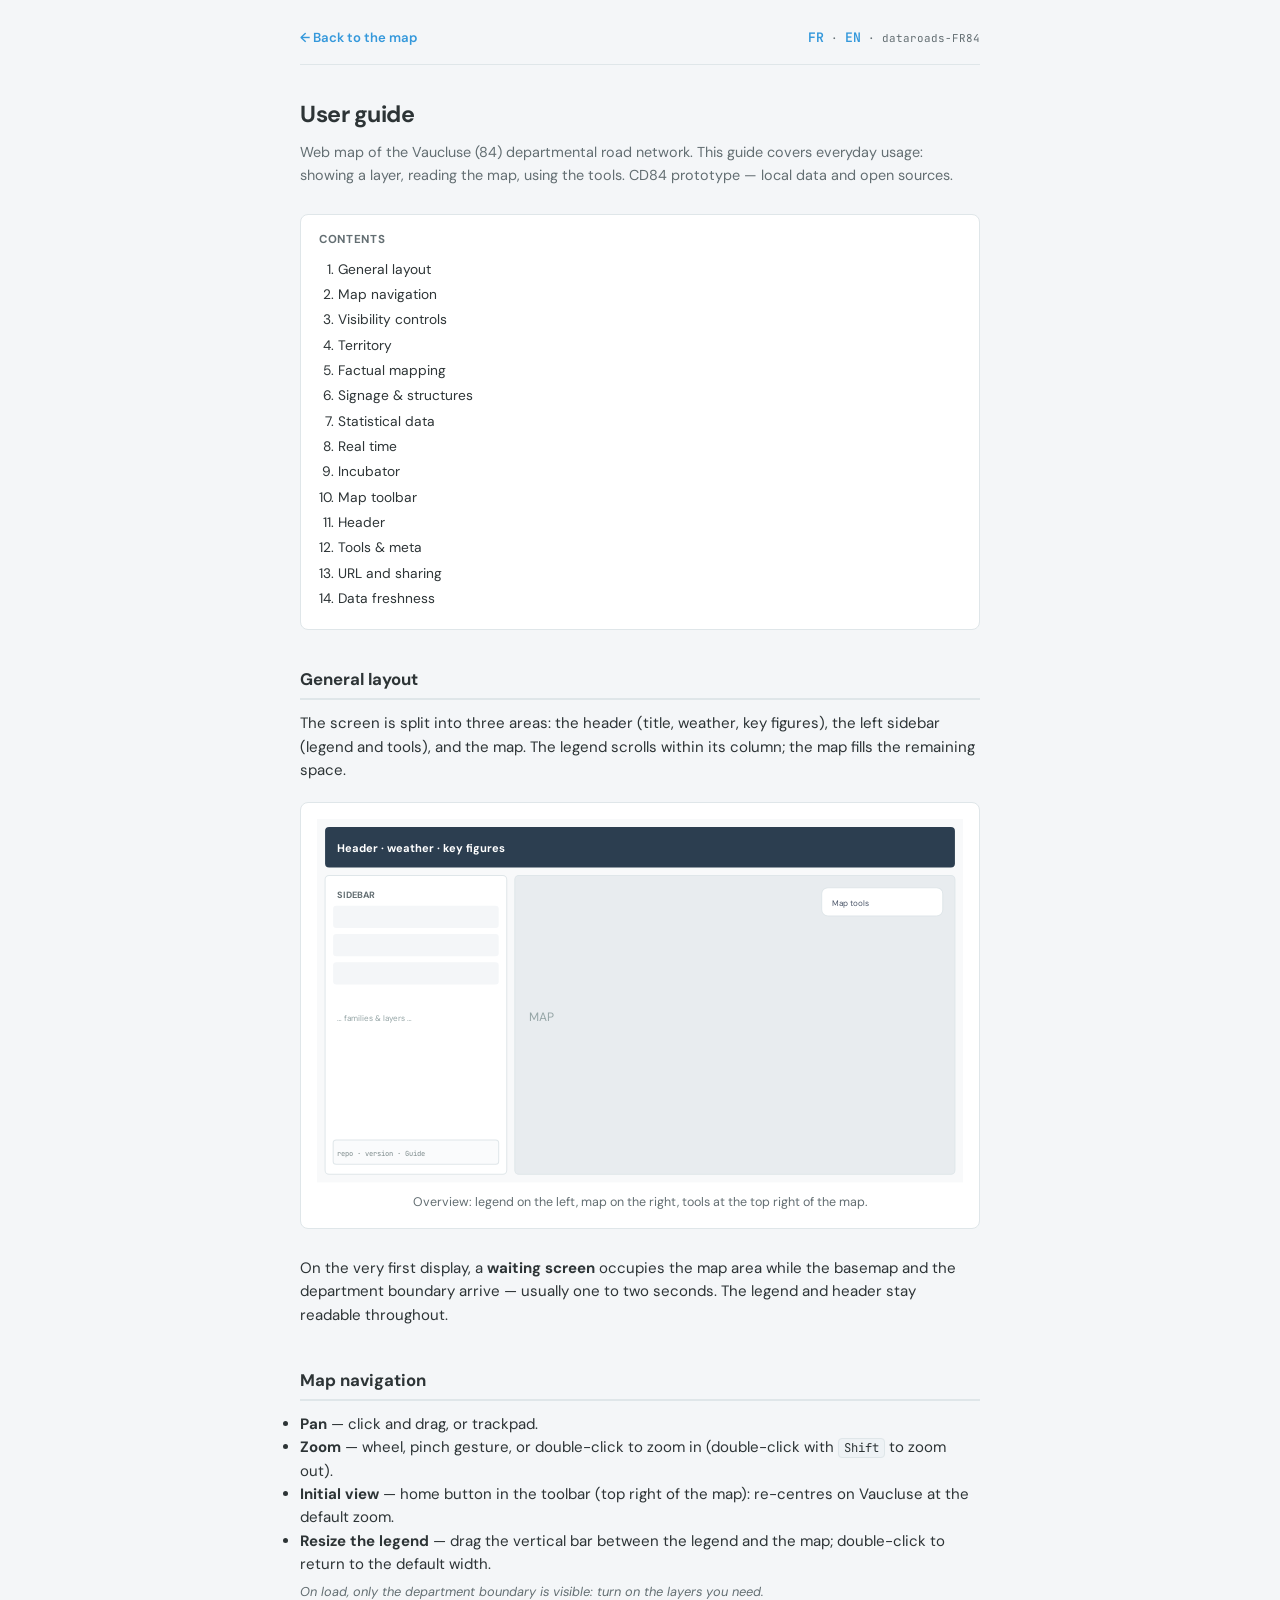
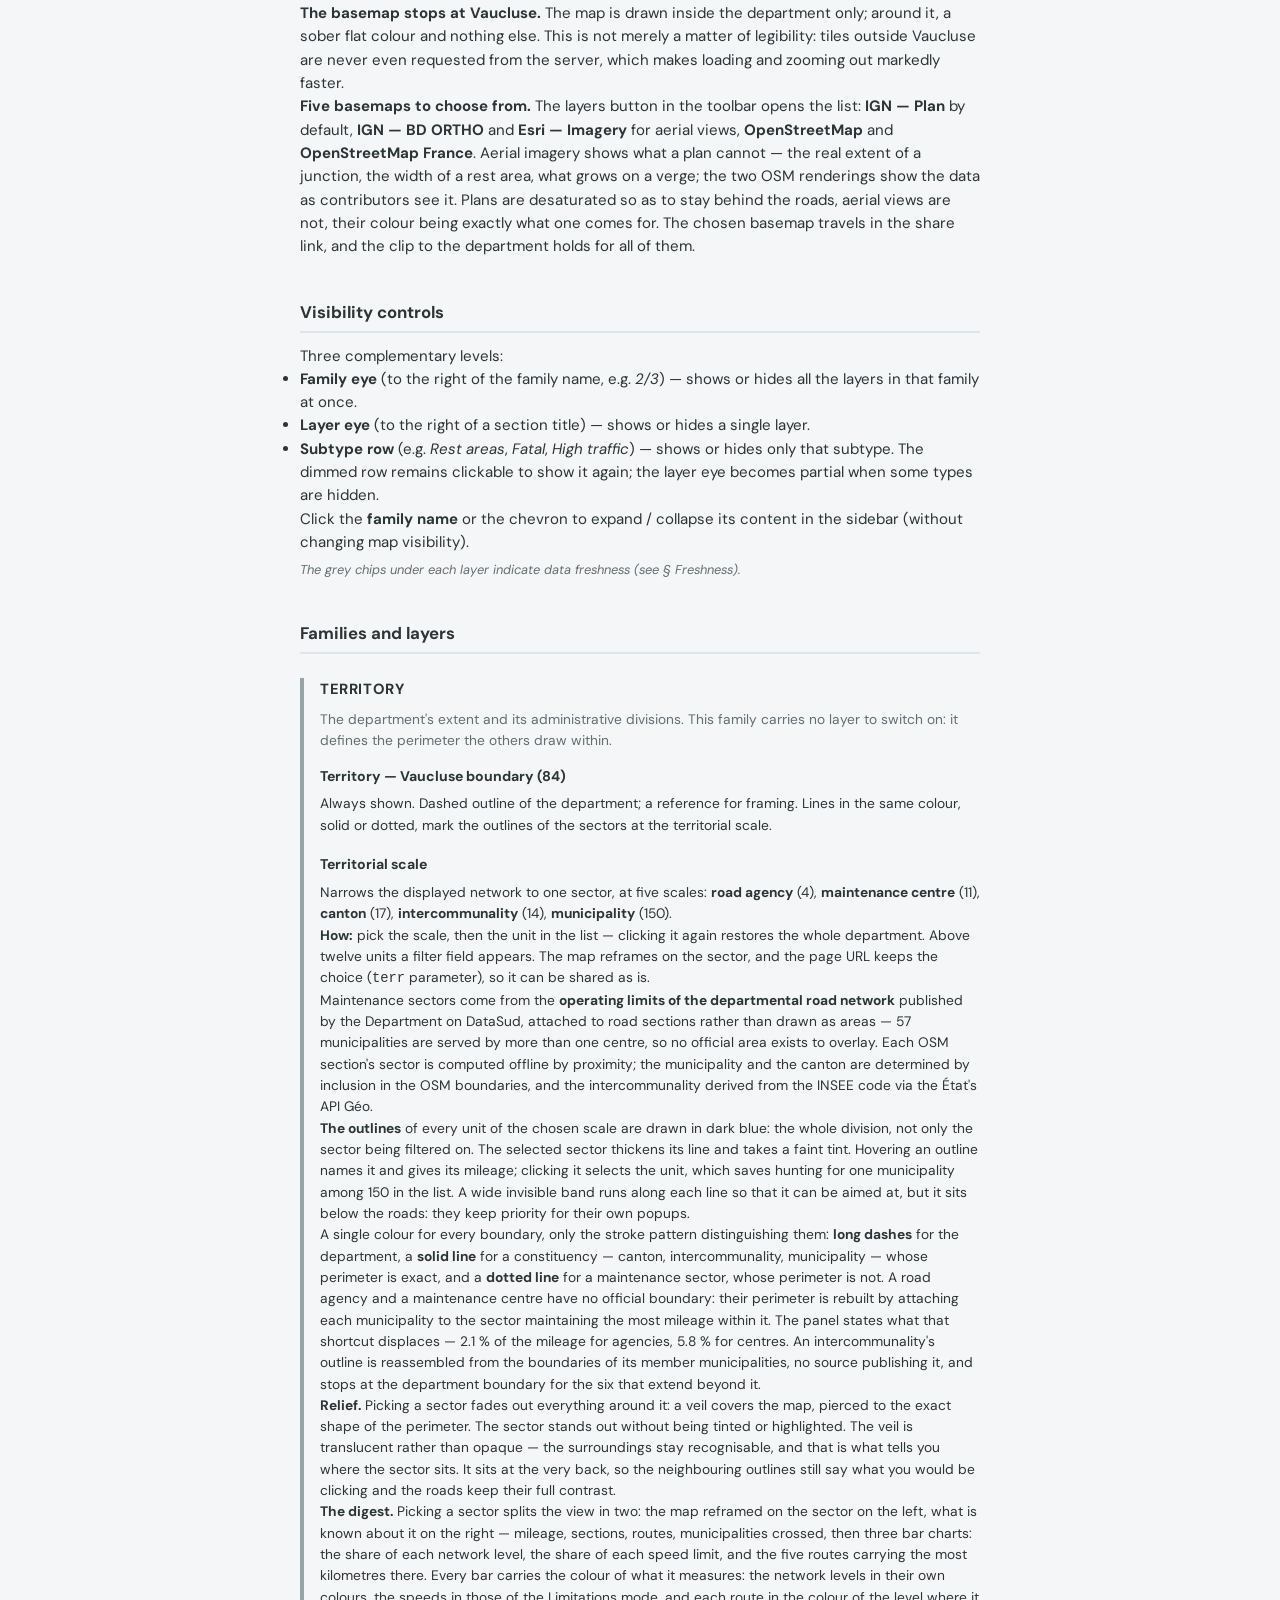
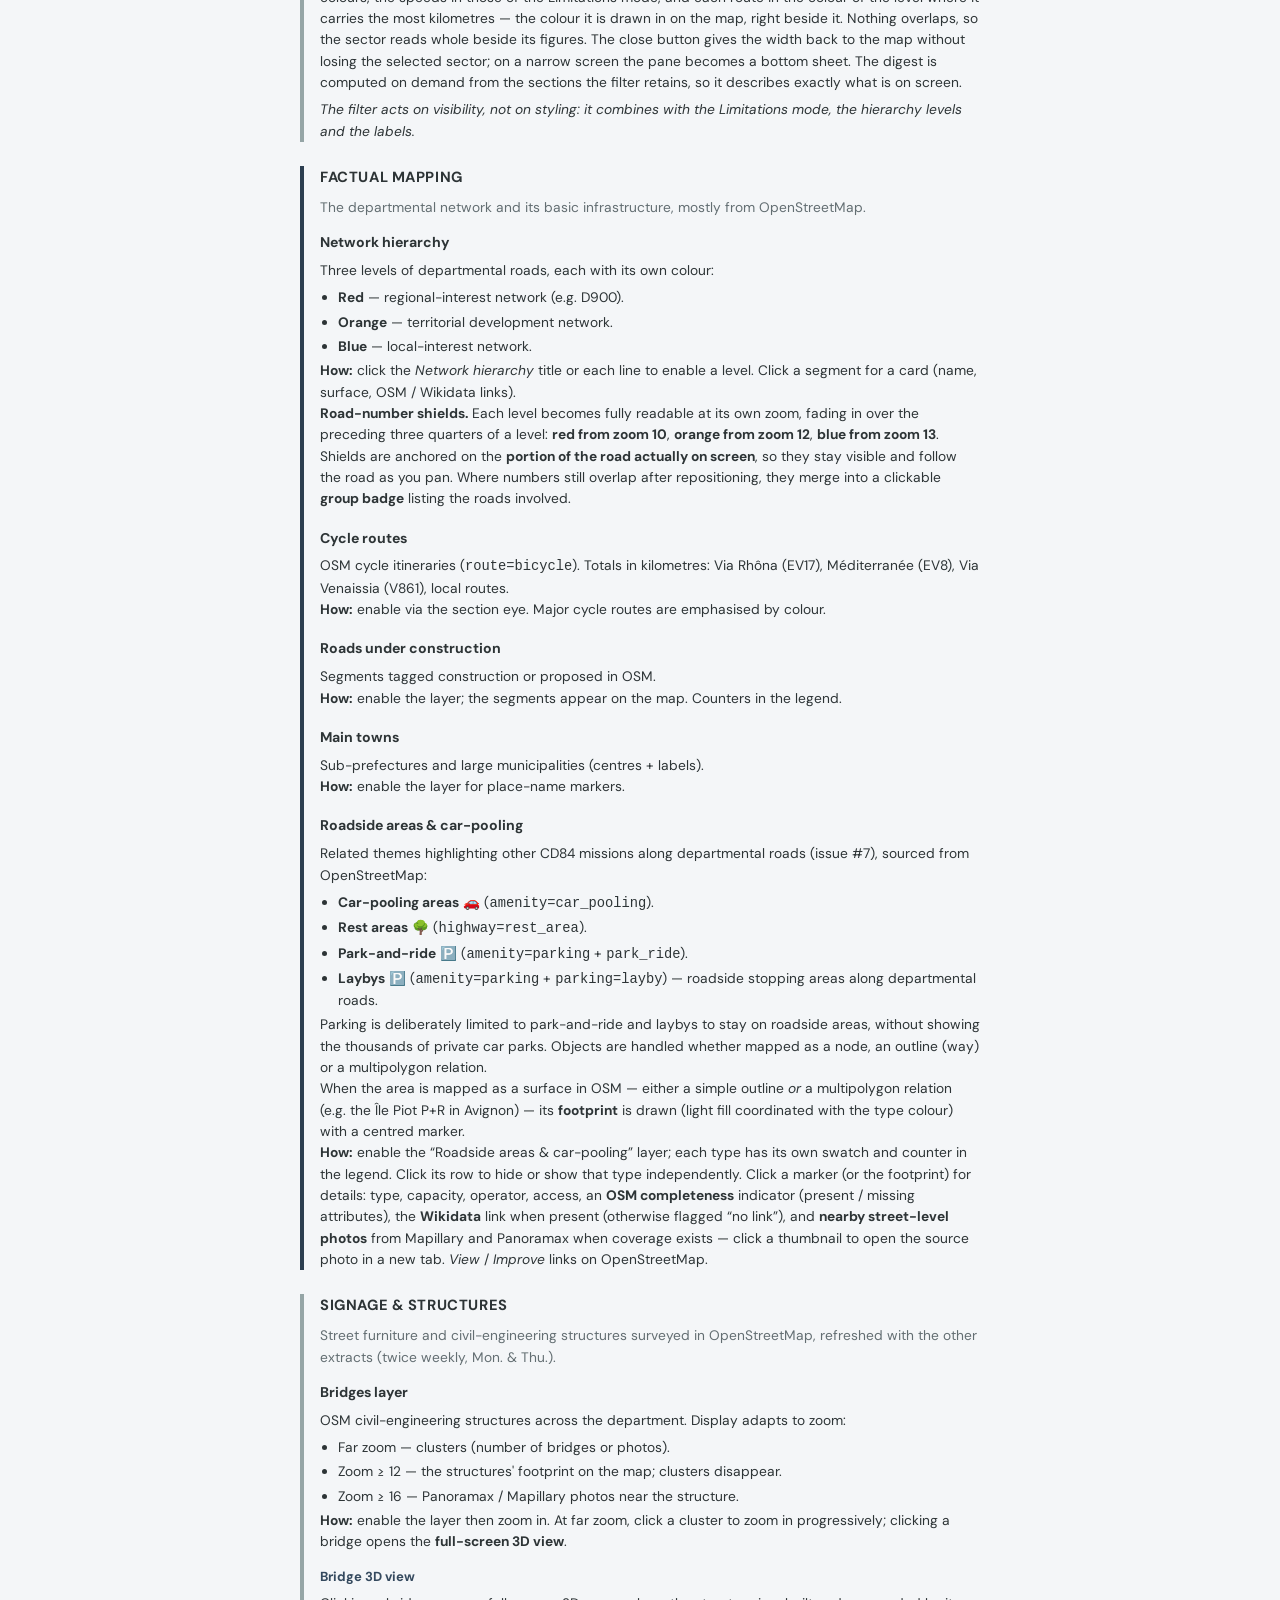
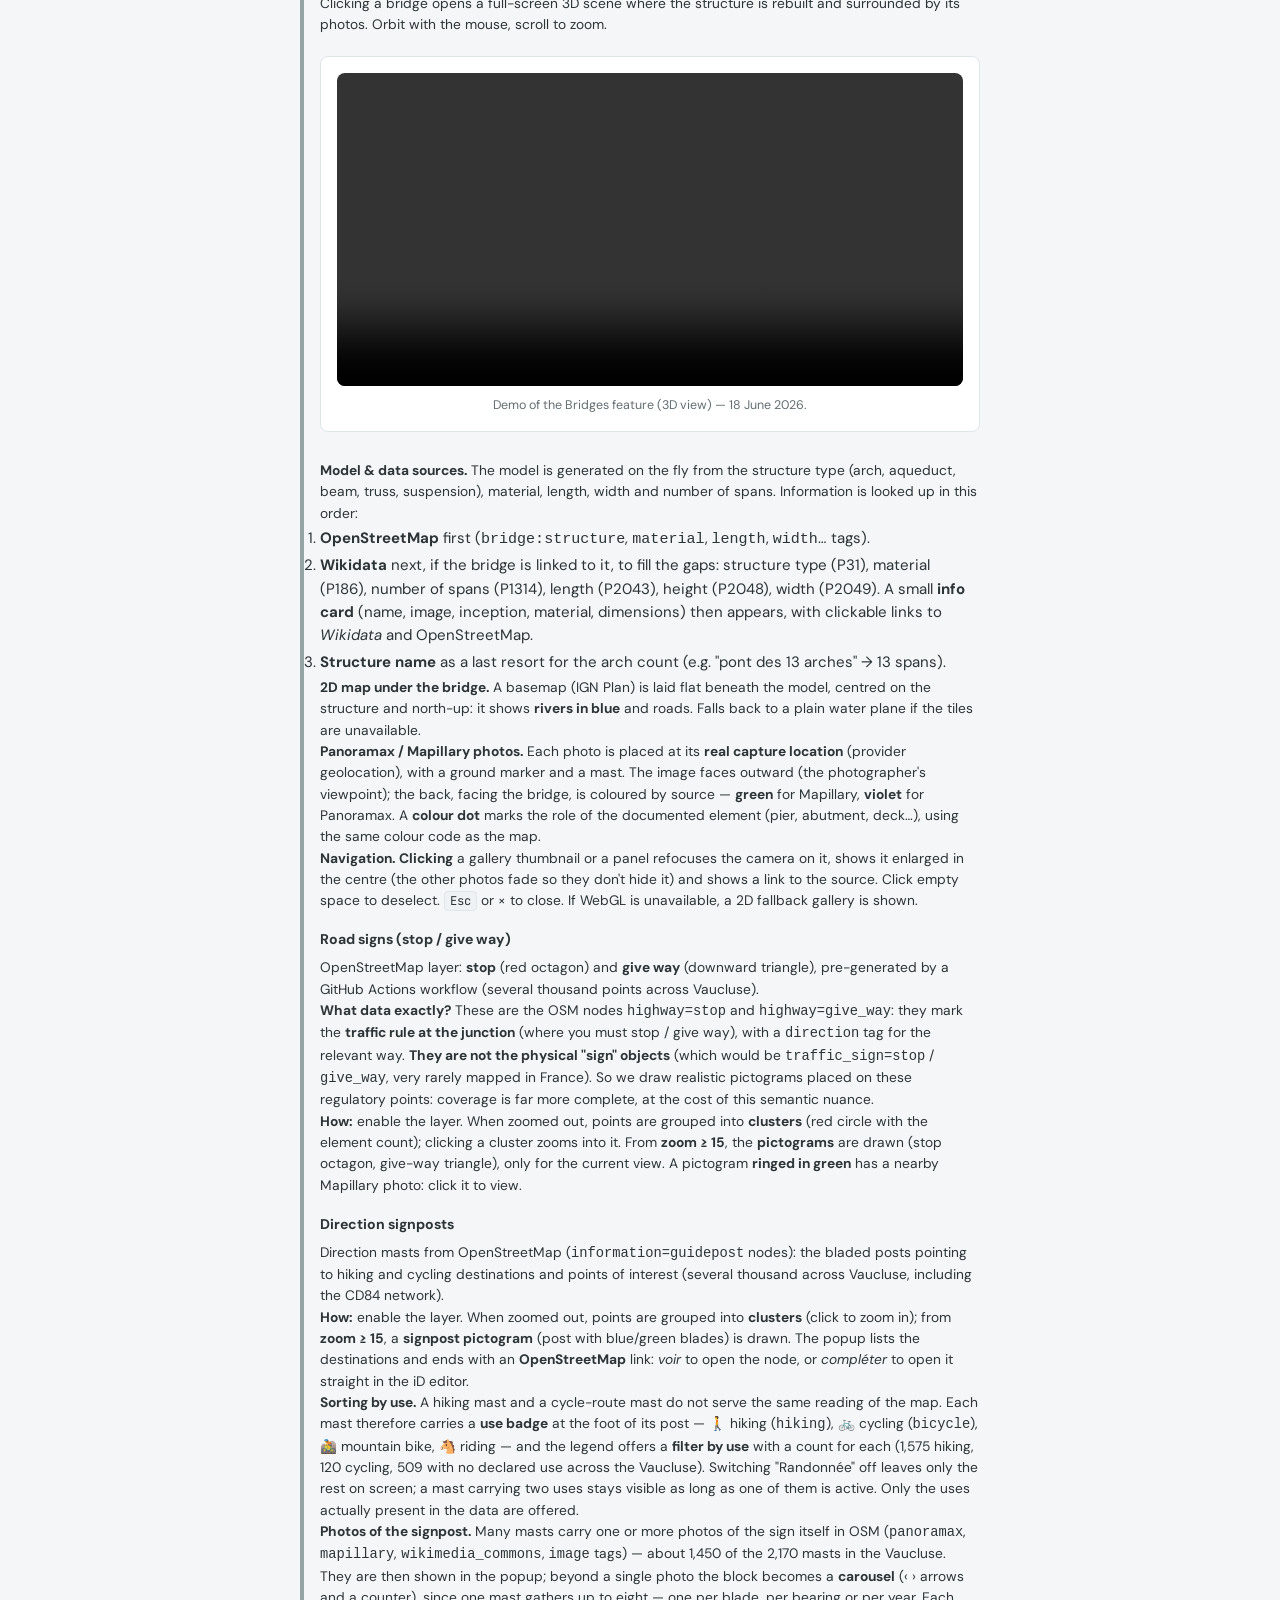
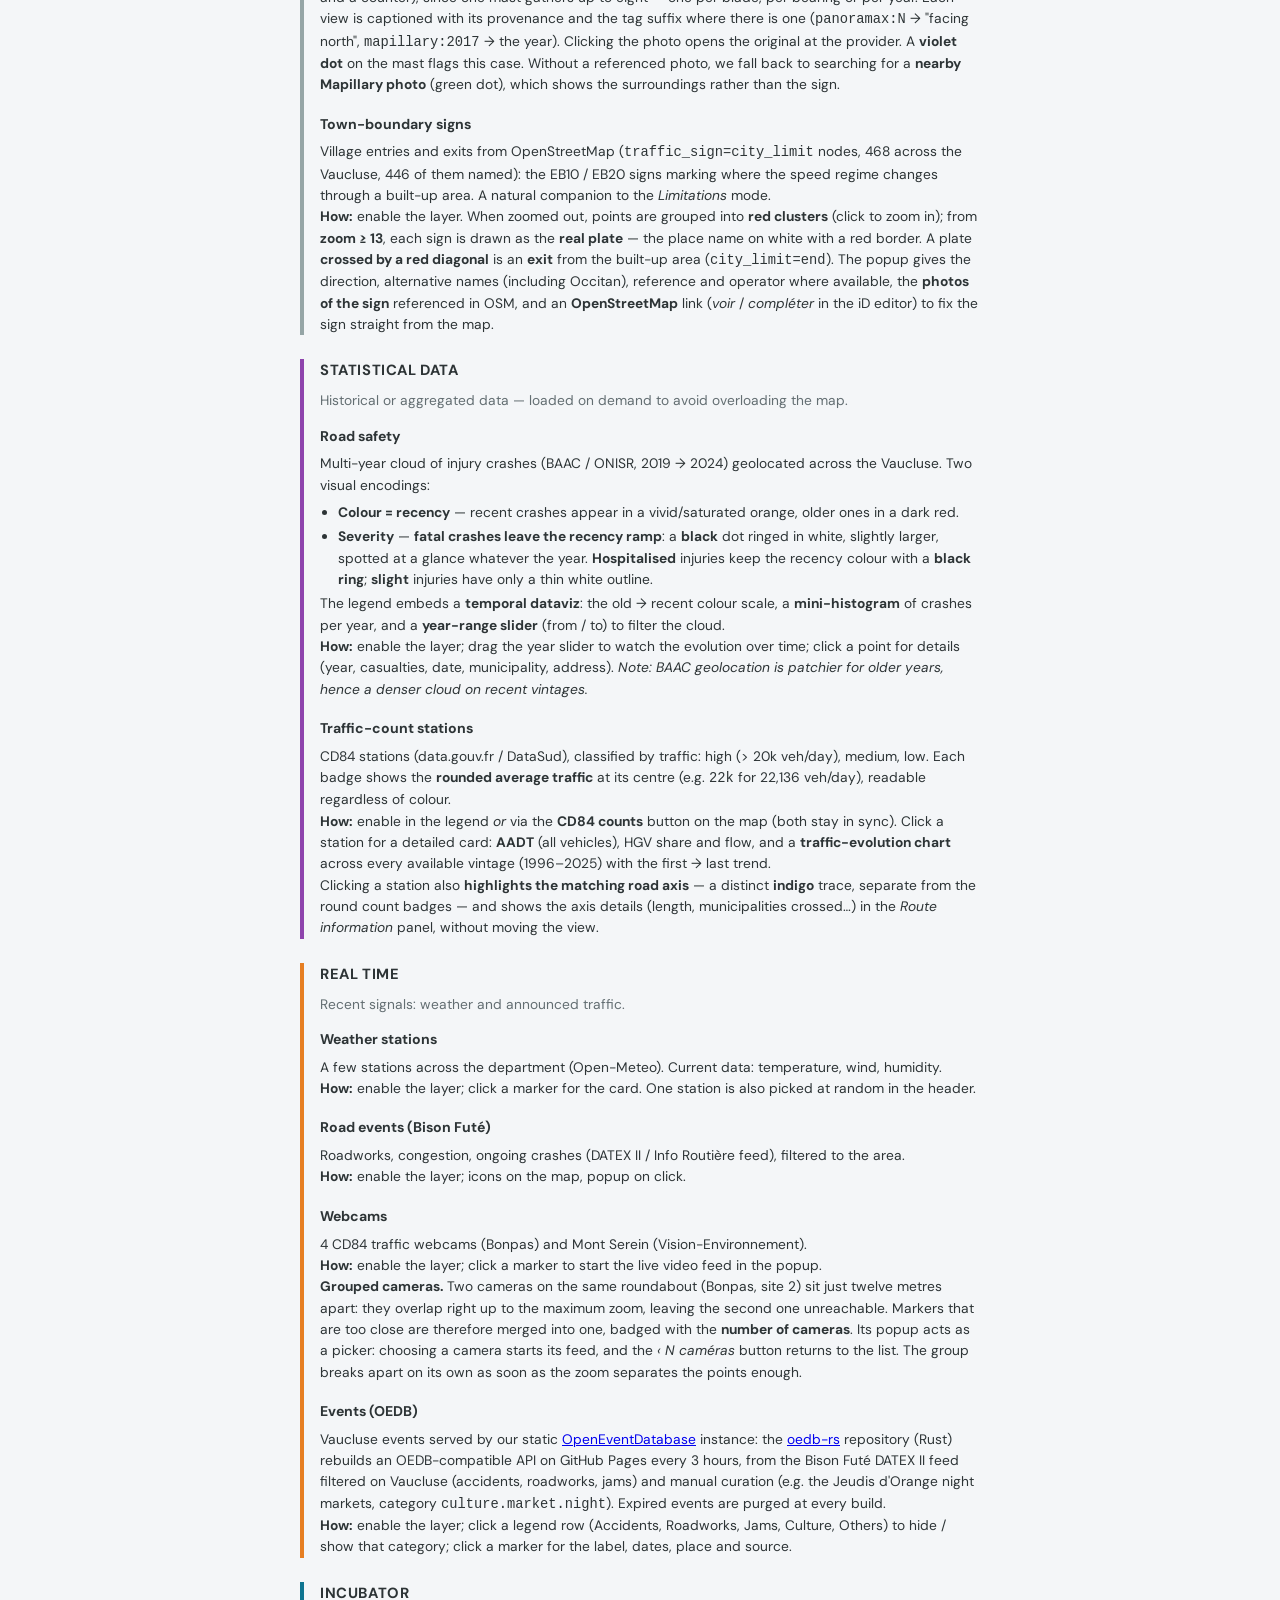
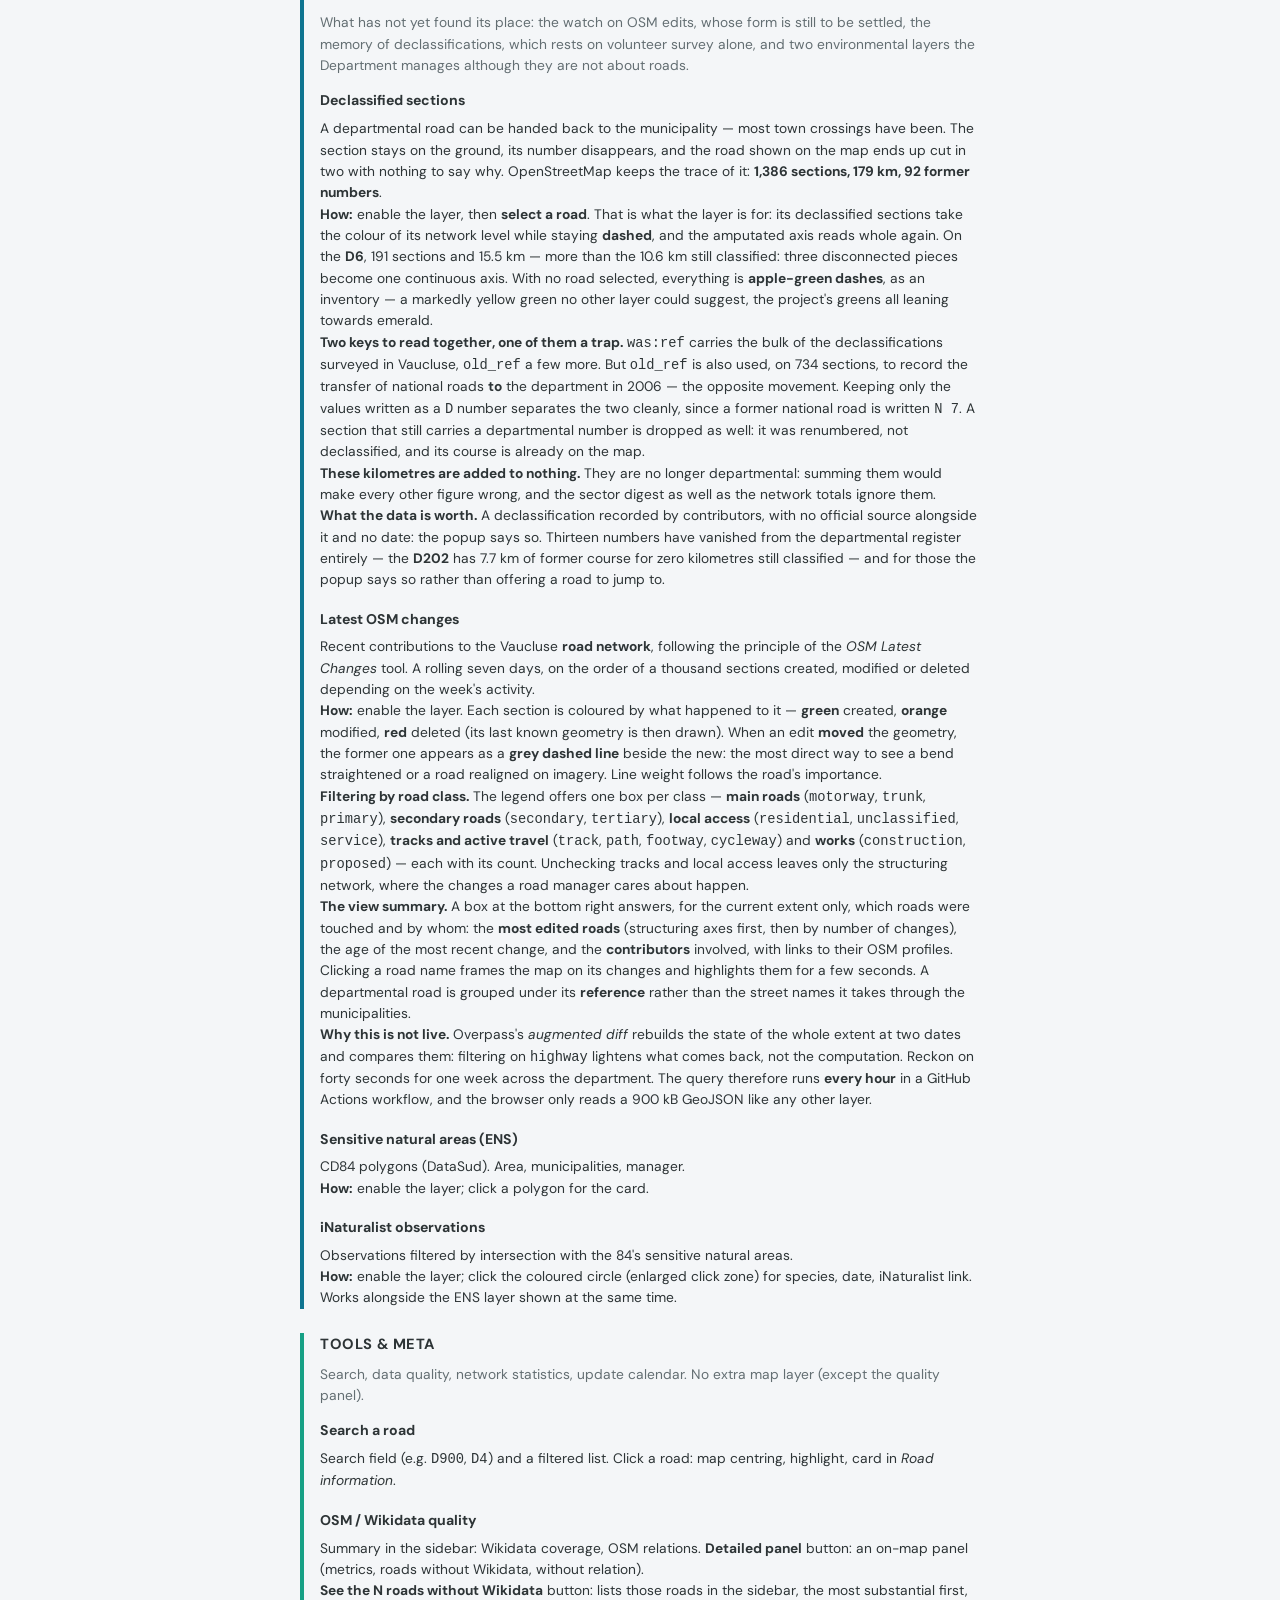
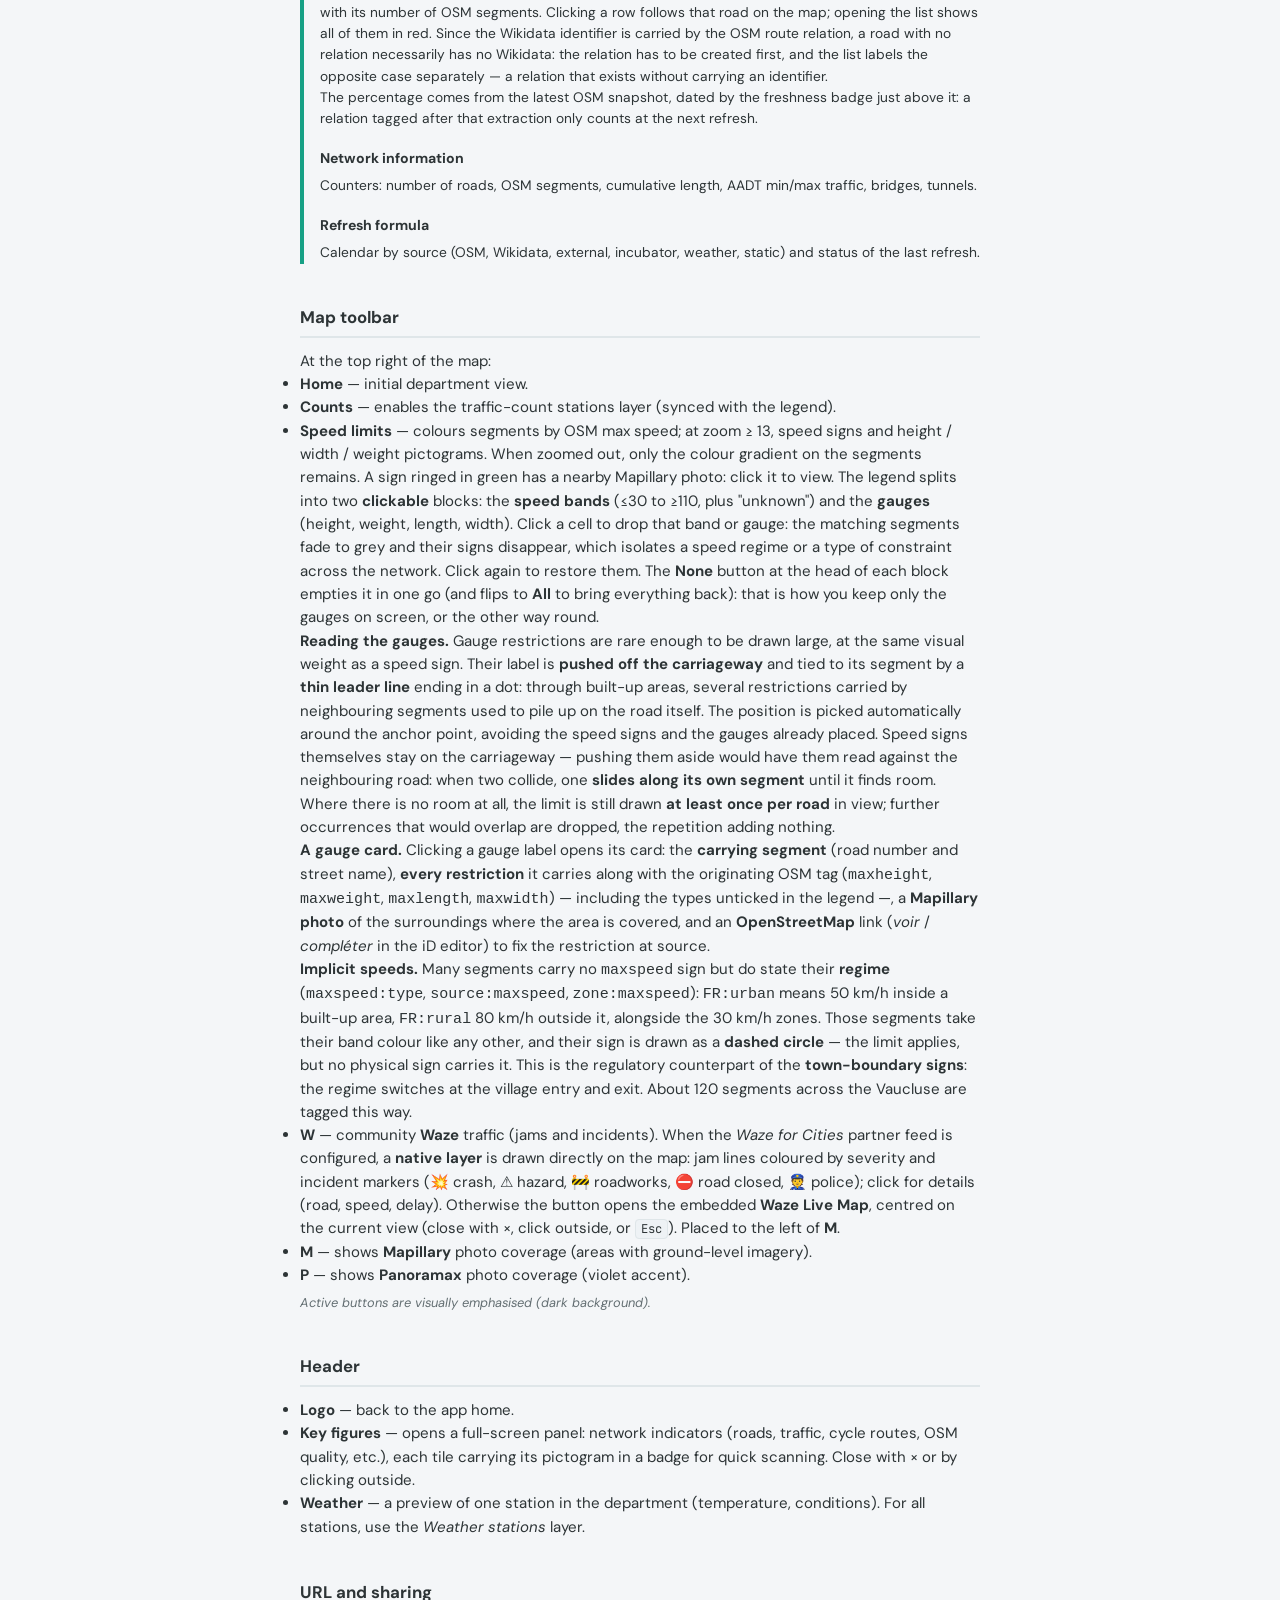
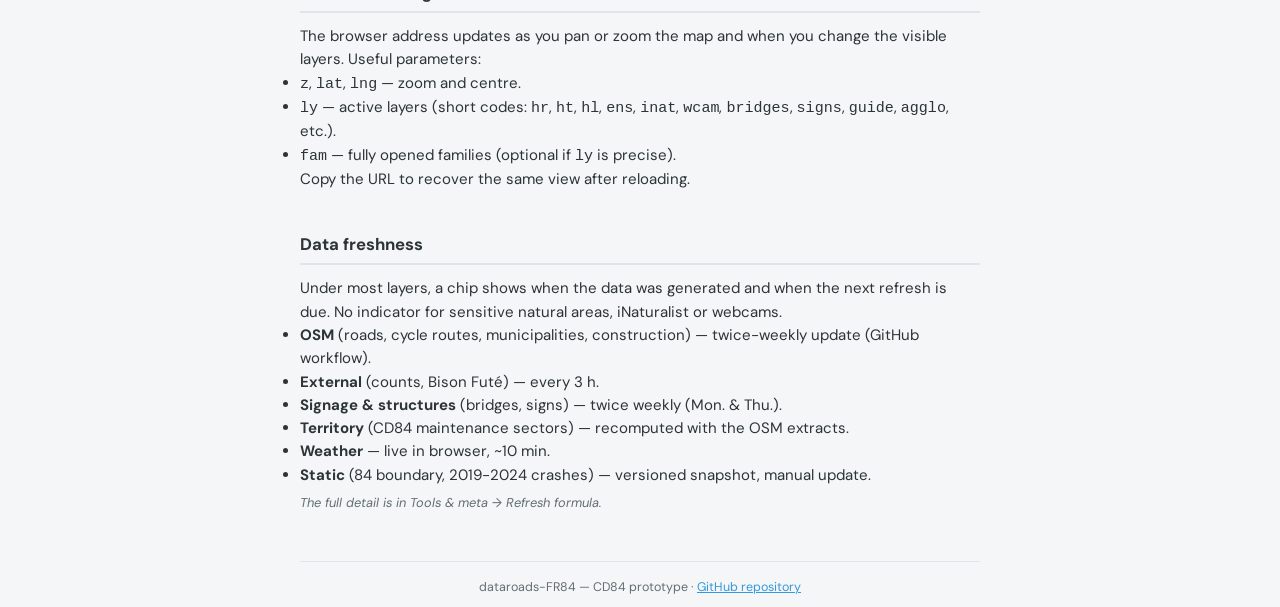
==== guide.en.html @ 9dd8e586 "Offer five basemaps where there was one A plan says where things are named; a photograph says how wi" ====
<!DOCTYPE html>
<html lang="en">
<head>
    <meta charset="UTF-8">
    <meta name="viewport" content="width=device-width, initial-scale=1.0">
    <title>User guide — dataroads-FR84</title>
    <meta name="description" content="User guide for the interactive map of the Vaucluse departmental road network (CD84).">
    <link href="https://fonts.googleapis.com/css2?family=DM+Sans:wght@400;500;700&family=JetBrains+Mono:wght@400;600&display=swap" rel="stylesheet">
    <link rel="stylesheet" href="css/guide.css?v=2">
</head>
<body>
    <div class="guide-wrap">
        <header class="guide-top">
            <a href="./">← Back to the map</a>
            <span class="guide-top-meta"><a href="guide.html">FR</a> · <a href="guide.en.html" aria-current="page">EN</a> · dataroads-FR84</span>
        </header>

        <h1>User guide</h1>
        <p class="guide-lead">Web map of the Vaucluse (84) departmental road network. This guide covers everyday usage: showing a layer, reading the map, using the tools. CD84 prototype — local data and open sources.</p>

        <nav class="guide-toc" aria-label="Contents">
            <h2>Contents</h2>
            <ol>
                <li><a href="#interface">General layout</a></li>
                <li><a href="#navigation">Map navigation</a></li>
                <li><a href="#controles">Visibility controls</a></li>
                <li><a href="#territory">Territory</a></li>
                <li><a href="#factual">Factual mapping</a></li>
                <li><a href="#signage">Signage &amp; structures</a></li>
                <li><a href="#stats">Statistical data</a></li>
                <li><a href="#realtime">Real time</a></li>
                <li><a href="#incubator">Incubator</a></li>
                <li><a href="#toolbar">Map toolbar</a></li>
                <li><a href="#header">Header</a></li>
                <li><a href="#tools">Tools &amp; meta</a></li>
                <li><a href="#url">URL and sharing</a></li>
                <li><a href="#fraicheur">Data freshness</a></li>
            </ol>
        </nav>

        <section class="guide-section" id="interface">
            <h2>General layout</h2>
<p>The screen is split into three areas: the header (title, weather, key figures), the left sidebar (legend and tools), and the map. The legend scrolls within its column; the map fills the remaining space.</p>
<figure class="guide-figure">
<svg viewBox="0 0 640 360" xmlns="http://www.w3.org/2000/svg" role="img" aria-label="Interface diagram">
    <rect width="640" height="360" fill="#f8f9fa"/>
    <rect x="8" y="8" width="624" height="40" rx="4" fill="#2c3e50"/>
    <text x="20" y="33" fill="#fff" font-family="DM Sans,sans-serif" font-size="11" font-weight="700">Header &#183; weather &#183; key figures</text>
    <rect x="8" y="56" width="180" height="296" rx="4" fill="#fff" stroke="#dfe6e9"/>
    <text x="20" y="78" fill="#636e72" font-family="DM Sans,sans-serif" font-size="9" font-weight="700">SIDEBAR</text>
    <rect x="16" y="86" width="164" height="22" rx="3" fill="#f4f6f8"/>
    <rect x="16" y="114" width="164" height="22" rx="3" fill="#f4f6f8"/>
    <rect x="16" y="142" width="164" height="22" rx="3" fill="#f4f6f8"/>
    <text x="20" y="200" fill="#95a5a6" font-family="DM Sans,sans-serif" font-size="8">&#8230; families &amp; layers &#8230;</text>
    <rect x="16" y="318" width="164" height="24" rx="3" fill="#fafbfc" stroke="#dfe6e9"/>
    <text x="20" y="334" fill="#7f8c8d" font-family="JetBrains Mono,monospace" font-size="7">repo &#183; version &#183; Guide</text>
    <rect x="196" y="56" width="436" height="296" rx="4" fill="#e8ecef" stroke="#dfe6e9"/>
    <text x="210" y="200" fill="#95a5a6" font-family="DM Sans,sans-serif" font-size="12">MAP</text>
    <rect x="500" y="68" width="120" height="28" rx="6" fill="#fff" stroke="#dfe6e9"/>
    <text x="510" y="86" fill="#4a5568" font-family="DM Sans,sans-serif" font-size="8">Map tools</text>
</svg>
<figcaption>Overview: legend on the left, map on the right, tools at the top right of the map.</figcaption>
</figure>

<p>On the very first display, a <strong>waiting screen</strong> occupies the map area while the basemap and the department boundary arrive — usually one to two seconds. The legend and header stay readable throughout.</p>
        </section>
        <section class="guide-section" id="navigation">
            <h2>Map navigation</h2>
<ul>
<li><strong>Pan</strong> — click and drag, or trackpad.</li>
<li><strong>Zoom</strong> — wheel, pinch gesture, or double-click to zoom in (double-click with <span class="guide-kbd">Shift</span> to zoom out).</li>
<li><strong>Initial view</strong> — home button in the toolbar (top right of the map): re-centres on Vaucluse at the default zoom.</li>
<li><strong>Resize the legend</strong> — drag the vertical bar between the legend and the map; double-click to return to the default width.</li>
</ul>
<p class="guide-hint">On load, only the department boundary is visible: turn on the layers you need.</p>

<p><strong>The basemap stops at Vaucluse.</strong> The map is drawn inside the department only; around it, a sober flat colour and nothing else. This is not merely a matter of legibility: tiles outside Vaucluse are never even requested from the server, which makes loading and zooming out markedly faster.</p>
<p><strong>Five basemaps to choose from.</strong> The layers button in the toolbar opens the list: <strong>IGN — Plan</strong> by default, <strong>IGN — BD ORTHO</strong> and <strong>Esri — Imagery</strong> for aerial views, <strong>OpenStreetMap</strong> and <strong>OpenStreetMap France</strong>. Aerial imagery shows what a plan cannot — the real extent of a junction, the width of a rest area, what grows on a verge; the two OSM renderings show the data as contributors see it. Plans are desaturated so as to stay behind the roads, aerial views are not, their colour being exactly what one comes for. The chosen basemap travels in the share link, and the clip to the department holds for all of them.</p>
        </section>
        <section class="guide-section" id="controles">
            <h2>Visibility controls</h2>
<p>Three complementary levels:</p>
<ul>
<li><strong>Family eye</strong> (to the right of the family name, e.g. <em>2/3</em>) — shows or hides all the layers in that family at once.</li>
<li><strong>Layer eye</strong> (to the right of a section title) — shows or hides a single layer.</li>
<li><strong>Subtype row</strong> (e.g. <em>Rest areas</em>, <em>Fatal</em>, <em>High traffic</em>) — shows or hides only that subtype. The dimmed row remains clickable to show it again; the layer eye becomes partial when some types are hidden.</li>
</ul>
<p>Click the <strong>family name</strong> or the chevron to expand / collapse its content in the sidebar (without changing map visibility).</p>
<p class="guide-hint">The grey chips under each layer indicate data freshness (see § Freshness).</p>
        </section>
        <section class="guide-section" id="familles">
            <h2>Families and layers</h2>
<article class="guide-family" data-family="territory" id="territory">
<h3>Territory</h3>
<p>The department's extent and its administrative divisions. This family carries no layer to switch on: it defines the perimeter the others draw within.</p>
<div class="guide-layer" id="layer-territoire">
<h4>Territory — Vaucluse boundary (84)</h4>
<p>Always shown. Dashed outline of the department; a reference for framing. Lines in the same colour, solid or dotted, mark the outlines of the sectors at the territorial scale.</p>
</div><div class="guide-layer" id="layer-echelle">
<h4>Territorial scale</h4>
<p>Narrows the displayed network to one sector, at five scales: <strong>road agency</strong> (4), <strong>maintenance centre</strong> (11), <strong>canton</strong> (17), <strong>intercommunality</strong> (14), <strong>municipality</strong> (150).</p>
<p><strong>How:</strong> pick the scale, then the unit in the list — clicking it again restores the whole department. Above twelve units a filter field appears. The map reframes on the sector, and the page URL keeps the choice (<code>terr</code> parameter), so it can be shared as is.</p>
<p>Maintenance sectors come from the <strong>operating limits of the departmental road network</strong> published by the Department on DataSud, attached to road sections rather than drawn as areas — 57 municipalities are served by more than one centre, so no official area exists to overlay. Each OSM section's sector is computed offline by proximity; the municipality and the canton are determined by inclusion in the OSM boundaries, and the intercommunality derived from the INSEE code via the État's API Géo.</p>
<p><strong>The outlines</strong> of every unit of the chosen scale are drawn in dark blue: the whole division, not only the sector being filtered on. The selected sector thickens its line and takes a faint tint. Hovering an outline names it and gives its mileage; clicking it selects the unit, which saves hunting for one municipality among 150 in the list. A wide invisible band runs along each line so that it can be aimed at, but it sits below the roads: they keep priority for their own popups.</p>
<p>A single colour for every boundary, only the stroke pattern distinguishing them: <strong>long dashes</strong> for the department, a <strong>solid line</strong> for a constituency — canton, intercommunality, municipality — whose perimeter is exact, and a <strong>dotted line</strong> for a maintenance sector, whose perimeter is not. A road agency and a maintenance centre have no official boundary: their perimeter is rebuilt by attaching each municipality to the sector maintaining the most mileage within it. The panel states what that shortcut displaces — 2.1 % of the mileage for agencies, 5.8 % for centres. An intercommunality's outline is reassembled from the boundaries of its member municipalities, no source publishing it, and stops at the department boundary for the six that extend beyond it.</p>
<p><strong>Relief.</strong> Picking a sector fades out everything around it: a veil covers the map, pierced to the exact shape of the perimeter. The sector stands out without being tinted or highlighted. The veil is translucent rather than opaque — the surroundings stay recognisable, and that is what tells you where the sector sits. It sits at the very back, so the neighbouring outlines still say what you would be clicking and the roads keep their full contrast.</p>
<p><strong>The digest.</strong> Picking a sector splits the view in two: the map reframed on the sector on the left, what is known about it on the right — mileage, sections, routes, municipalities crossed, then three bar charts: the share of each network level, the share of each speed limit, and the five routes carrying the most kilometres there. Every bar carries the colour of what it measures: the network levels in their own colours, the speeds in those of the Limitations mode, and each route in the colour of the level where it carries the most kilometres — the colour it is drawn in on the map, right beside it. Nothing overlaps, so the sector reads whole beside its figures. The close button gives the width back to the map without losing the selected sector; on a narrow screen the pane becomes a bottom sheet. The digest is computed on demand from the sections the filter retains, so it describes exactly what is on screen.</p>
<p class="guide-hint">The filter acts on visibility, not on styling: it combines with the Limitations mode, the hierarchy levels and the labels.</p>
</div>
</article>
<article class="guide-family" data-family="factual" id="factual">
<h3>Factual mapping</h3>
<p>The departmental network and its basic infrastructure, mostly from OpenStreetMap.</p>
<div class="guide-layer" id="layer-hierarchie">
<h4>Network hierarchy</h4>
<p>Three levels of departmental roads, each with its own colour:</p>
<ul>
<li><strong>Red</strong> — regional-interest network (e.g. D900).</li>
<li><strong>Orange</strong> — territorial development network.</li>
<li><strong>Blue</strong> — local-interest network.</li>
</ul>
<p><strong>How:</strong> click the <em>Network hierarchy</em> title or each line to enable a level. Click a segment for a card (name, surface, OSM / Wikidata links).</p>
<p><strong>Road-number shields.</strong> Each level becomes fully readable at its own zoom, fading in over the preceding three quarters of a level: <strong>red from zoom 10</strong>, <strong>orange from zoom 12</strong>, <strong>blue from zoom 13</strong>. Shields are anchored on the <strong>portion of the road actually on screen</strong>, so they stay visible and follow the road as you pan. Where numbers still overlap after repositioning, they merge into a clickable <strong>group badge</strong> listing the roads involved.</p>
</div><div class="guide-layer" id="layer-veloroutes">
<h4>Cycle routes</h4>
<p>OSM cycle itineraries (<code>route=bicycle</code>). Totals in kilometres: Via Rhôna (EV17), Méditerranée (EV8), Via Venaissia (V861), local routes.</p>
<p><strong>How:</strong> enable via the section eye. Major cycle routes are emphasised by colour.</p>
</div><div class="guide-layer" id="layer-construction">
<h4>Roads under construction</h4>
<p>Segments tagged construction or proposed in OSM.</p>
<p><strong>How:</strong> enable the layer; the segments appear on the map. Counters in the legend.</p>
</div><div class="guide-layer" id="layer-villes">
<h4>Main towns</h4>
<p>Sub-prefectures and large municipalities (centres + labels).</p>
<p><strong>How:</strong> enable the layer for place-name markers.</p>
</div><div class="guide-layer" id="layer-aires">
<h4>Roadside areas &amp; car-pooling</h4>
<p>Related themes highlighting other CD84 missions along departmental roads (issue #7), sourced from OpenStreetMap:</p>
<ul>
<li><strong>Car-pooling areas</strong> 🚗 (<code>amenity=car_pooling</code>).</li>
<li><strong>Rest areas</strong> 🌳 (<code>highway=rest_area</code>).</li>
<li><strong>Park-and-ride</strong> 🅿️ (<code>amenity=parking</code> + <code>park_ride</code>).</li>
<li><strong>Laybys</strong> 🅿️ (<code>amenity=parking</code> + <code>parking=layby</code>) — roadside stopping areas along departmental roads.</li>
</ul>
<p>Parking is deliberately limited to park-and-ride and laybys to stay on roadside areas, without showing the thousands of private car parks. Objects are handled whether mapped as a node, an outline (way) or a multipolygon relation.</p>
<p>When the area is mapped as a surface in OSM — either a simple outline <em>or</em> a multipolygon relation (e.g. the Île Piot P+R in Avignon) — its <strong>footprint</strong> is drawn (light fill coordinated with the type colour) with a centred marker.</p>
<p><strong>How:</strong> enable the “Roadside areas &amp; car-pooling” layer; each type has its own swatch and counter in the legend. Click its row to hide or show that type independently. Click a marker (or the footprint) for details: type, capacity, operator, access, an <strong>OSM completeness</strong> indicator (present / missing attributes), the <strong>Wikidata</strong> link when present (otherwise flagged “no link”), and <strong>nearby street-level photos</strong> from Mapillary and Panoramax when coverage exists — click a thumbnail to open the source photo in a new tab. <em>View</em> / <em>Improve</em> links on OpenStreetMap.</p>
</div>
</article>
<article class="guide-family" data-family="signage" id="signage">
<h3>Signage &amp; structures</h3>
<p>Street furniture and civil-engineering structures surveyed in OpenStreetMap, refreshed with the other extracts (twice weekly, Mon. &amp; Thu.).</p>
<div class="guide-layer" id="layer-ponts">
<h4>Bridges layer</h4>
<p>OSM civil-engineering structures across the department. Display adapts to zoom:</p>
<ul>
<li>Far zoom — clusters (number of bridges or photos).</li>
<li>Zoom ≥ 12 — the structures' footprint on the map; clusters disappear.</li>
<li>Zoom ≥ 16 — Panoramax / Mapillary photos near the structure.</li>
</ul>
<p><strong>How:</strong> enable the layer then zoom in. At far zoom, click a cluster to zoom in progressively; clicking a bridge opens the <strong>full-screen 3D view</strong>.</p>
<h5>Bridge 3D view</h5>
<p>Clicking a bridge opens a full-screen 3D scene where the structure is rebuilt and surrounded by its photos. Orbit with the mouse, scroll to zoom.</p>
<figure class="guide-figure">
<video src="assets/dataroads-bridges.mp4" controls preload="metadata" loop muted playsinline style="width:100%;border-radius:8px;display:block;"></video>
<figcaption>Demo of the Bridges feature (3D view) — 18 June 2026.</figcaption>
</figure>
<p><strong>Model &amp; data sources.</strong> The model is generated on the fly from the structure type (arch, aqueduct, beam, truss, suspension), material, length, width and number of spans. Information is looked up in this order:</p>
<ol>
<li><strong>OpenStreetMap</strong> first (<code>bridge:structure</code>, <code>material</code>, <code>length</code>, <code>width</code>… tags).</li>
<li><strong>Wikidata</strong> next, if the bridge is linked to it, to fill the gaps: structure type (P31), material (P186), number of spans (P1314), length (P2043), height (P2048), width (P2049). A small <strong>info card</strong> (name, image, inception, material, dimensions) then appears, with clickable links to <em>Wikidata</em> and OpenStreetMap.</li>
<li><strong>Structure name</strong> as a last resort for the arch count (e.g. "pont des 13 arches" → 13 spans).</li>
</ol>
<p><strong>2D map under the bridge.</strong> A basemap (IGN Plan) is laid flat beneath the model, centred on the structure and north-up: it shows <strong>rivers in blue</strong> and roads. Falls back to a plain water plane if the tiles are unavailable.</p>
<p><strong>Panoramax / Mapillary photos.</strong> Each photo is placed at its <strong>real capture location</strong> (provider geolocation), with a ground marker and a mast. The image faces outward (the photographer's viewpoint); the back, facing the bridge, is coloured by source — <strong>green</strong> for Mapillary, <strong>violet</strong> for Panoramax. A <strong>colour dot</strong> marks the role of the documented element (pier, abutment, deck…), using the same colour code as the map.</p>
<p><strong>Navigation.</strong> <strong>Clicking</strong> a gallery thumbnail or a panel refocuses the camera on it, shows it enlarged in the centre (the other photos fade so they don't hide it) and shows a link to the source. Click empty space to deselect. <span class="guide-kbd">Esc</span> or × to close. If WebGL is unavailable, a 2D fallback gallery is shown.</p>
</div><div class="guide-layer" id="layer-signs">
<h4>Road signs (stop / give way)</h4>
<p>OpenStreetMap layer: <strong>stop</strong> (red octagon) and <strong>give way</strong> (downward triangle), pre-generated by a GitHub Actions workflow (several thousand points across Vaucluse).</p>
<p><strong>What data exactly?</strong> These are the OSM nodes <code>highway=stop</code> and <code>highway=give_way</code>: they mark the <strong>traffic rule at the junction</strong> (where you must stop / give way), with a <code>direction</code> tag for the relevant way. <strong>They are not the physical "sign" objects</strong> (which would be <code>traffic_sign=stop</code> / <code>give_way</code>, very rarely mapped in France). So we draw realistic pictograms placed on these regulatory points: coverage is far more complete, at the cost of this semantic nuance.</p>
<p><strong>How:</strong> enable the layer. When zoomed out, points are grouped into <strong>clusters</strong> (red circle with the element count); clicking a cluster zooms into it. From <strong>zoom ≥ 15</strong>, the <strong>pictograms</strong> are drawn (stop octagon, give-way triangle), only for the current view. A pictogram <strong>ringed in green</strong> has a nearby Mapillary photo: click it to view.</p>
</div><div class="guide-layer" id="layer-guideposts">
<h4>Direction signposts</h4>
<p>Direction masts from OpenStreetMap (<code>information=guidepost</code> nodes): the bladed posts pointing to hiking and cycling destinations and points of interest (several thousand across Vaucluse, including the CD84 network).</p>
<p><strong>How:</strong> enable the layer. When zoomed out, points are grouped into <strong>clusters</strong> (click to zoom in); from <strong>zoom ≥ 15</strong>, a <strong>signpost pictogram</strong> (post with blue/green blades) is drawn. The popup lists the destinations and ends with an <strong>OpenStreetMap</strong> link: <em>voir</em> to open the node, or <em>compléter</em> to open it straight in the iD editor.</p>
<p><strong>Sorting by use.</strong> A hiking mast and a cycle-route mast do not serve the same reading of the map. Each mast therefore carries a <strong>use badge</strong> at the foot of its post — 🚶 hiking (<code>hiking</code>), 🚲 cycling (<code>bicycle</code>), 🚵 mountain bike, 🐴 riding — and the legend offers a <strong>filter by use</strong> with a count for each (1,575 hiking, 120 cycling, 509 with no declared use across the Vaucluse). Switching "Randonnée" off leaves only the rest on screen; a mast carrying two uses stays visible as long as one of them is active. Only the uses actually present in the data are offered.</p>
<p><strong>Photos of the signpost.</strong> Many masts carry one or more photos of the sign itself in OSM (<code>panoramax</code>, <code>mapillary</code>, <code>wikimedia_commons</code>, <code>image</code> tags) — about 1,450 of the 2,170 masts in the Vaucluse. They are then shown in the popup; beyond a single photo the block becomes a <strong>carousel</strong> (‹ › arrows and a counter), since one mast gathers up to eight — one per blade, per bearing or per year. Each view is captioned with its provenance and the tag suffix where there is one (<code>panoramax:N</code> → "facing north", <code>mapillary:2017</code> → the year). Clicking the photo opens the original at the provider. A <strong>violet dot</strong> on the mast flags this case. Without a referenced photo, we fall back to searching for a <strong>nearby Mapillary photo</strong> (green dot), which shows the surroundings rather than the sign.</p>
</div><div class="guide-layer" id="layer-city-limits">
<h4>Town-boundary signs</h4>
<p>Village entries and exits from OpenStreetMap (<code>traffic_sign=city_limit</code> nodes, 468 across the Vaucluse, 446 of them named): the EB10 / EB20 signs marking where the speed regime changes through a built-up area. A natural companion to the <em>Limitations</em> mode.</p>
<p><strong>How:</strong> enable the layer. When zoomed out, points are grouped into <strong>red clusters</strong> (click to zoom in); from <strong>zoom ≥ 13</strong>, each sign is drawn as the <strong>real plate</strong> — the place name on white with a red border. A plate <strong>crossed by a red diagonal</strong> is an <strong>exit</strong> from the built-up area (<code>city_limit=end</code>). The popup gives the direction, alternative names (including Occitan), reference and operator where available, the <strong>photos of the sign</strong> referenced in OSM, and an <strong>OpenStreetMap</strong> link (<em>voir</em> / <em>compléter</em> in the iD editor) to fix the sign straight from the map.</p>
</div>
</article>
<article class="guide-family" data-family="stats" id="stats">
<h3>Statistical data</h3>
<p>Historical or aggregated data — loaded on demand to avoid overloading the map.</p>
<div class="guide-layer" id="layer-accidents">
<h4>Road safety</h4>
<p>Multi-year cloud of injury crashes (BAAC / ONISR, 2019 → 2024) geolocated across the Vaucluse. Two visual encodings:</p>
<ul>
<li><strong>Colour = recency</strong> — recent crashes appear in a vivid/saturated orange, older ones in a dark red.</li>
<li><strong>Severity</strong> — <strong>fatal crashes leave the recency ramp</strong>: a <strong>black</strong> dot ringed in white, slightly larger, spotted at a glance whatever the year. <strong>Hospitalised</strong> injuries keep the recency colour with a <strong>black ring</strong>; <strong>slight</strong> injuries have only a thin white outline.</li>
</ul>
<p>The legend embeds a <strong>temporal dataviz</strong>: the old → recent colour scale, a <strong>mini-histogram</strong> of crashes per year, and a <strong>year-range slider</strong> (from / to) to filter the cloud.</p>
<p><strong>How:</strong> enable the layer; drag the year slider to watch the evolution over time; click a point for details (year, casualties, date, municipality, address). <em>Note: BAAC geolocation is patchier for older years, hence a denser cloud on recent vintages.</em></p>
</div><div class="guide-layer" id="layer-comptages">
<h4>Traffic-count stations</h4>
<p>CD84 stations (data.gouv.fr / DataSud), classified by traffic: high (&gt; 20k veh/day), medium, low. Each badge shows the <strong>rounded average traffic</strong> at its centre (e.g. <code>22k</code> for 22,136 veh/day), readable regardless of colour.</p>
<p><strong>How:</strong> enable in the legend <em>or</em> via the <strong>CD84 counts</strong> button on the map (both stay in sync). Click a station for a detailed card: <strong>AADT</strong> (all vehicles), HGV share and flow, and a <strong>traffic-evolution chart</strong> across every available vintage (1996–2025) with the first → last trend.</p>
<p>Clicking a station also <strong>highlights the matching road axis</strong> — a distinct <strong>indigo</strong> trace, separate from the round count badges — and shows the axis details (length, municipalities crossed…) in the <em>Route information</em> panel, without moving the view.</p>
</div>
</article>
<article class="guide-family" data-family="realtime" id="realtime">
<h3>Real time</h3>
<p>Recent signals: weather and announced traffic.</p>
<div class="guide-layer" id="layer-meteo-stations">
<h4>Weather stations</h4>
<p>A few stations across the department (Open-Meteo). Current data: temperature, wind, humidity.</p>
<p><strong>How:</strong> enable the layer; click a marker for the card. One station is also picked at random in the header.</p>
</div><div class="guide-layer" id="layer-bison">
<h4>Road events (Bison Futé)</h4>
<p>Roadworks, congestion, ongoing crashes (DATEX II / Info Routière feed), filtered to the area.</p>
<p><strong>How:</strong> enable the layer; icons on the map, popup on click.</p>
</div>
<div class="guide-layer" id="layer-webcams">
<h4>Webcams</h4>
<p>4 CD84 traffic webcams (Bonpas) and Mont Serein (Vision-Environnement).</p>
<p><strong>How:</strong> enable the layer; click a marker to start the live video feed in the popup.</p>
<p><strong>Grouped cameras.</strong> Two cameras on the same roundabout (Bonpas, site 2) sit just twelve metres apart: they overlap right up to the maximum zoom, leaving the second one unreachable. Markers that are too close are therefore merged into one, badged with the <strong>number of cameras</strong>. Its popup acts as a picker: choosing a camera starts its feed, and the <em>‹ N caméras</em> button returns to the list. The group breaks apart on its own as soon as the zoom separates the points enough.</p>
</div><div class="guide-layer" id="layer-oedb">
<h4>Events (OEDB)</h4>
<p>Vaucluse events served by our static <a href="https://github.com/openeventdatabase/backend" rel="noopener" target="_blank">OpenEventDatabase</a> instance: the <a href="https://github.com/thepriben/oedb-rs" rel="noopener" target="_blank">oedb-rs</a> repository (Rust) rebuilds an OEDB-compatible API on GitHub Pages every 3 hours, from the Bison Futé DATEX II feed filtered on Vaucluse (accidents, roadworks, jams) and manual curation (e.g. the Jeudis d'Orange night markets, category <code>culture.market.night</code>). Expired events are purged at every build.</p>
<p><strong>How:</strong> enable the layer; click a legend row (Accidents, Roadworks, Jams, Culture, Others) to hide / show that category; click a marker for the label, dates, place and source.</p>
</div>

</article>
<article class="guide-family" data-family="incubator" id="incubator">
<h3>Incubator</h3>
<p>What has not yet found its place: the watch on OSM edits, whose form is still to be settled, the memory of declassifications, which rests on volunteer survey alone, and two environmental layers the Department manages although they are not about roads.</p>
<div class="guide-layer" id="layer-declassified">
<h4>Declassified sections</h4>
<p>A departmental road can be handed back to the municipality — most town crossings have been. The section stays on the ground, its number disappears, and the road shown on the map ends up cut in two with nothing to say why. OpenStreetMap keeps the trace of it: <strong>1,386 sections, 179 km, 92 former numbers</strong>.</p>
<p><strong>How:</strong> enable the layer, then <strong>select a road</strong>. That is what the layer is for: its declassified sections take the colour of its network level while staying <strong>dashed</strong>, and the amputated axis reads whole again. On the <strong>D6</strong>, 191 sections and 15.5 km — more than the 10.6 km still classified: three disconnected pieces become one continuous axis. With no road selected, everything is <strong>apple-green dashes</strong>, as an inventory — a markedly yellow green no other layer could suggest, the project's greens all leaning towards emerald.</p>
<p><strong>Two keys to read together, one of them a trap.</strong> <code>was:ref</code> carries the bulk of the declassifications surveyed in Vaucluse, <code>old_ref</code> a few more. But <code>old_ref</code> is also used, on 734 sections, to record the transfer of national roads <strong>to</strong> the department in 2006 — the opposite movement. Keeping only the values written as a <code>D</code> number separates the two cleanly, since a former national road is written <code>N 7</code>. A section that still carries a departmental number is dropped as well: it was renumbered, not declassified, and its course is already on the map.</p>
<p><strong>These kilometres are added to nothing.</strong> They are no longer departmental: summing them would make every other figure wrong, and the sector digest as well as the network totals ignore them.</p>
<p><strong>What the data is worth.</strong> A declassification recorded by contributors, with no official source alongside it and no date: the popup says so. Thirteen numbers have vanished from the departmental register entirely — the <strong>D202</strong> has 7.7 km of former course for zero kilometres still classified — and for those the popup says so rather than offering a road to jump to.</p>
</div><div class="guide-layer" id="layer-latest-changes">
<h4>Latest OSM changes</h4>
<p>Recent contributions to the Vaucluse <strong>road network</strong>, following the principle of the <em>OSM Latest Changes</em> tool. A rolling seven days, on the order of a thousand sections created, modified or deleted depending on the week's activity.</p>
<p><strong>How:</strong> enable the layer. Each section is coloured by what happened to it — <strong>green</strong> created, <strong>orange</strong> modified, <strong>red</strong> deleted (its last known geometry is then drawn). When an edit <strong>moved</strong> the geometry, the former one appears as a <strong>grey dashed line</strong> beside the new: the most direct way to see a bend straightened or a road realigned on imagery. Line weight follows the road's importance.</p>
<p><strong>Filtering by road class.</strong> The legend offers one box per class — <strong>main roads</strong> (<code>motorway</code>, <code>trunk</code>, <code>primary</code>), <strong>secondary roads</strong> (<code>secondary</code>, <code>tertiary</code>), <strong>local access</strong> (<code>residential</code>, <code>unclassified</code>, <code>service</code>), <strong>tracks and active travel</strong> (<code>track</code>, <code>path</code>, <code>footway</code>, <code>cycleway</code>) and <strong>works</strong> (<code>construction</code>, <code>proposed</code>) — each with its count. Unchecking tracks and local access leaves only the structuring network, where the changes a road manager cares about happen.</p>
<p><strong>The view summary.</strong> A box at the bottom right answers, for the current extent only, which roads were touched and by whom: the <strong>most edited roads</strong> (structuring axes first, then by number of changes), the age of the most recent change, and the <strong>contributors</strong> involved, with links to their OSM profiles. Clicking a road name frames the map on its changes and highlights them for a few seconds. A departmental road is grouped under its <strong>reference</strong> rather than the street names it takes through the municipalities.</p>
<p><strong>Why this is not live.</strong> Overpass's <em>augmented diff</em> rebuilds the state of the whole extent at two dates and compares them: filtering on <code>highway</code> lightens what comes back, not the computation. Reckon on forty seconds for one week across the department. The query therefore runs <strong>every hour</strong> in a GitHub Actions workflow, and the browser only reads a 900 kB GeoJSON like any other layer.</p>
</div><div class="guide-layer" id="layer-ens">
<h4>Sensitive natural areas (ENS)</h4>
<p>CD84 polygons (DataSud). Area, municipalities, manager.</p>
<p><strong>How:</strong> enable the layer; click a polygon for the card.</p>
</div><div class="guide-layer" id="layer-inat">
<h4>iNaturalist observations</h4>
<p>Observations filtered by intersection with the 84's sensitive natural areas.</p>
<p><strong>How:</strong> enable the layer; click the coloured circle (enlarged click zone) for species, date, iNaturalist link. Works alongside the ENS layer shown at the same time.</p>
</div></article>
<article class="guide-family" data-family="tools" id="tools">
<h3>Tools &amp; meta</h3>
<p>Search, data quality, network statistics, update calendar. No extra map layer (except the quality panel).</p>
<div class="guide-layer" id="layer-recherche">
<h4>Search a road</h4>
<p>Search field (e.g. <code>D900</code>, <code>D4</code>) and a filtered list. Click a road: map centring, highlight, card in <em>Road information</em>.</p>
</div><div class="guide-layer" id="layer-qualite">
<h4>OSM / Wikidata quality</h4>
<p>Summary in the sidebar: Wikidata coverage, OSM relations. <strong>Detailed panel</strong> button: an on-map panel (metrics, roads without Wikidata, without relation).</p>
<p><strong>See the N roads without Wikidata</strong> button: lists those roads in the sidebar, the most substantial first, with its number of OSM segments. Clicking a row follows that road on the map; opening the list shows all of them in red. Since the Wikidata identifier is carried by the OSM route relation, a road with no relation necessarily has no Wikidata: the relation has to be created first, and the list labels the opposite case separately — a relation that exists without carrying an identifier.</p>
<p>The percentage comes from the latest OSM snapshot, dated by the freshness badge just above it: a relation tagged after that extraction only counts at the next refresh.</p>
</div><div class="guide-layer" id="layer-reseau">
<h4>Network information</h4>
<p>Counters: number of roads, OSM segments, cumulative length, AADT min/max traffic, bridges, tunnels.</p>
</div><div class="guide-layer" id="layer-refresh">
<h4>Refresh formula</h4>
<p>Calendar by source (OSM, Wikidata, external, incubator, weather, static) and status of the last refresh.</p>
</div>
</article>
        </section>
        <section class="guide-section" id="toolbar">
            <h2>Map toolbar</h2>
<p>At the top right of the map:</p>
<ul>
<li><strong>Home</strong> — initial department view.</li>
<li><strong>Counts</strong> — enables the traffic-count stations layer (synced with the legend).</li>
<li><strong>Speed limits</strong> — colours segments by OSM max speed; at zoom ≥ 13, speed signs and height / width / weight pictograms. When zoomed out, only the colour gradient on the segments remains. A sign ringed in green has a nearby Mapillary photo: click it to view. The legend splits into two <strong>clickable</strong> blocks: the <strong>speed bands</strong> (≤30 to ≥110, plus "unknown") and the <strong>gauges</strong> (height, weight, length, width). Click a cell to drop that band or gauge: the matching segments fade to grey and their signs disappear, which isolates a speed regime or a type of constraint across the network. Click again to restore them. The <strong>None</strong> button at the head of each block empties it in one go (and flips to <strong>All</strong> to bring everything back): that is how you keep only the gauges on screen, or the other way round.
<br><strong>Reading the gauges.</strong> Gauge restrictions are rare enough to be drawn large, at the same visual weight as a speed sign. Their label is <strong>pushed off the carriageway</strong> and tied to its segment by a <strong>thin leader line</strong> ending in a dot: through built-up areas, several restrictions carried by neighbouring segments used to pile up on the road itself. The position is picked automatically around the anchor point, avoiding the speed signs and the gauges already placed. Speed signs themselves stay on the carriageway — pushing them aside would have them read against the neighbouring road: when two collide, one <strong>slides along its own segment</strong> until it finds room. Where there is no room at all, the limit is still drawn <strong>at least once per road</strong> in view; further occurrences that would overlap are dropped, the repetition adding nothing.
<br><strong>A gauge card.</strong> Clicking a gauge label opens its card: the <strong>carrying segment</strong> (road number and street name), <strong>every restriction</strong> it carries along with the originating OSM tag (<code>maxheight</code>, <code>maxweight</code>, <code>maxlength</code>, <code>maxwidth</code>) — including the types unticked in the legend —, a <strong>Mapillary photo</strong> of the surroundings where the area is covered, and an <strong>OpenStreetMap</strong> link (<em>voir</em> / <em>compléter</em> in the iD editor) to fix the restriction at source.
<br><strong>Implicit speeds.</strong> Many segments carry no <code>maxspeed</code> sign but do state their <strong>regime</strong> (<code>maxspeed:type</code>, <code>source:maxspeed</code>, <code>zone:maxspeed</code>): <code>FR:urban</code> means 50 km/h inside a built-up area, <code>FR:rural</code> 80 km/h outside it, alongside the 30 km/h zones. Those segments take their band colour like any other, and their sign is drawn as a <strong>dashed circle</strong> — the limit applies, but no physical sign carries it. This is the regulatory counterpart of the <strong>town-boundary signs</strong>: the regime switches at the village entry and exit. About 120 segments across the Vaucluse are tagged this way.</li>
<li><strong>W</strong> — community <strong>Waze</strong> traffic (jams and incidents). When the <em>Waze for Cities</em> partner feed is configured, a <strong>native layer</strong> is drawn directly on the map: jam lines coloured by severity and incident markers (💥 crash, ⚠️ hazard, 🚧 roadworks, ⛔ road closed, 👮 police); click for details (road, speed, delay). Otherwise the button opens the embedded <strong>Waze Live Map</strong>, centred on the current view (close with ×, click outside, or <span class="guide-kbd">Esc</span>). Placed to the left of <strong>M</strong>.</li>
<li><strong>M</strong> — shows <strong>Mapillary</strong> photo coverage (areas with ground-level imagery).</li>
<li><strong>P</strong> — shows <strong>Panoramax</strong> photo coverage (violet accent).</li>
</ul>
<p class="guide-hint">Active buttons are visually emphasised (dark background).</p>
        </section>
        <section class="guide-section" id="header">
            <h2>Header</h2>
<ul>
<li><strong>Logo</strong> — back to the app home.</li>
<li><strong>Key figures</strong> — opens a full-screen panel: network indicators (roads, traffic, cycle routes, OSM quality, etc.), each tile carrying its pictogram in a badge for quick scanning. Close with × or by clicking outside.</li>
<li><strong>Weather</strong> — a preview of one station in the department (temperature, conditions). For all stations, use the <em>Weather stations</em> layer.</li>
</ul>
        </section>
        <section class="guide-section" id="url">
            <h2>URL and sharing</h2>
<p>The browser address updates as you pan or zoom the map and when you change the visible layers. Useful parameters:</p>
<ul>
<li><code>z</code>, <code>lat</code>, <code>lng</code> — zoom and centre.</li>
<li><code>ly</code> — active layers (short codes: <code>hr</code>, <code>ht</code>, <code>hl</code>, <code>ens</code>, <code>inat</code>, <code>wcam</code>, <code>bridges</code>, <code>signs</code>, <code>guide</code>, <code>agglo</code>, etc.).</li>
<li><code>fam</code> — fully opened families (optional if <code>ly</code> is precise).</li>
</ul>
<p>Copy the URL to recover the same view after reloading.</p>
        </section>
        <section class="guide-section" id="fraicheur">
            <h2>Data freshness</h2>
<p>Under most layers, a chip shows when the data was generated and when the next refresh is due. No indicator for sensitive natural areas, iNaturalist or webcams.</p>
<ul>
<li><strong>OSM</strong> (roads, cycle routes, municipalities, construction) — twice-weekly update (GitHub workflow).</li>
<li><strong>External</strong> (counts, Bison Futé) — every 3 h.</li>
<li><strong>Signage &amp; structures</strong> (bridges, signs) — twice weekly (Mon. &amp; Thu.).</li>
<li><strong>Territory</strong> (CD84 maintenance sectors) — recomputed with the OSM extracts.</li>
<li><strong>Weather</strong> — live in browser, ~10 min.</li>
<li><strong>Static</strong> (84 boundary, 2019-2024 crashes) — versioned snapshot, manual update.</li>
</ul>
<p class="guide-hint">The full detail is in <em>Tools &amp; meta → Refresh formula</em>.</p>
        </section>

        <footer class="guide-foot">
            dataroads-FR84 — CD84 prototype · <a href="https://github.com/thepriben/dataroads-FR84" style="color:#3498db;">GitHub repository</a>
        </footer>
    </div>
</body>
</html>
---- css/guide.css ----
/* Guide utilisateur — sobre, aligné sur dataroads-FR84 */

:root {
    --text: #2d3436;
    --muted: #636e72;
    --border: #dfe6e9;
    --accent: #3498db;
    --family-factual: #2c3e50;
    --family-stats: #8e44ad;
    --family-realtime: #e67e22;
    --family-incubator: #0e7490;
    --family-tools: #16a085;
}

* {
    box-sizing: border-box;
    margin: 0;
    padding: 0;
}

html {
    scroll-behavior: smooth;
}

body {
    font-family: 'DM Sans', system-ui, sans-serif;
    font-size: 0.94rem;
    line-height: 1.55;
    color: var(--text);
    background: #f4f6f8;
}

.guide-wrap {
    max-width: 720px;
    margin: 0 auto;
    padding: 28px 20px 48px;
}

.guide-top {
    display: flex;
    align-items: center;
    justify-content: space-between;
    gap: 16px;
    margin-bottom: 32px;
    padding-bottom: 16px;
    border-bottom: 1px solid var(--border);
}

.guide-top a {
    color: var(--accent);
    text-decoration: none;
    font-size: 0.82rem;
    font-weight: 600;
}

.guide-top a:hover {
    text-decoration: underline;
}

.guide-top-meta {
    font-family: 'JetBrains Mono', monospace;
    font-size: 0.68rem;
    color: var(--muted);
}

.guide-wrap h1 {
    font-size: 1.45rem;
    font-weight: 700;
    letter-spacing: -0.02em;
    margin-bottom: 8px;
}

.guide-lead {
    color: var(--muted);
    font-size: 0.9rem;
    margin-bottom: 28px;
}

.guide-toc {
    background: #fff;
    border: 1px solid var(--border);
    border-radius: 8px;
    padding: 16px 18px;
    margin-bottom: 36px;
}

.guide-toc h2 {
    font-size: 0.72rem;
    text-transform: uppercase;
    letter-spacing: 0.06em;
    color: var(--muted);
    margin-bottom: 10px;
    font-weight: 700;
}

.guide-toc ol {
    padding-left: 1.2rem;
    font-size: 0.86rem;
}

.guide-toc li {
    margin: 4px 0;
}

.guide-toc a {
    color: var(--text);
    text-decoration: none;
}

.guide-toc a:hover {
    color: var(--accent);
}

.guide-figure {
    background: #fff;
    border: 1px solid var(--border);
    border-radius: 8px;
    padding: 16px;
    margin: 20px 0 28px;
}

.guide-figure svg {
    display: block;
    width: 100%;
    height: auto;
}

.guide-figure figcaption {
    margin-top: 10px;
    font-size: 0.78rem;
    color: var(--muted);
    text-align: center;
}

.guide-section {
    margin-bottom: 40px;
}

.guide-section > h2 {
    font-size: 1.05rem;
    font-weight: 700;
    margin-bottom: 12px;
    padding-bottom: 6px;
    border-bottom: 2px solid var(--border);
}

.guide-family {
    margin: 24px 0;
    border-left: 4px solid #95a5a6;
    padding-left: 16px;
}

.guide-family[data-family="factual"] { border-color: var(--family-factual); }
.guide-family[data-family="stats"] { border-color: var(--family-stats); }
.guide-family[data-family="realtime"] { border-color: var(--family-realtime); }
.guide-family[data-family="incubator"] { border-color: var(--family-incubator); }
.guide-family[data-family="tools"] { border-color: var(--family-tools); }

.guide-family h3 {
    font-size: 0.92rem;
    font-weight: 700;
    text-transform: uppercase;
    letter-spacing: 0.04em;
    margin-bottom: 8px;
}

.guide-family > p {
    font-size: 0.86rem;
    color: var(--muted);
    margin-bottom: 14px;
}

.guide-layer {
    margin: 14px 0 18px;
}

.guide-layer h4 {
    font-size: 0.88rem;
    font-weight: 700;
    margin-bottom: 6px;
}

.guide-layer h5 {
    font-size: 0.82rem;
    font-weight: 700;
    color: #34495e;
    margin: 14px 0 6px;
}

.guide-layer p,
.guide-layer ul {
    font-size: 0.86rem;
    color: var(--text);
}

.guide-layer ul {
    padding-left: 1.15rem;
    margin-top: 6px;
}

.guide-layer li {
    margin: 3px 0;
}

.guide-hint {
    font-size: 0.8rem;
    color: var(--muted);
    font-style: italic;
    margin-top: 6px;
}

.guide-kbd {
    font-family: 'JetBrains Mono', monospace;
    font-size: 0.76rem;
    background: #eef2f5;
    border: 1px solid var(--border);
    border-radius: 4px;
    padding: 1px 5px;
}

.guide-foot {
    margin-top: 48px;
    padding-top: 16px;
    border-top: 1px solid var(--border);
    font-size: 0.78rem;
    color: var(--muted);
    text-align: center;
}

@media (max-width: 560px) {
    .guide-wrap {
        padding: 20px 14px 36px;
    }
}
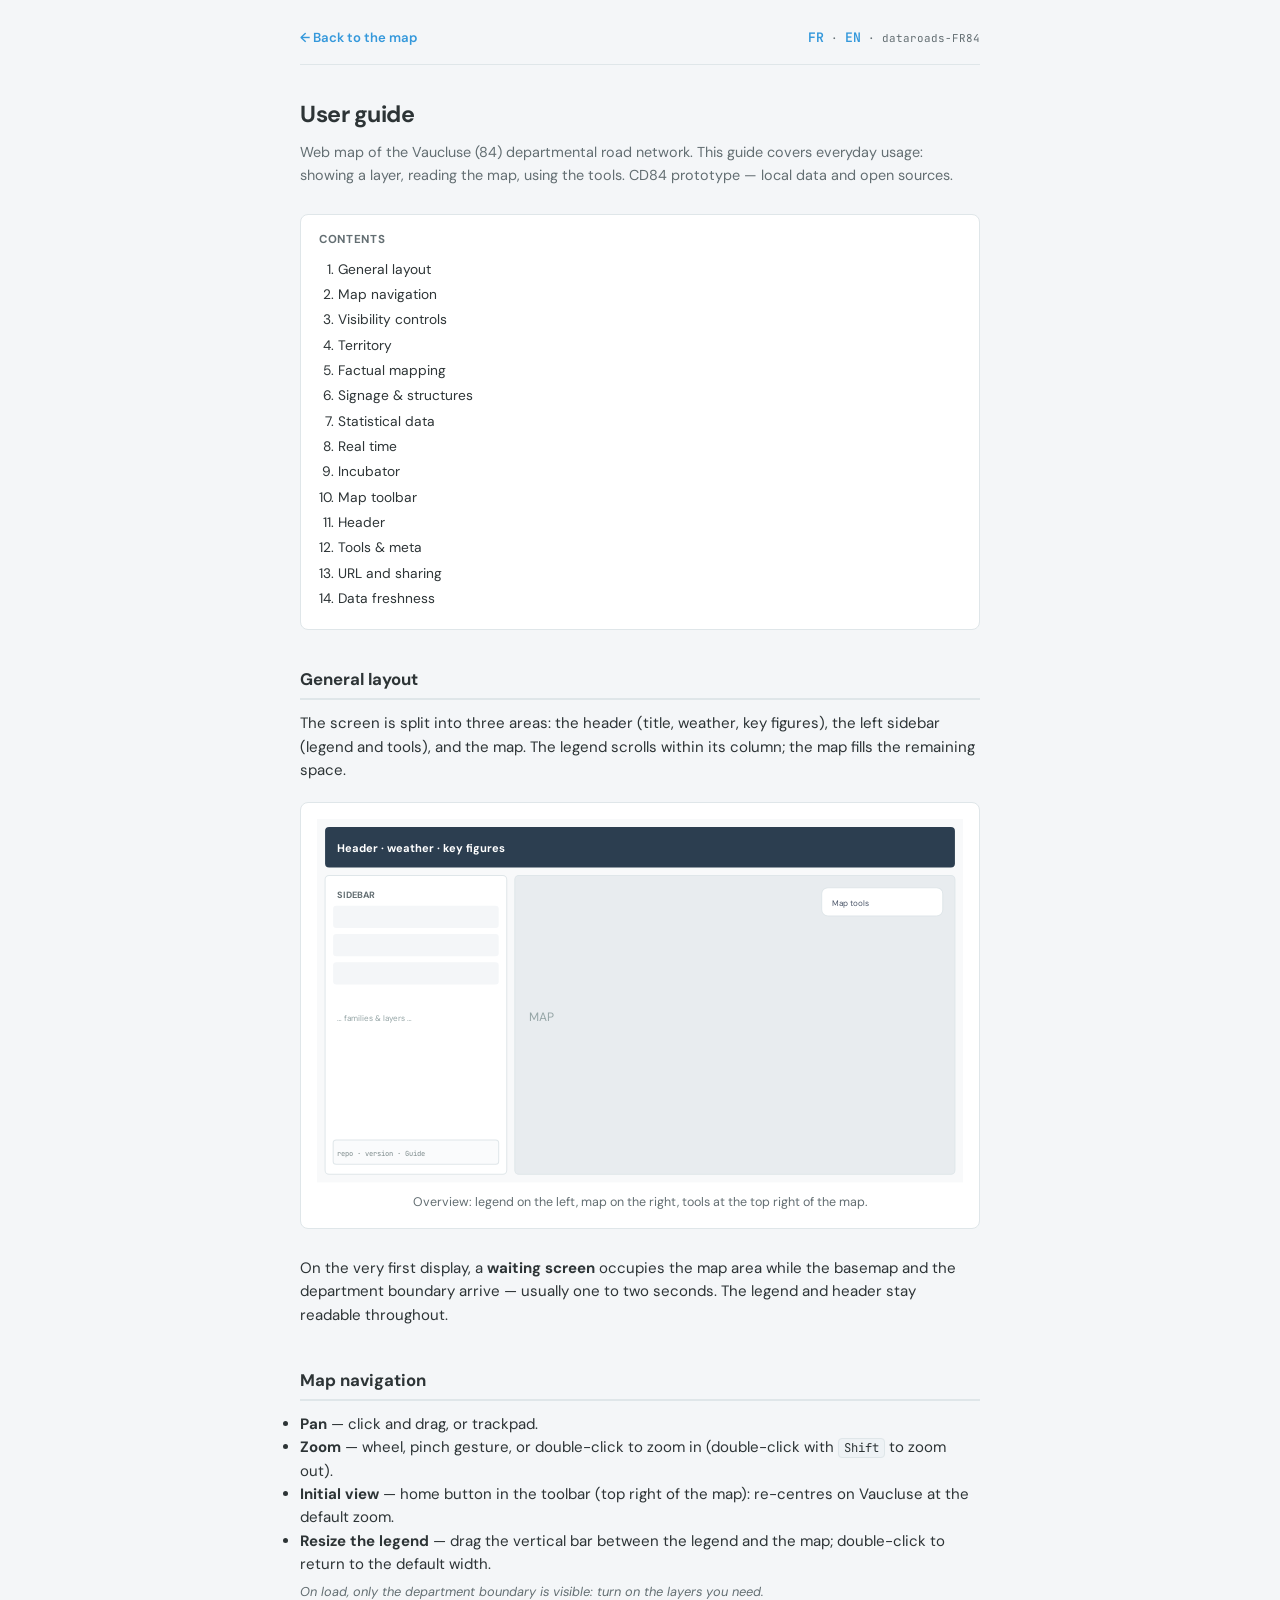
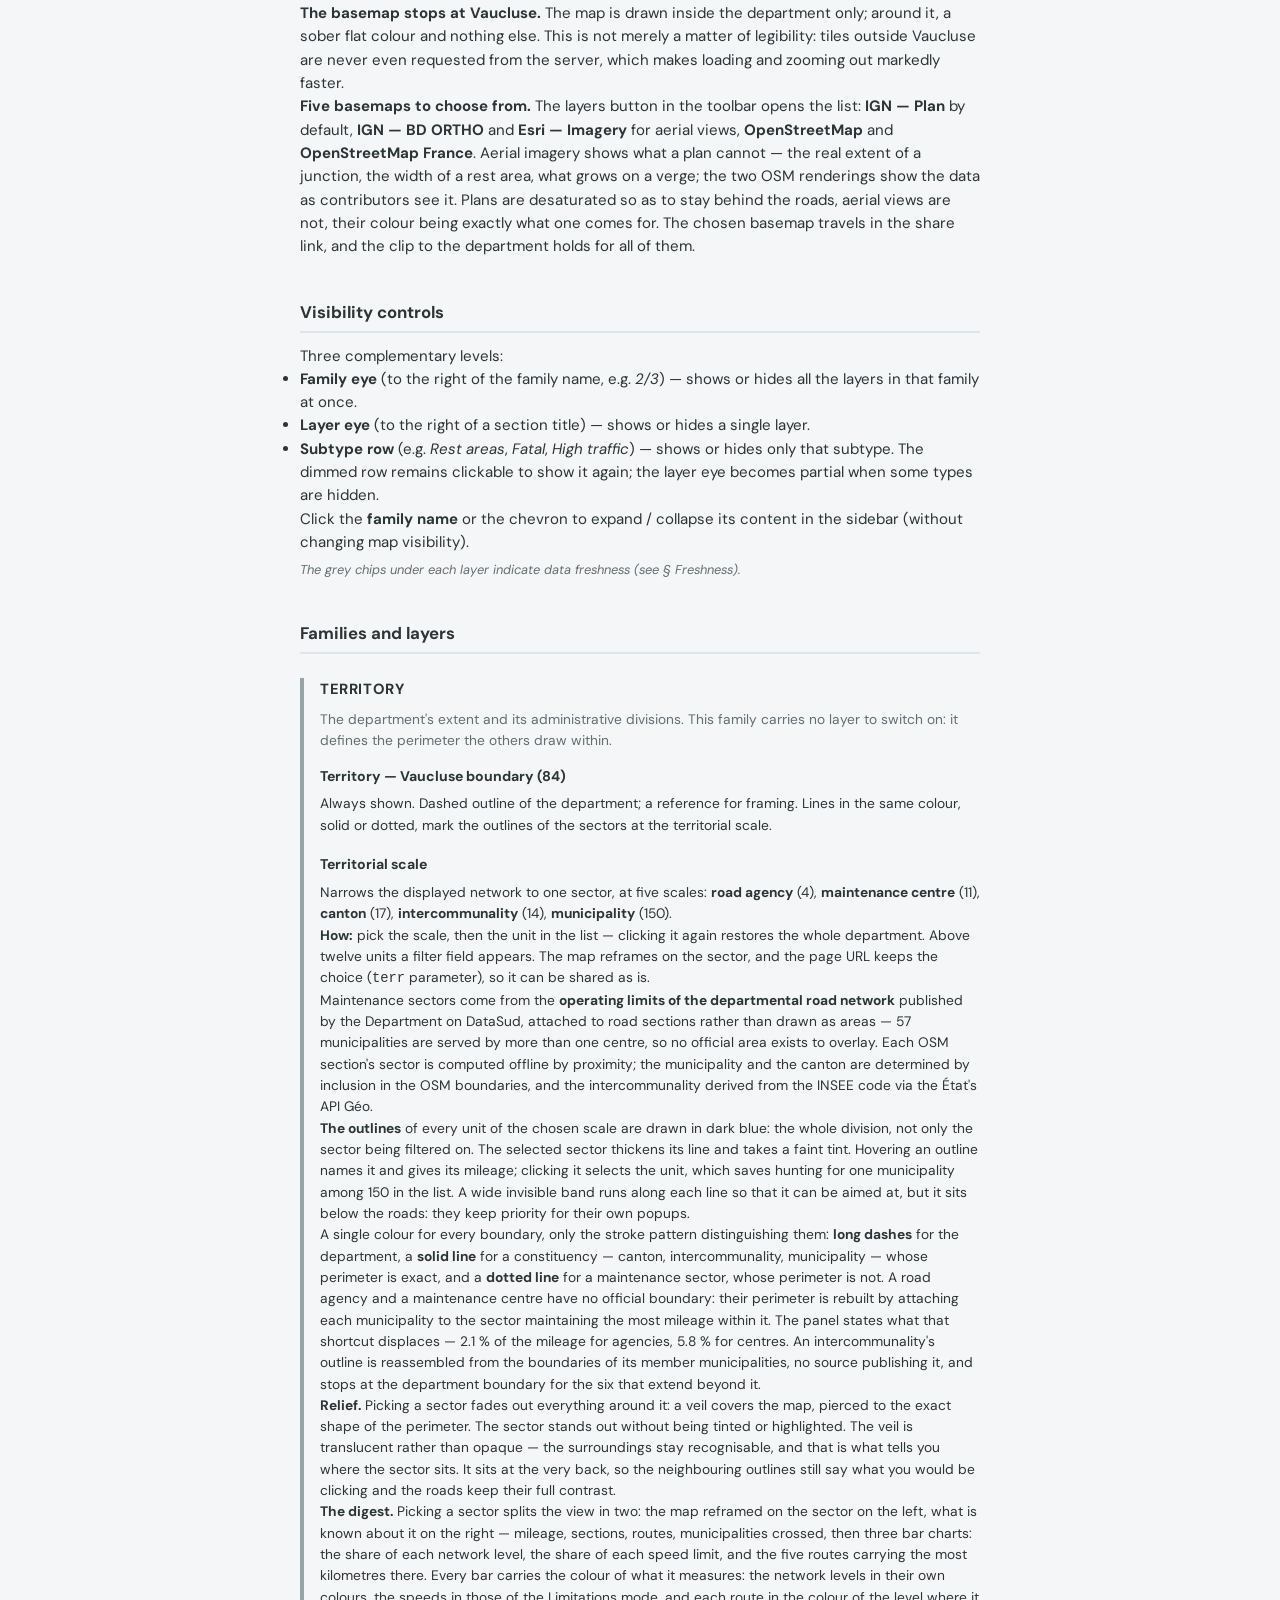
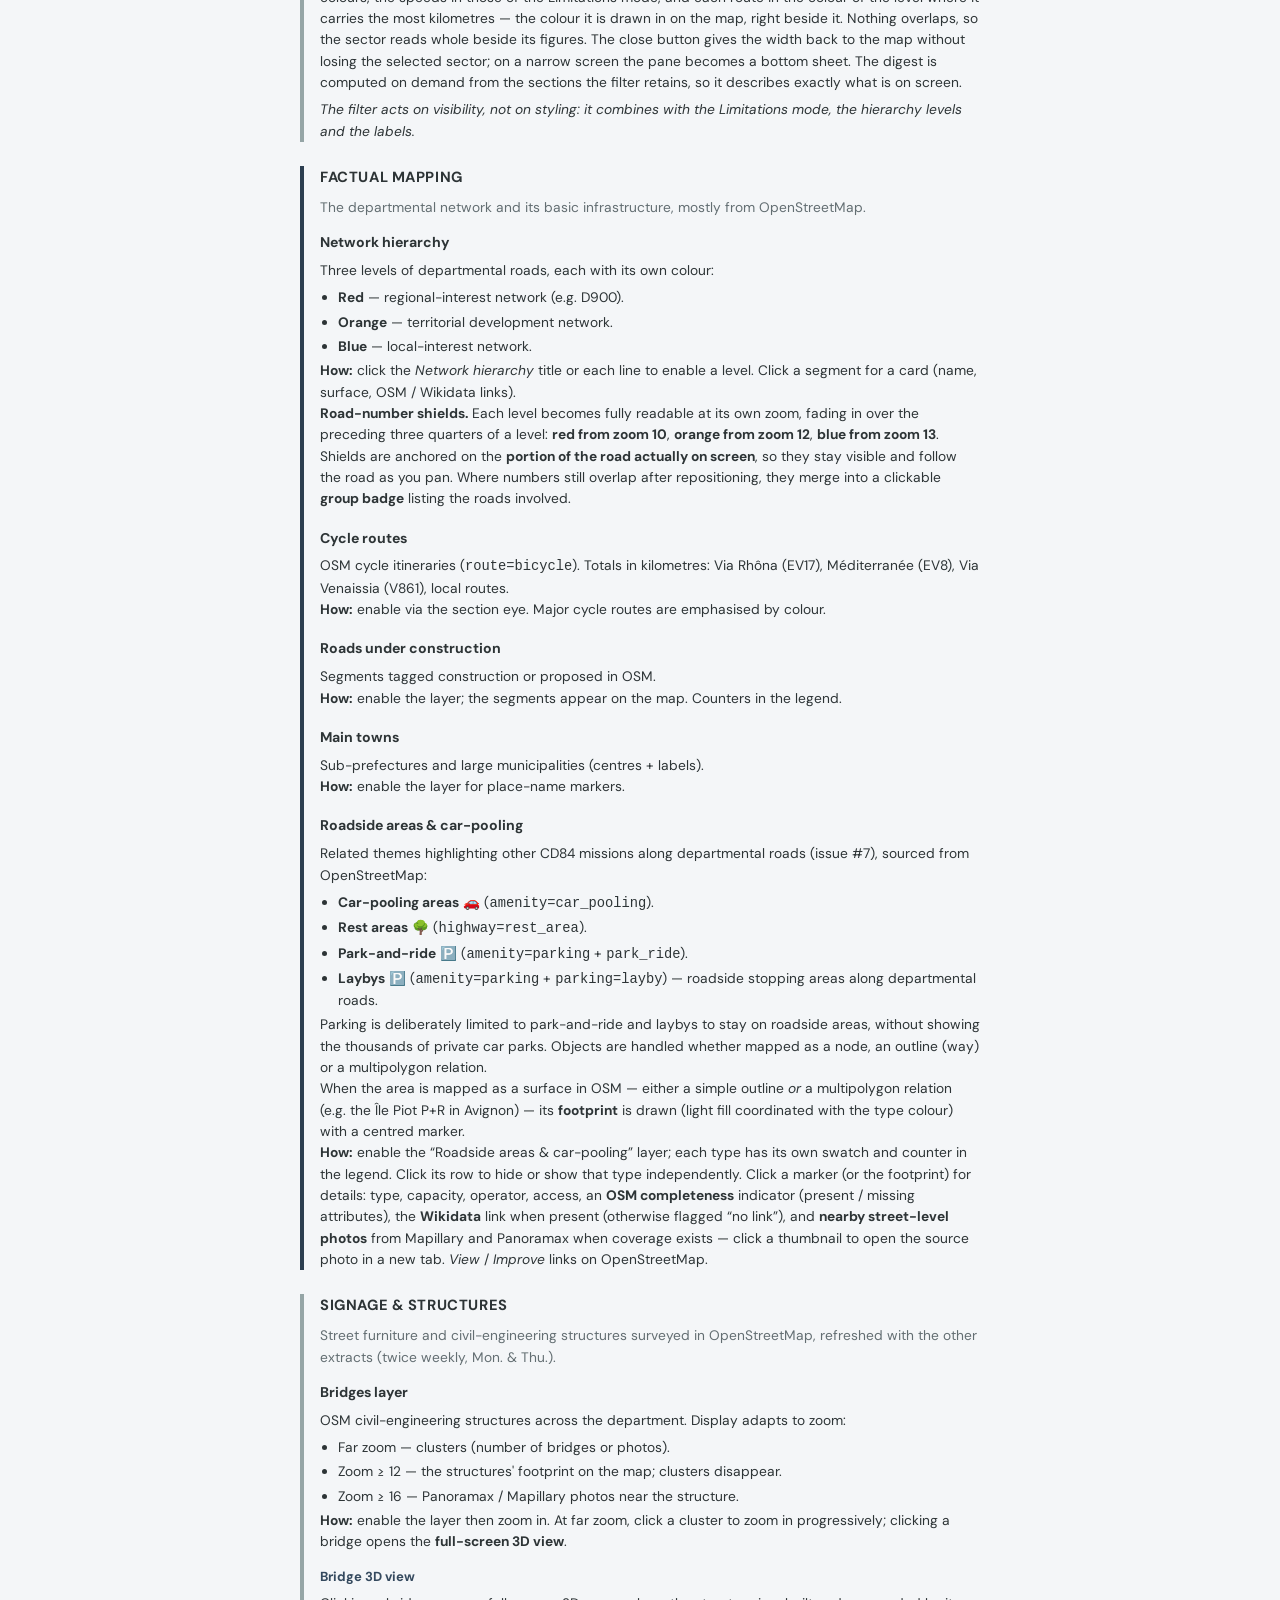
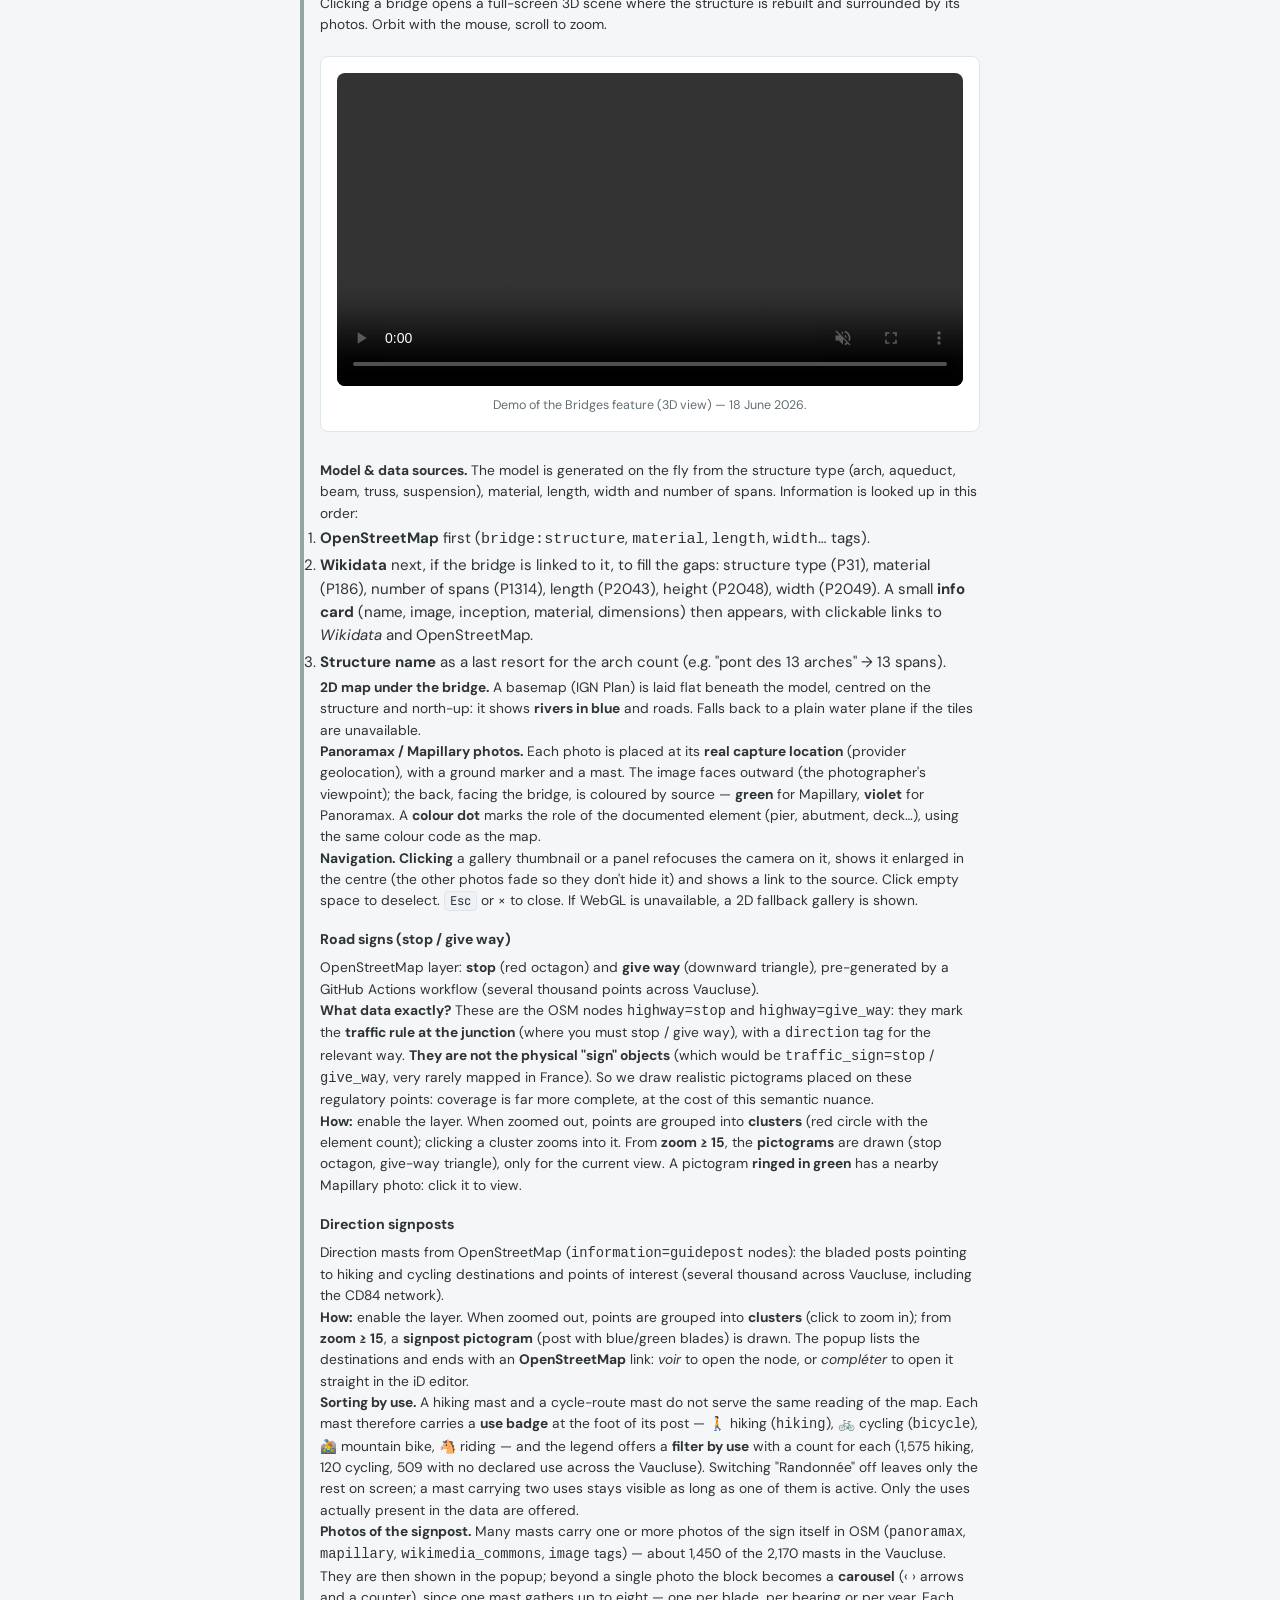
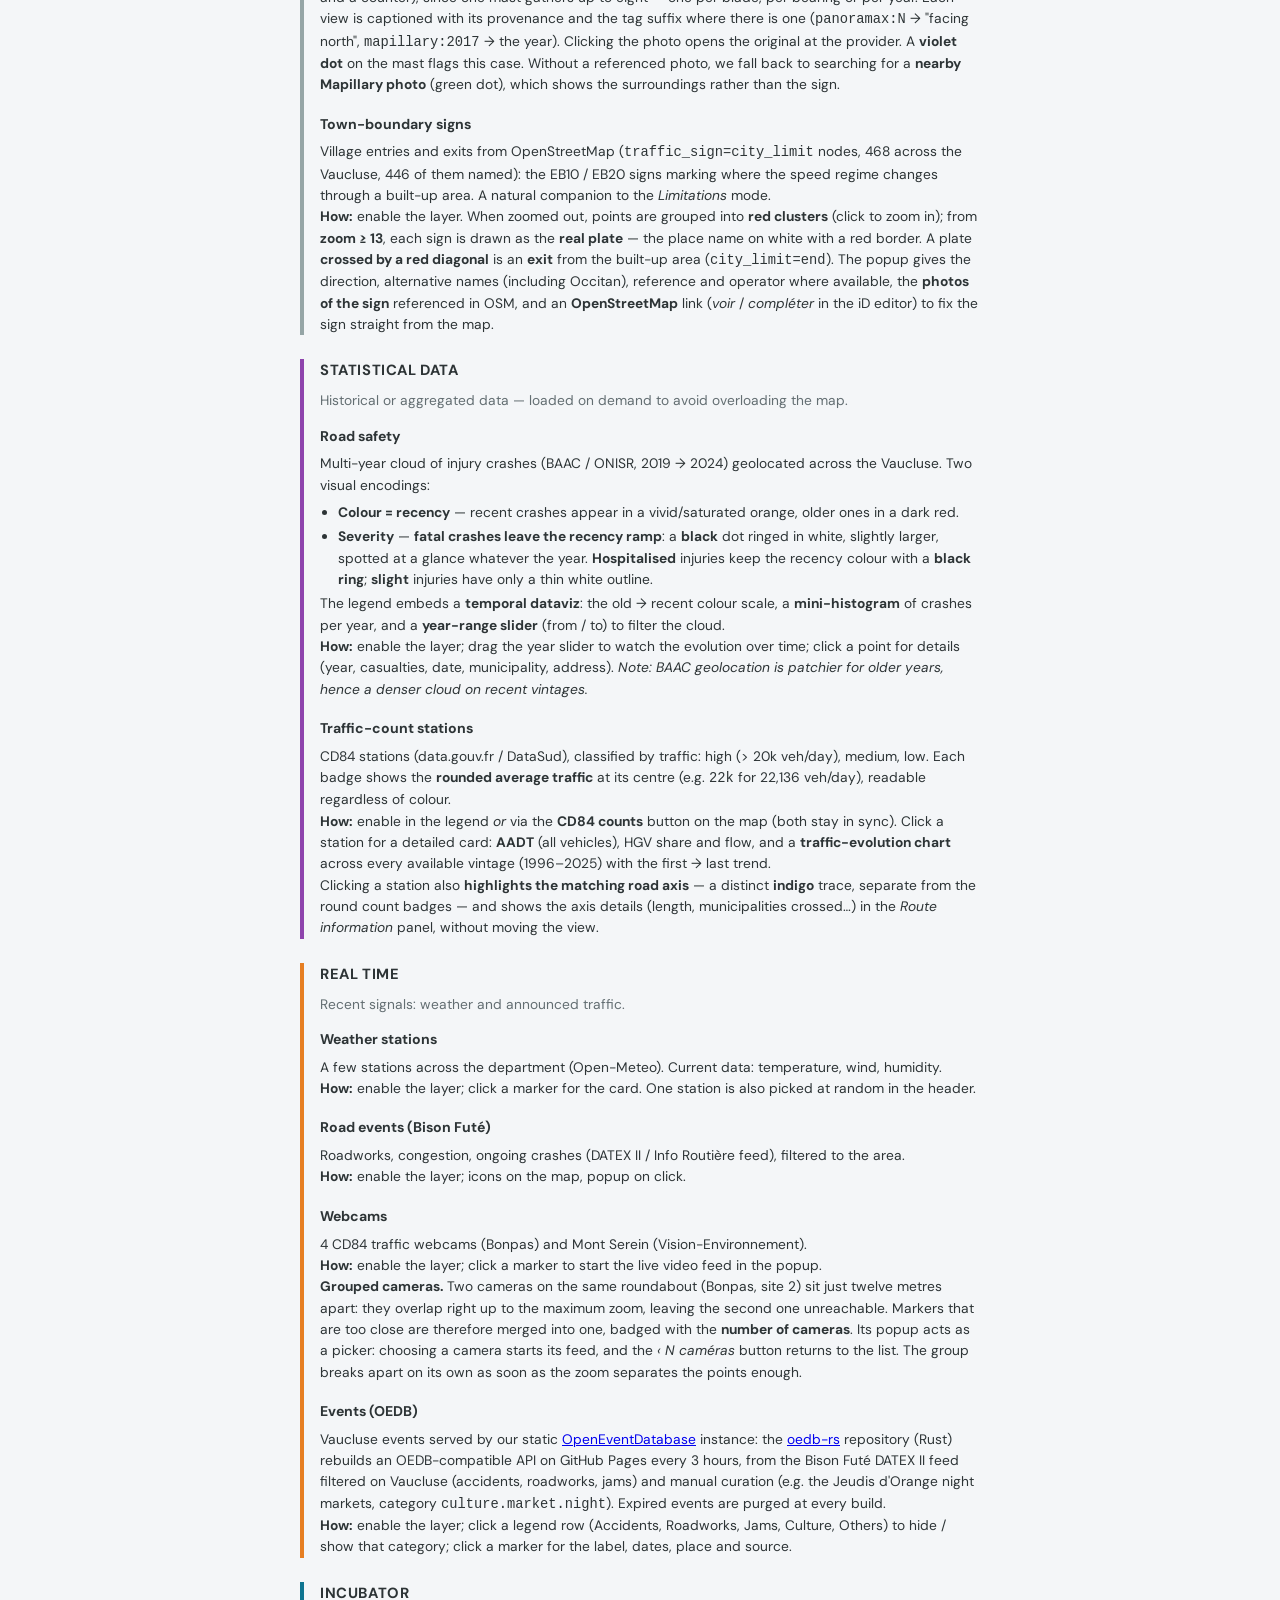
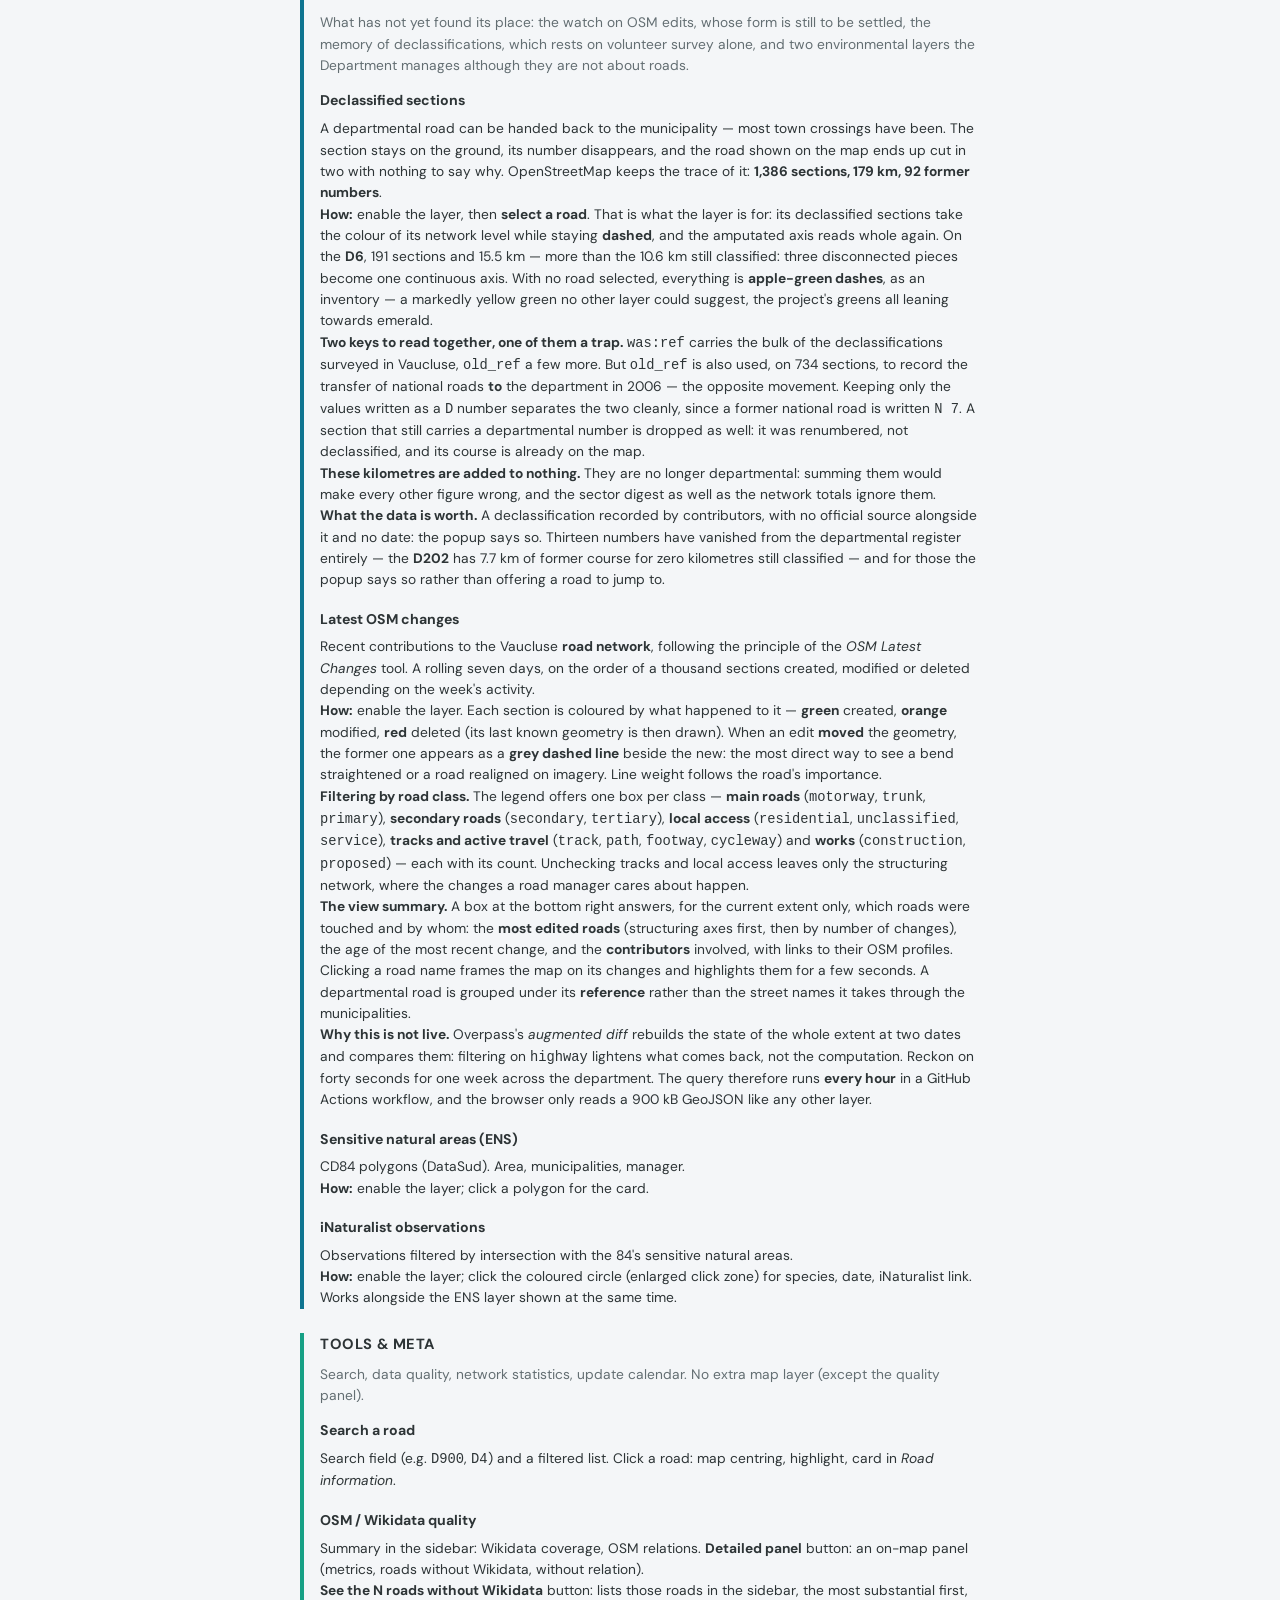
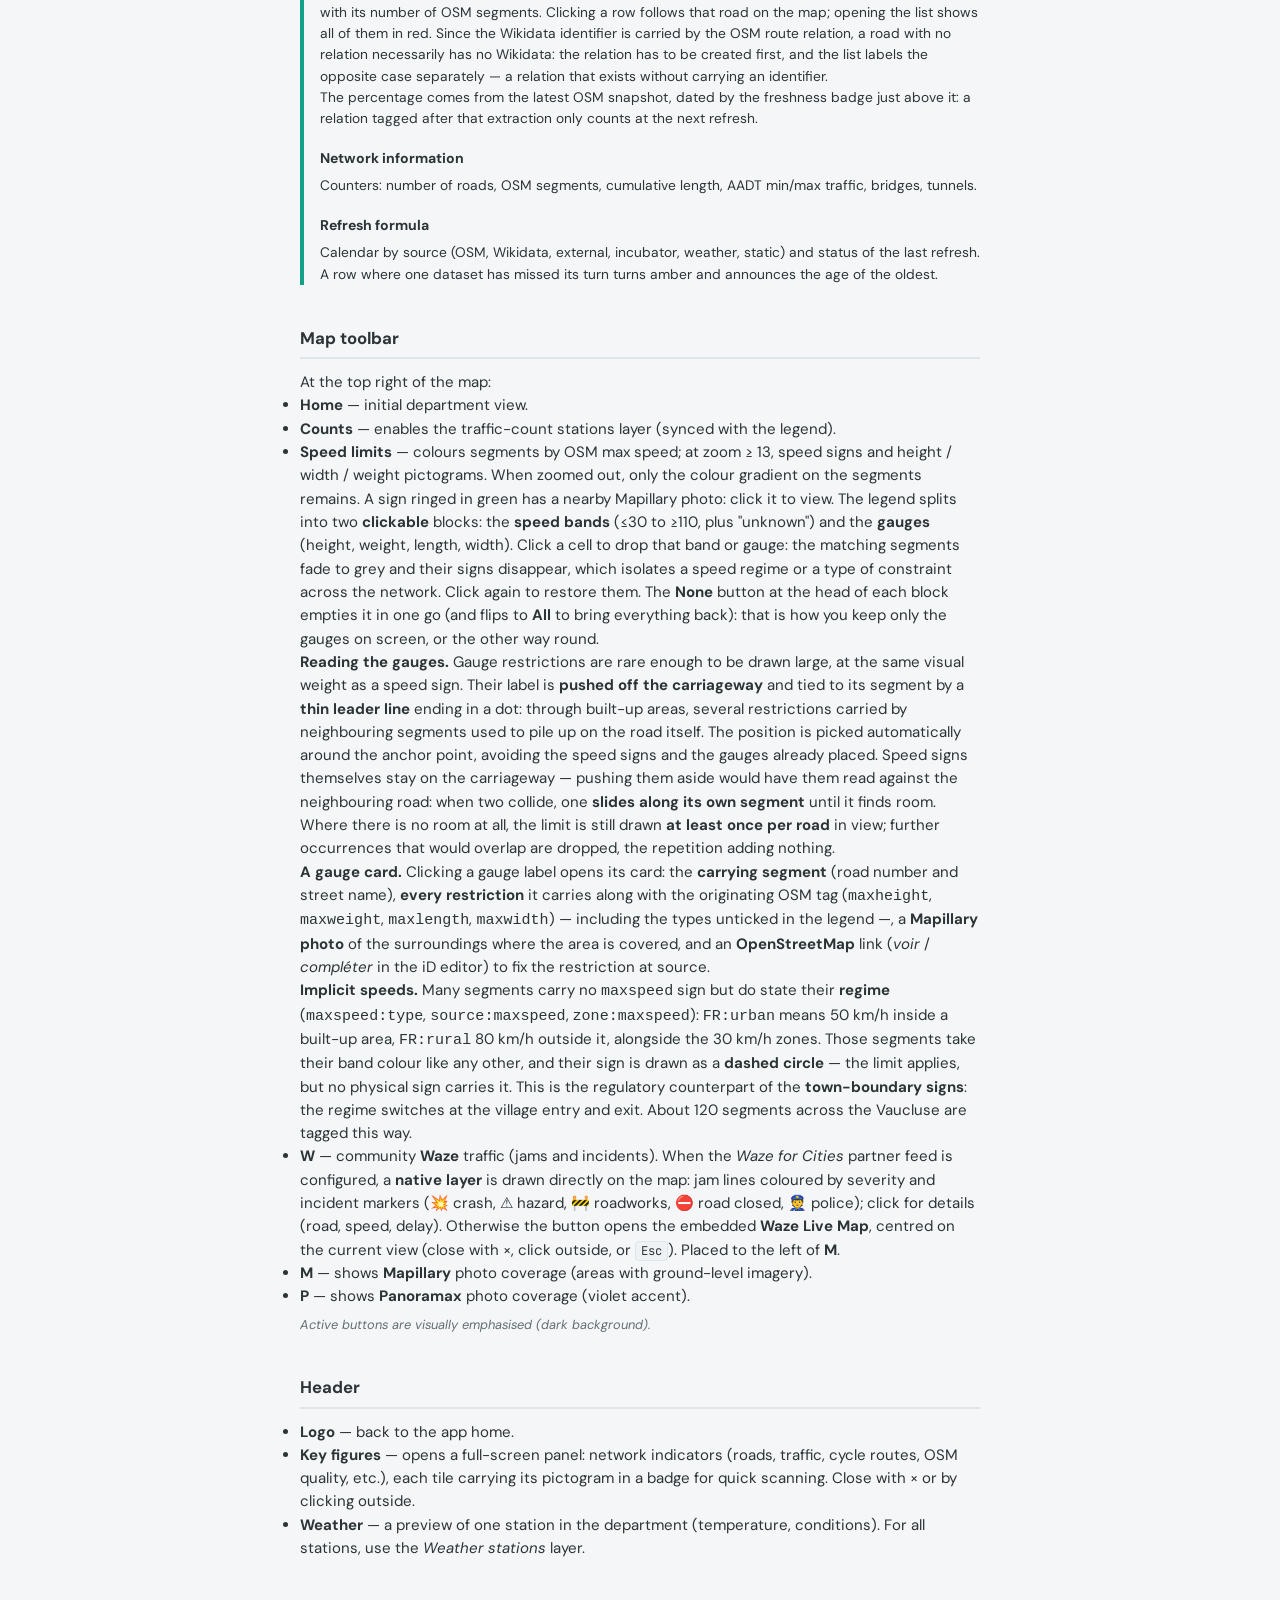
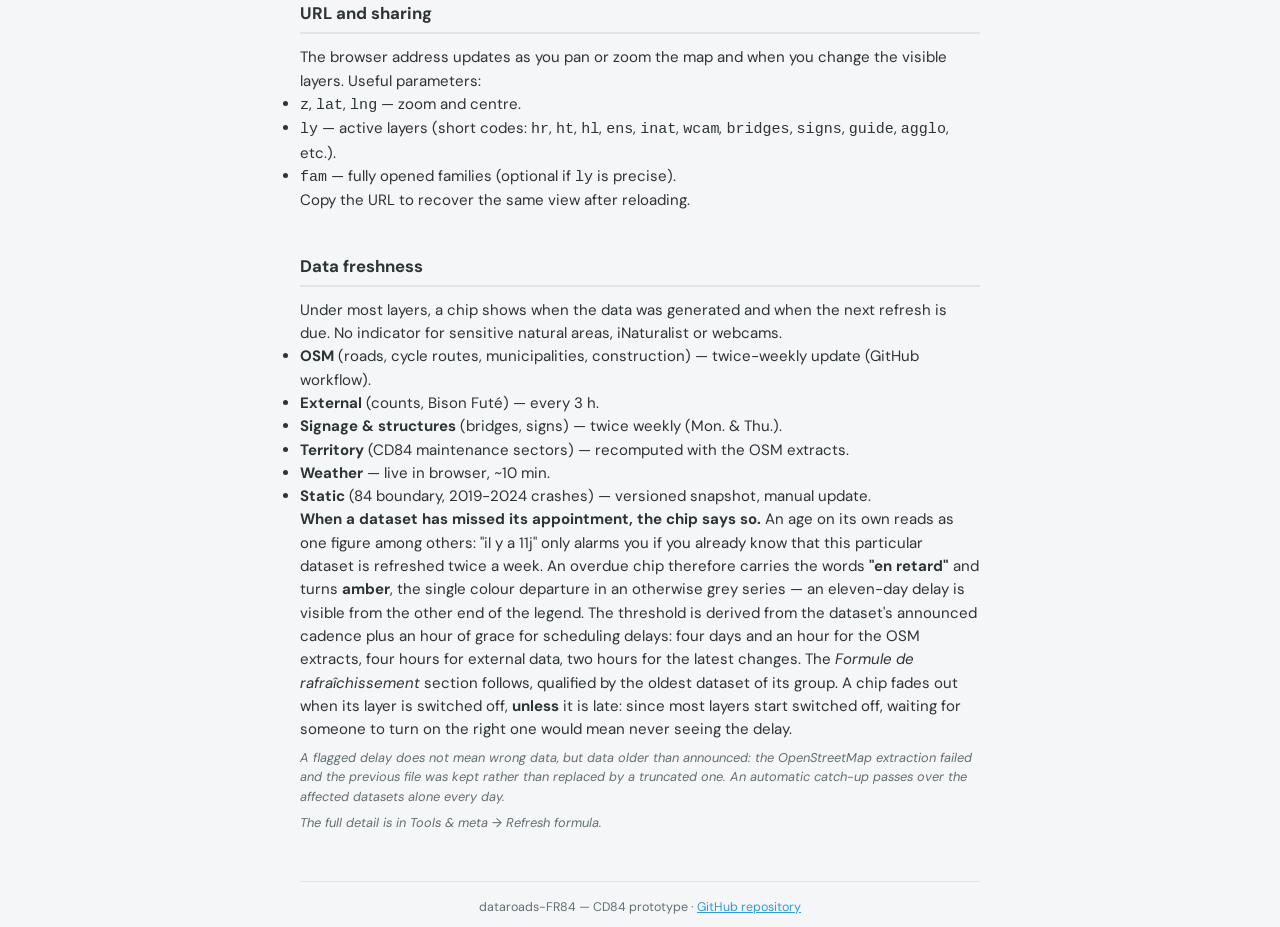
==== commit 18699722: "Catch up overdue OSM extracts daily and name the delay in the badge Overpass answered HTTP 502 on th" ====
--- a/guide.en.html
+++ b/guide.en.html
@@ -276,7 +276,7 @@
 <p>Counters: number of roads, OSM segments, cumulative length, AADT min/max traffic, bridges, tunnels.</p>
 </div><div class="guide-layer" id="layer-refresh">
 <h4>Refresh formula</h4>
-<p>Calendar by source (OSM, Wikidata, external, incubator, weather, static) and status of the last refresh.</p>
+<p>Calendar by source (OSM, Wikidata, external, incubator, weather, static) and status of the last refresh. A row where one dataset has missed its turn turns amber and announces the age of the oldest.</p>
 </div>
 </article>
         </section>
@@ -325,6 +325,8 @@
 <li><strong>Weather</strong> — live in browser, ~10 min.</li>
 <li><strong>Static</strong> (84 boundary, 2019-2024 crashes) — versioned snapshot, manual update.</li>
 </ul>
+<p><strong>When a dataset has missed its appointment, the chip says so.</strong> An age on its own reads as one figure among others: "il y a 11j" only alarms you if you already know that this particular dataset is refreshed twice a week. An overdue chip therefore carries the words <strong>"en retard"</strong> and turns <strong>amber</strong>, the single colour departure in an otherwise grey series — an eleven-day delay is visible from the other end of the legend. The threshold is derived from the dataset's announced cadence plus an hour of grace for scheduling delays: four days and an hour for the OSM extracts, four hours for external data, two hours for the latest changes. The <em>Formule de rafraîchissement</em> section follows, qualified by the oldest dataset of its group. A chip fades out when its layer is switched off, <strong>unless</strong> it is late: since most layers start switched off, waiting for someone to turn on the right one would mean never seeing the delay.</p>
+<p class="guide-hint">A flagged delay does not mean wrong data, but data older than announced: the OpenStreetMap extraction failed and the previous file was kept rather than replaced by a truncated one. An automatic catch-up passes over the affected datasets alone every day.</p>
 <p class="guide-hint">The full detail is in <em>Tools &amp; meta → Refresh formula</em>.</p>
         </section>
 
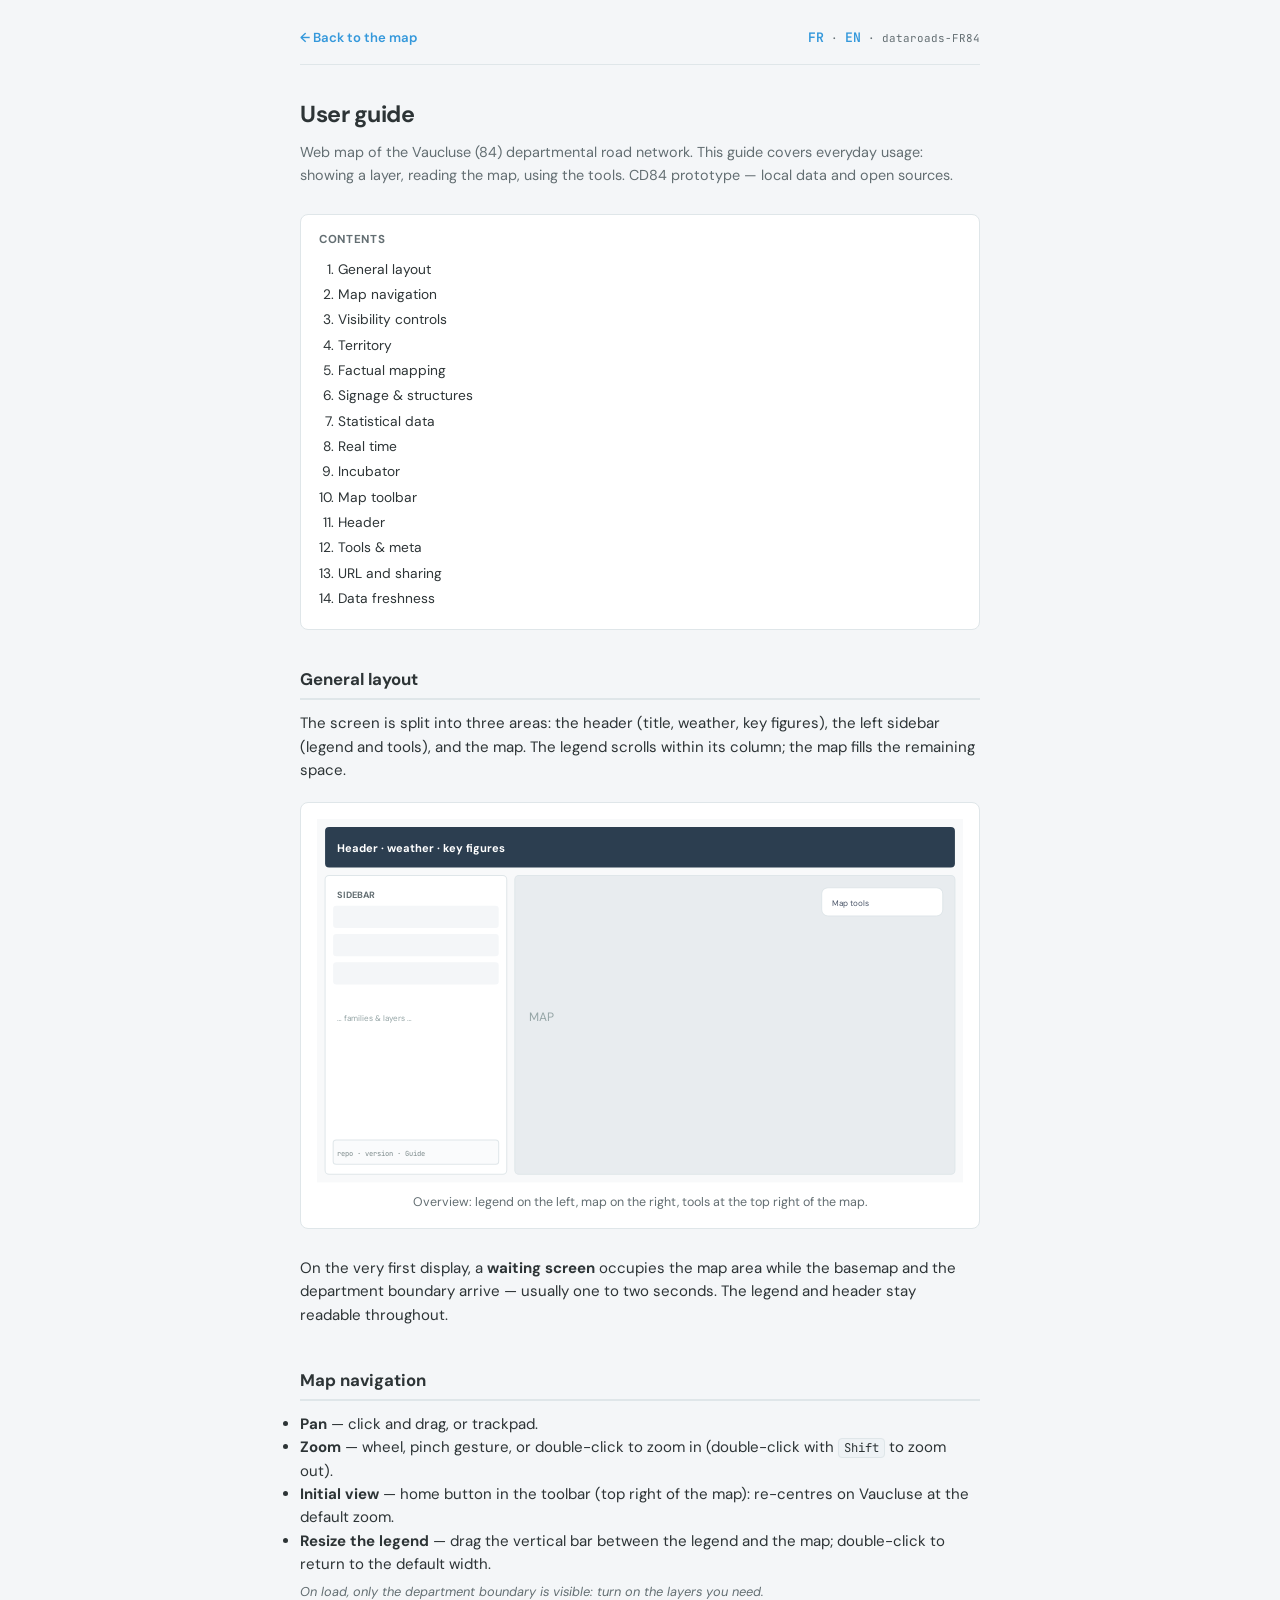
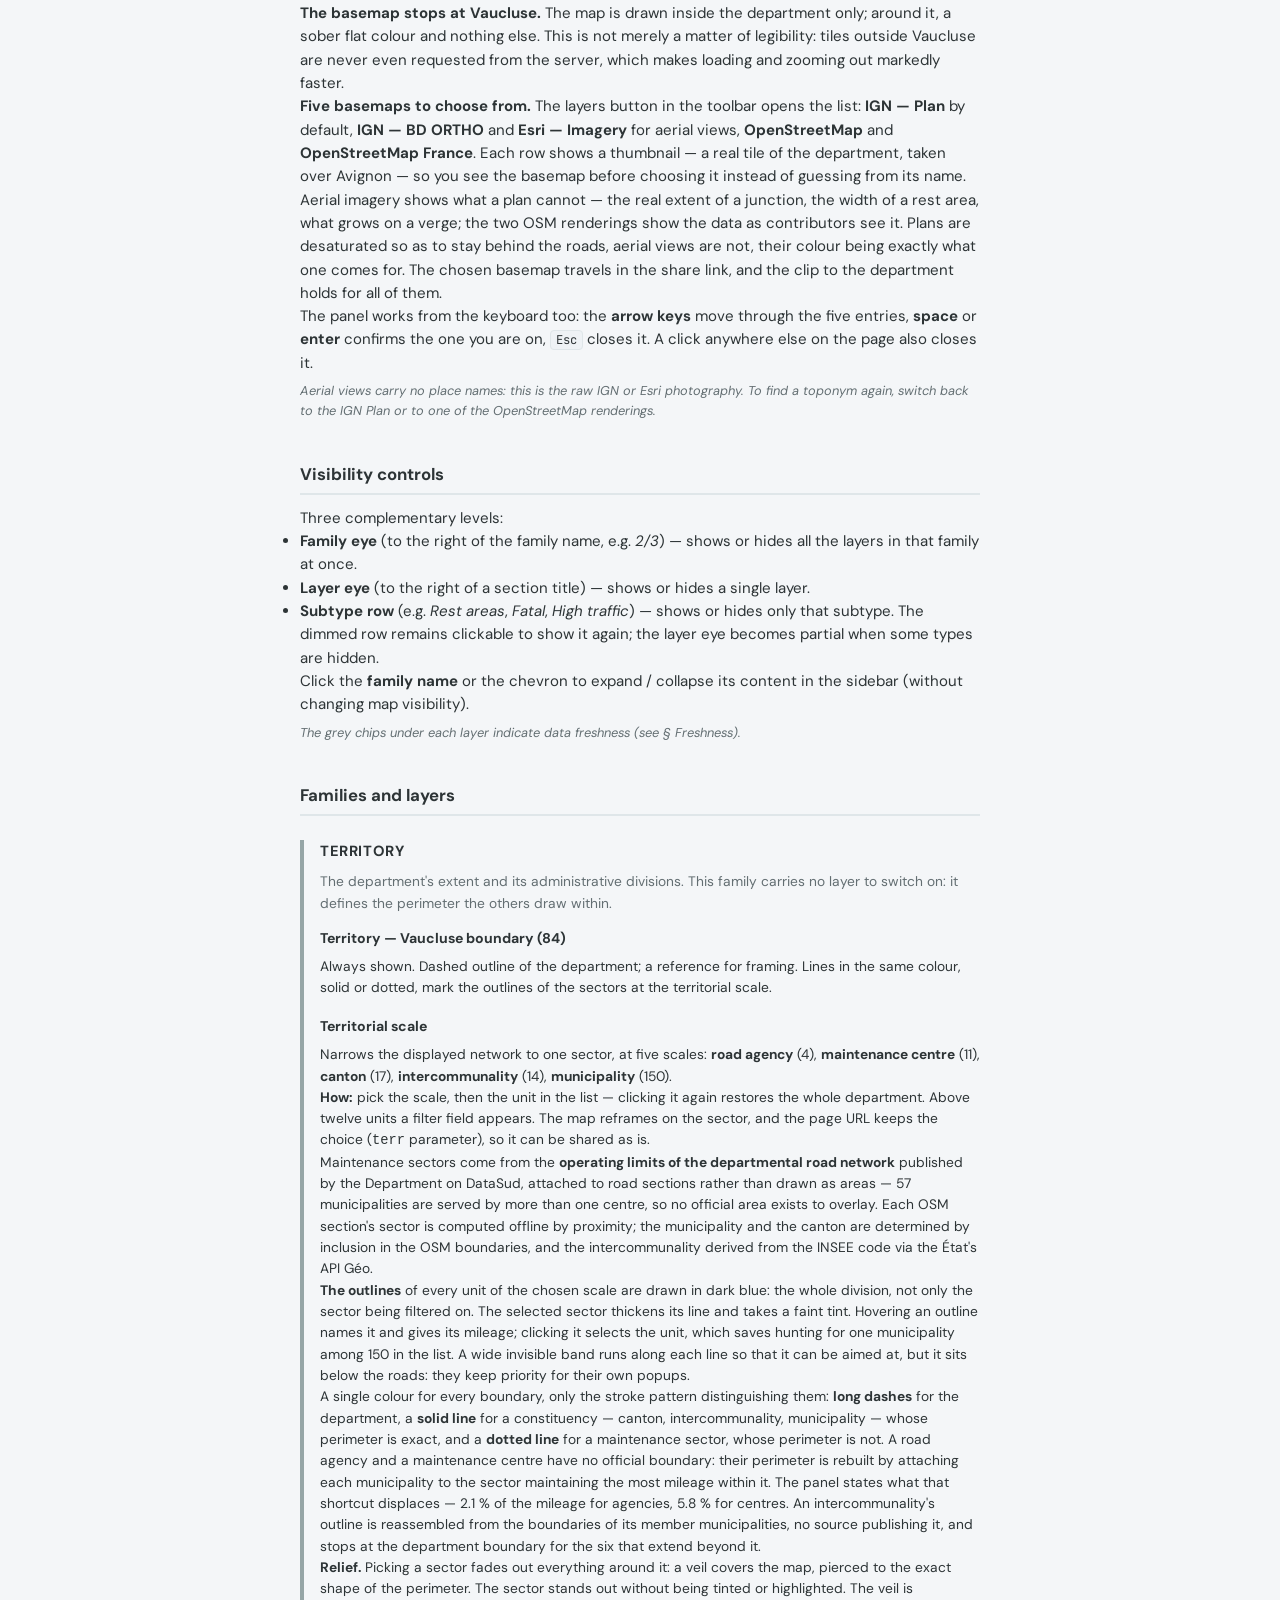
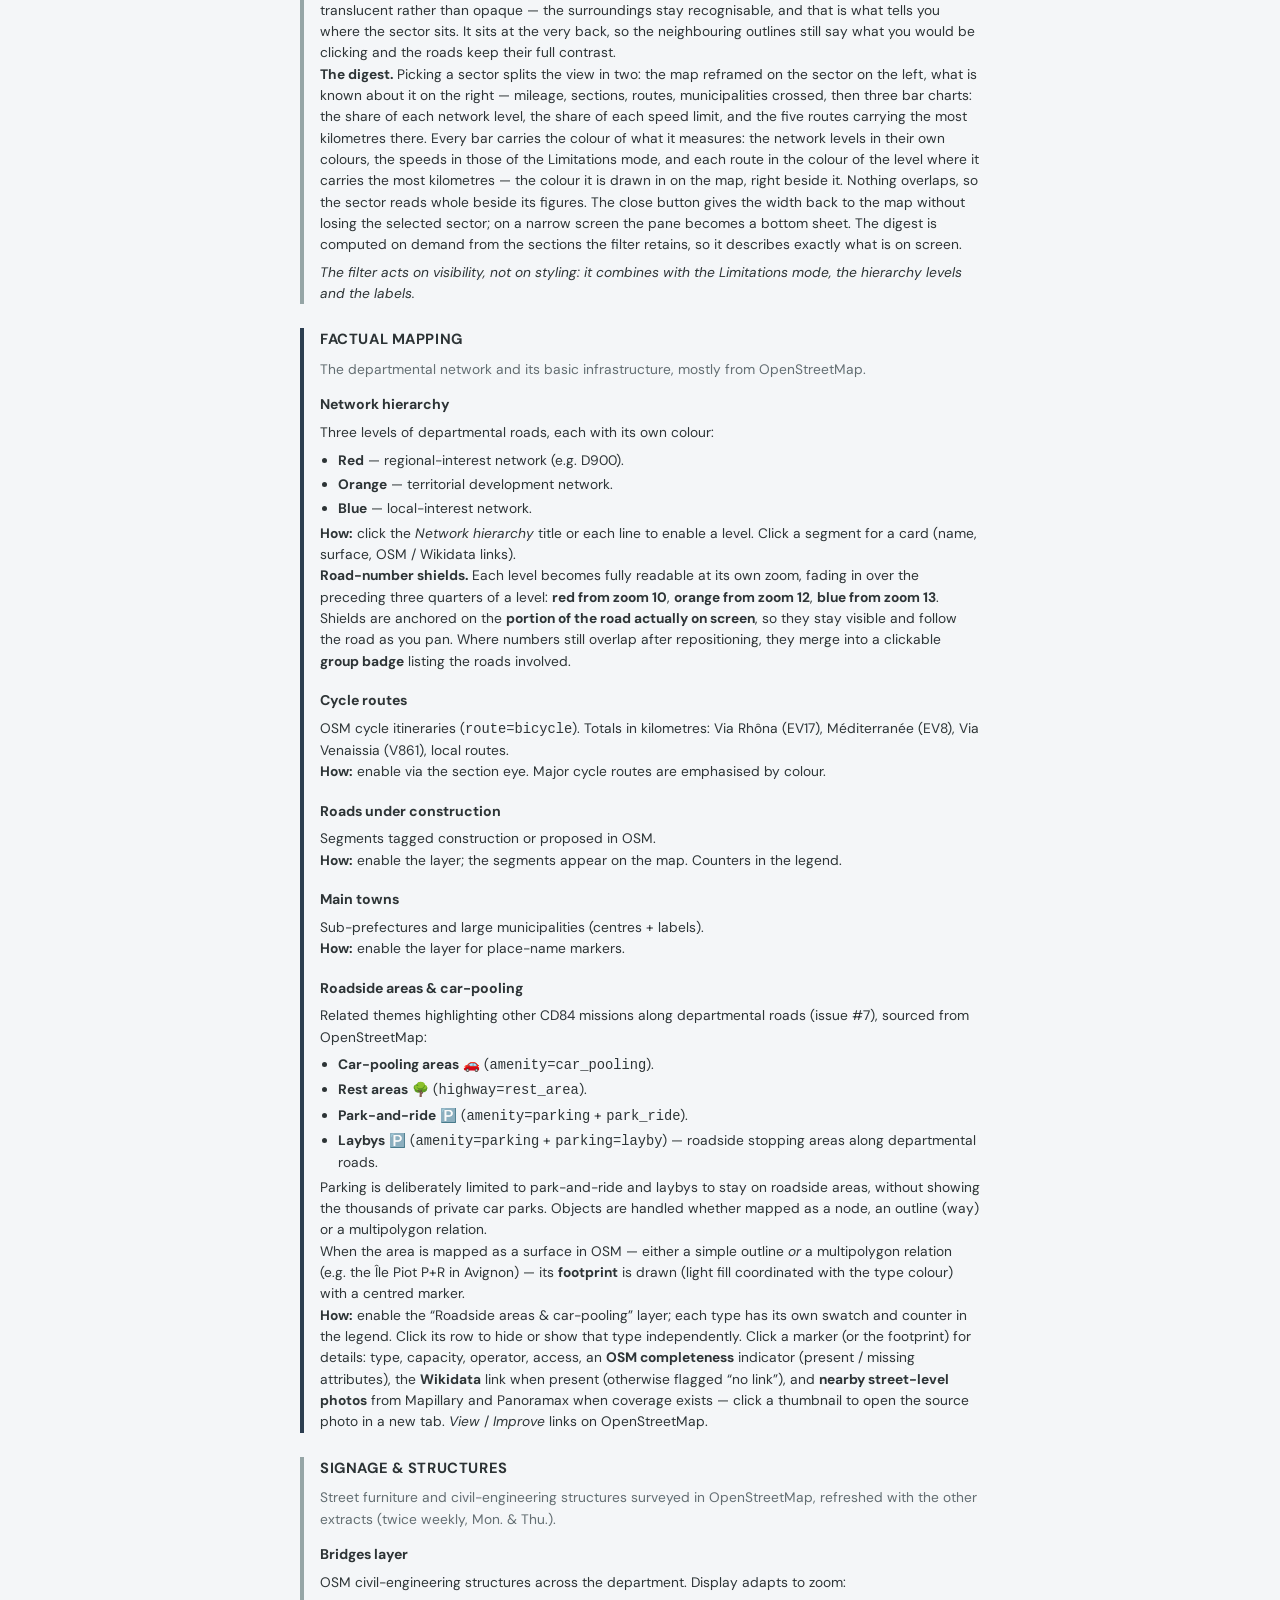
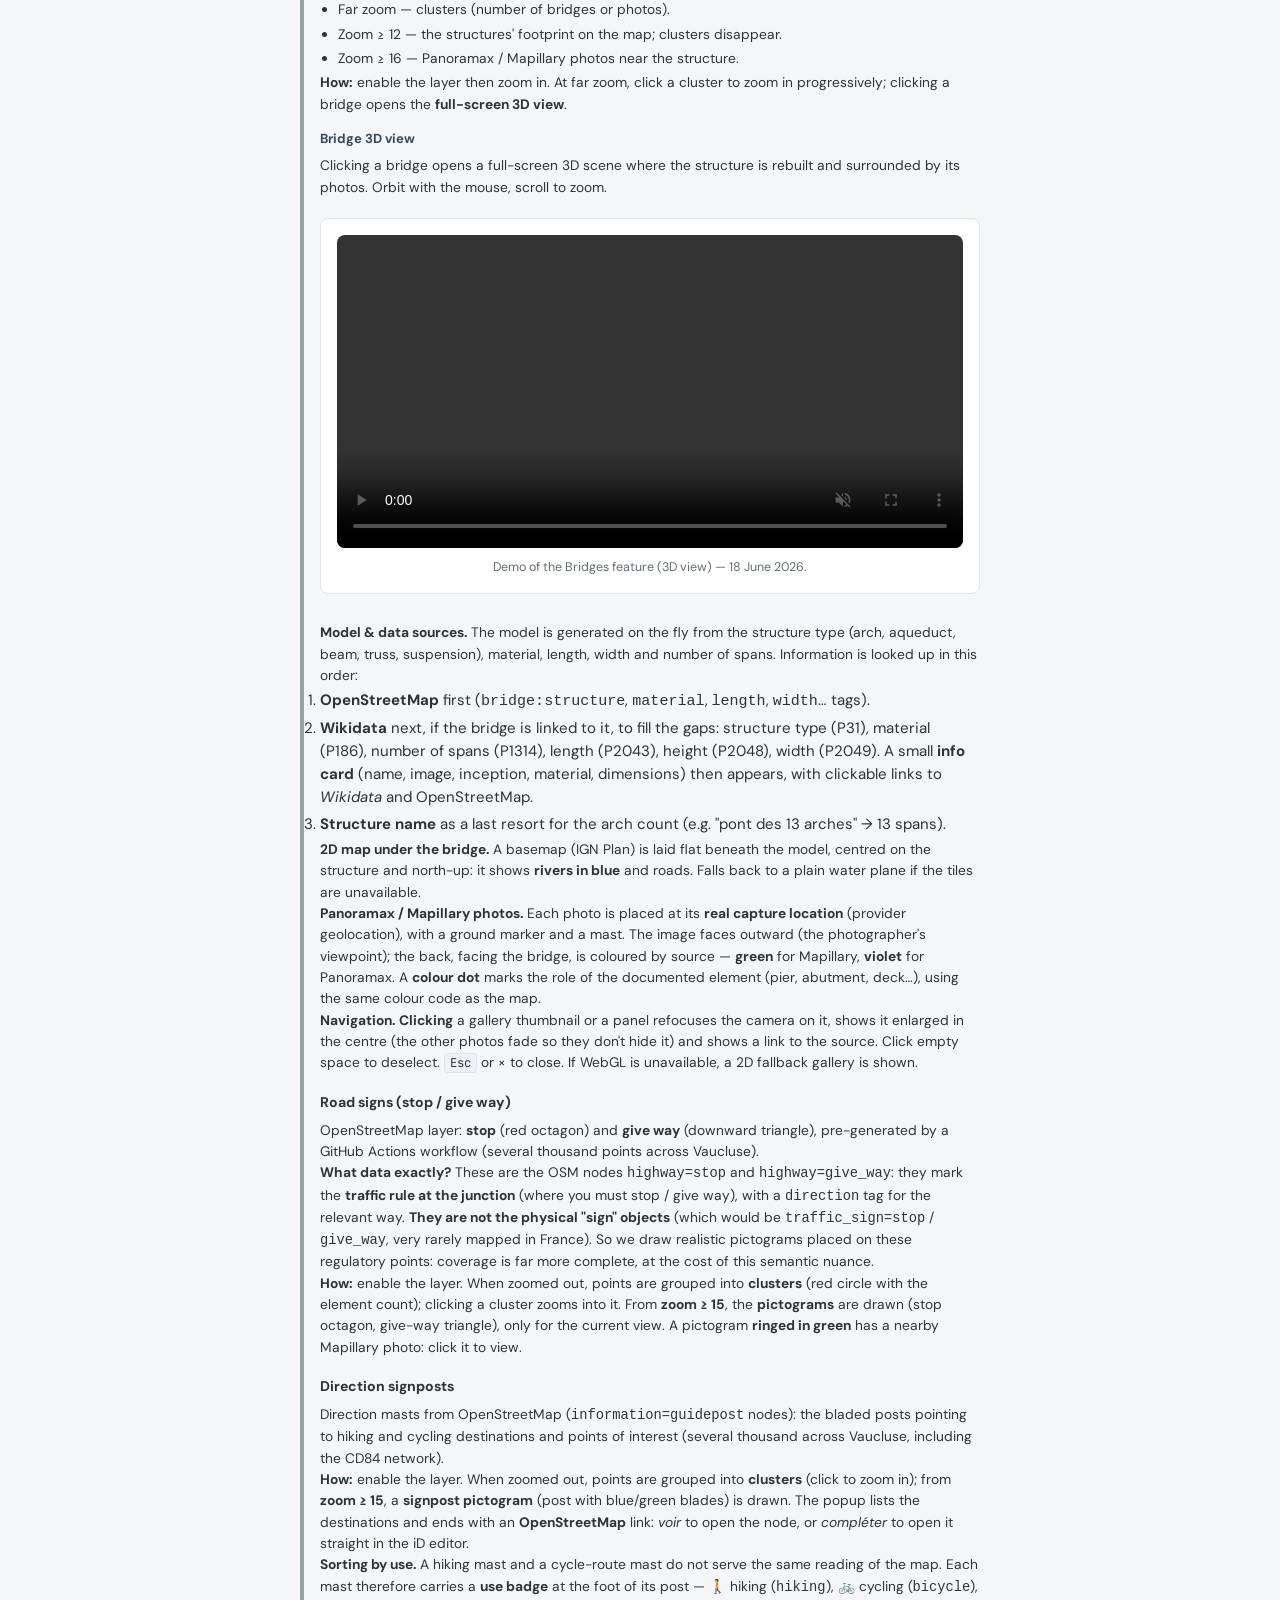
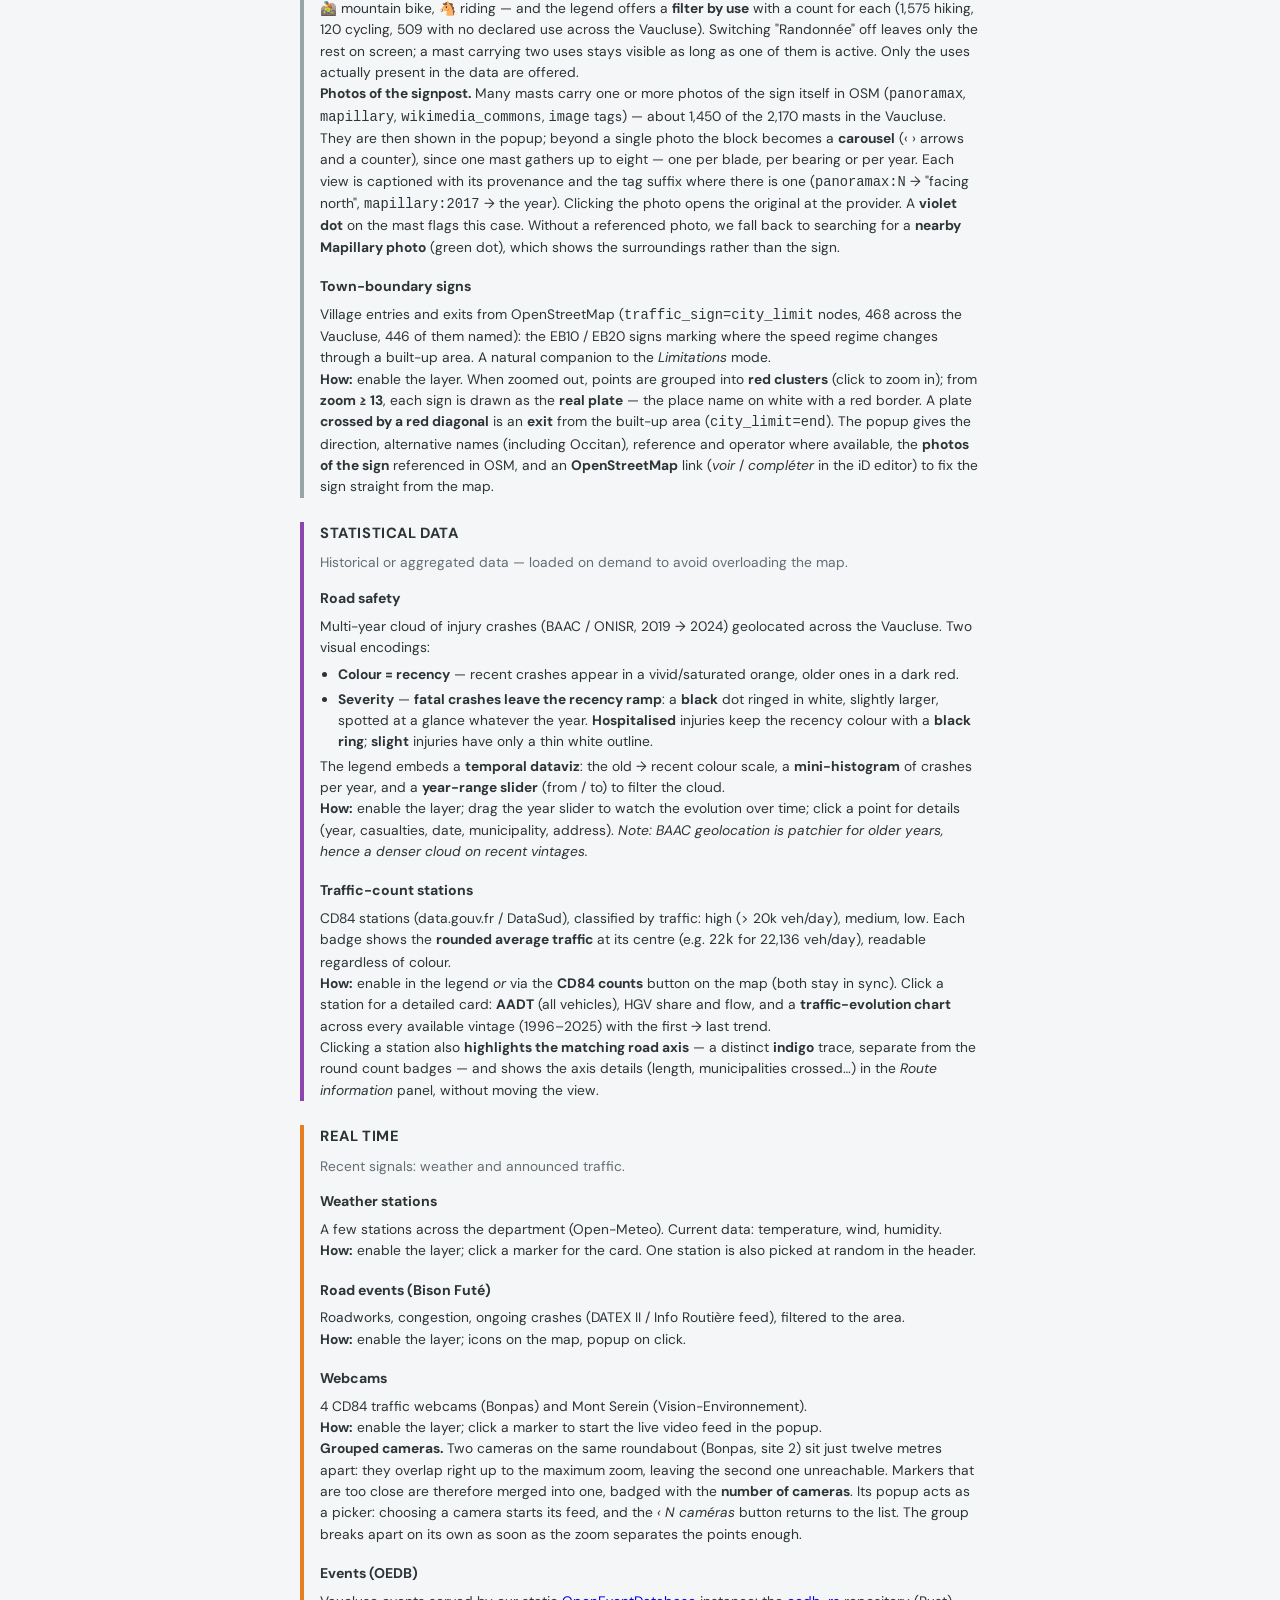
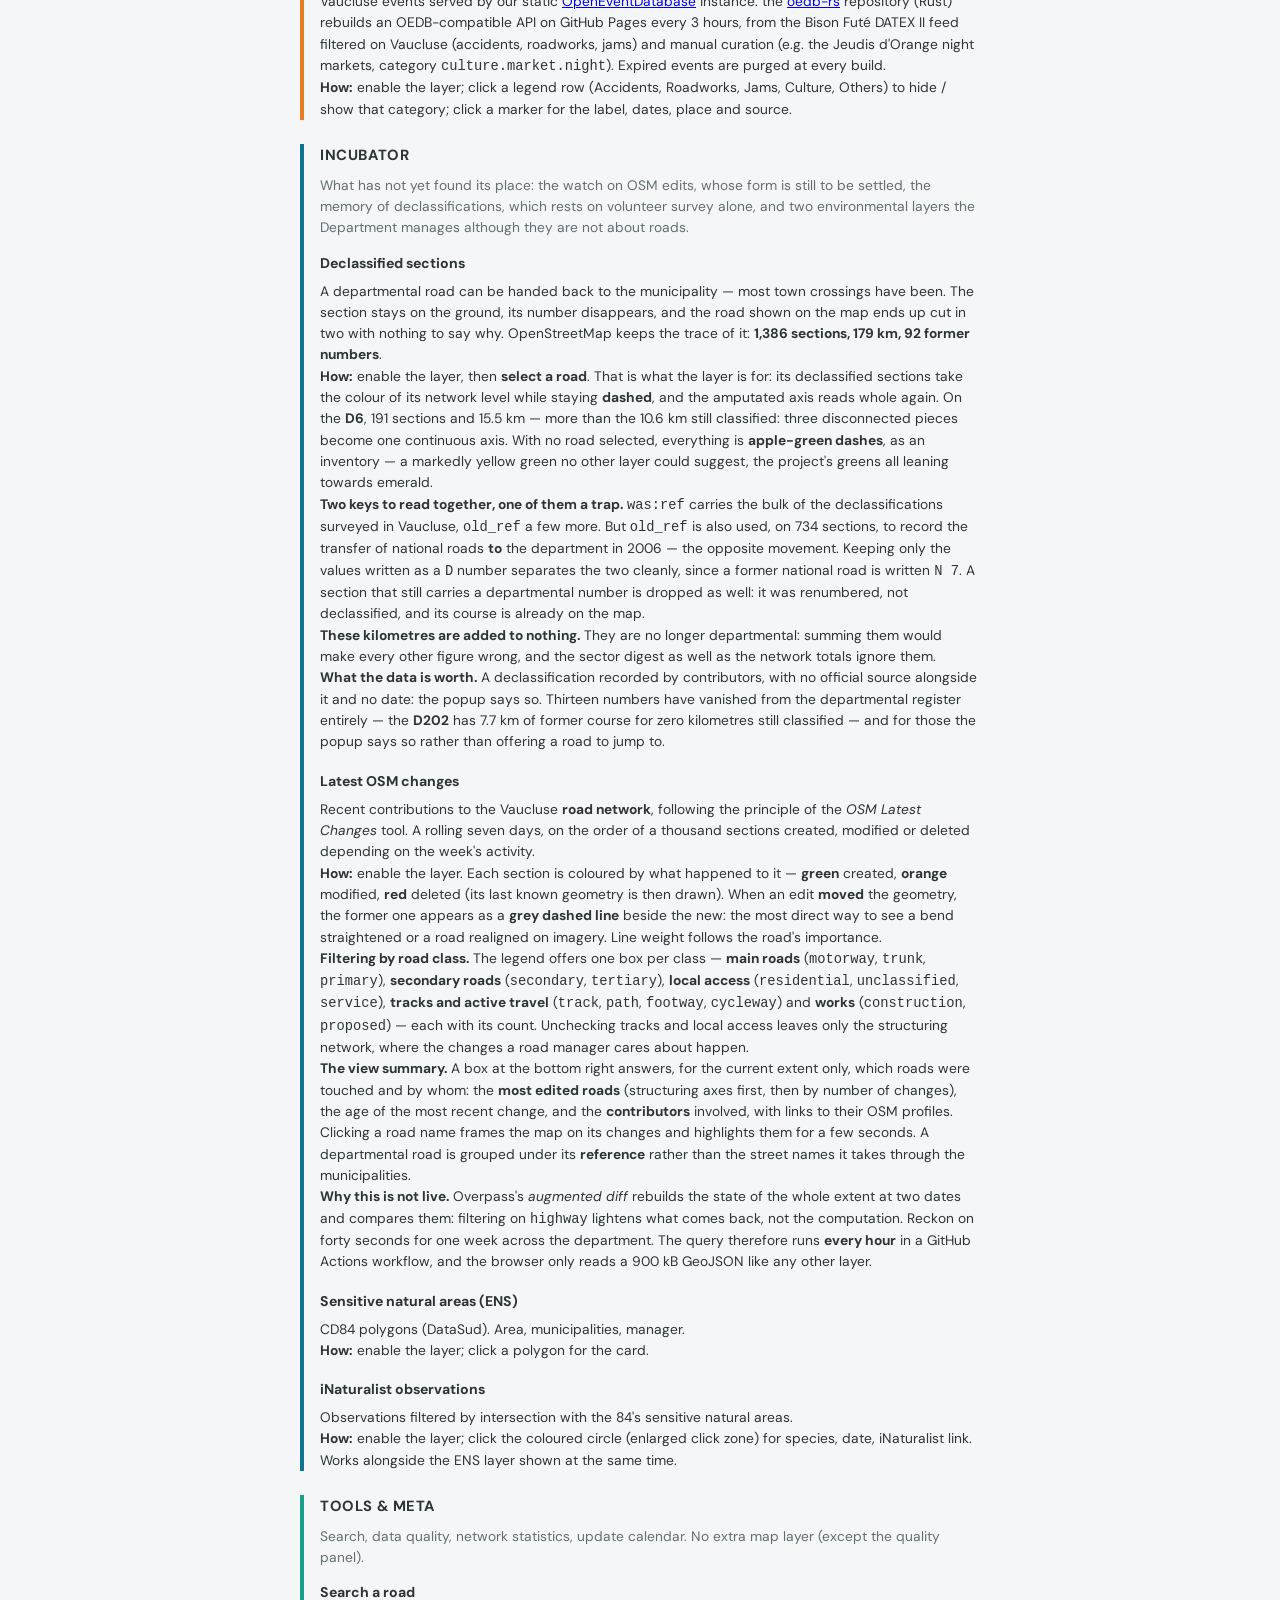
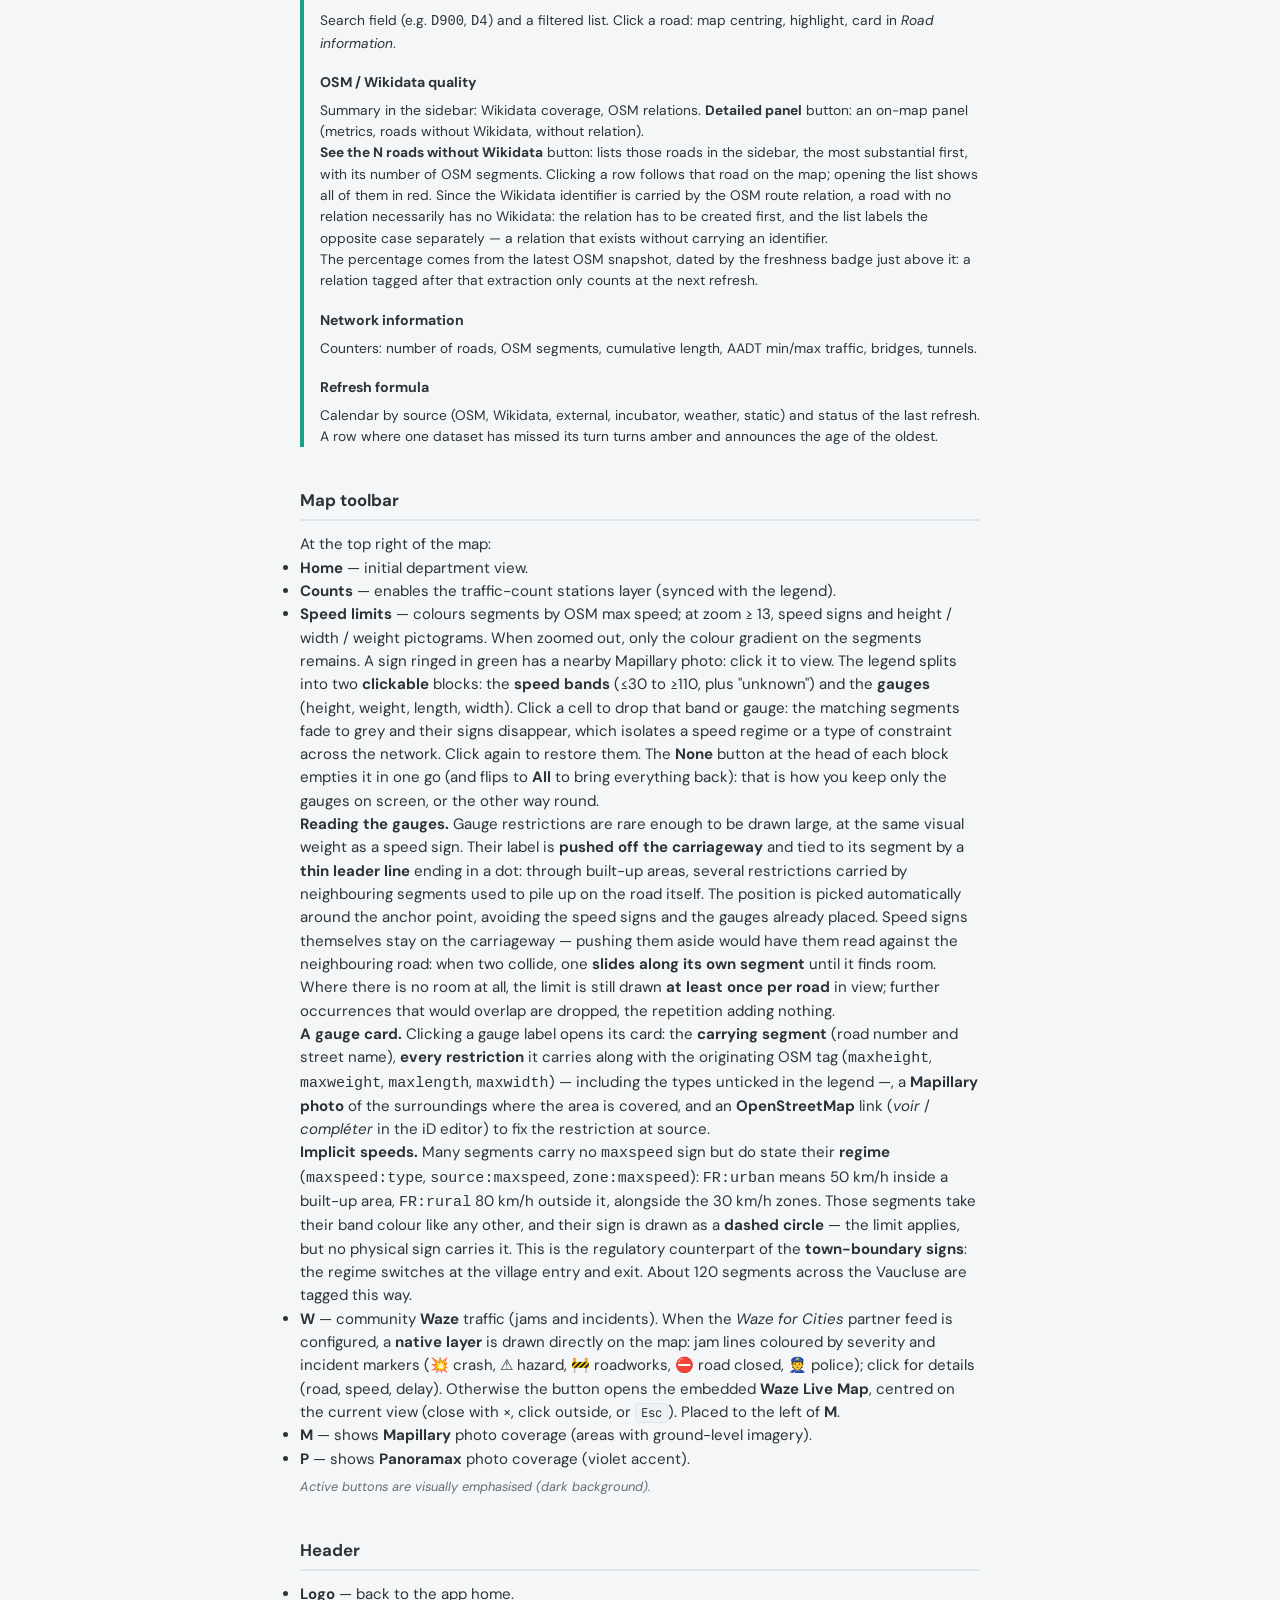
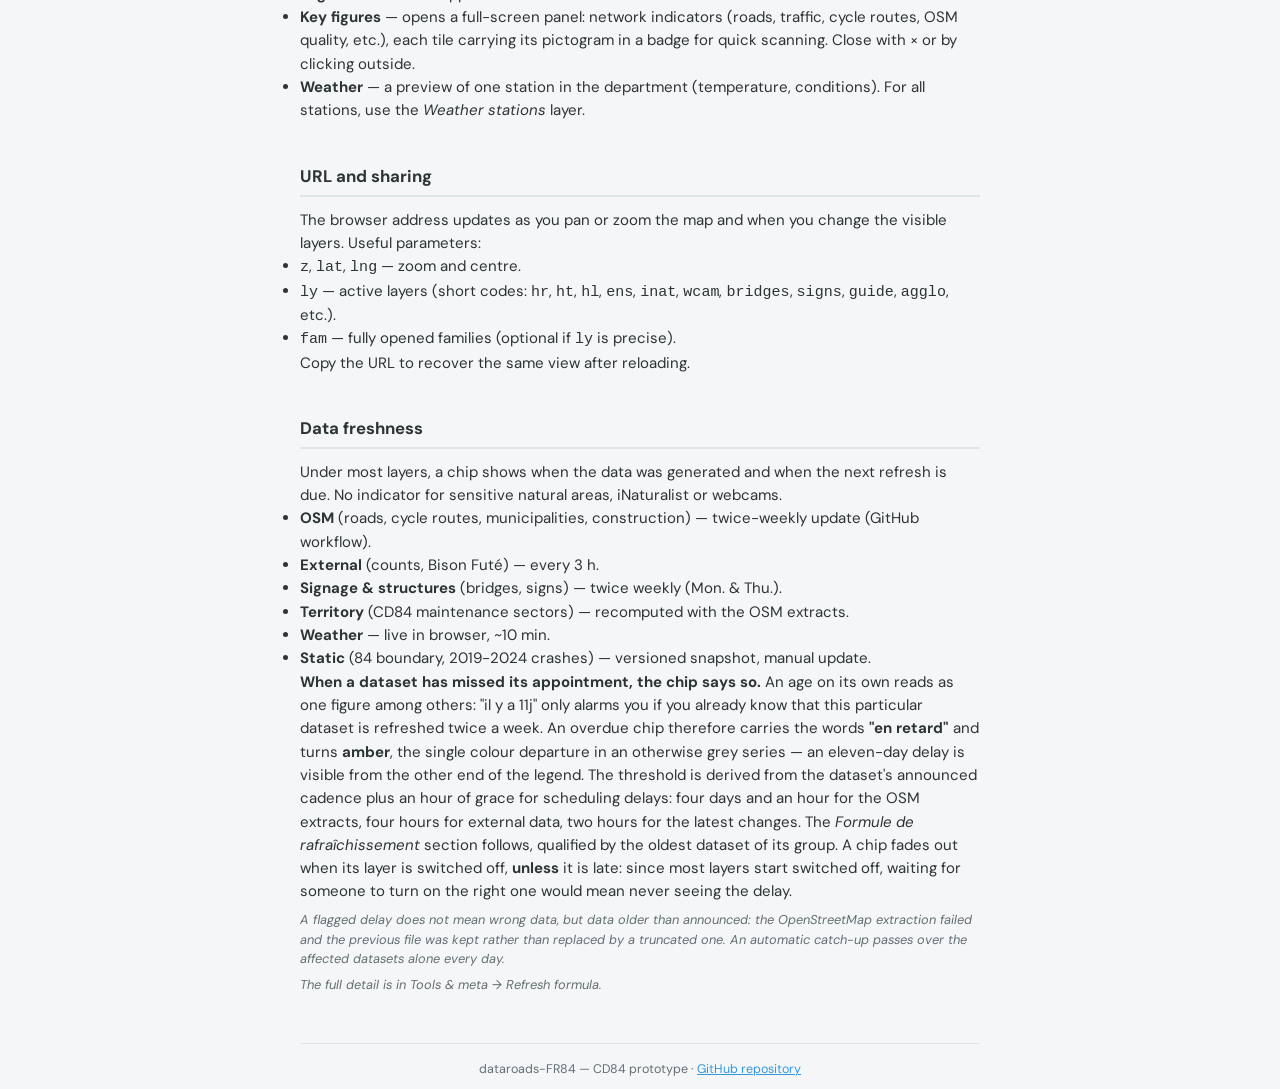
==== commit c59ecd57: "Show each basemap before it is chosen, and honour the radio group Five names in a list did not say w" ====
--- a/guide.en.html
+++ b/guide.en.html
@@ -75,7 +75,9 @@
 <p class="guide-hint">On load, only the department boundary is visible: turn on the layers you need.</p>
 
 <p><strong>The basemap stops at Vaucluse.</strong> The map is drawn inside the department only; around it, a sober flat colour and nothing else. This is not merely a matter of legibility: tiles outside Vaucluse are never even requested from the server, which makes loading and zooming out markedly faster.</p>
-<p><strong>Five basemaps to choose from.</strong> The layers button in the toolbar opens the list: <strong>IGN — Plan</strong> by default, <strong>IGN — BD ORTHO</strong> and <strong>Esri — Imagery</strong> for aerial views, <strong>OpenStreetMap</strong> and <strong>OpenStreetMap France</strong>. Aerial imagery shows what a plan cannot — the real extent of a junction, the width of a rest area, what grows on a verge; the two OSM renderings show the data as contributors see it. Plans are desaturated so as to stay behind the roads, aerial views are not, their colour being exactly what one comes for. The chosen basemap travels in the share link, and the clip to the department holds for all of them.</p>
+<p><strong>Five basemaps to choose from.</strong> The layers button in the toolbar opens the list: <strong>IGN — Plan</strong> by default, <strong>IGN — BD ORTHO</strong> and <strong>Esri — Imagery</strong> for aerial views, <strong>OpenStreetMap</strong> and <strong>OpenStreetMap France</strong>. Each row shows a thumbnail — a real tile of the department, taken over Avignon — so you see the basemap before choosing it instead of guessing from its name. Aerial imagery shows what a plan cannot — the real extent of a junction, the width of a rest area, what grows on a verge; the two OSM renderings show the data as contributors see it. Plans are desaturated so as to stay behind the roads, aerial views are not, their colour being exactly what one comes for. The chosen basemap travels in the share link, and the clip to the department holds for all of them.</p>
+<p>The panel works from the keyboard too: the <strong>arrow keys</strong> move through the five entries, <strong>space</strong> or <strong>enter</strong> confirms the one you are on, <span class="guide-kbd">Esc</span> closes it. A click anywhere else on the page also closes it.</p>
+<p class="guide-hint">Aerial views carry no place names: this is the raw IGN or Esri photography. To find a toponym again, switch back to the IGN Plan or to one of the OpenStreetMap renderings.</p>
         </section>
         <section class="guide-section" id="controles">
             <h2>Visibility controls</h2>
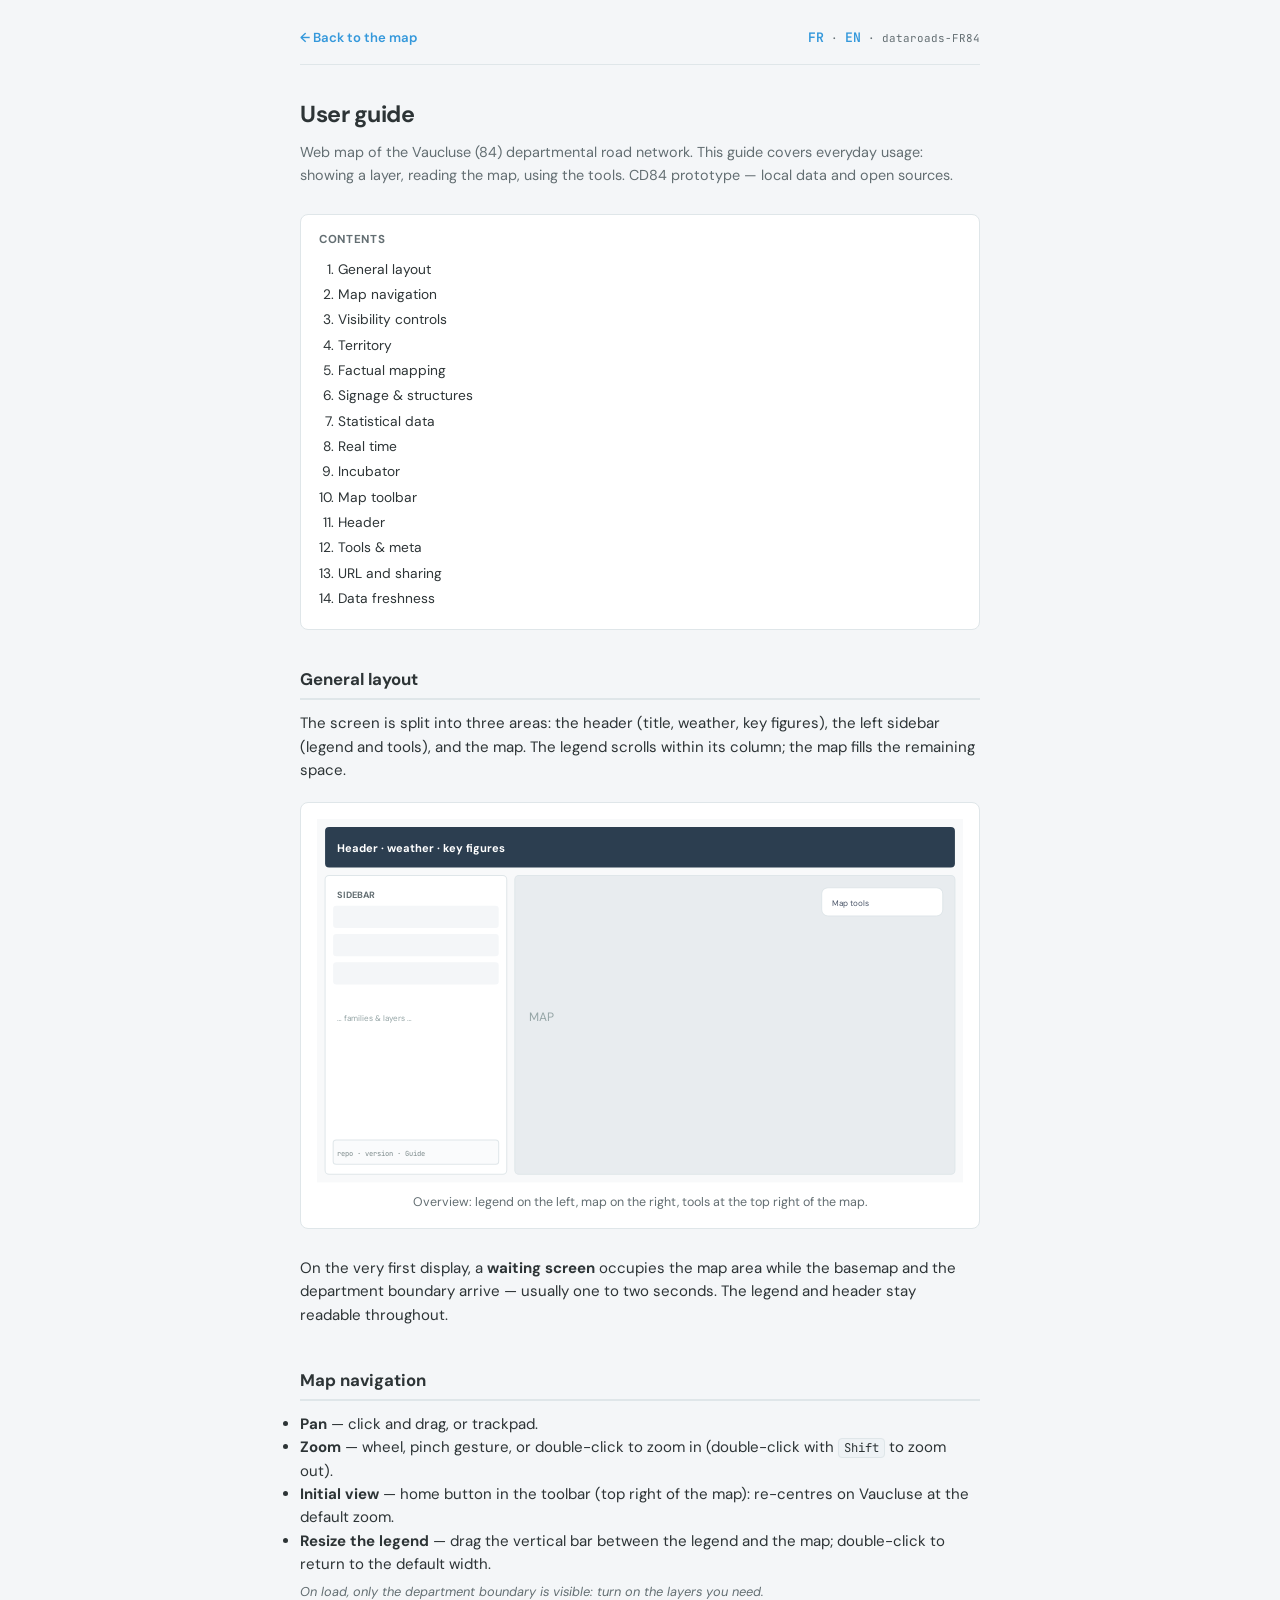
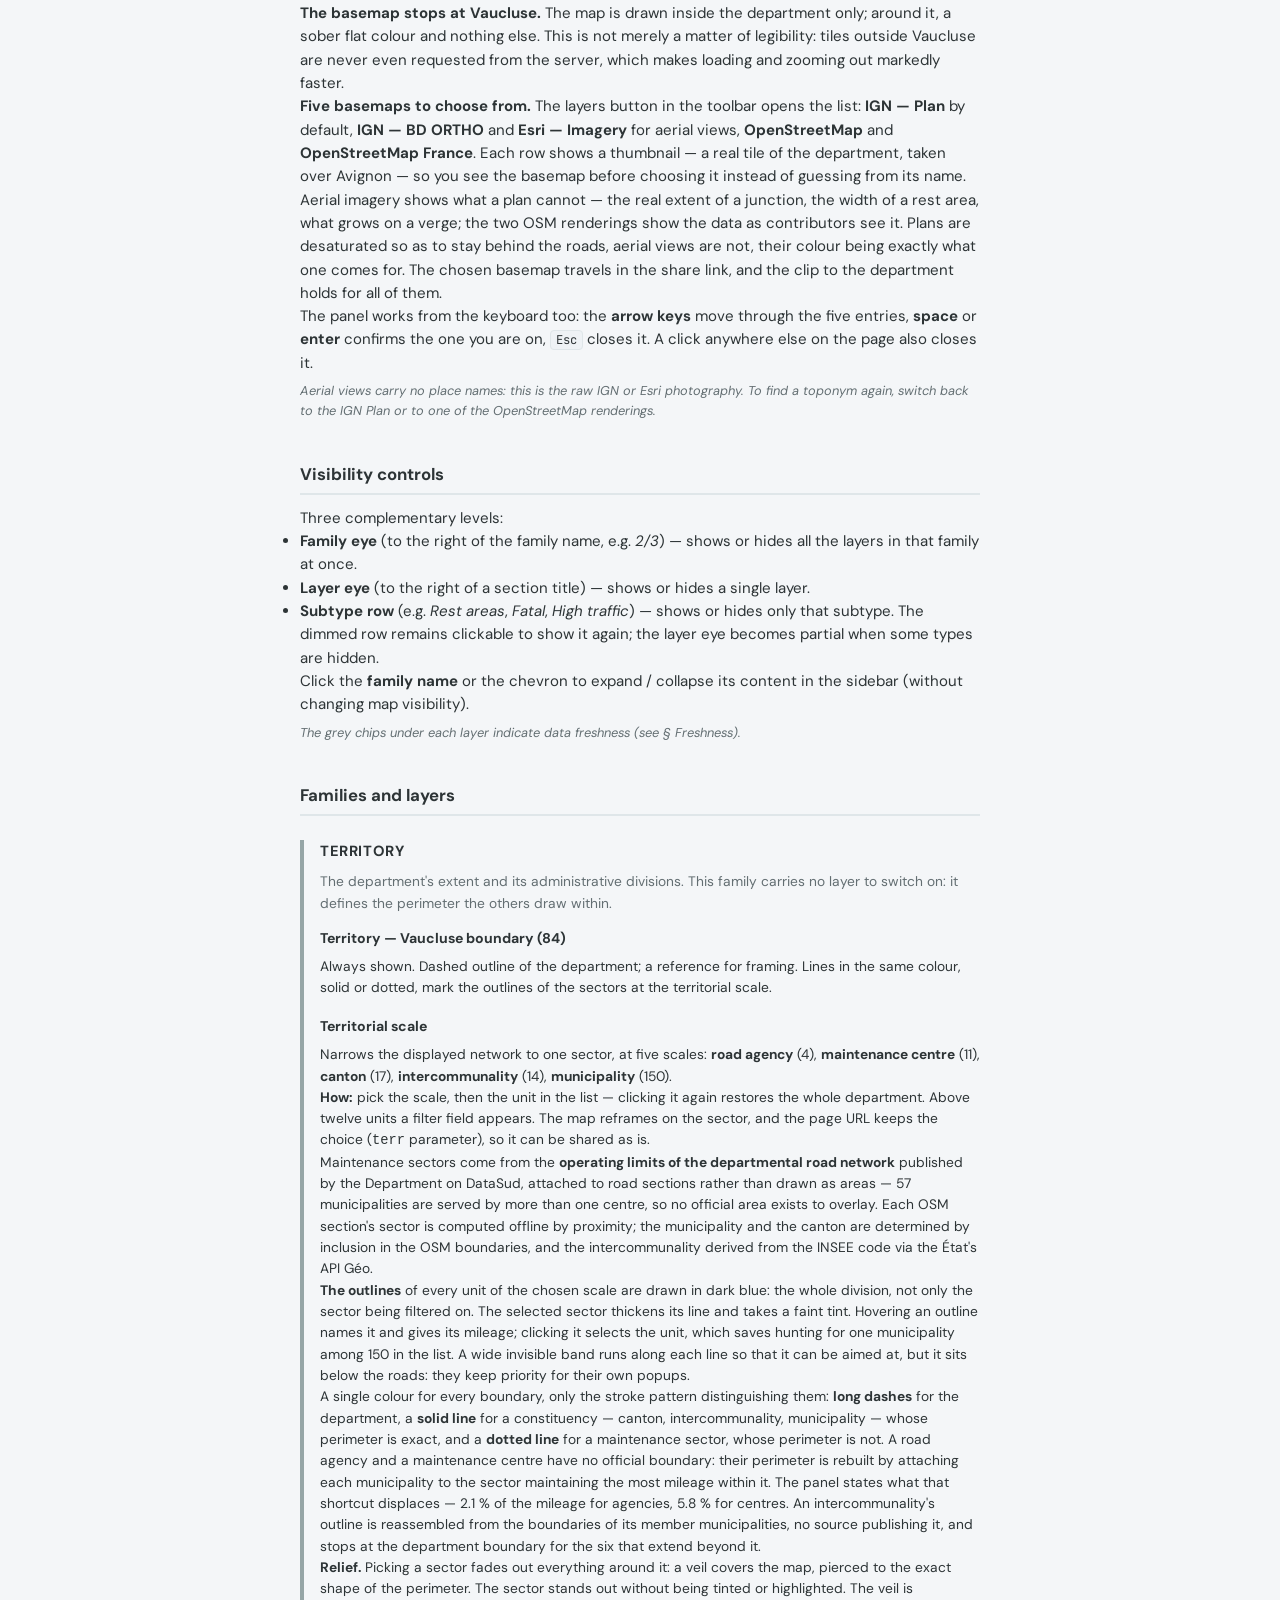
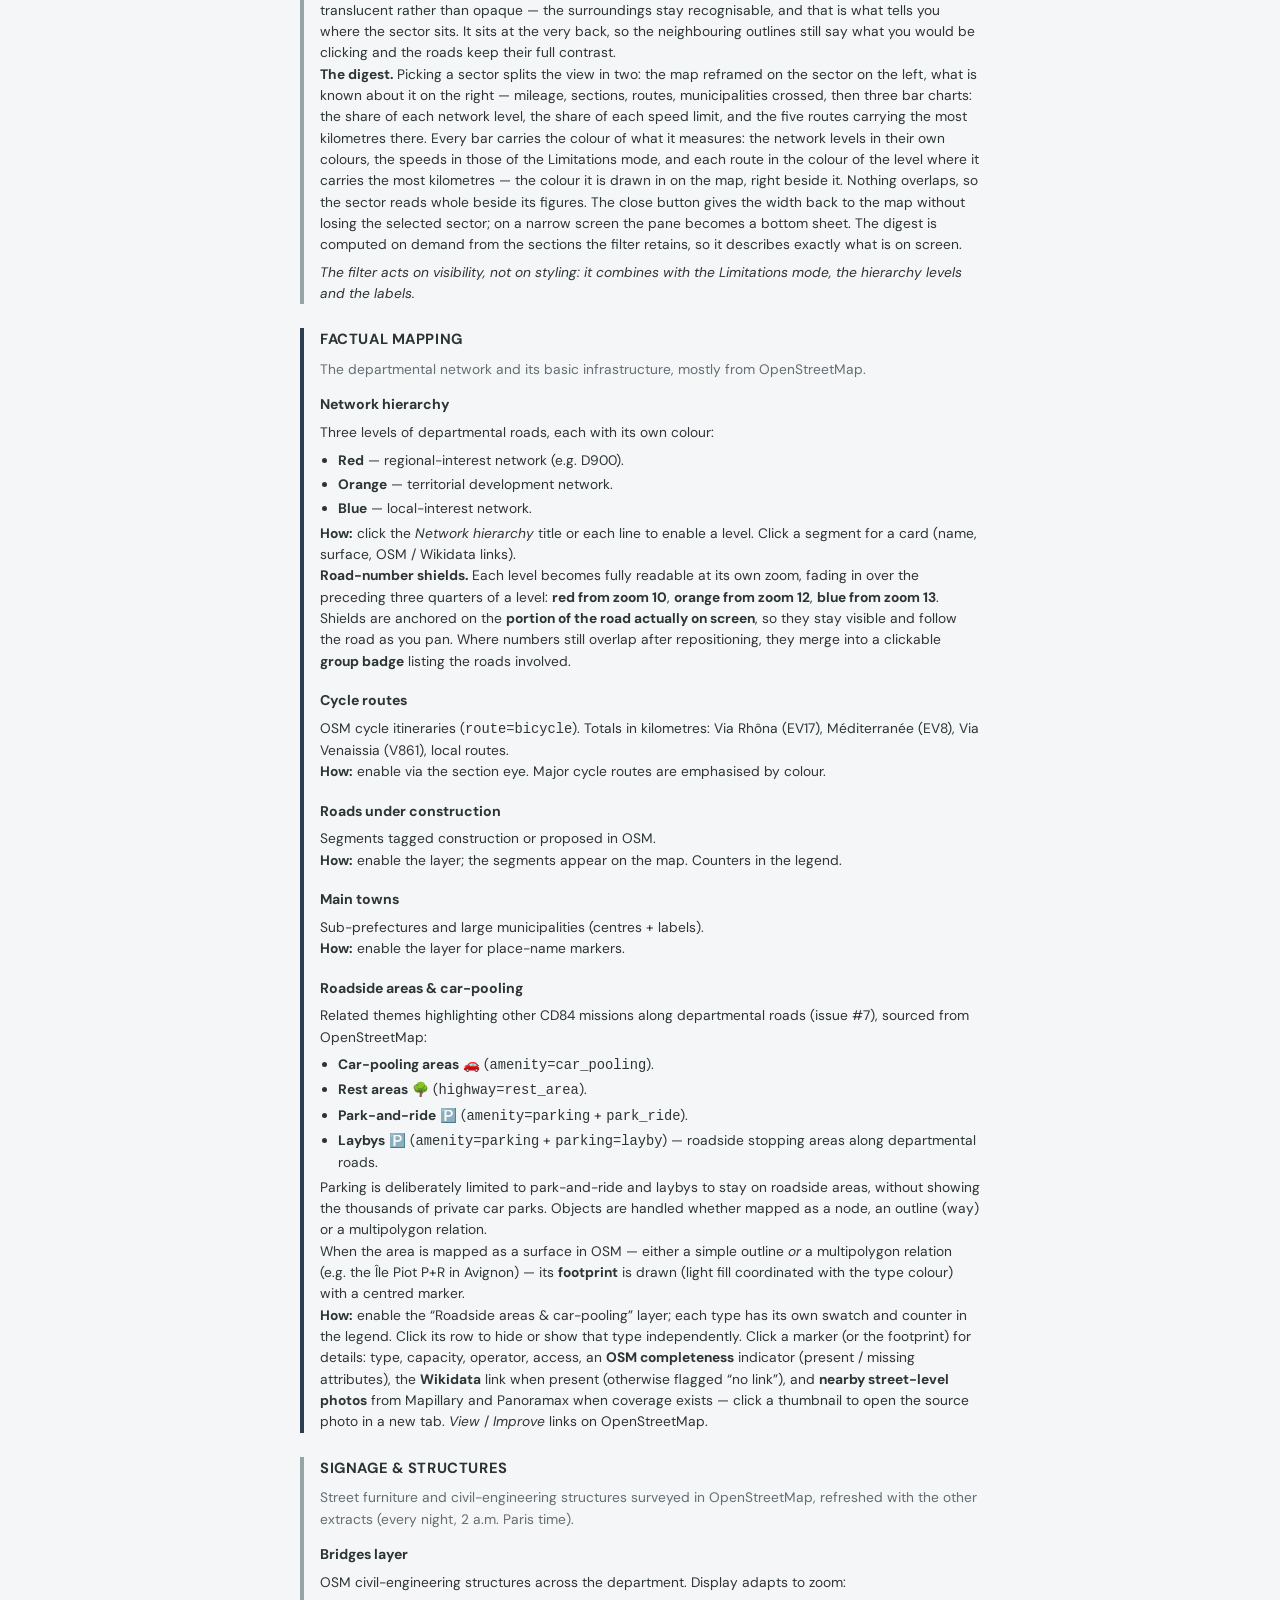
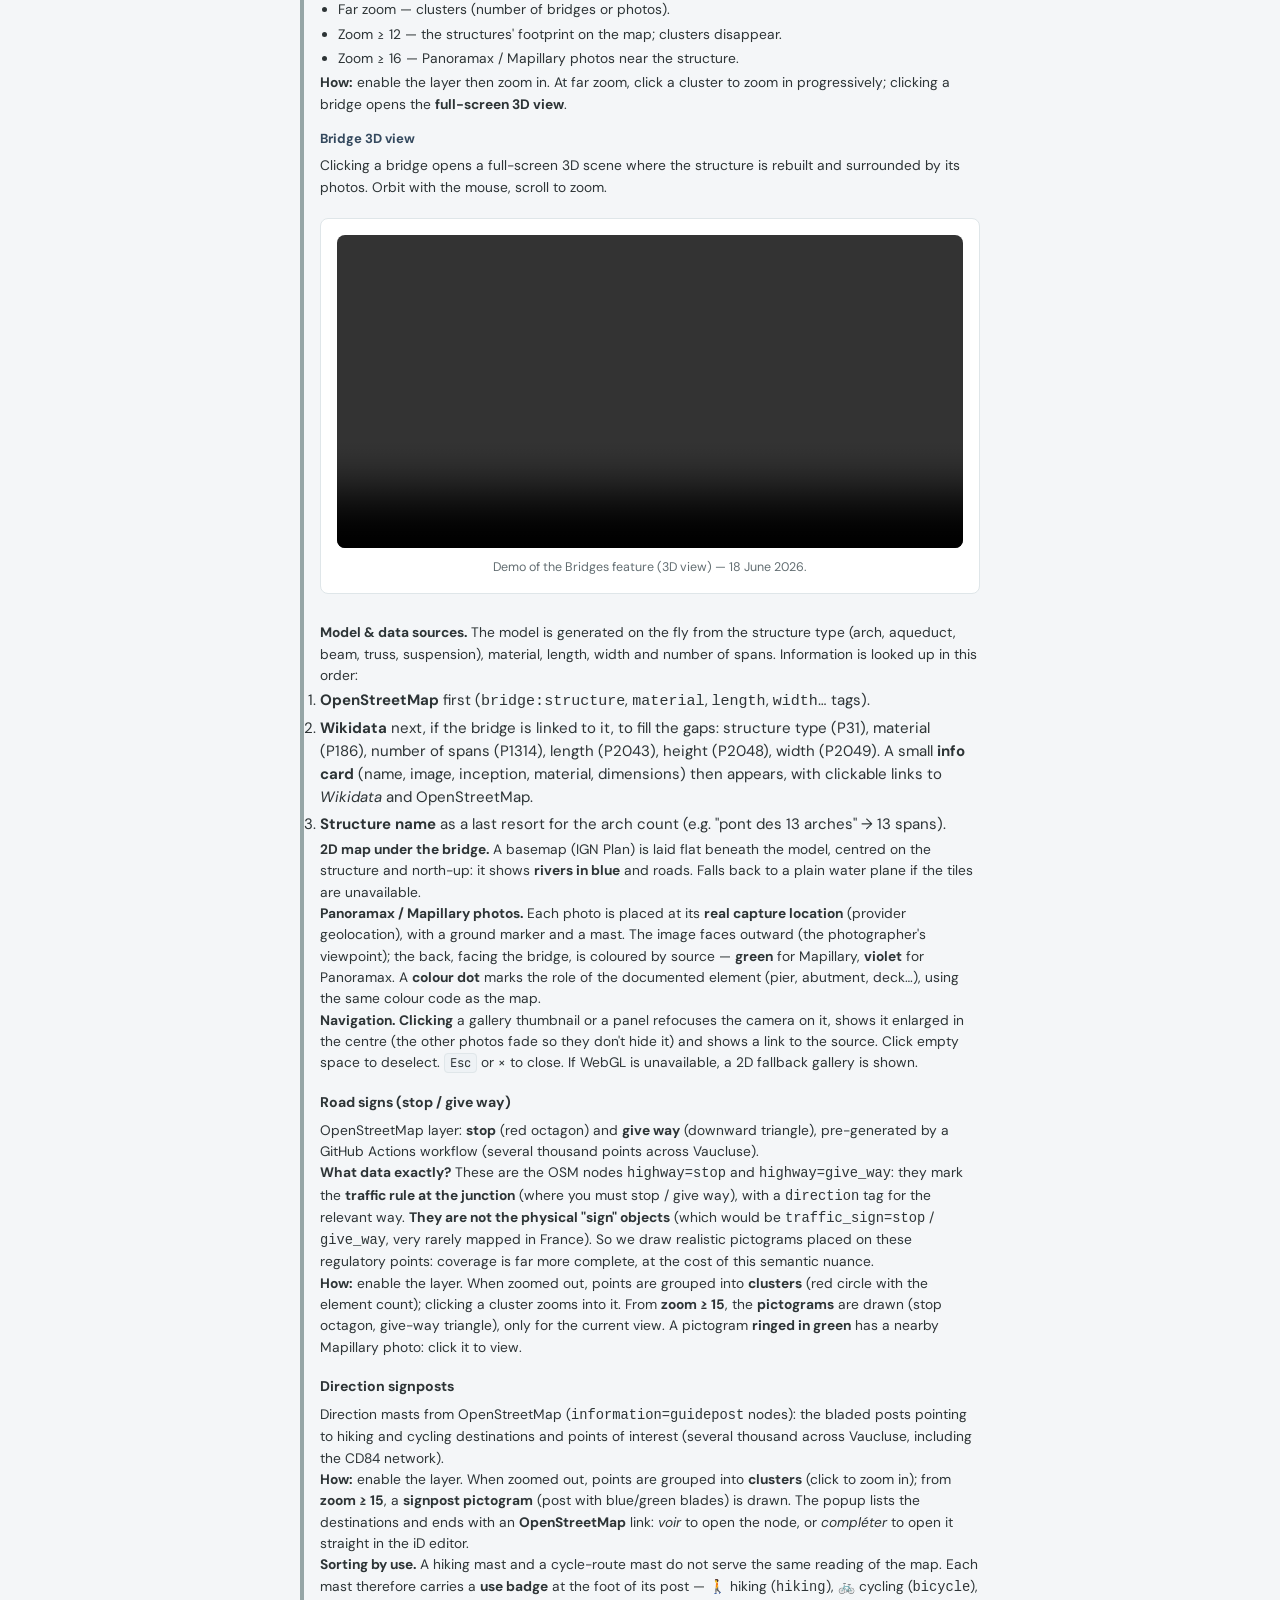
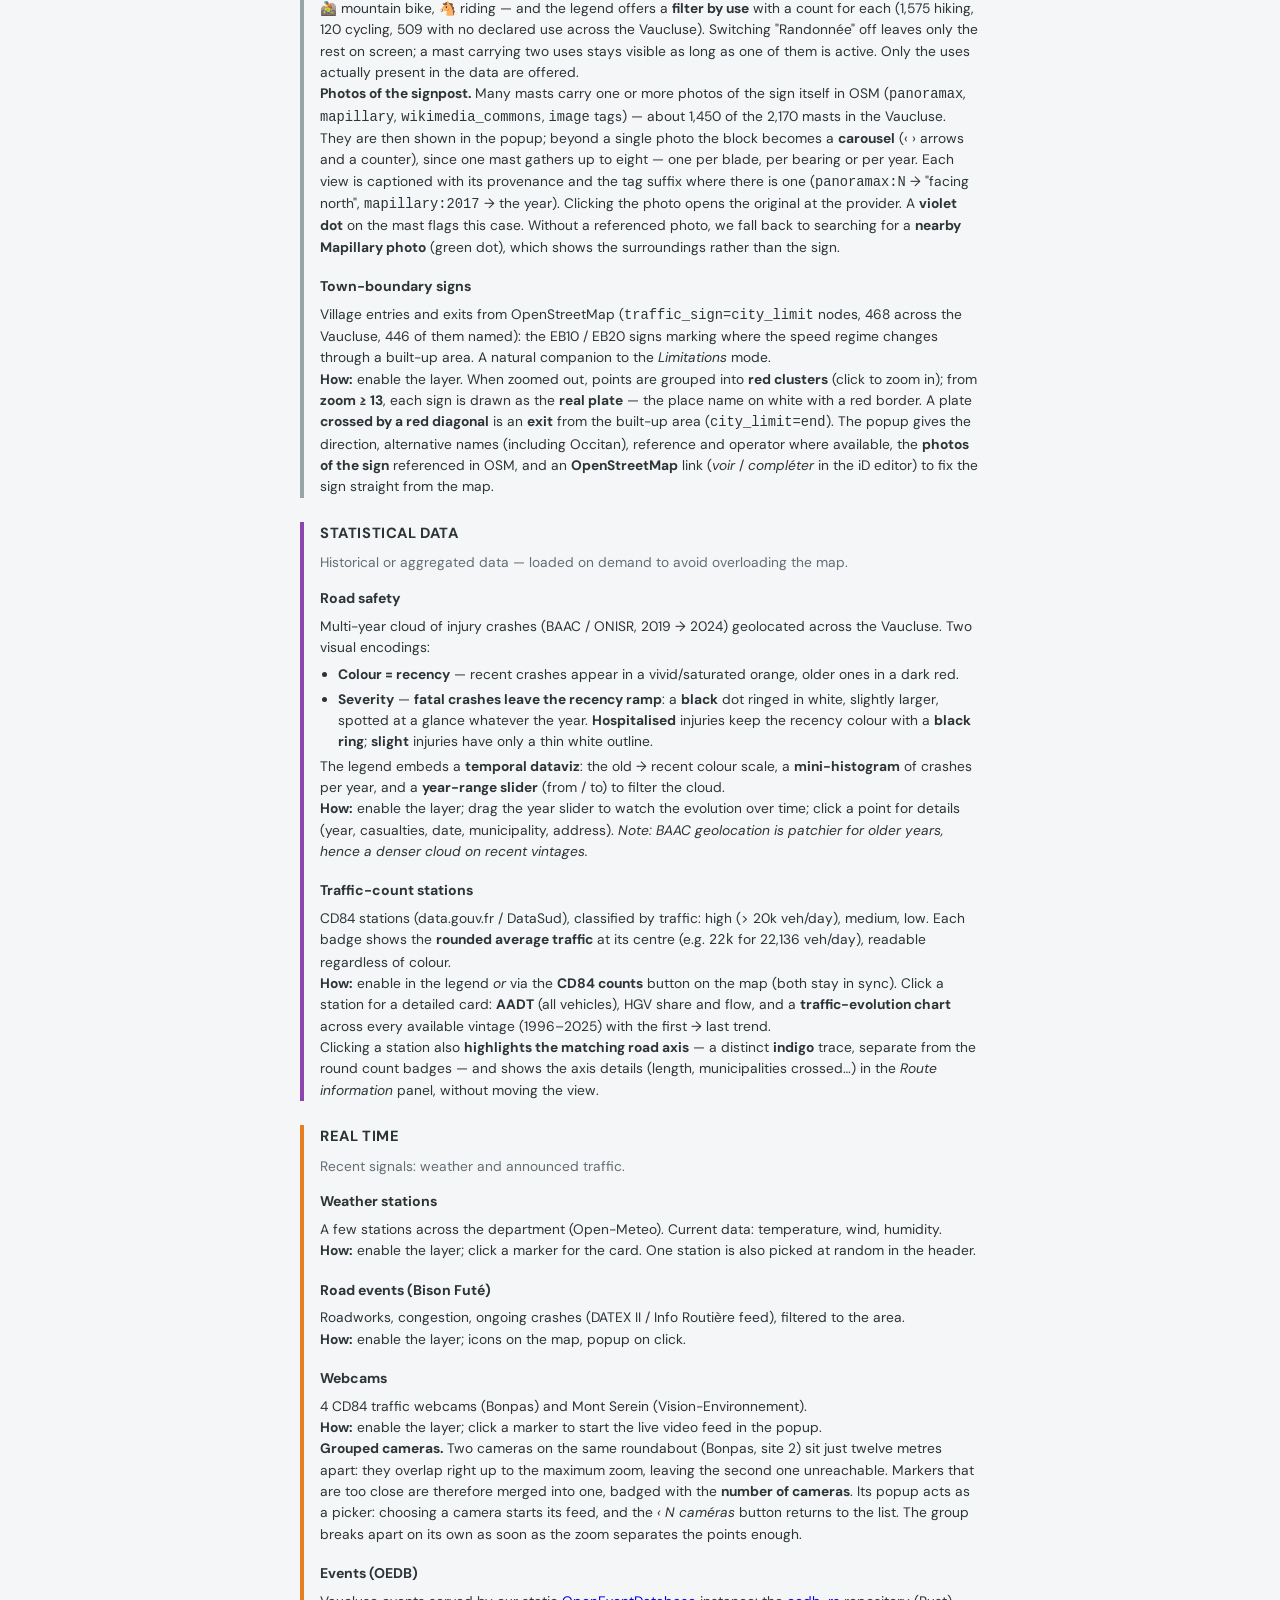
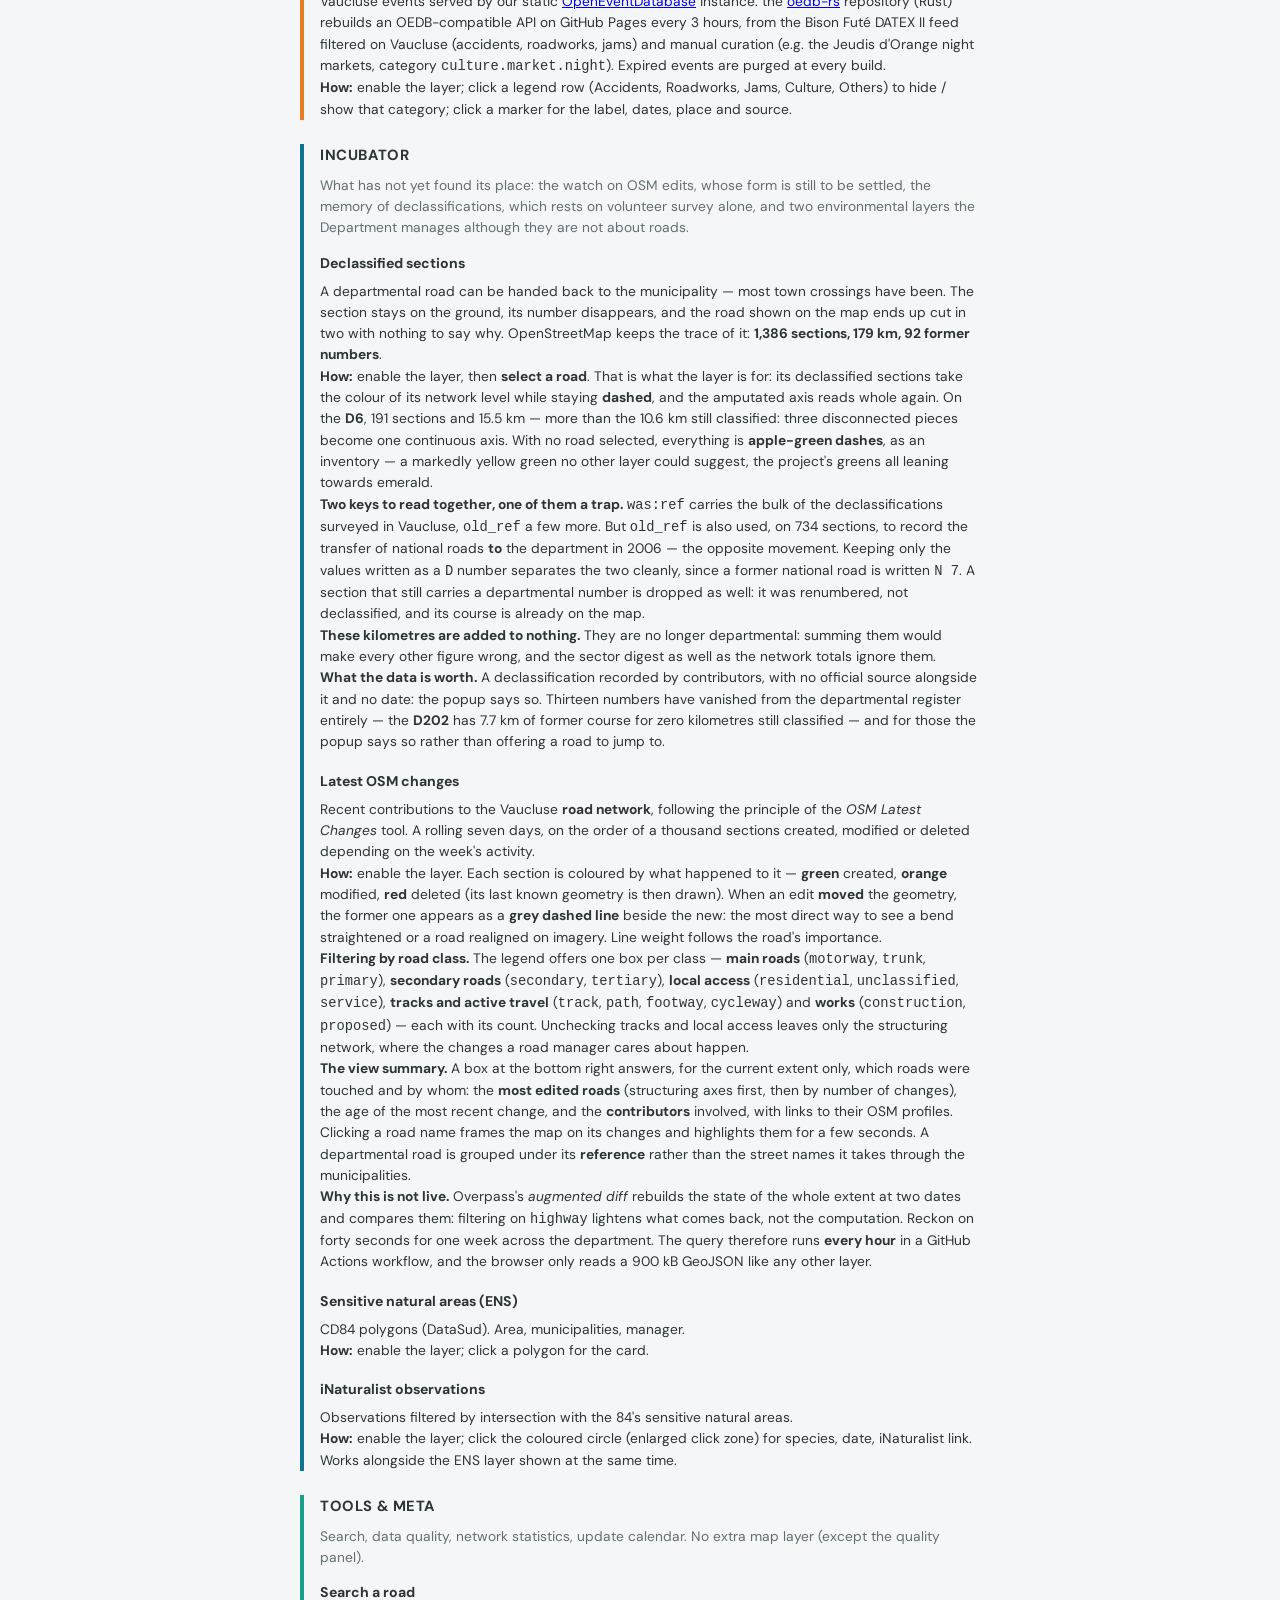
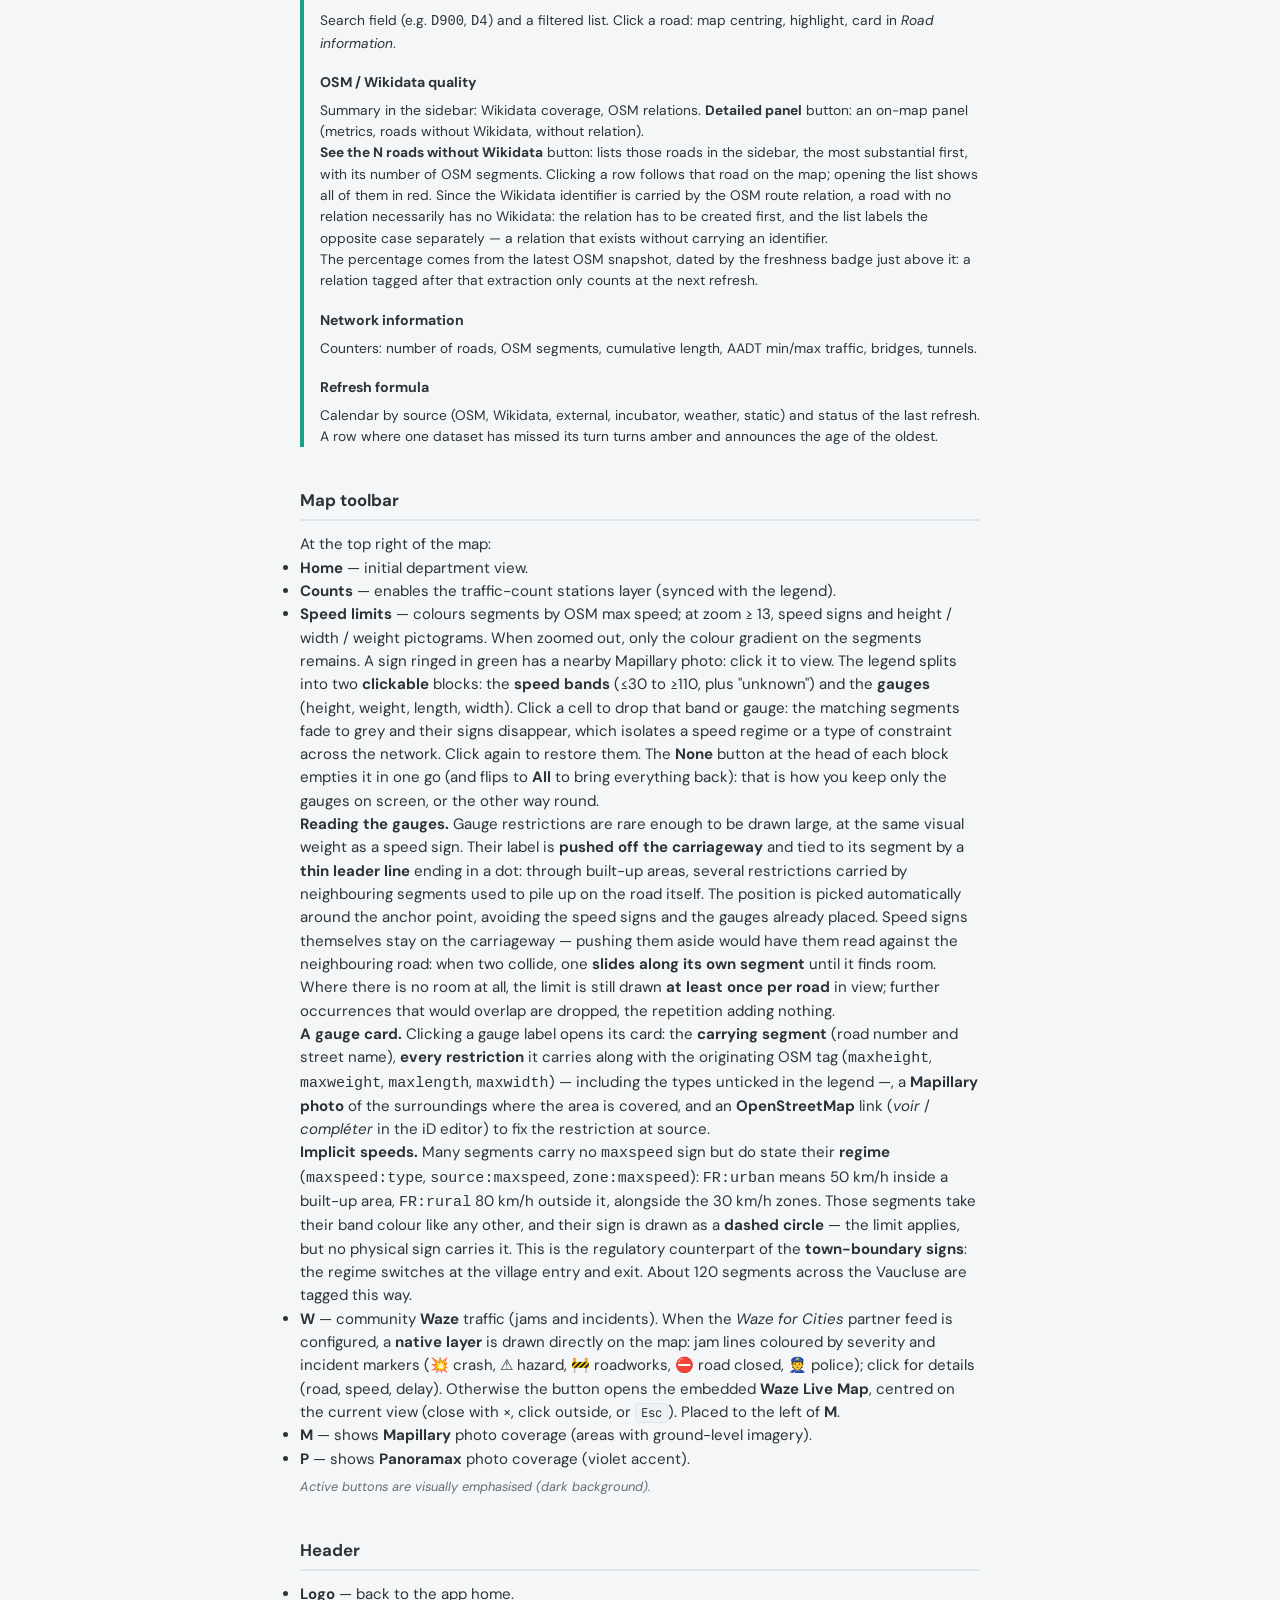
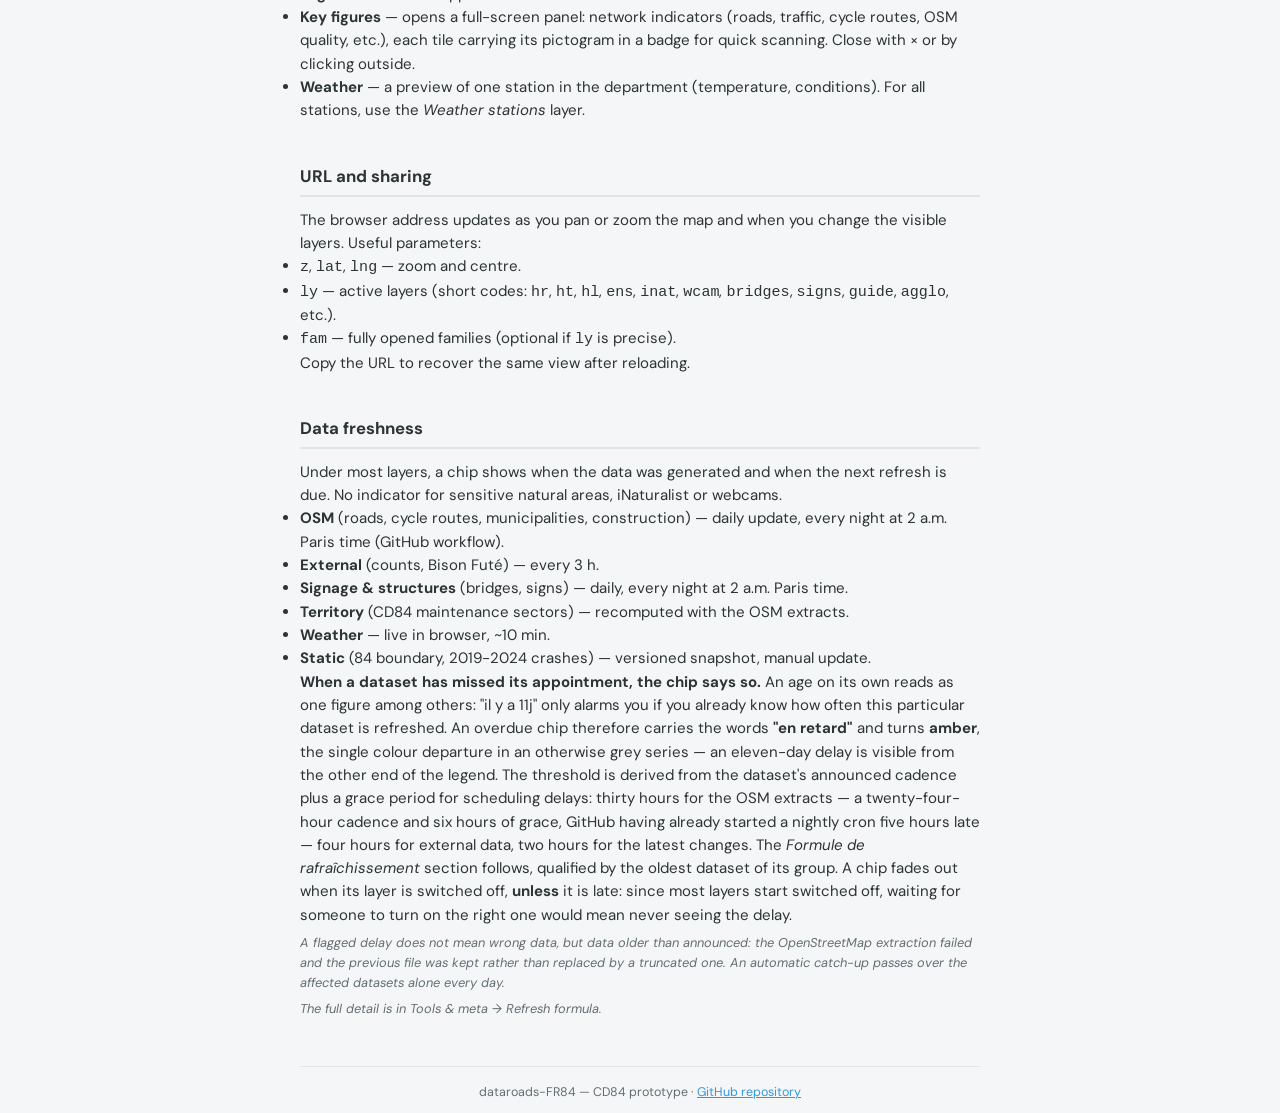
==== commit d612146b: "Extract OSM data every night at 2 a.m. French time GitHub Actions crons are expressed in UTC and ign" ====
--- a/guide.en.html
+++ b/guide.en.html
@@ -151,7 +151,7 @@
 </article>
 <article class="guide-family" data-family="signage" id="signage">
 <h3>Signage &amp; structures</h3>
-<p>Street furniture and civil-engineering structures surveyed in OpenStreetMap, refreshed with the other extracts (twice weekly, Mon. &amp; Thu.).</p>
+<p>Street furniture and civil-engineering structures surveyed in OpenStreetMap, refreshed with the other extracts (every night, 2 a.m. Paris time).</p>
 <div class="guide-layer" id="layer-ponts">
 <h4>Bridges layer</h4>
 <p>OSM civil-engineering structures across the department. Display adapts to zoom:</p>
@@ -320,14 +320,14 @@
             <h2>Data freshness</h2>
 <p>Under most layers, a chip shows when the data was generated and when the next refresh is due. No indicator for sensitive natural areas, iNaturalist or webcams.</p>
 <ul>
-<li><strong>OSM</strong> (roads, cycle routes, municipalities, construction) — twice-weekly update (GitHub workflow).</li>
+<li><strong>OSM</strong> (roads, cycle routes, municipalities, construction) — daily update, every night at 2 a.m. Paris time (GitHub workflow).</li>
 <li><strong>External</strong> (counts, Bison Futé) — every 3 h.</li>
-<li><strong>Signage &amp; structures</strong> (bridges, signs) — twice weekly (Mon. &amp; Thu.).</li>
+<li><strong>Signage &amp; structures</strong> (bridges, signs) — daily, every night at 2 a.m. Paris time.</li>
 <li><strong>Territory</strong> (CD84 maintenance sectors) — recomputed with the OSM extracts.</li>
 <li><strong>Weather</strong> — live in browser, ~10 min.</li>
 <li><strong>Static</strong> (84 boundary, 2019-2024 crashes) — versioned snapshot, manual update.</li>
 </ul>
-<p><strong>When a dataset has missed its appointment, the chip says so.</strong> An age on its own reads as one figure among others: "il y a 11j" only alarms you if you already know that this particular dataset is refreshed twice a week. An overdue chip therefore carries the words <strong>"en retard"</strong> and turns <strong>amber</strong>, the single colour departure in an otherwise grey series — an eleven-day delay is visible from the other end of the legend. The threshold is derived from the dataset's announced cadence plus an hour of grace for scheduling delays: four days and an hour for the OSM extracts, four hours for external data, two hours for the latest changes. The <em>Formule de rafraîchissement</em> section follows, qualified by the oldest dataset of its group. A chip fades out when its layer is switched off, <strong>unless</strong> it is late: since most layers start switched off, waiting for someone to turn on the right one would mean never seeing the delay.</p>
+<p><strong>When a dataset has missed its appointment, the chip says so.</strong> An age on its own reads as one figure among others: "il y a 11j" only alarms you if you already know how often this particular dataset is refreshed. An overdue chip therefore carries the words <strong>"en retard"</strong> and turns <strong>amber</strong>, the single colour departure in an otherwise grey series — an eleven-day delay is visible from the other end of the legend. The threshold is derived from the dataset's announced cadence plus a grace period for scheduling delays: thirty hours for the OSM extracts — a twenty-four-hour cadence and six hours of grace, GitHub having already started a nightly cron five hours late — four hours for external data, two hours for the latest changes. The <em>Formule de rafraîchissement</em> section follows, qualified by the oldest dataset of its group. A chip fades out when its layer is switched off, <strong>unless</strong> it is late: since most layers start switched off, waiting for someone to turn on the right one would mean never seeing the delay.</p>
 <p class="guide-hint">A flagged delay does not mean wrong data, but data older than announced: the OpenStreetMap extraction failed and the previous file was kept rather than replaced by a truncated one. An automatic catch-up passes over the affected datasets alone every day.</p>
 <p class="guide-hint">The full detail is in <em>Tools &amp; meta → Refresh formula</em>.</p>
         </section>
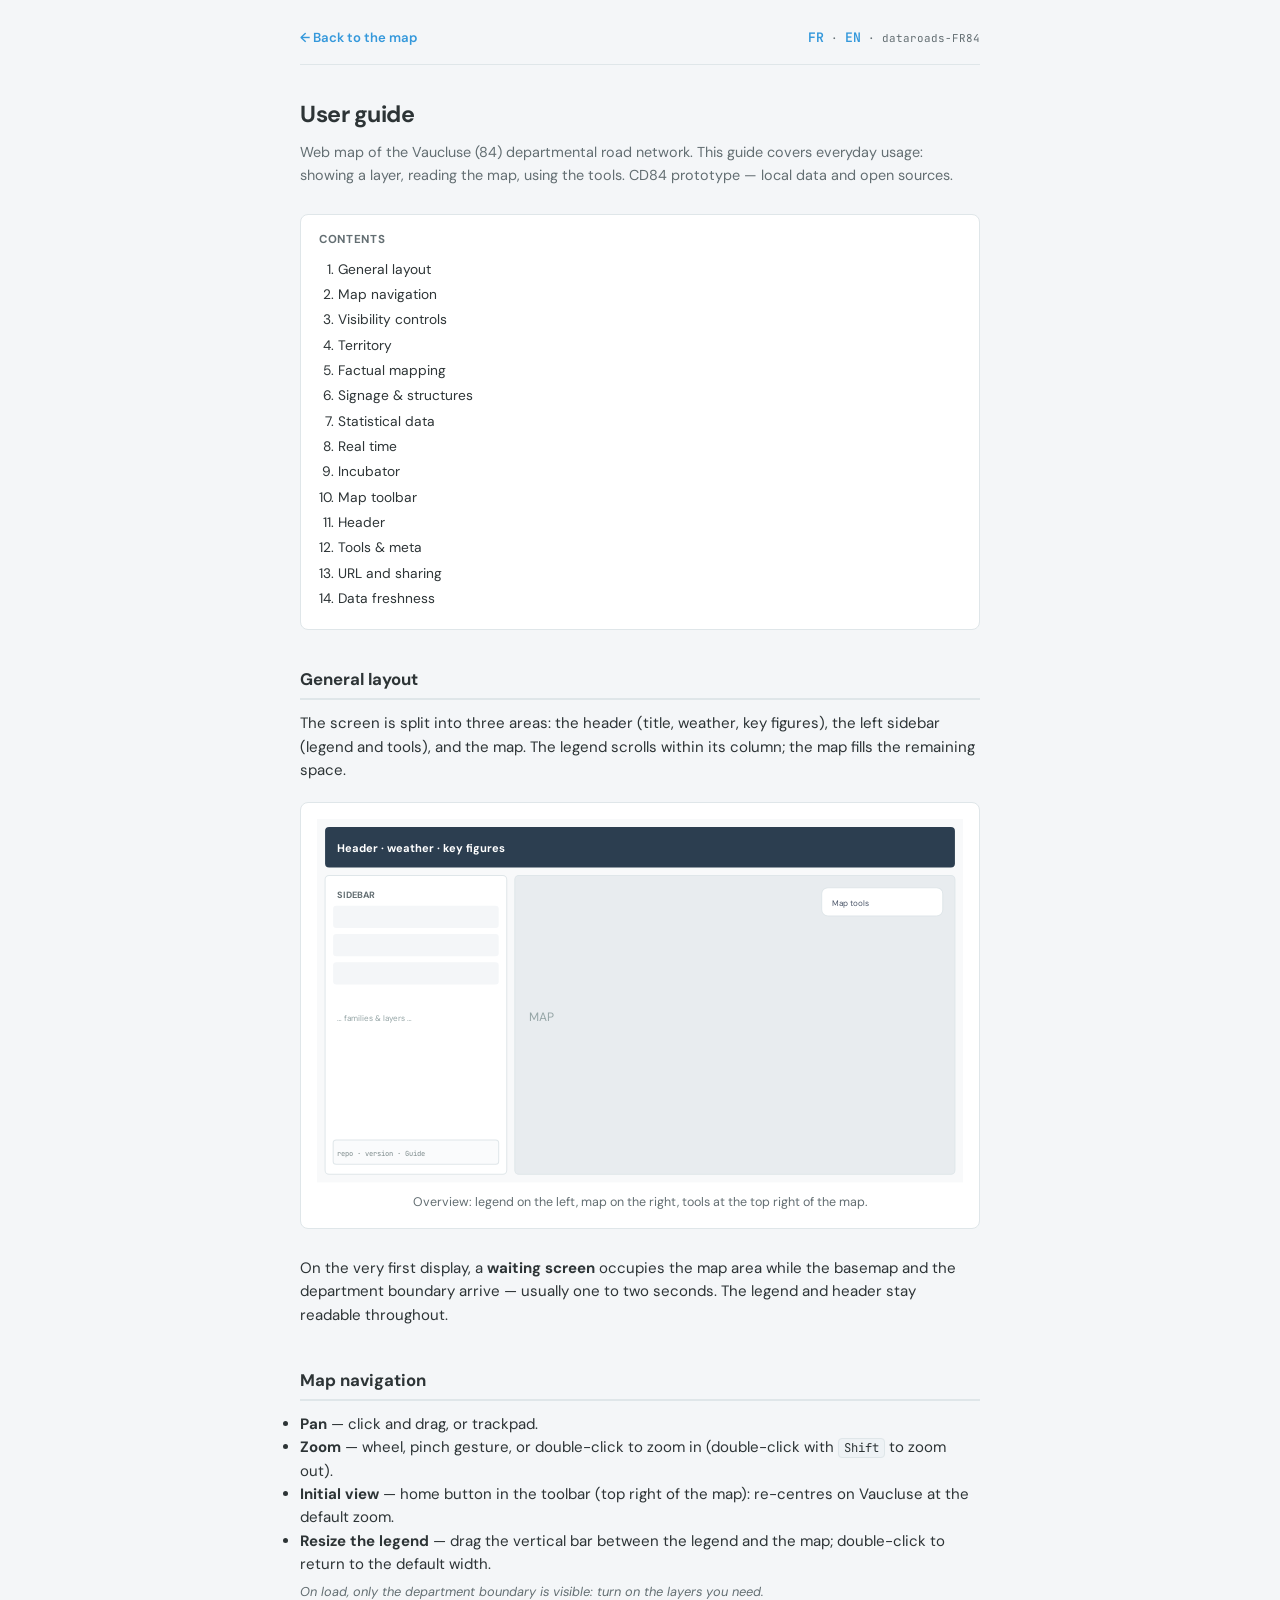
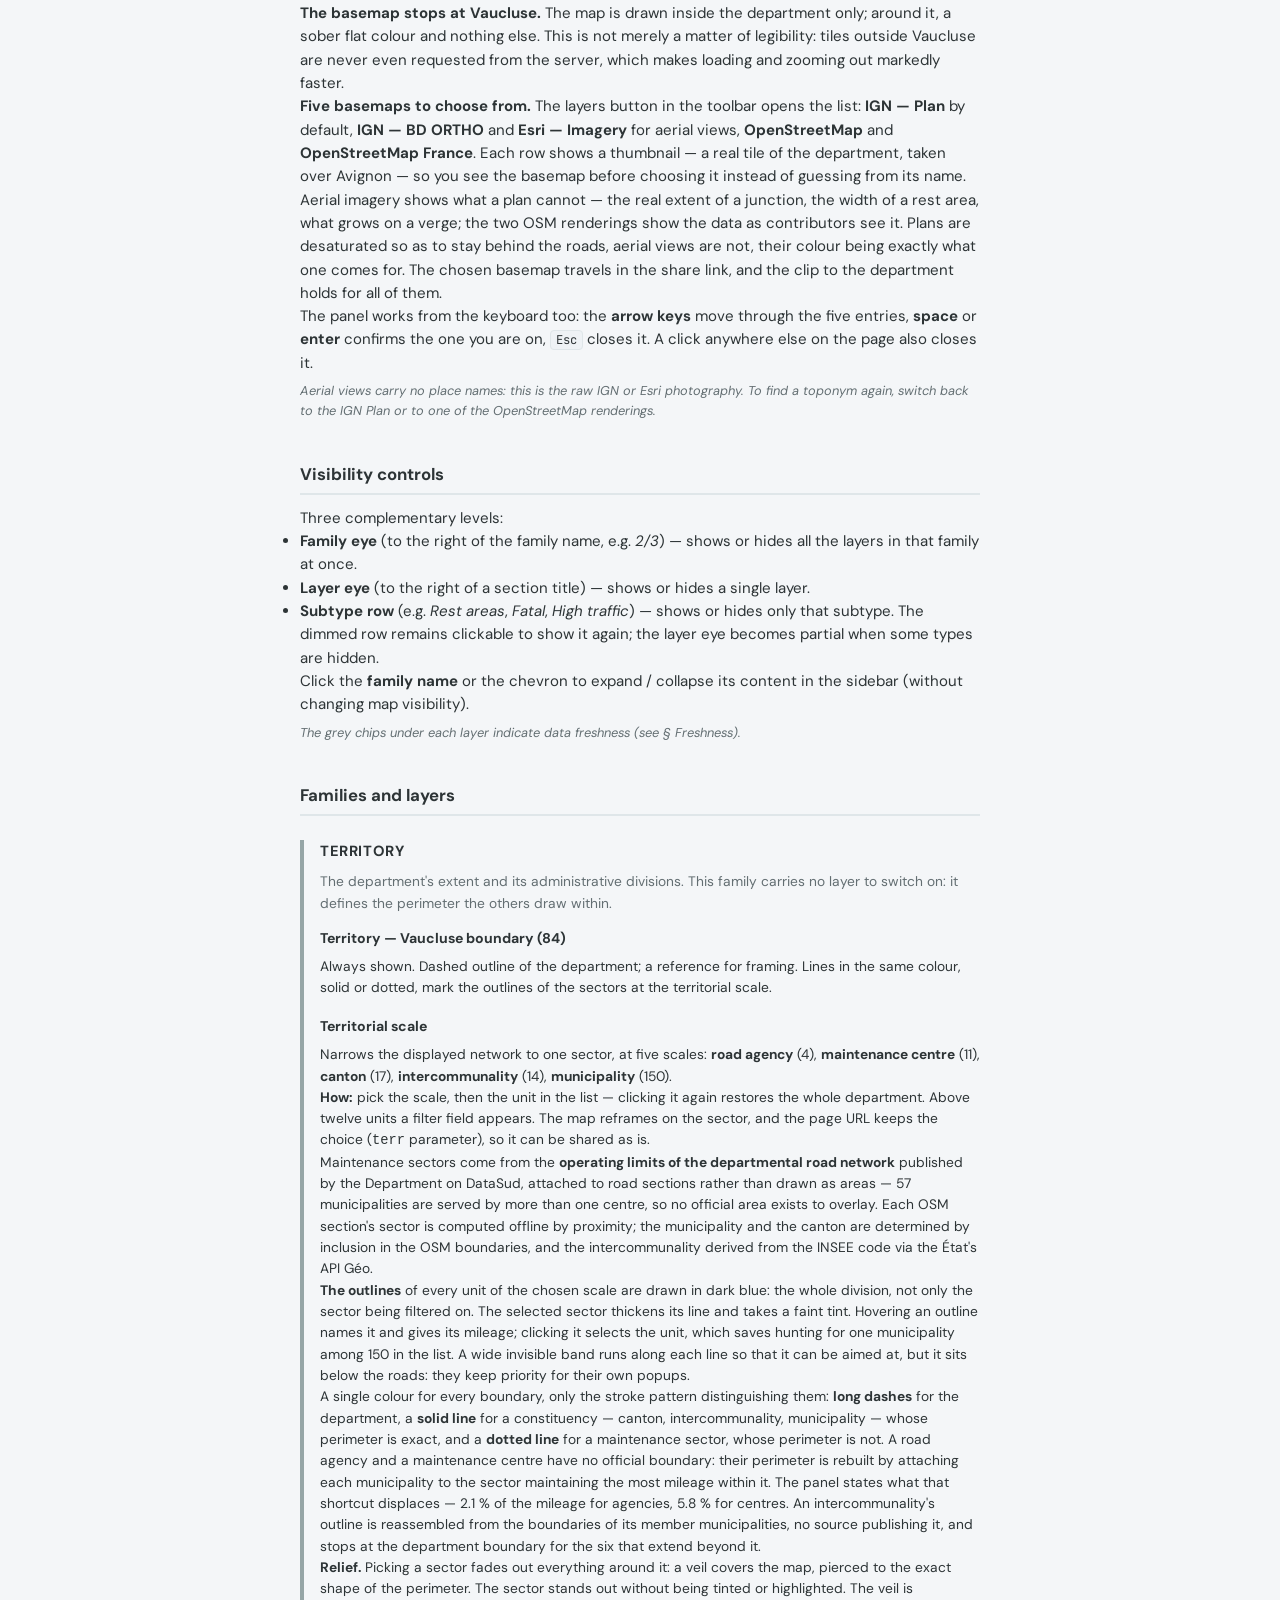
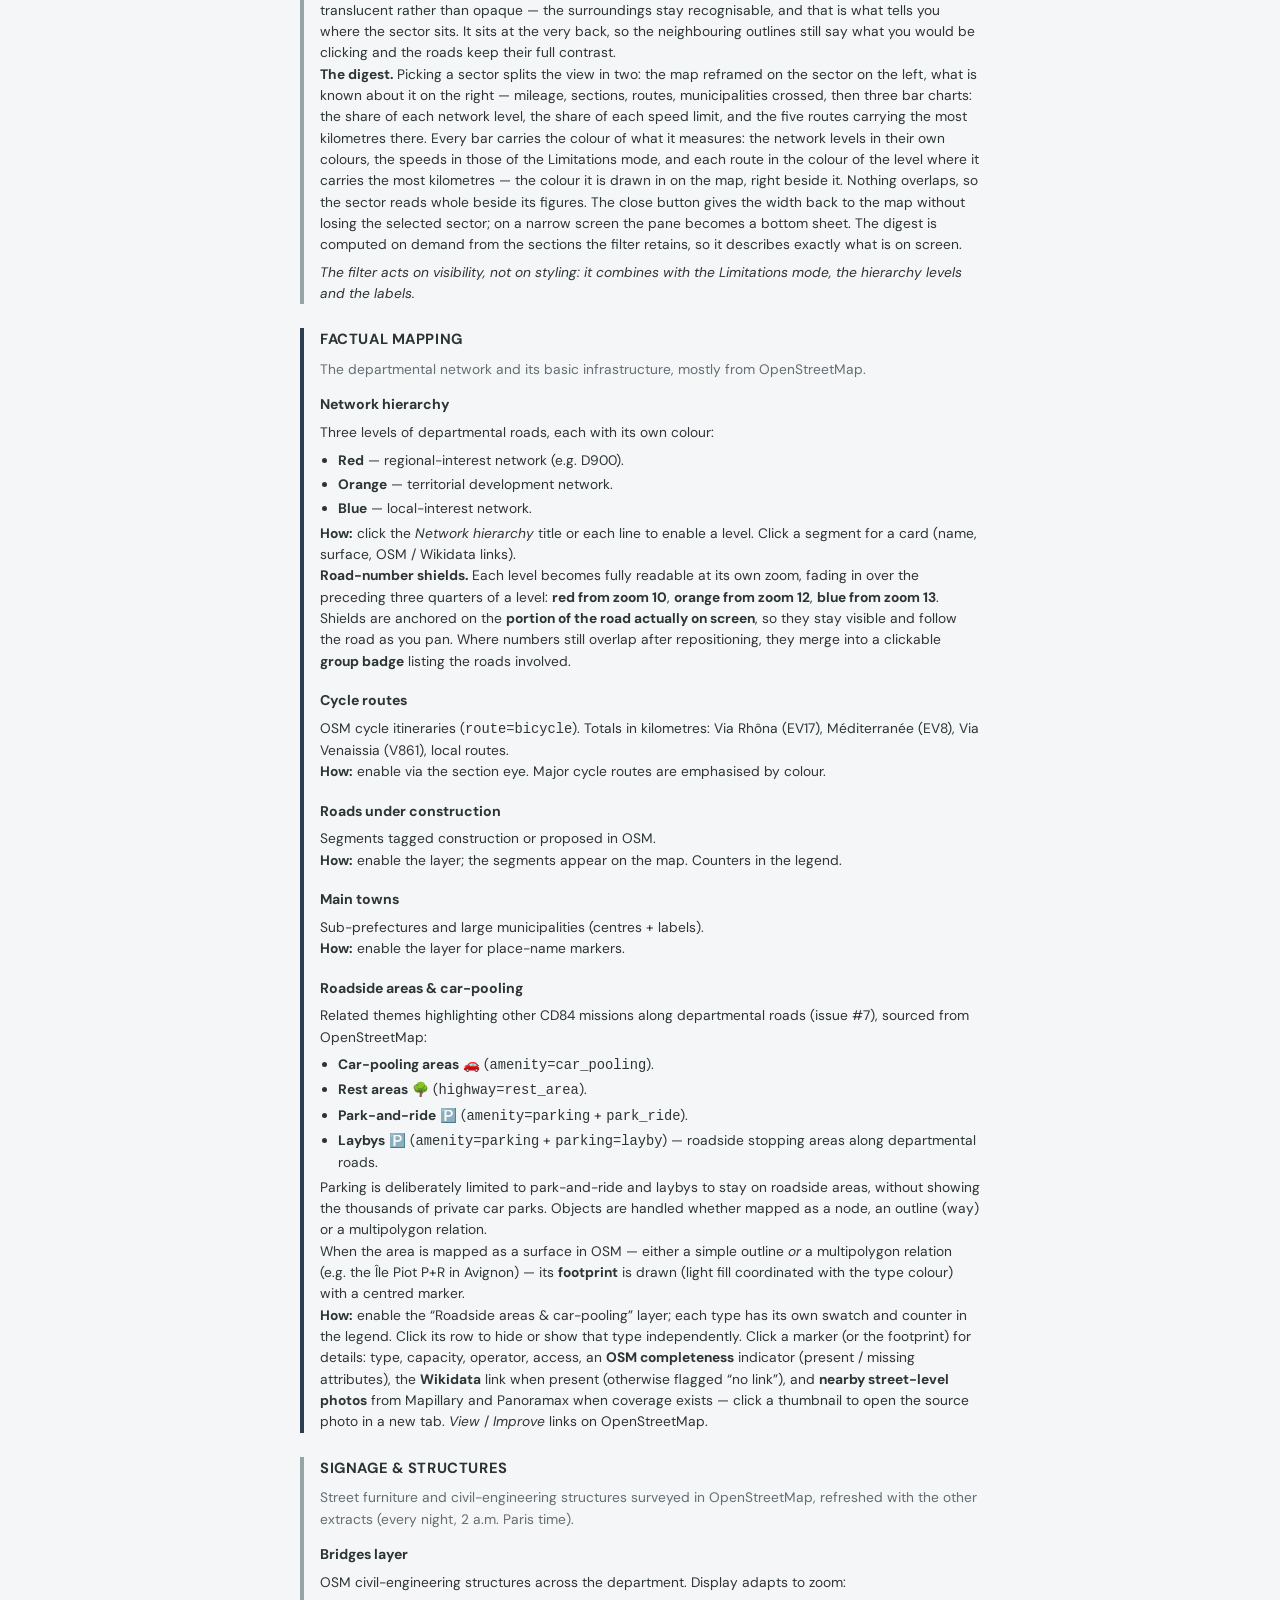
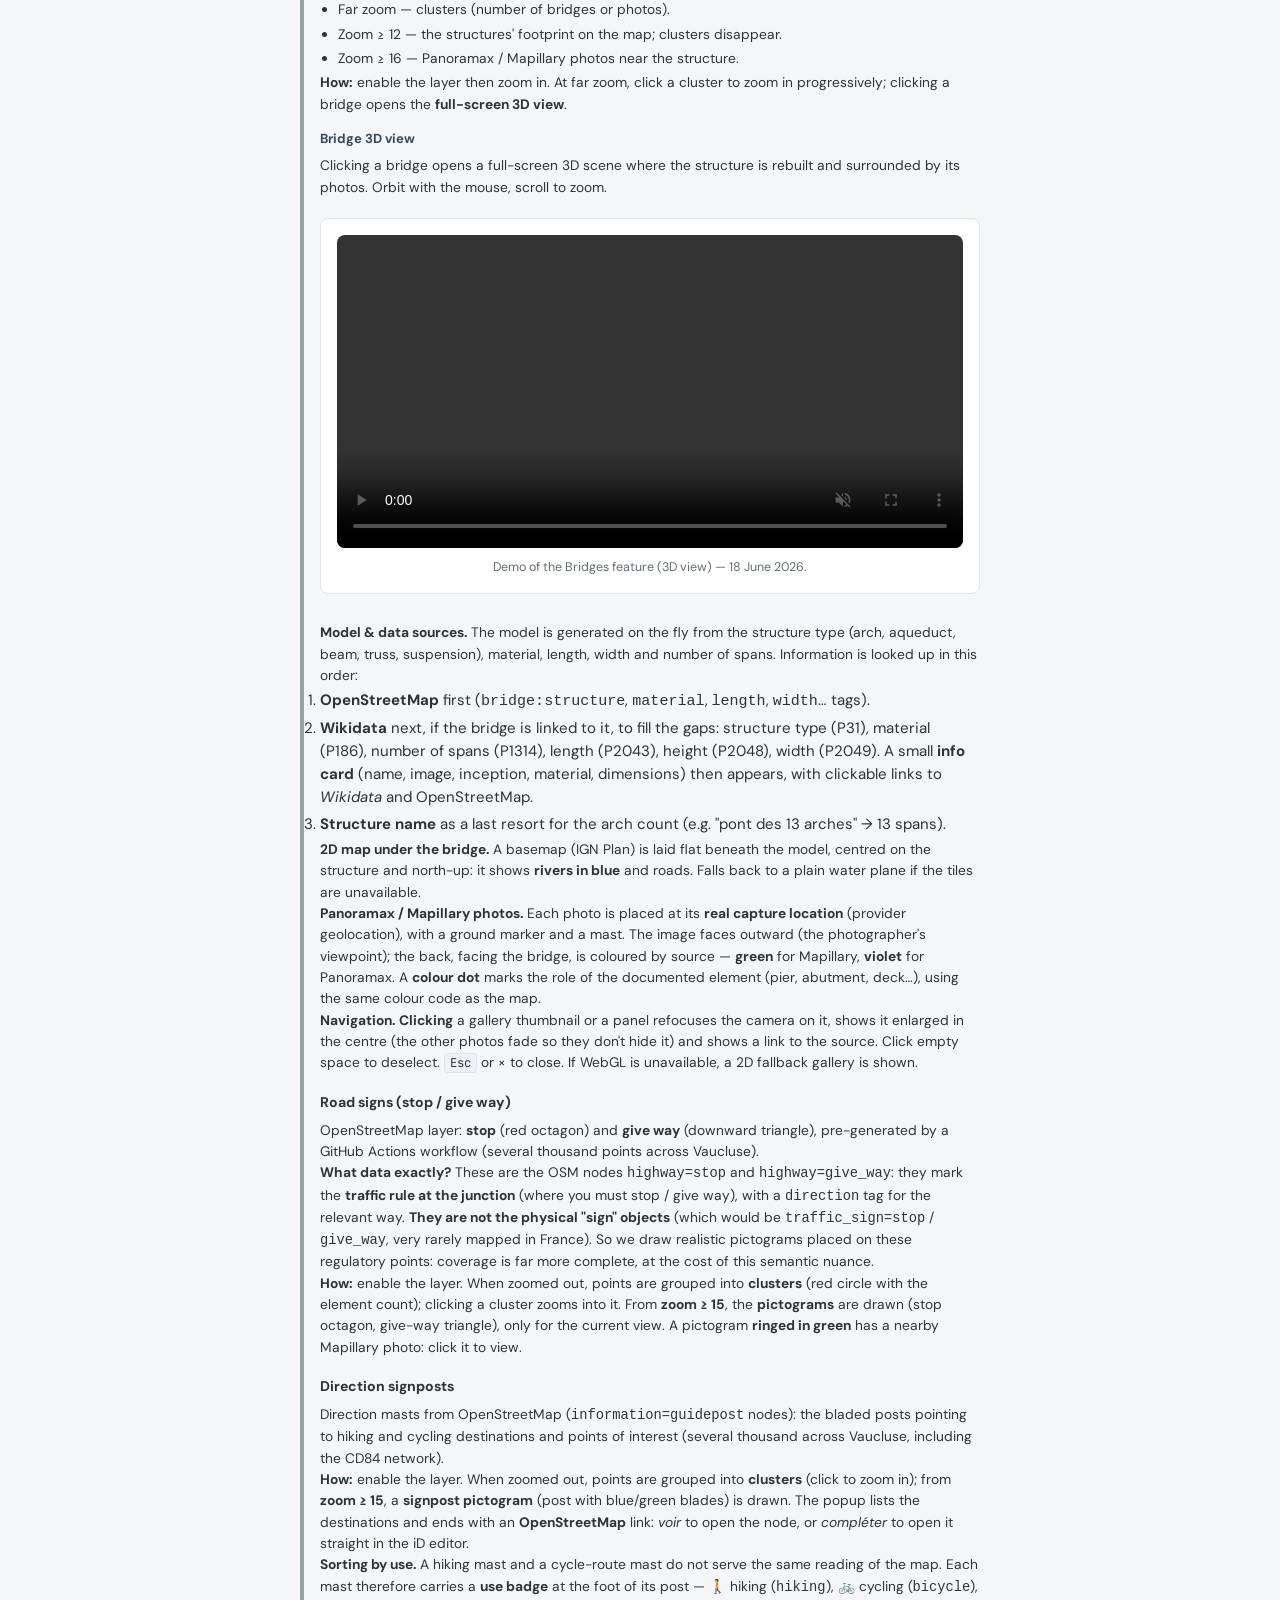
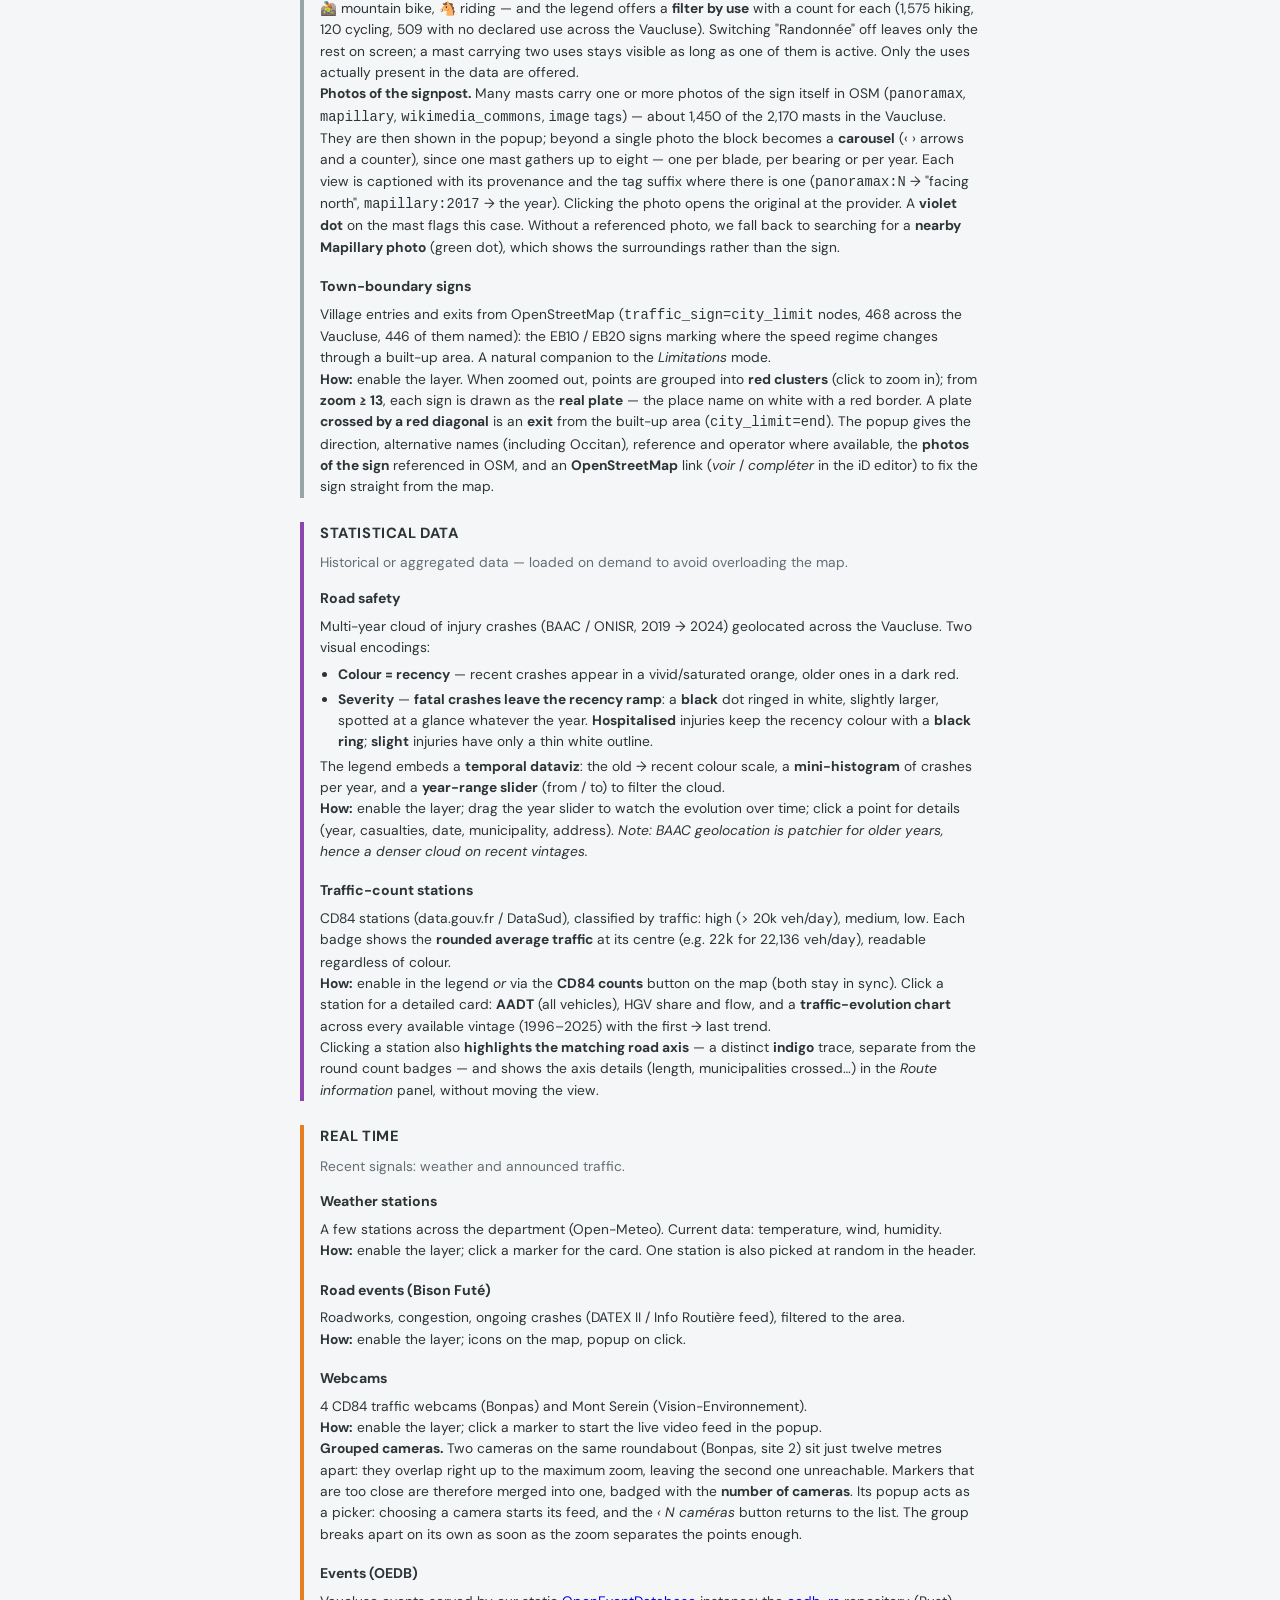
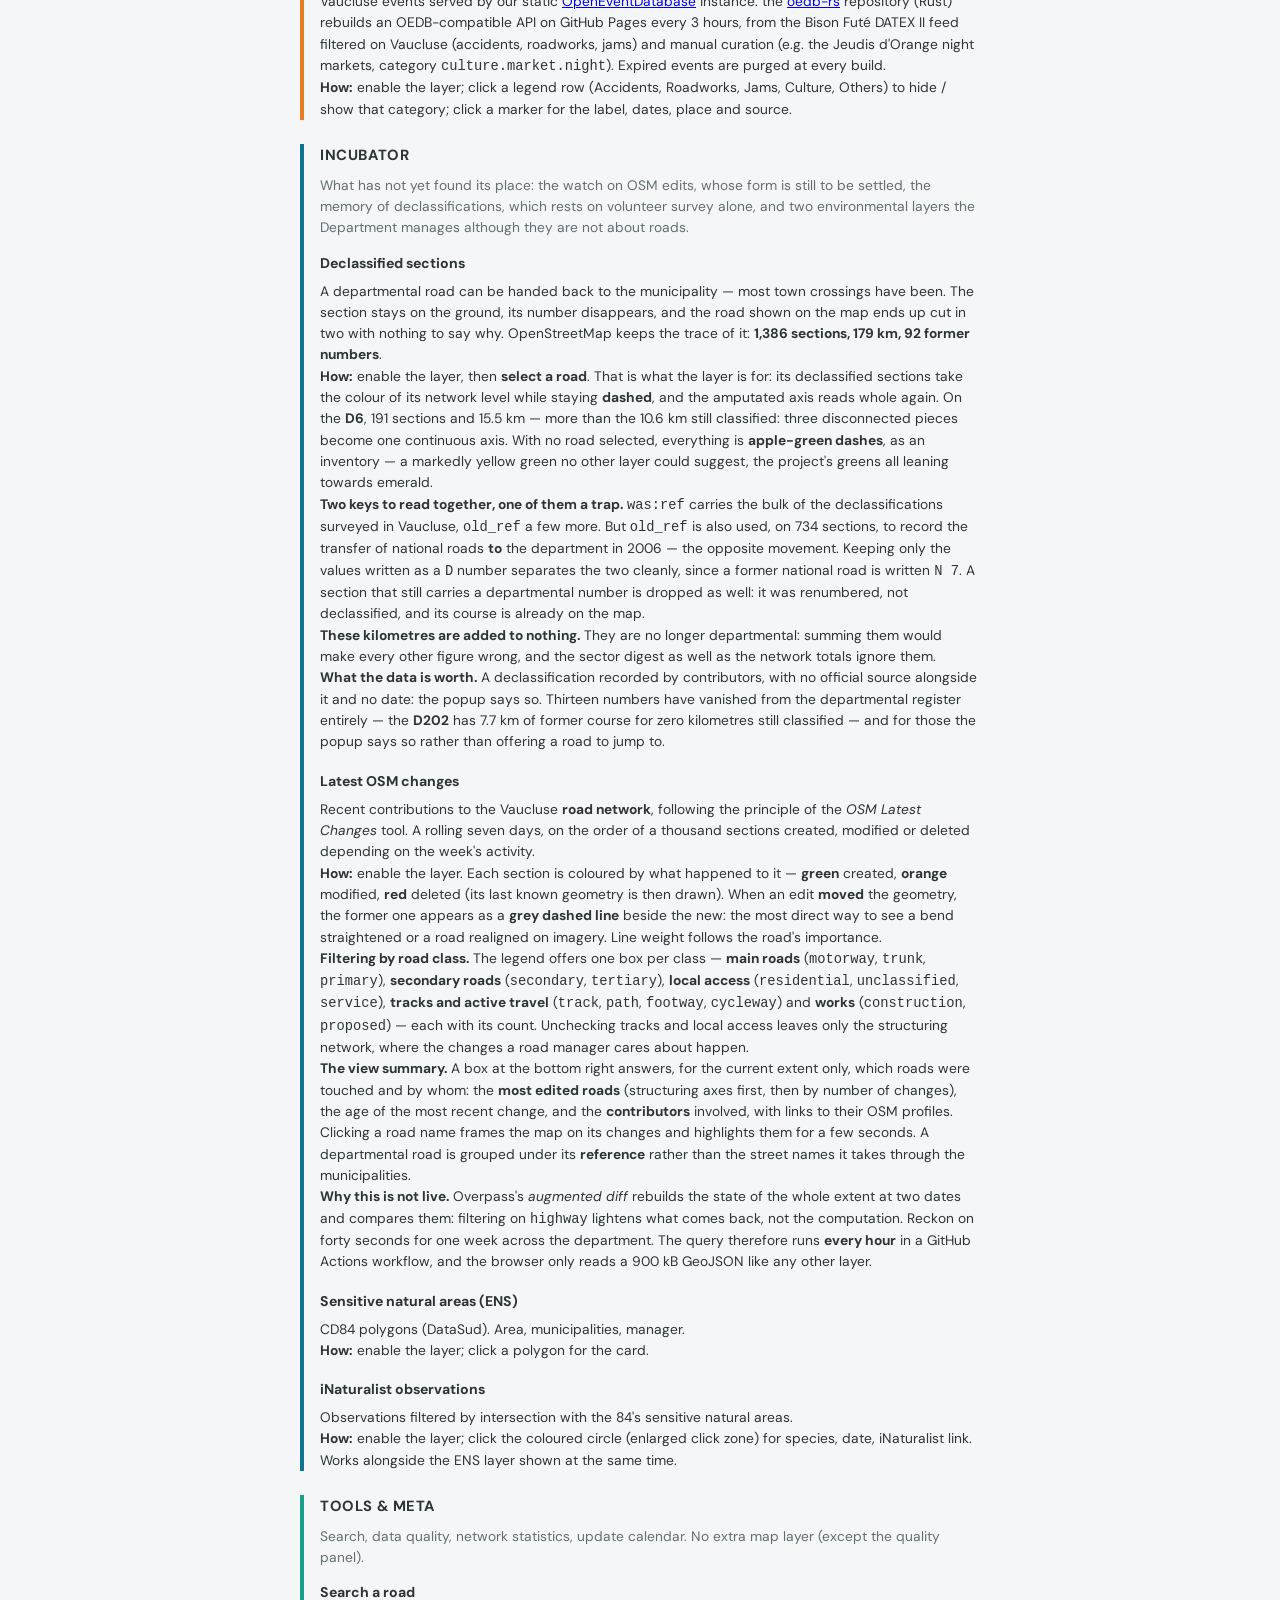
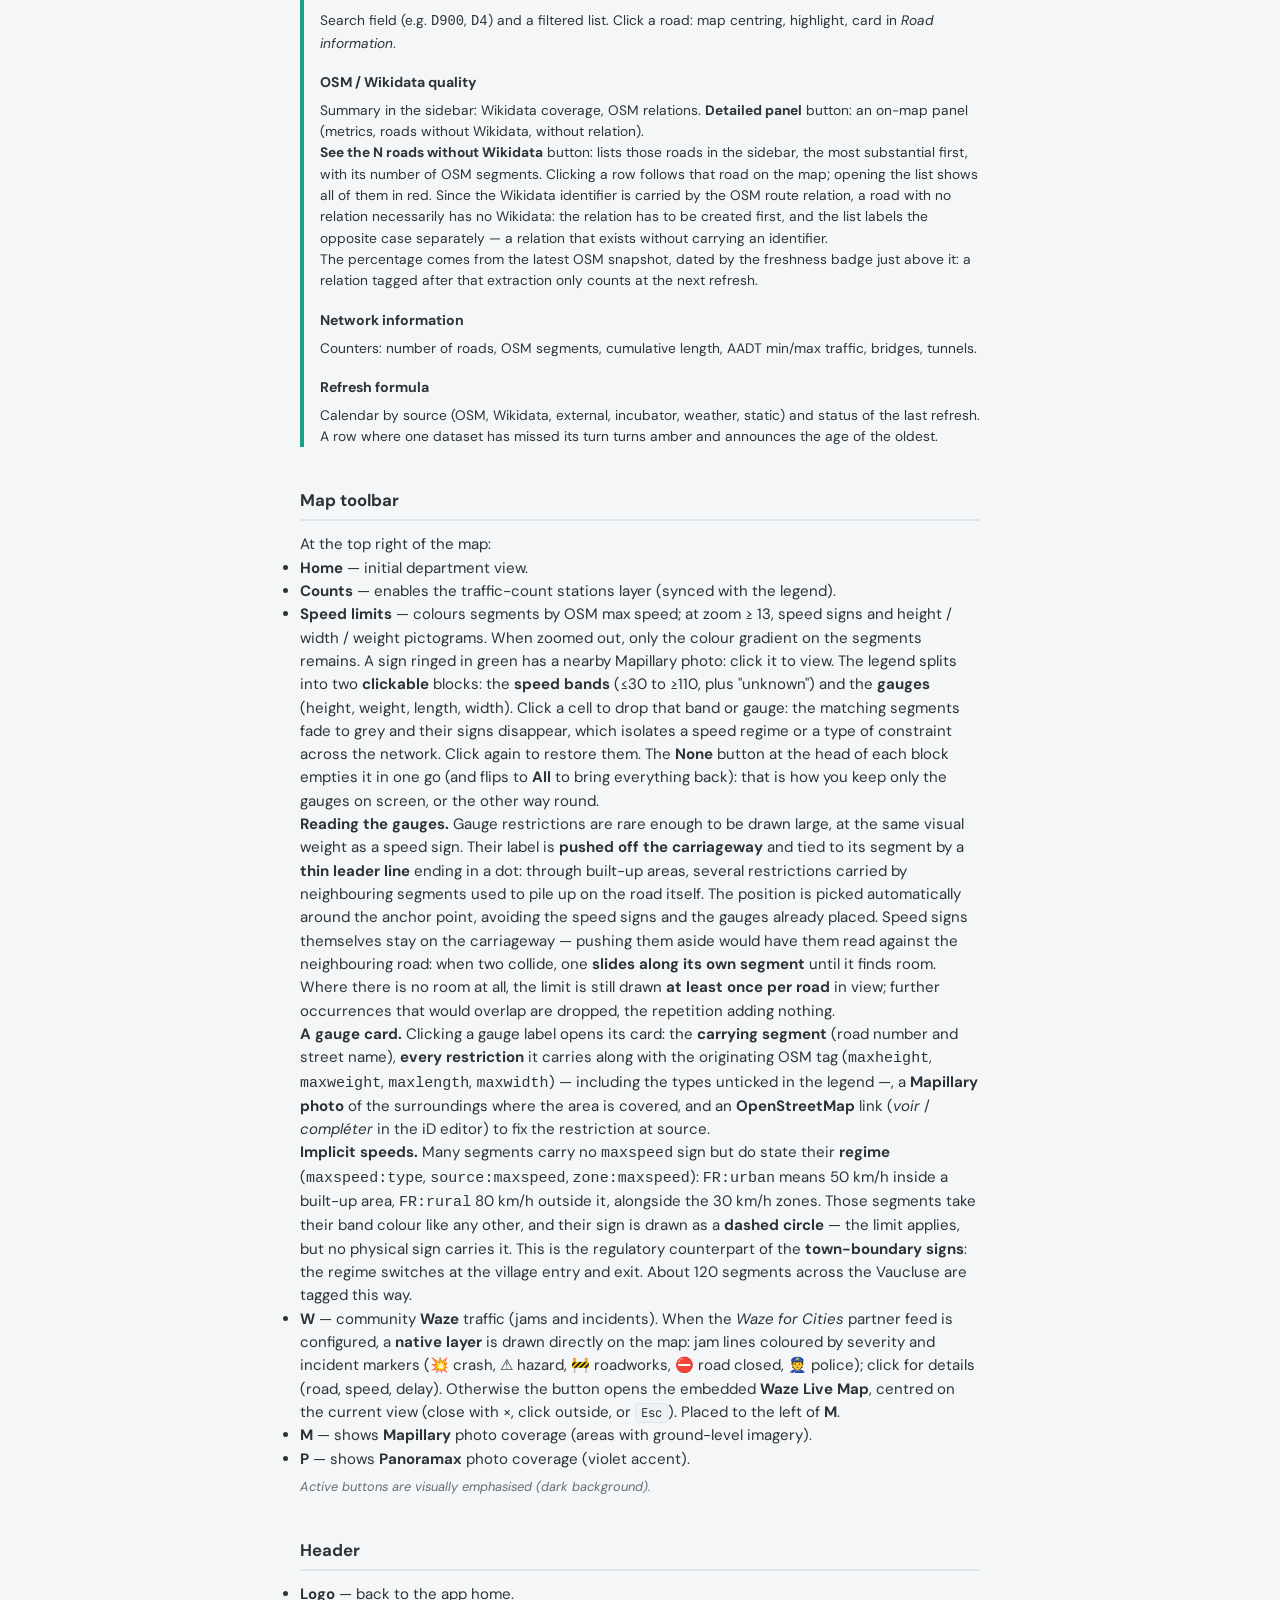
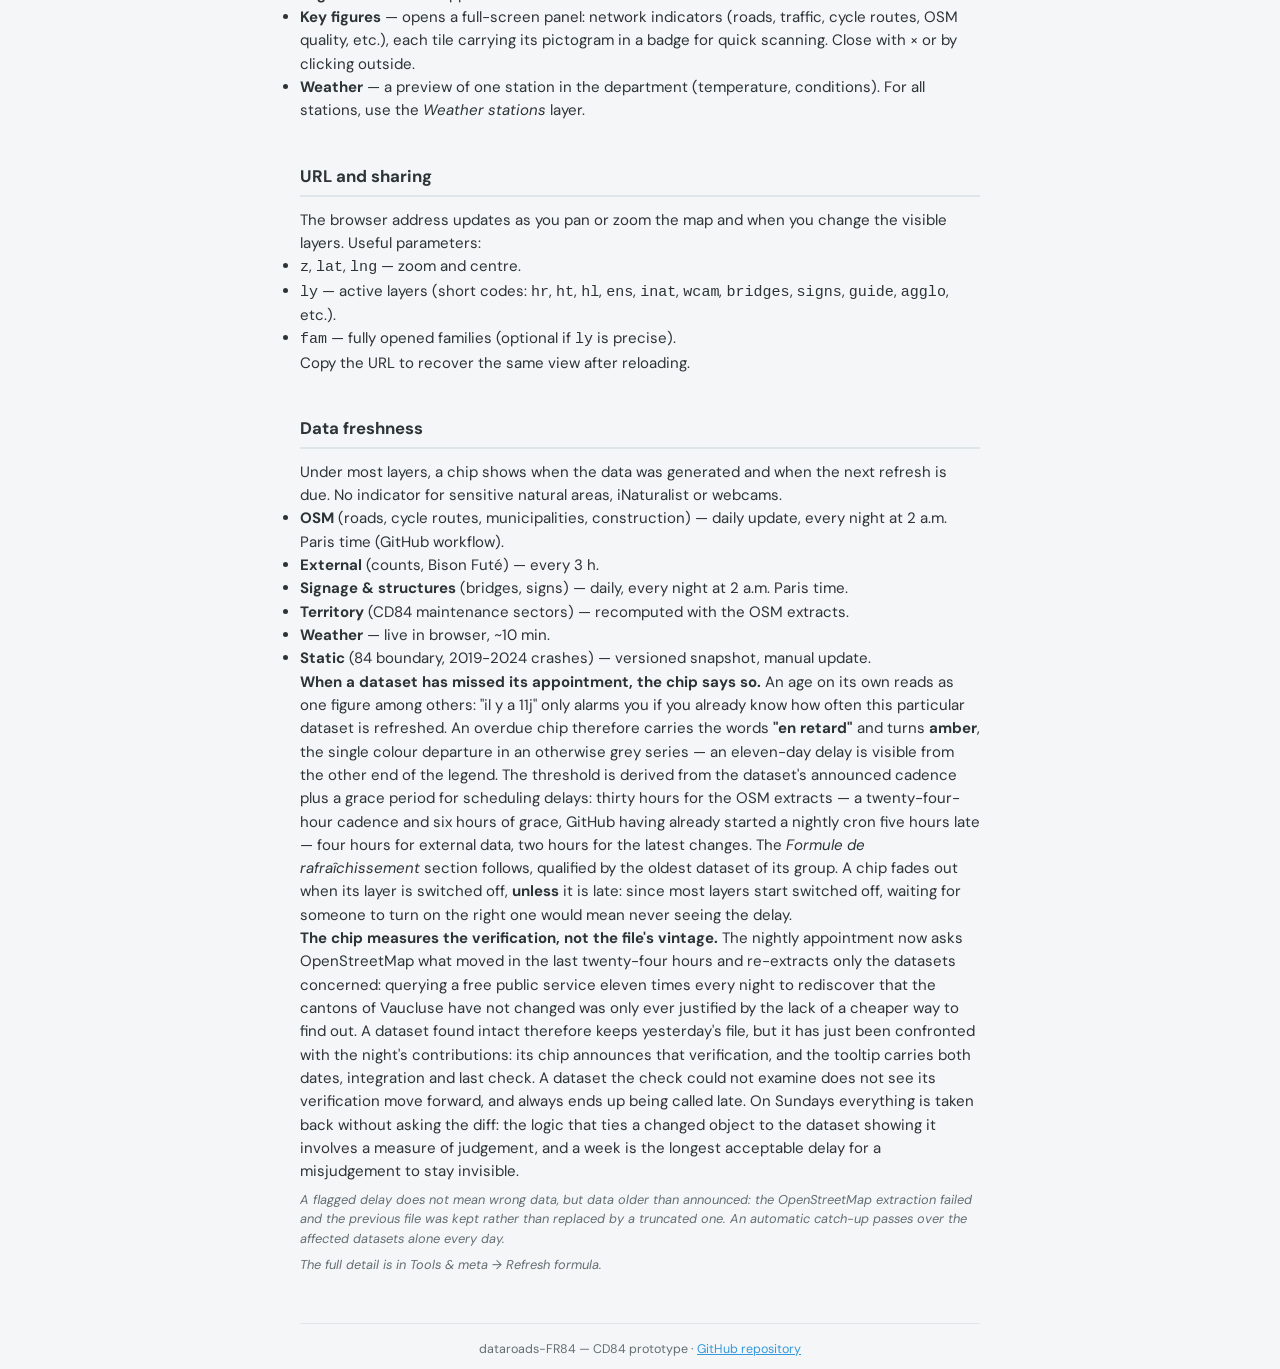
==== commit 7c4899e8: "Drive the nightly OSM extraction from the last 24 h of changes Going daily tripled the load on overp" ====
--- a/guide.en.html
+++ b/guide.en.html
@@ -328,6 +328,7 @@
 <li><strong>Static</strong> (84 boundary, 2019-2024 crashes) — versioned snapshot, manual update.</li>
 </ul>
 <p><strong>When a dataset has missed its appointment, the chip says so.</strong> An age on its own reads as one figure among others: "il y a 11j" only alarms you if you already know how often this particular dataset is refreshed. An overdue chip therefore carries the words <strong>"en retard"</strong> and turns <strong>amber</strong>, the single colour departure in an otherwise grey series — an eleven-day delay is visible from the other end of the legend. The threshold is derived from the dataset's announced cadence plus a grace period for scheduling delays: thirty hours for the OSM extracts — a twenty-four-hour cadence and six hours of grace, GitHub having already started a nightly cron five hours late — four hours for external data, two hours for the latest changes. The <em>Formule de rafraîchissement</em> section follows, qualified by the oldest dataset of its group. A chip fades out when its layer is switched off, <strong>unless</strong> it is late: since most layers start switched off, waiting for someone to turn on the right one would mean never seeing the delay.</p>
+<p><strong>The chip measures the verification, not the file's vintage.</strong> The nightly appointment now asks OpenStreetMap what moved in the last twenty-four hours and re-extracts only the datasets concerned: querying a free public service eleven times every night to rediscover that the cantons of Vaucluse have not changed was only ever justified by the lack of a cheaper way to find out. A dataset found intact therefore keeps yesterday's file, but it has just been confronted with the night's contributions: its chip announces that verification, and the tooltip carries both dates, integration and last check. A dataset the check could not examine does not see its verification move forward, and always ends up being called late. On Sundays everything is taken back without asking the diff: the logic that ties a changed object to the dataset showing it involves a measure of judgement, and a week is the longest acceptable delay for a misjudgement to stay invisible.</p>
 <p class="guide-hint">A flagged delay does not mean wrong data, but data older than announced: the OpenStreetMap extraction failed and the previous file was kept rather than replaced by a truncated one. An automatic catch-up passes over the affected datasets alone every day.</p>
 <p class="guide-hint">The full detail is in <em>Tools &amp; meta → Refresh formula</em>.</p>
         </section>
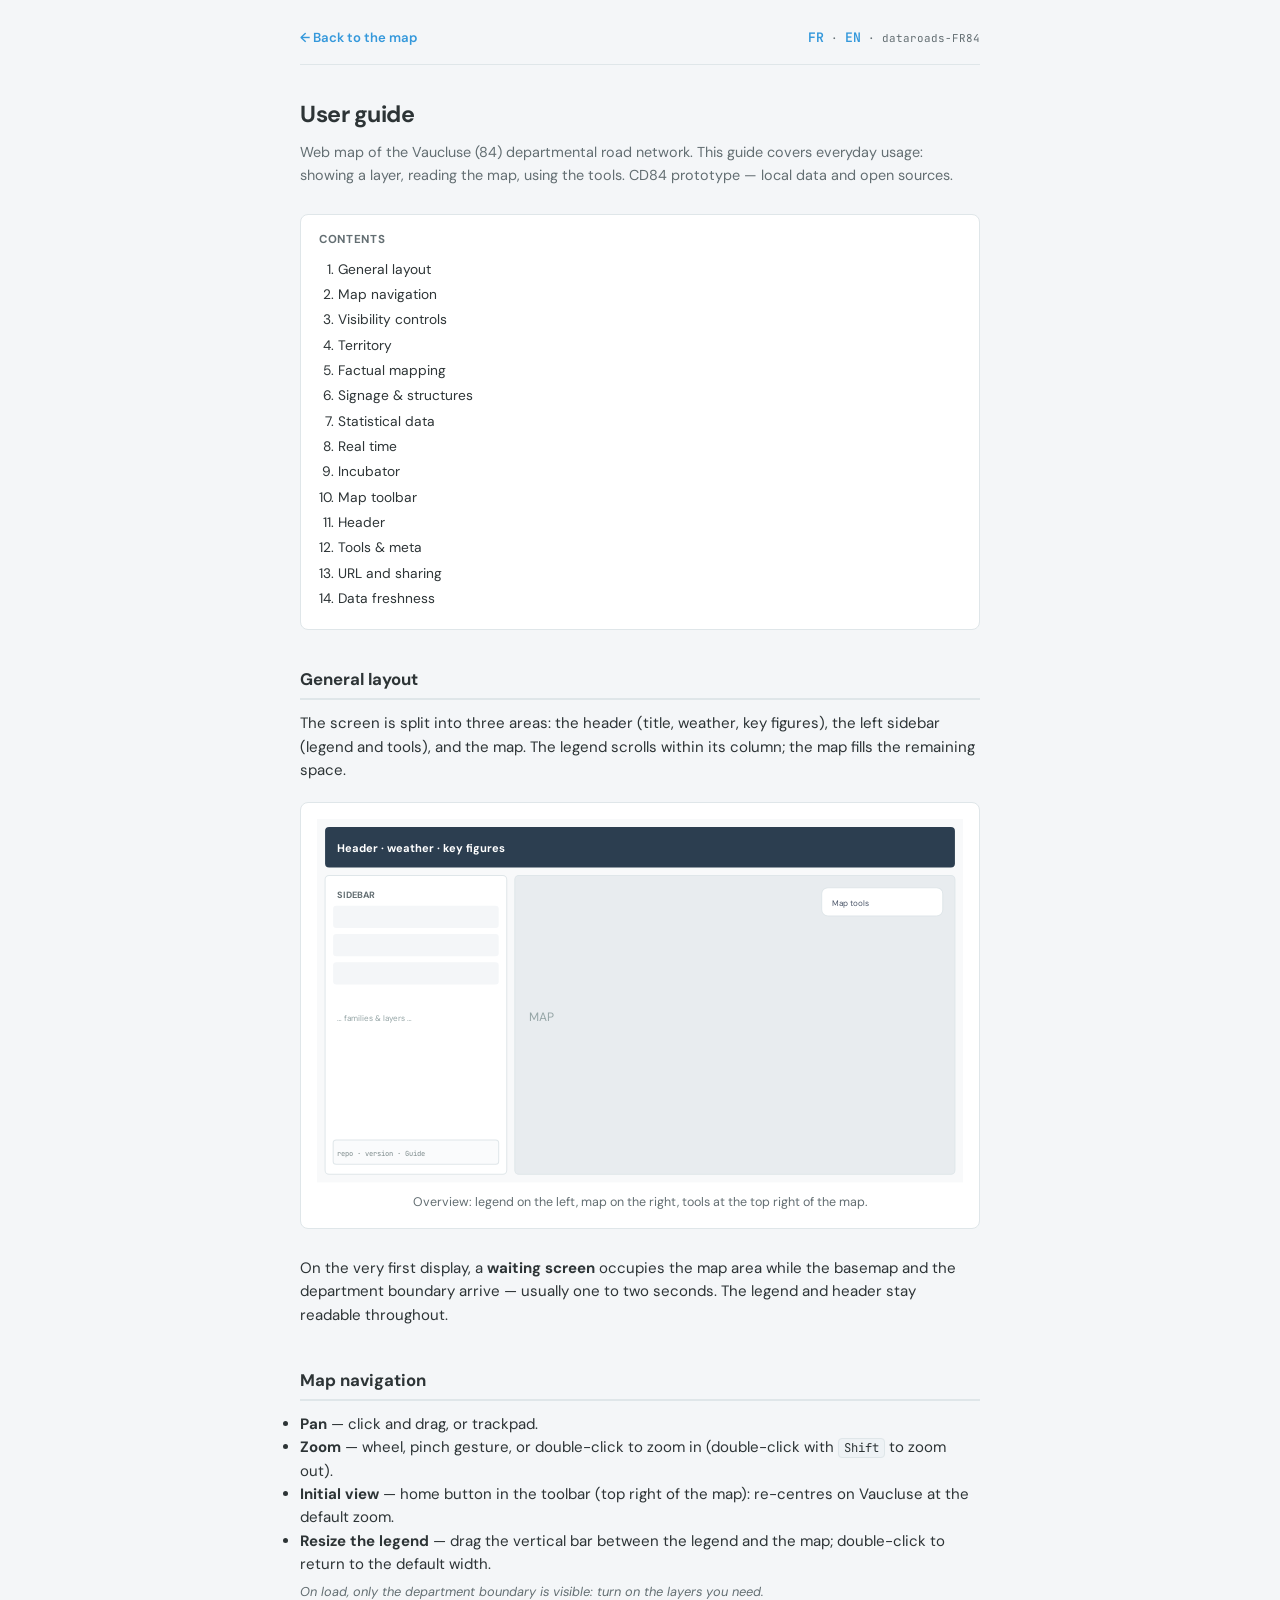
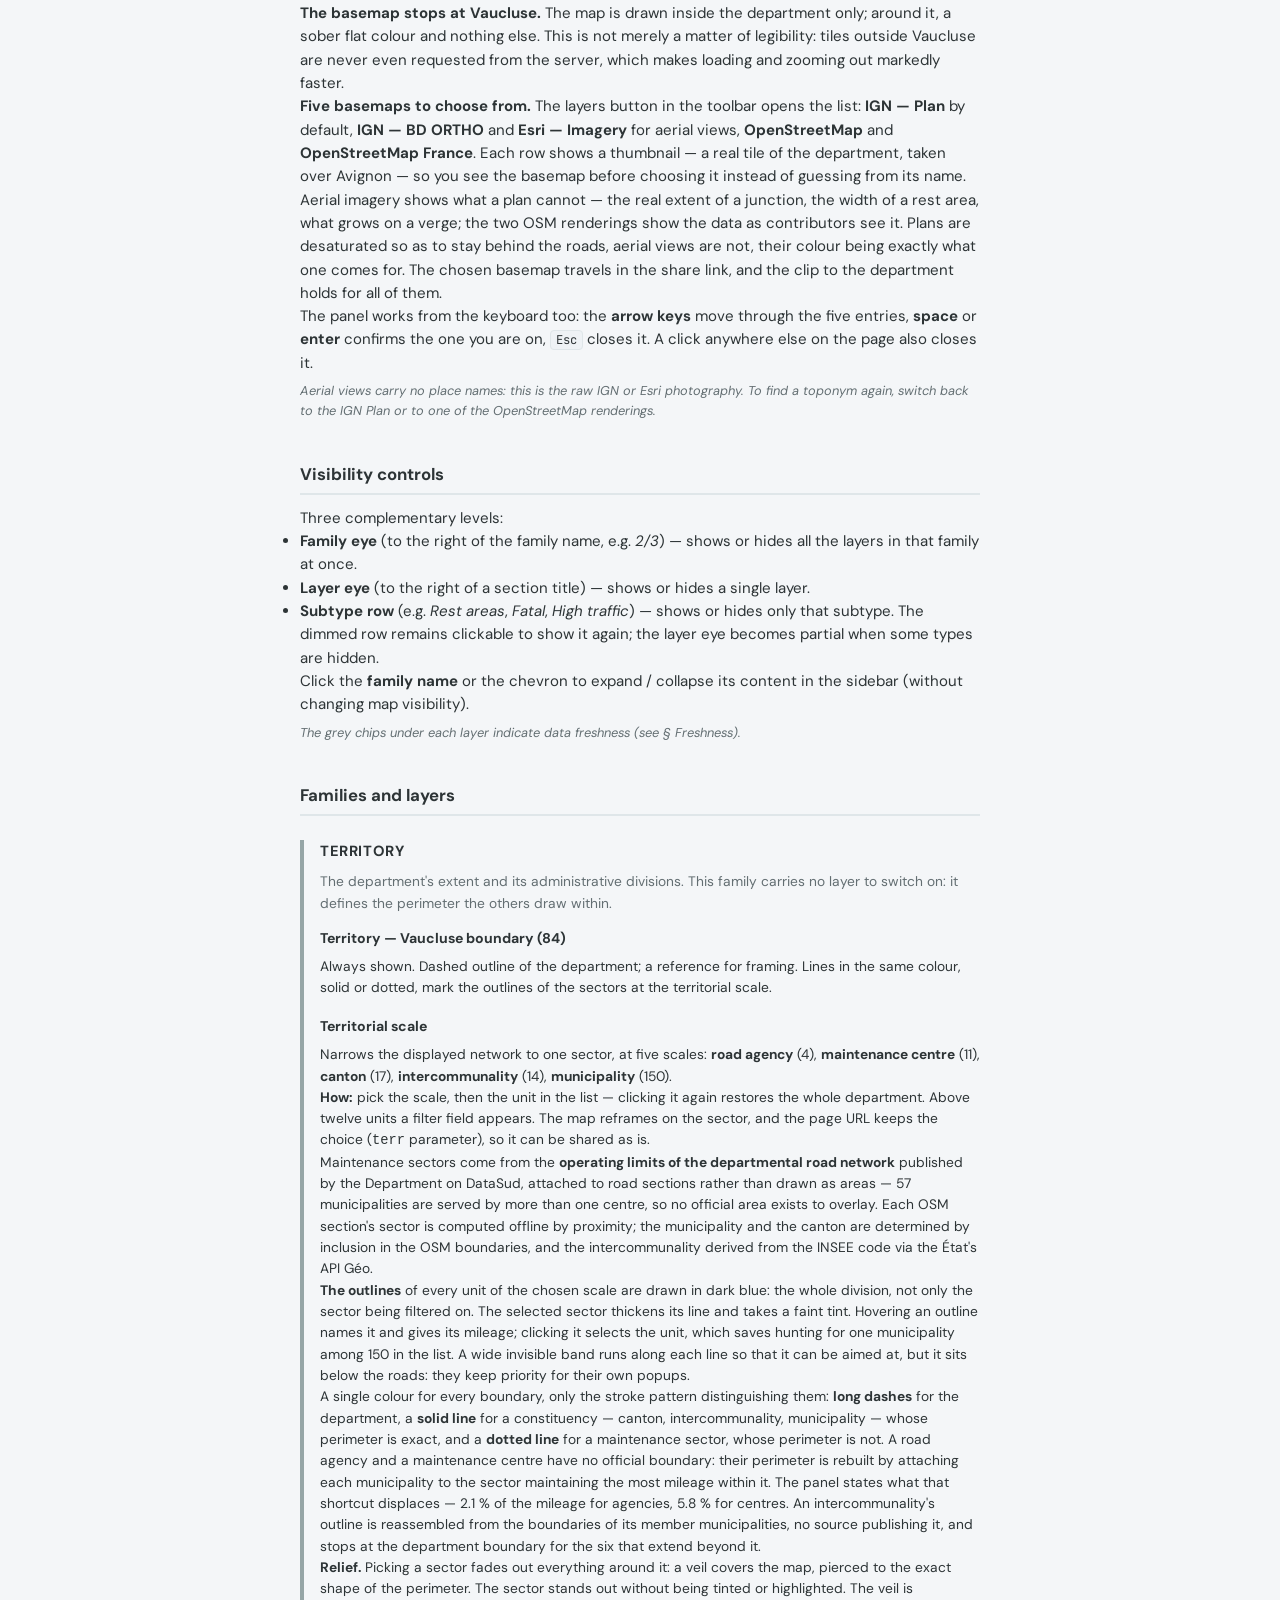
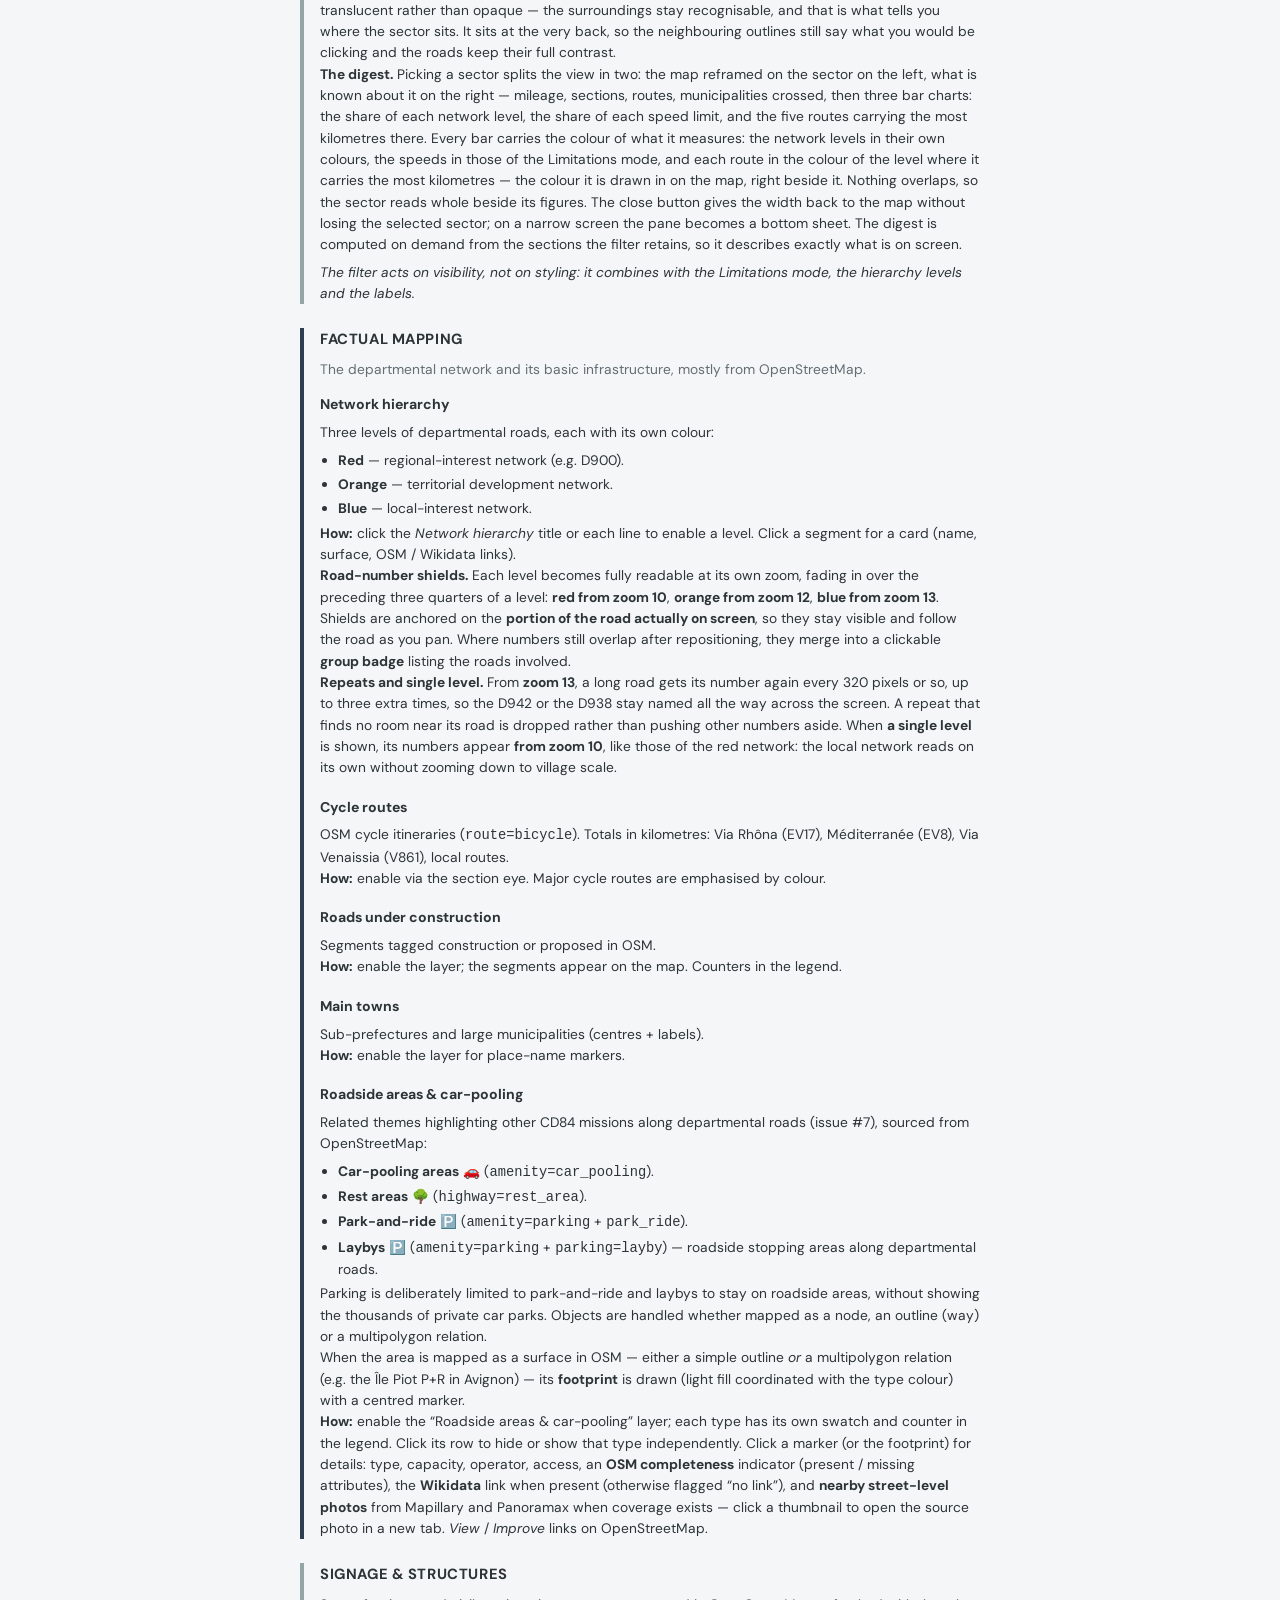
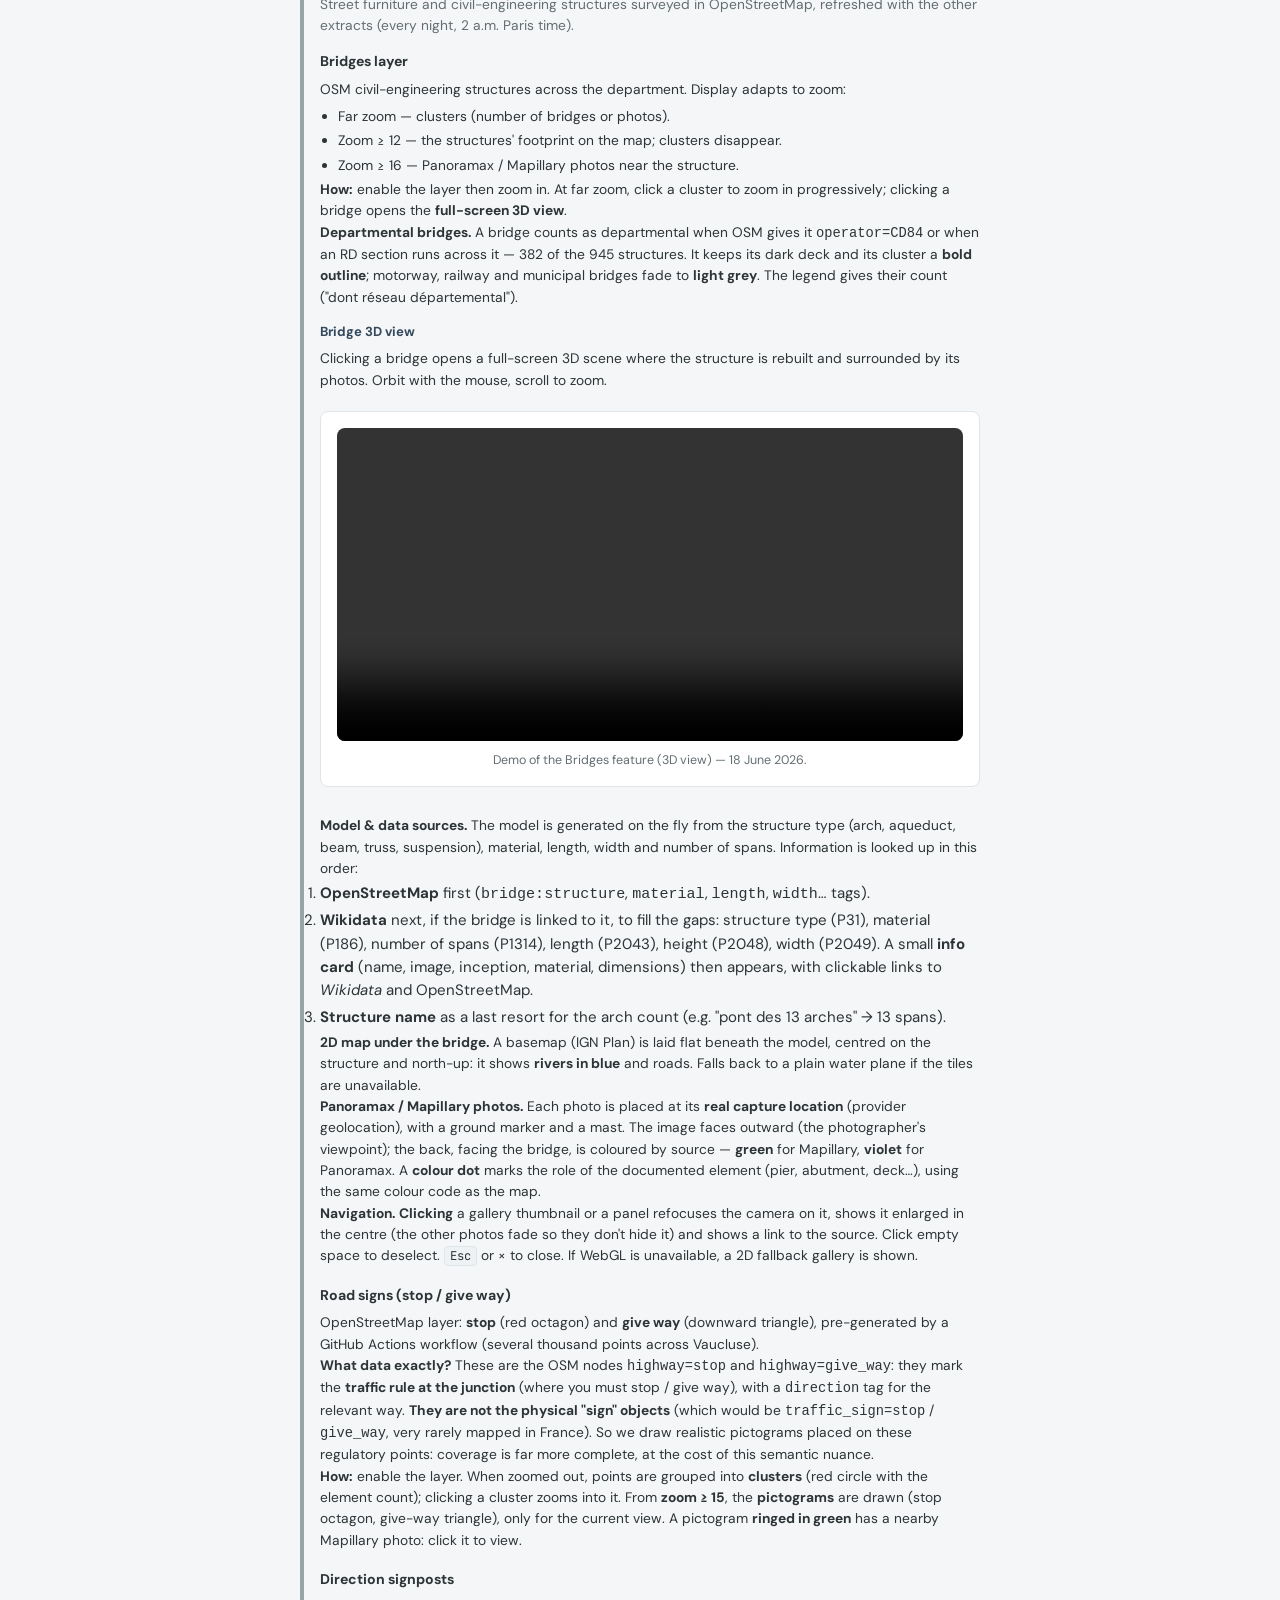
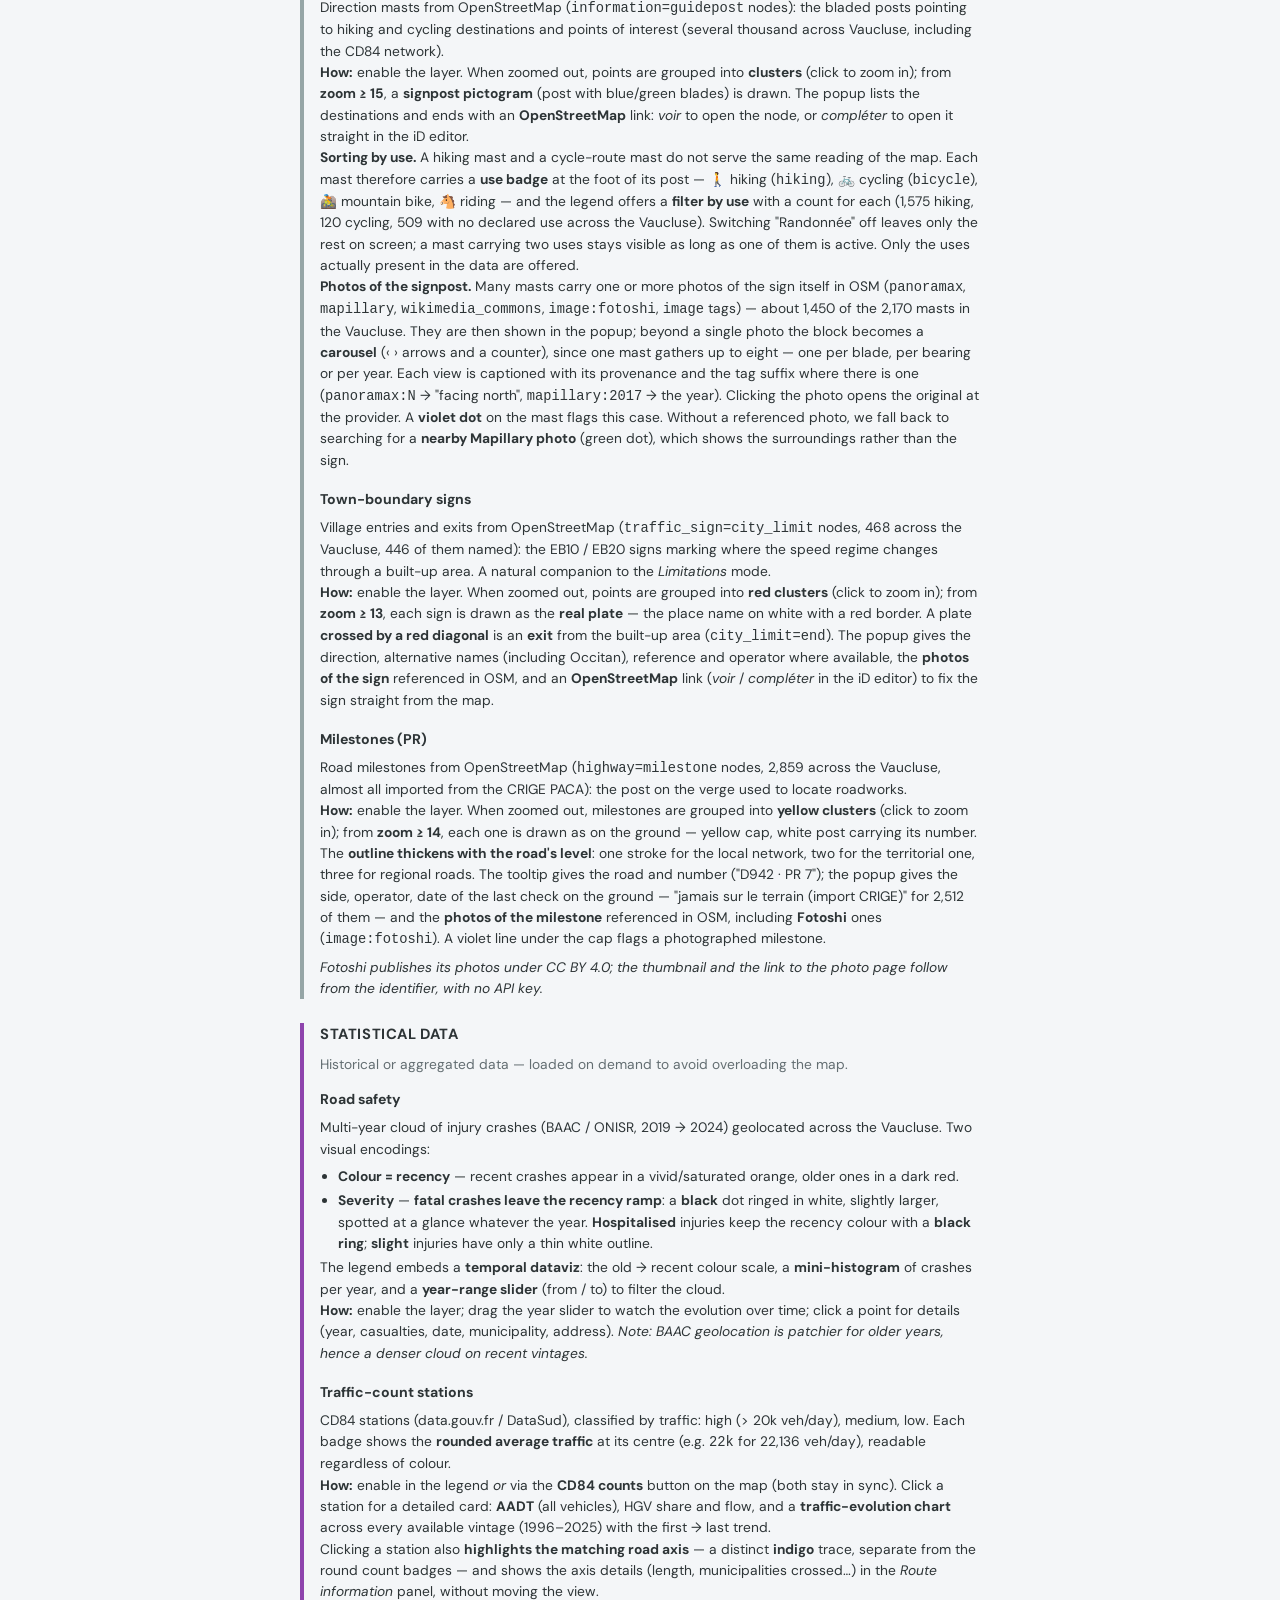
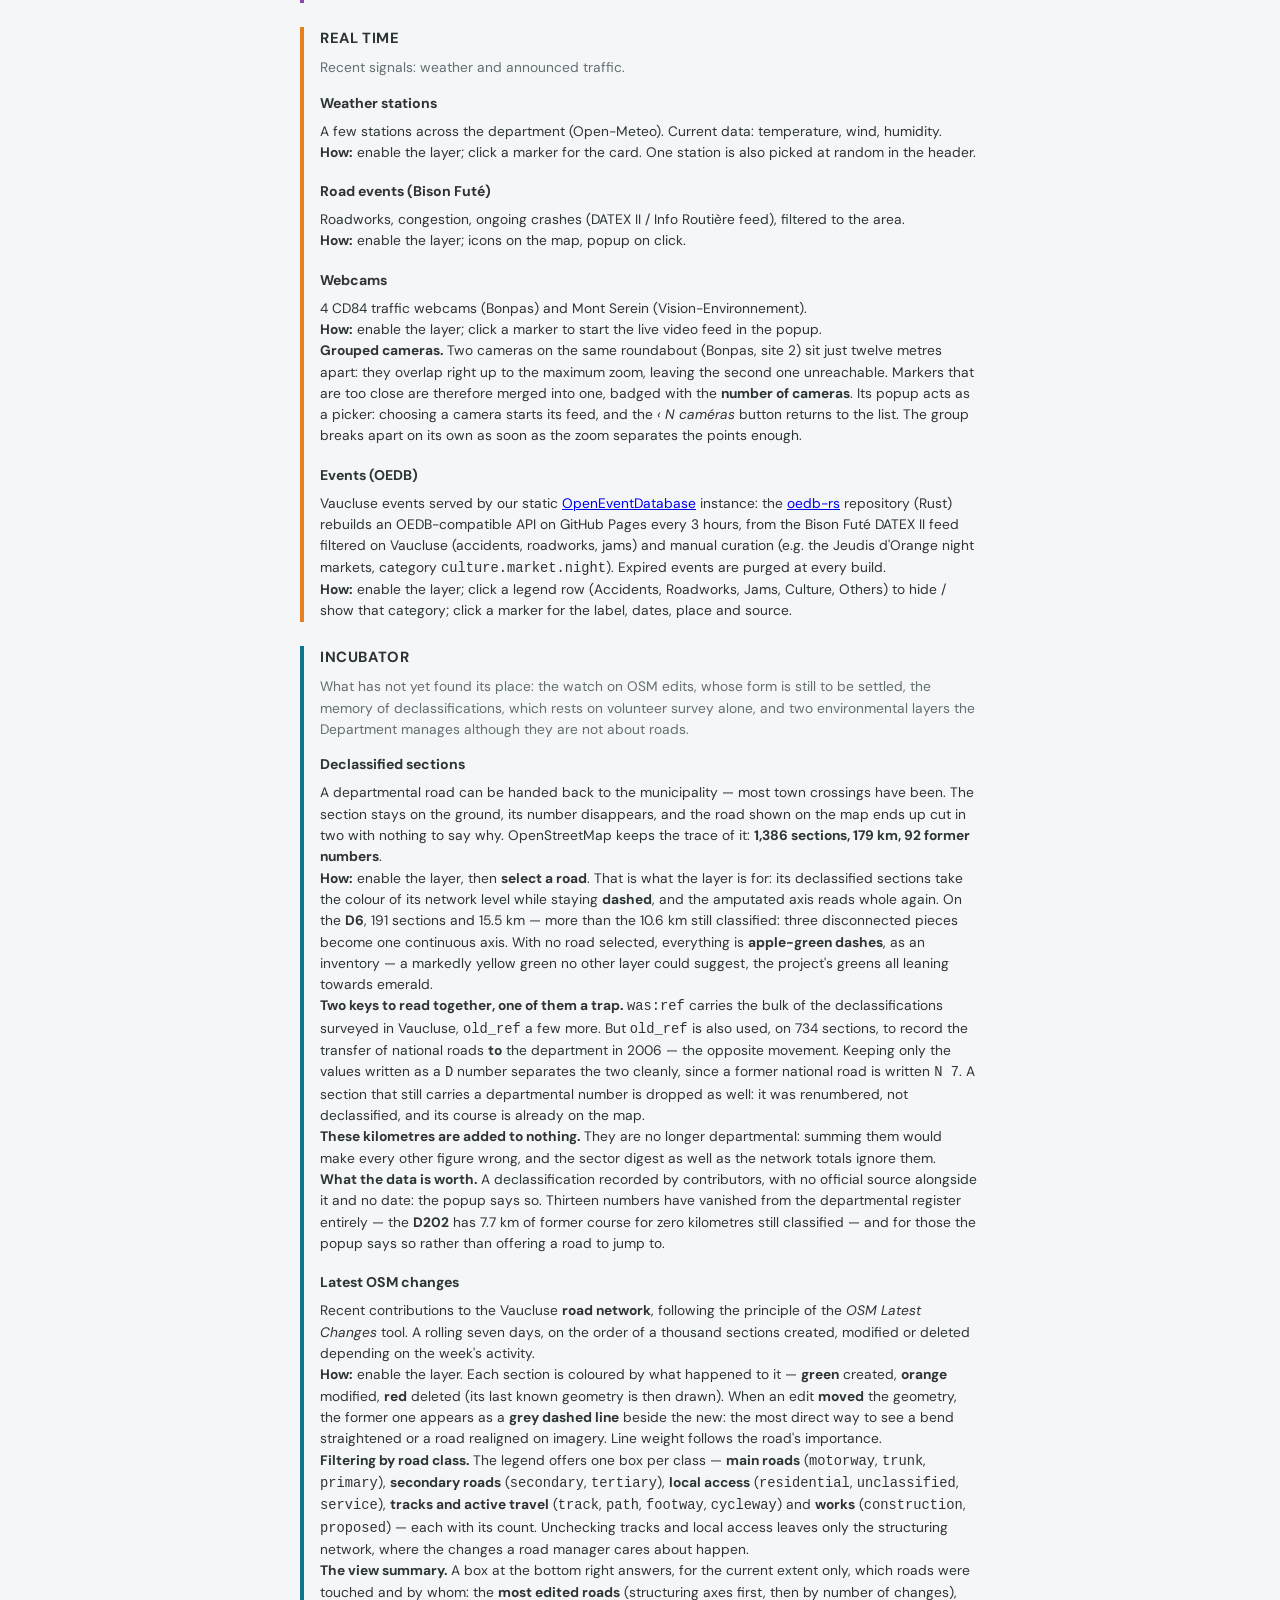
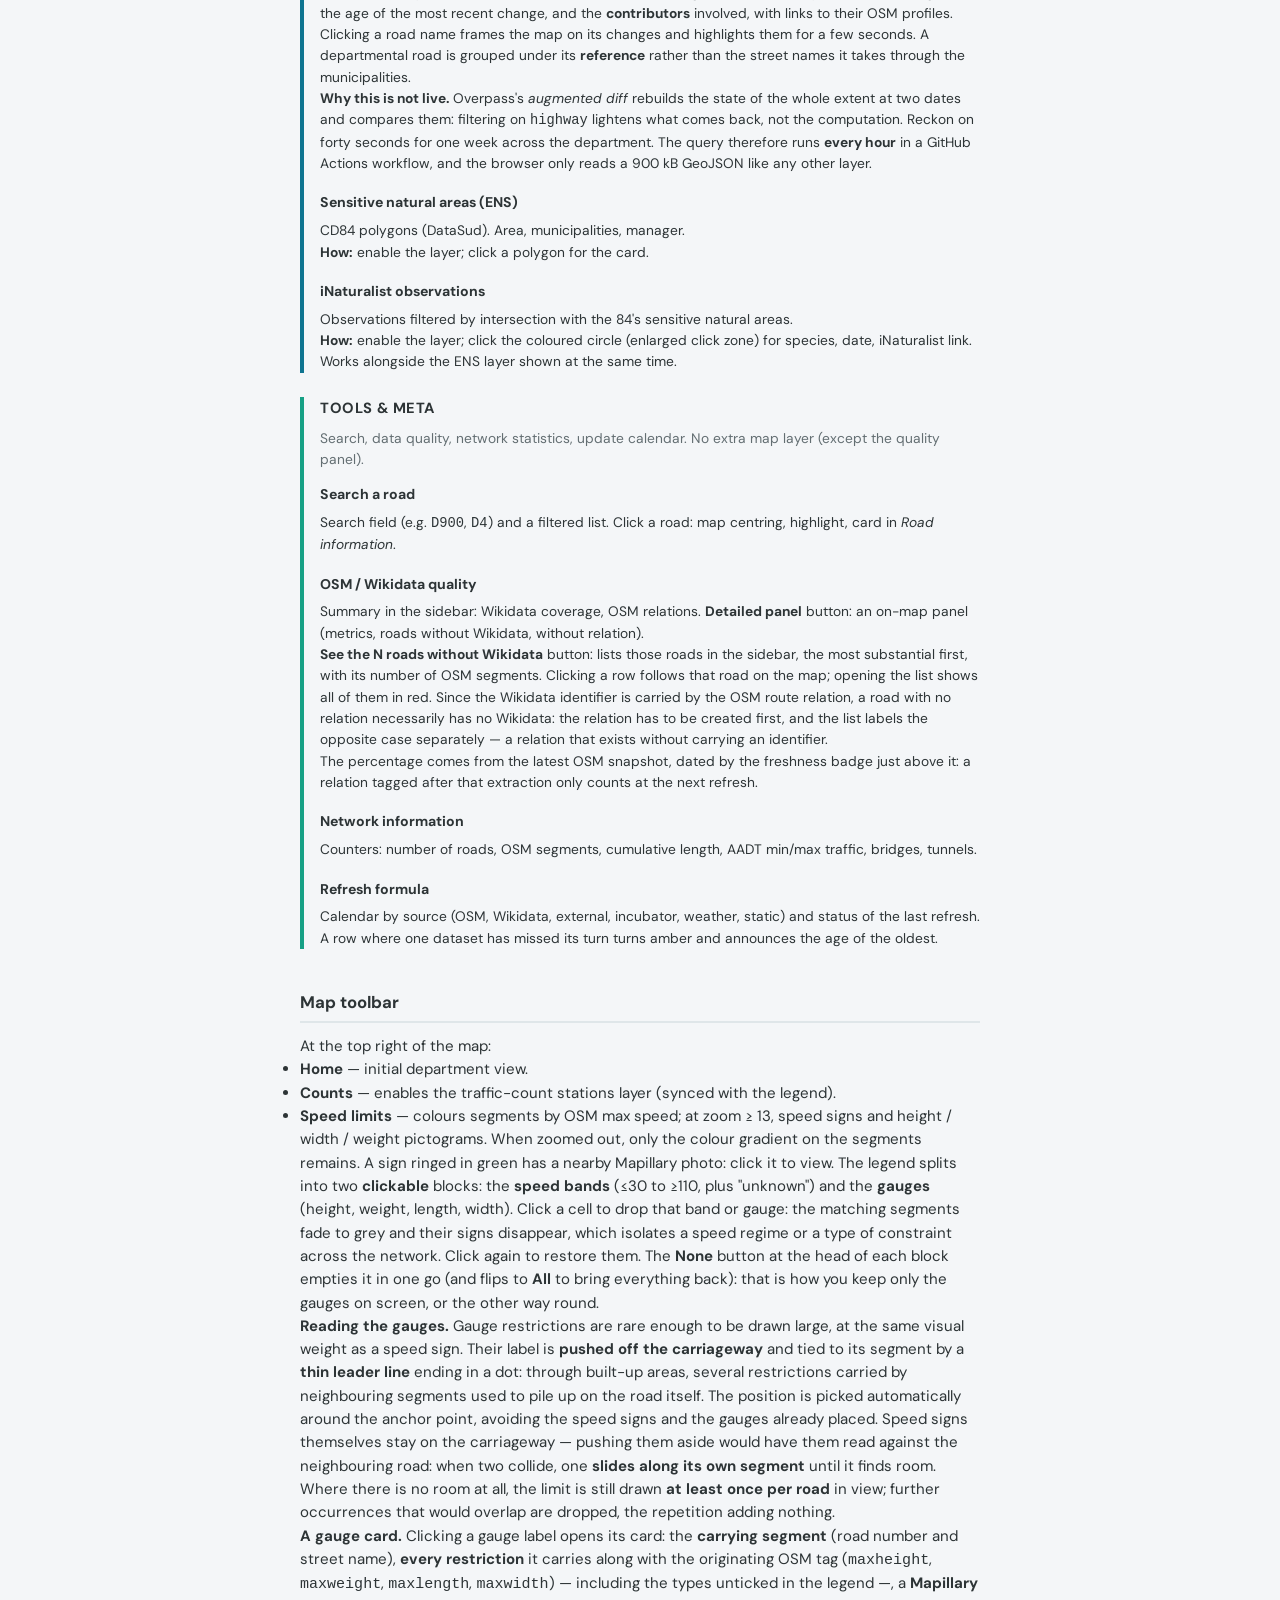
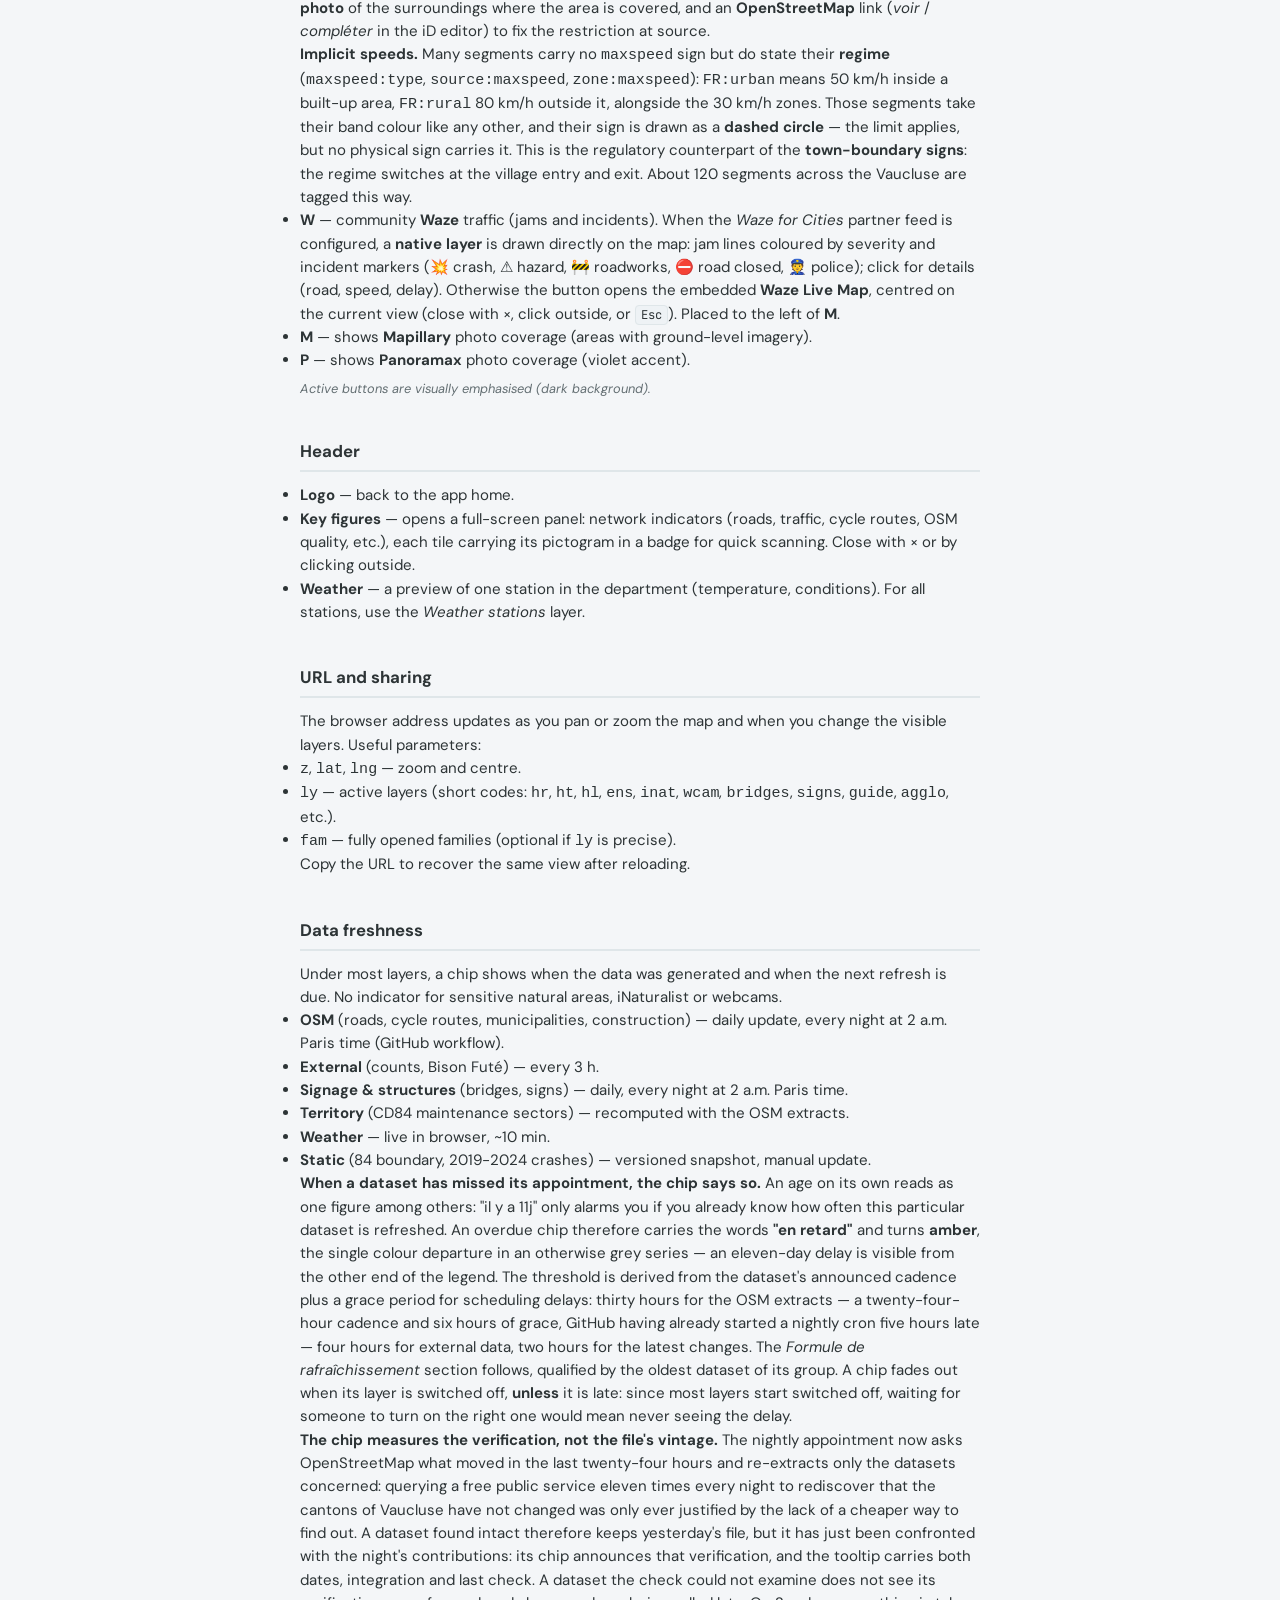
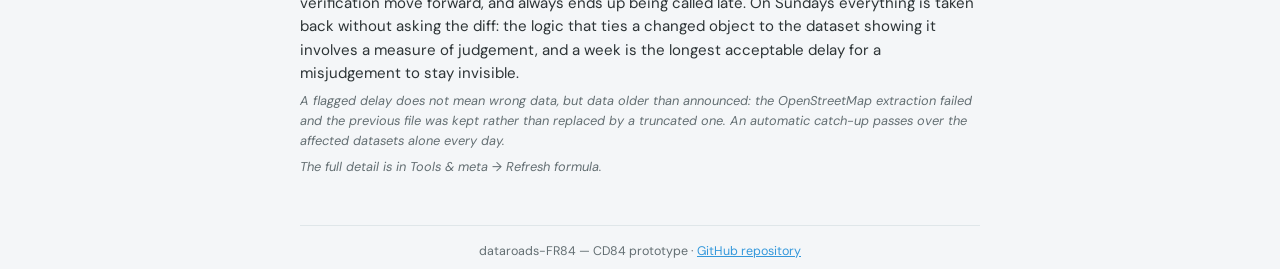
==== commit a3a13a48: "Show Fotoshi photos, thicken milestone outlines by road level, update guide Refs #36, #25, #20" ====
--- a/guide.en.html
+++ b/guide.en.html
@@ -123,6 +123,7 @@
 </ul>
 <p><strong>How:</strong> click the <em>Network hierarchy</em> title or each line to enable a level. Click a segment for a card (name, surface, OSM / Wikidata links).</p>
 <p><strong>Road-number shields.</strong> Each level becomes fully readable at its own zoom, fading in over the preceding three quarters of a level: <strong>red from zoom 10</strong>, <strong>orange from zoom 12</strong>, <strong>blue from zoom 13</strong>. Shields are anchored on the <strong>portion of the road actually on screen</strong>, so they stay visible and follow the road as you pan. Where numbers still overlap after repositioning, they merge into a clickable <strong>group badge</strong> listing the roads involved.</p>
+<p><strong>Repeats and single level.</strong> From <strong>zoom 13</strong>, a long road gets its number again every 320 pixels or so, up to three extra times, so the D942 or the D938 stay named all the way across the screen. A repeat that finds no room near its road is dropped rather than pushing other numbers aside. When <strong>a single level</strong> is shown, its numbers appear <strong>from zoom 10</strong>, like those of the red network: the local network reads on its own without zooming down to village scale.</p>
 </div><div class="guide-layer" id="layer-veloroutes">
 <h4>Cycle routes</h4>
 <p>OSM cycle itineraries (<code>route=bicycle</code>). Totals in kilometres: Via Rhôna (EV17), Méditerranée (EV8), Via Venaissia (V861), local routes.</p>
@@ -161,6 +162,7 @@
 <li>Zoom ≥ 16 — Panoramax / Mapillary photos near the structure.</li>
 </ul>
 <p><strong>How:</strong> enable the layer then zoom in. At far zoom, click a cluster to zoom in progressively; clicking a bridge opens the <strong>full-screen 3D view</strong>.</p>
+<p><strong>Departmental bridges.</strong> A bridge counts as departmental when OSM gives it <code>operator=CD84</code> or when an RD section runs across it — 382 of the 945 structures. It keeps its dark deck and its cluster a <strong>bold outline</strong>; motorway, railway and municipal bridges fade to <strong>light grey</strong>. The legend gives their count ("dont réseau départemental").</p>
 <h5>Bridge 3D view</h5>
 <p>Clicking a bridge opens a full-screen 3D scene where the structure is rebuilt and surrounded by its photos. Orbit with the mouse, scroll to zoom.</p>
 <figure class="guide-figure">
@@ -186,11 +188,16 @@
 <p>Direction masts from OpenStreetMap (<code>information=guidepost</code> nodes): the bladed posts pointing to hiking and cycling destinations and points of interest (several thousand across Vaucluse, including the CD84 network).</p>
 <p><strong>How:</strong> enable the layer. When zoomed out, points are grouped into <strong>clusters</strong> (click to zoom in); from <strong>zoom ≥ 15</strong>, a <strong>signpost pictogram</strong> (post with blue/green blades) is drawn. The popup lists the destinations and ends with an <strong>OpenStreetMap</strong> link: <em>voir</em> to open the node, or <em>compléter</em> to open it straight in the iD editor.</p>
 <p><strong>Sorting by use.</strong> A hiking mast and a cycle-route mast do not serve the same reading of the map. Each mast therefore carries a <strong>use badge</strong> at the foot of its post — 🚶 hiking (<code>hiking</code>), 🚲 cycling (<code>bicycle</code>), 🚵 mountain bike, 🐴 riding — and the legend offers a <strong>filter by use</strong> with a count for each (1,575 hiking, 120 cycling, 509 with no declared use across the Vaucluse). Switching "Randonnée" off leaves only the rest on screen; a mast carrying two uses stays visible as long as one of them is active. Only the uses actually present in the data are offered.</p>
-<p><strong>Photos of the signpost.</strong> Many masts carry one or more photos of the sign itself in OSM (<code>panoramax</code>, <code>mapillary</code>, <code>wikimedia_commons</code>, <code>image</code> tags) — about 1,450 of the 2,170 masts in the Vaucluse. They are then shown in the popup; beyond a single photo the block becomes a <strong>carousel</strong> (‹ › arrows and a counter), since one mast gathers up to eight — one per blade, per bearing or per year. Each view is captioned with its provenance and the tag suffix where there is one (<code>panoramax:N</code> → "facing north", <code>mapillary:2017</code> → the year). Clicking the photo opens the original at the provider. A <strong>violet dot</strong> on the mast flags this case. Without a referenced photo, we fall back to searching for a <strong>nearby Mapillary photo</strong> (green dot), which shows the surroundings rather than the sign.</p>
+<p><strong>Photos of the signpost.</strong> Many masts carry one or more photos of the sign itself in OSM (<code>panoramax</code>, <code>mapillary</code>, <code>wikimedia_commons</code>, <code>image:fotoshi</code>, <code>image</code> tags) — about 1,450 of the 2,170 masts in the Vaucluse. They are then shown in the popup; beyond a single photo the block becomes a <strong>carousel</strong> (‹ › arrows and a counter), since one mast gathers up to eight — one per blade, per bearing or per year. Each view is captioned with its provenance and the tag suffix where there is one (<code>panoramax:N</code> → "facing north", <code>mapillary:2017</code> → the year). Clicking the photo opens the original at the provider. A <strong>violet dot</strong> on the mast flags this case. Without a referenced photo, we fall back to searching for a <strong>nearby Mapillary photo</strong> (green dot), which shows the surroundings rather than the sign.</p>
 </div><div class="guide-layer" id="layer-city-limits">
 <h4>Town-boundary signs</h4>
 <p>Village entries and exits from OpenStreetMap (<code>traffic_sign=city_limit</code> nodes, 468 across the Vaucluse, 446 of them named): the EB10 / EB20 signs marking where the speed regime changes through a built-up area. A natural companion to the <em>Limitations</em> mode.</p>
 <p><strong>How:</strong> enable the layer. When zoomed out, points are grouped into <strong>red clusters</strong> (click to zoom in); from <strong>zoom ≥ 13</strong>, each sign is drawn as the <strong>real plate</strong> — the place name on white with a red border. A plate <strong>crossed by a red diagonal</strong> is an <strong>exit</strong> from the built-up area (<code>city_limit=end</code>). The popup gives the direction, alternative names (including Occitan), reference and operator where available, the <strong>photos of the sign</strong> referenced in OSM, and an <strong>OpenStreetMap</strong> link (<em>voir</em> / <em>compléter</em> in the iD editor) to fix the sign straight from the map.</p>
+</div><div class="guide-layer" id="layer-milestones">
+<h4>Milestones (PR)</h4>
+<p>Road milestones from OpenStreetMap (<code>highway=milestone</code> nodes, 2,859 across the Vaucluse, almost all imported from the CRIGE PACA): the post on the verge used to locate roadworks.</p>
+<p><strong>How:</strong> enable the layer. When zoomed out, milestones are grouped into <strong>yellow clusters</strong> (click to zoom in); from <strong>zoom ≥ 14</strong>, each one is drawn as on the ground — yellow cap, white post carrying its number. The <strong>outline thickens with the road's level</strong>: one stroke for the local network, two for the territorial one, three for regional roads. The tooltip gives the road and number ("D942 · PR 7"); the popup gives the side, operator, date of the last check on the ground — "jamais sur le terrain (import CRIGE)" for 2,512 of them — and the <strong>photos of the milestone</strong> referenced in OSM, including <strong>Fotoshi</strong> ones (<code>image:fotoshi</code>). A violet line under the cap flags a photographed milestone.</p>
+<p class="guide-hint">Fotoshi publishes its photos under CC BY 4.0; the thumbnail and the link to the photo page follow from the identifier, with no API key.</p>
 </div>
 </article>
 <article class="guide-family" data-family="stats" id="stats">
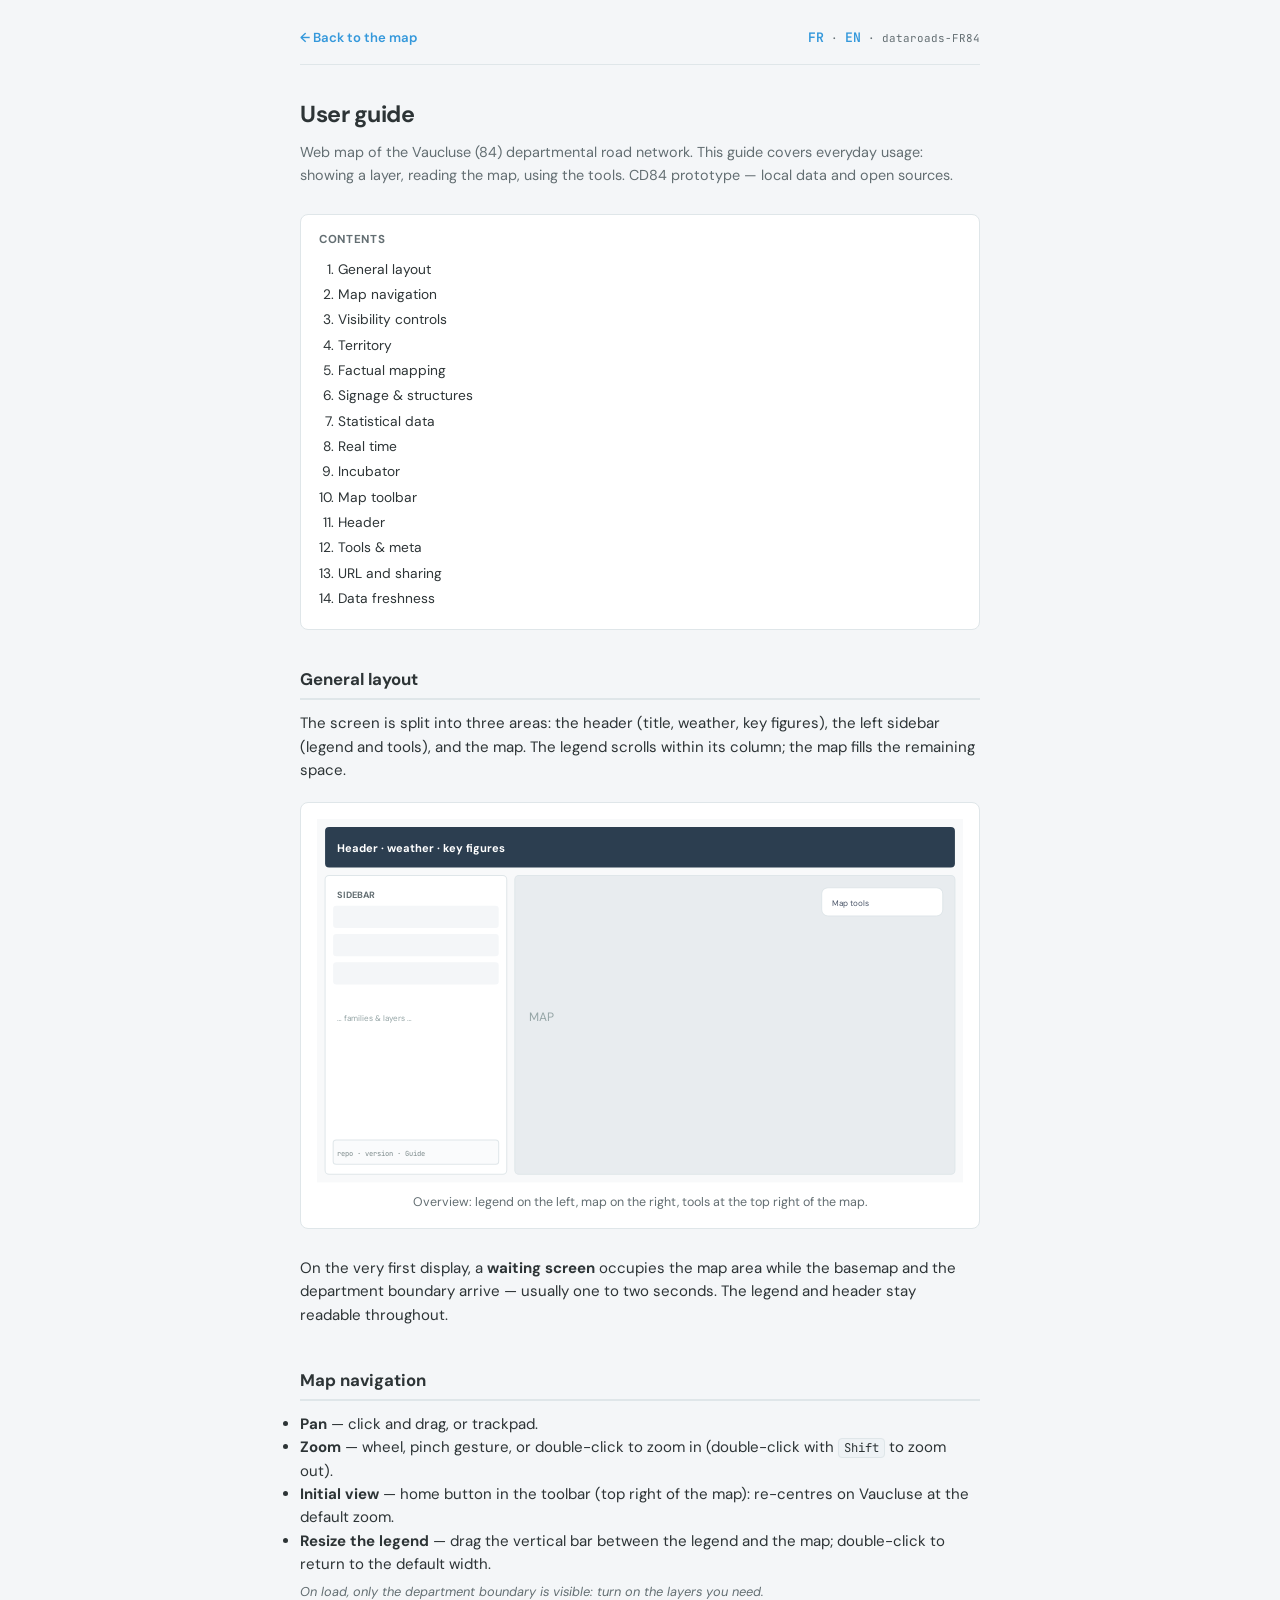
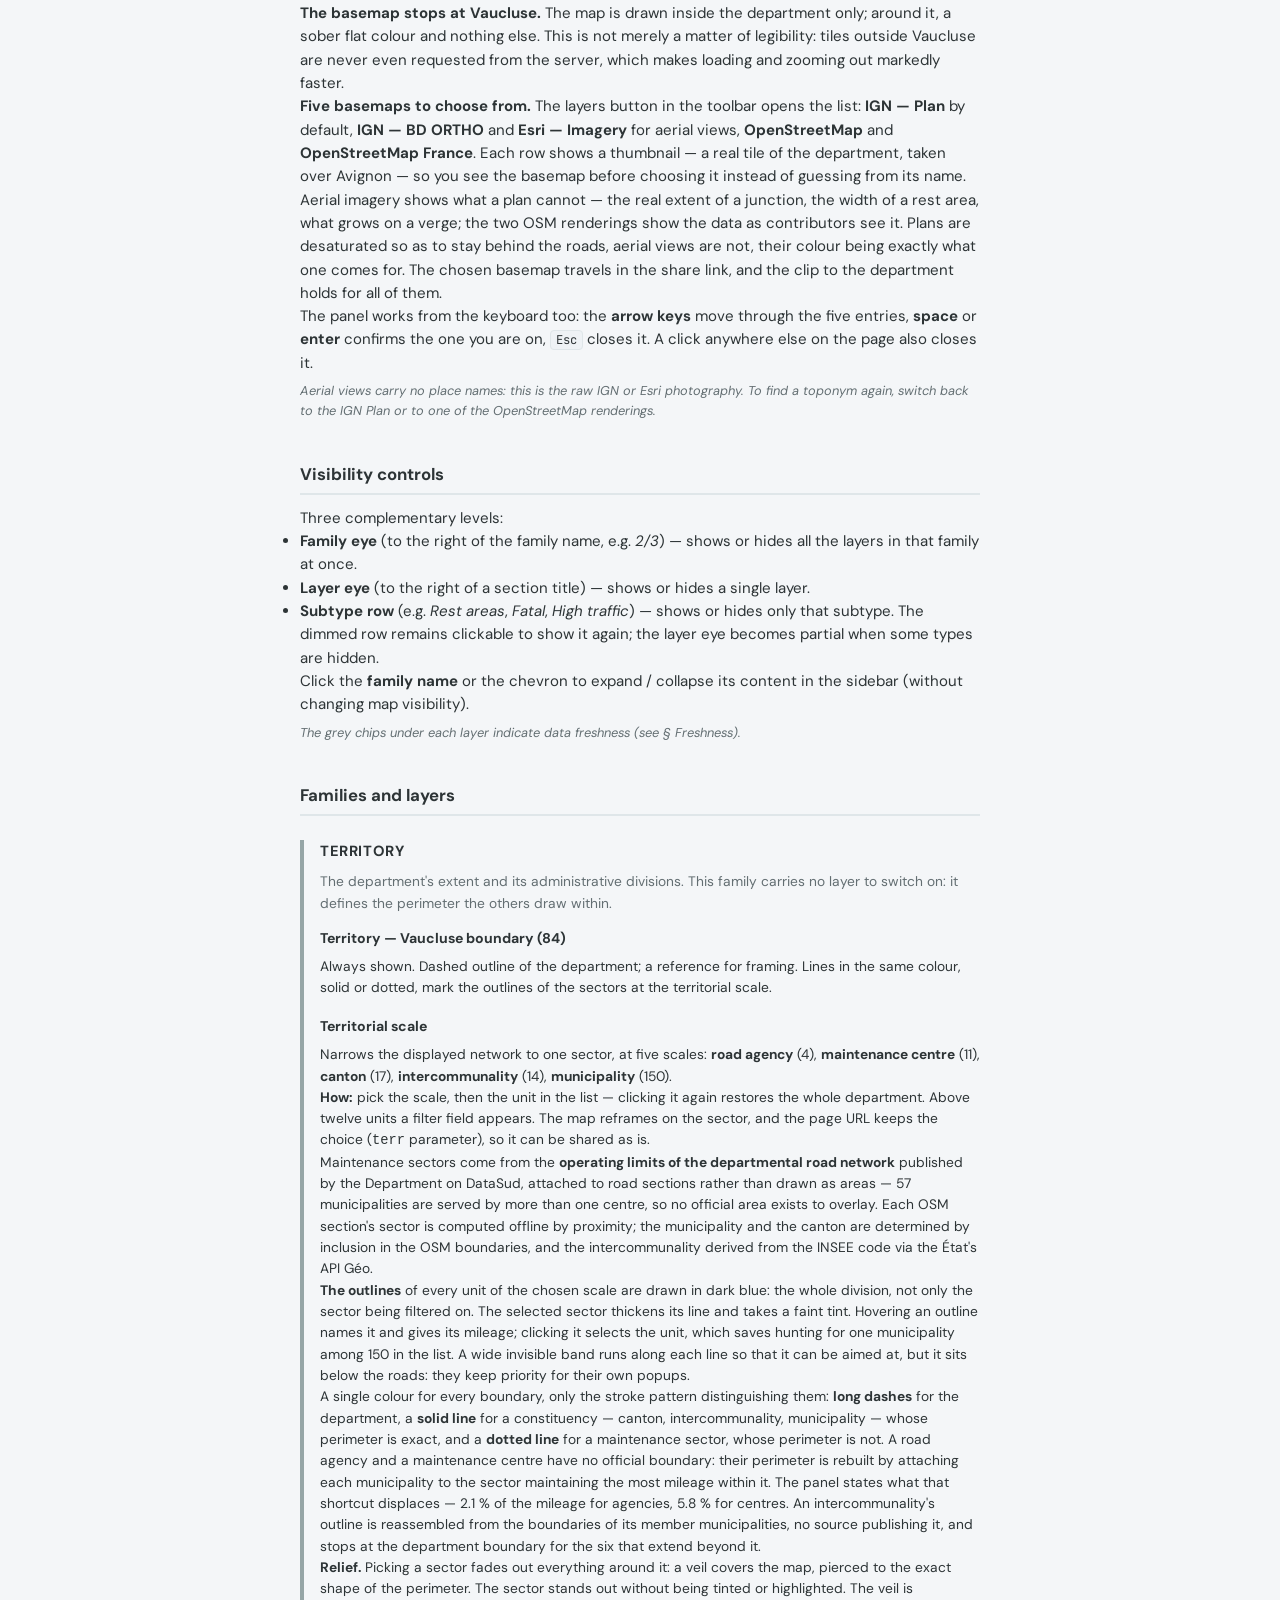
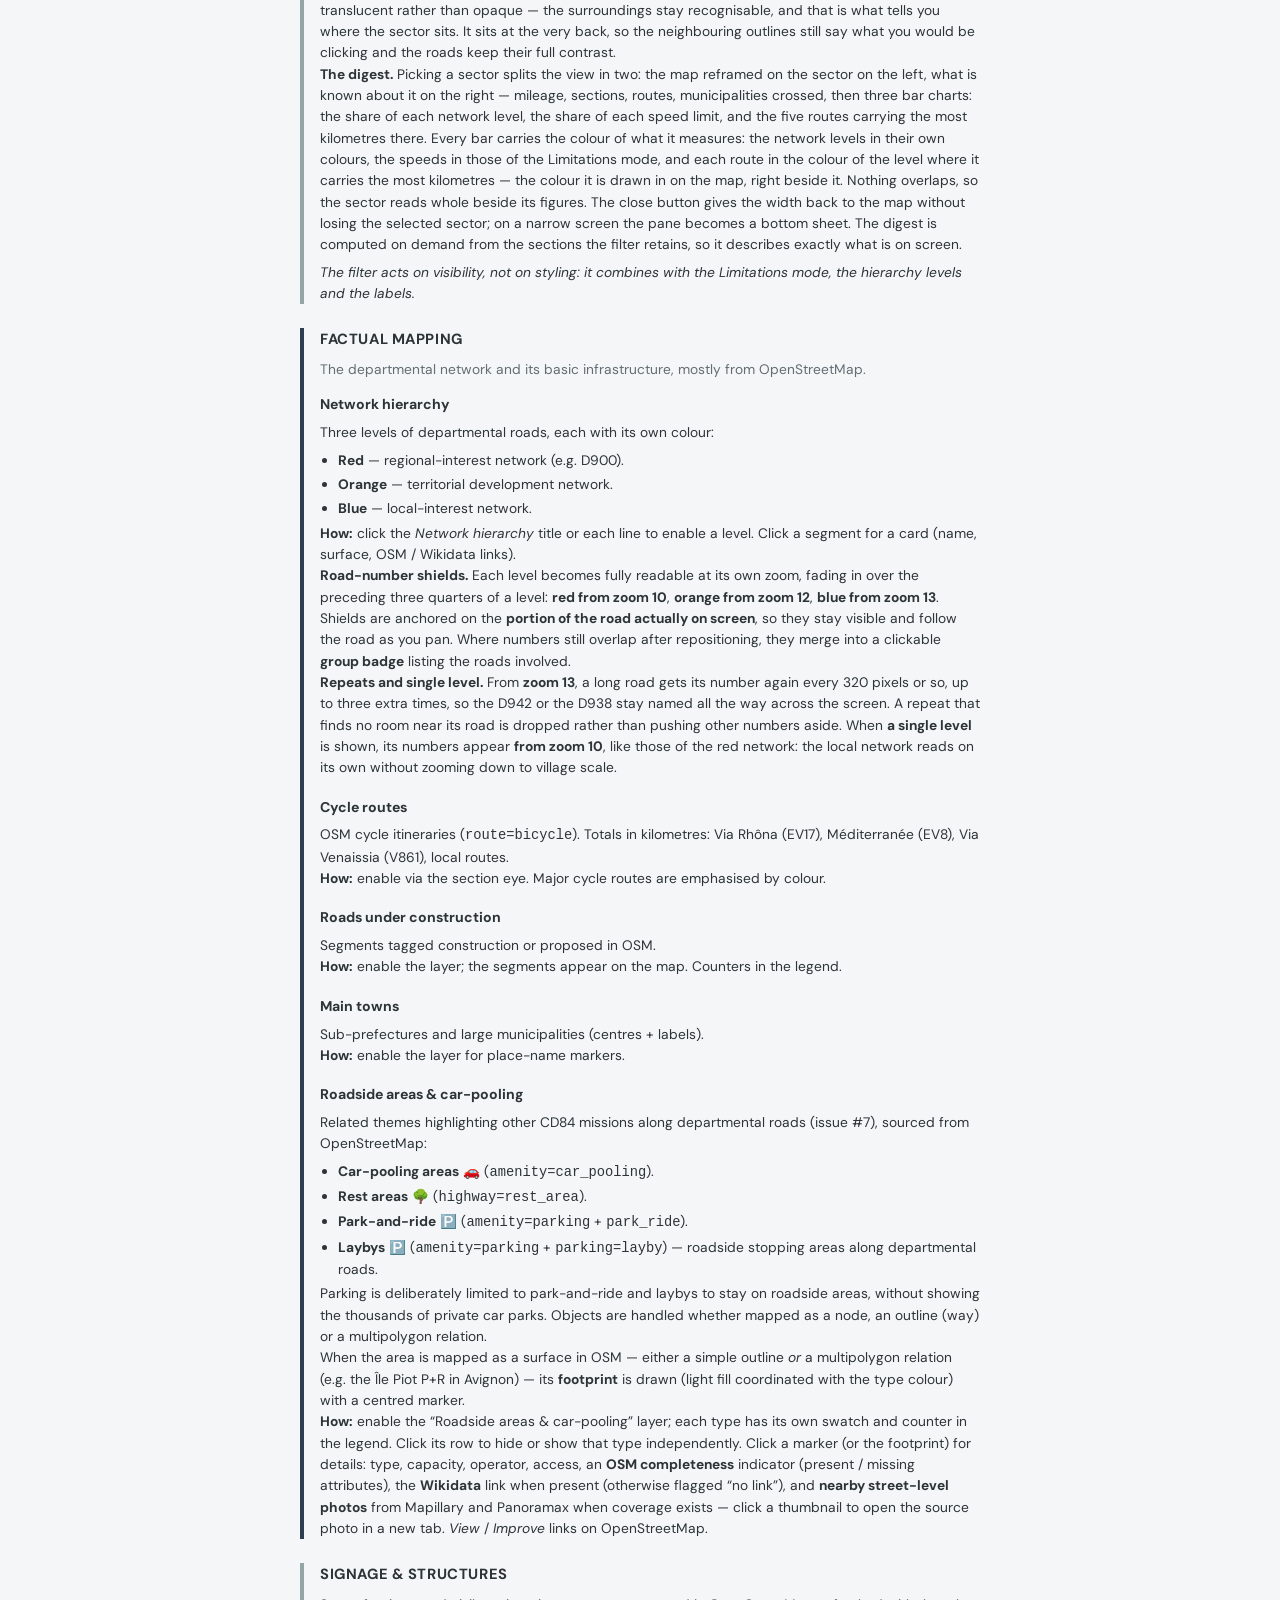
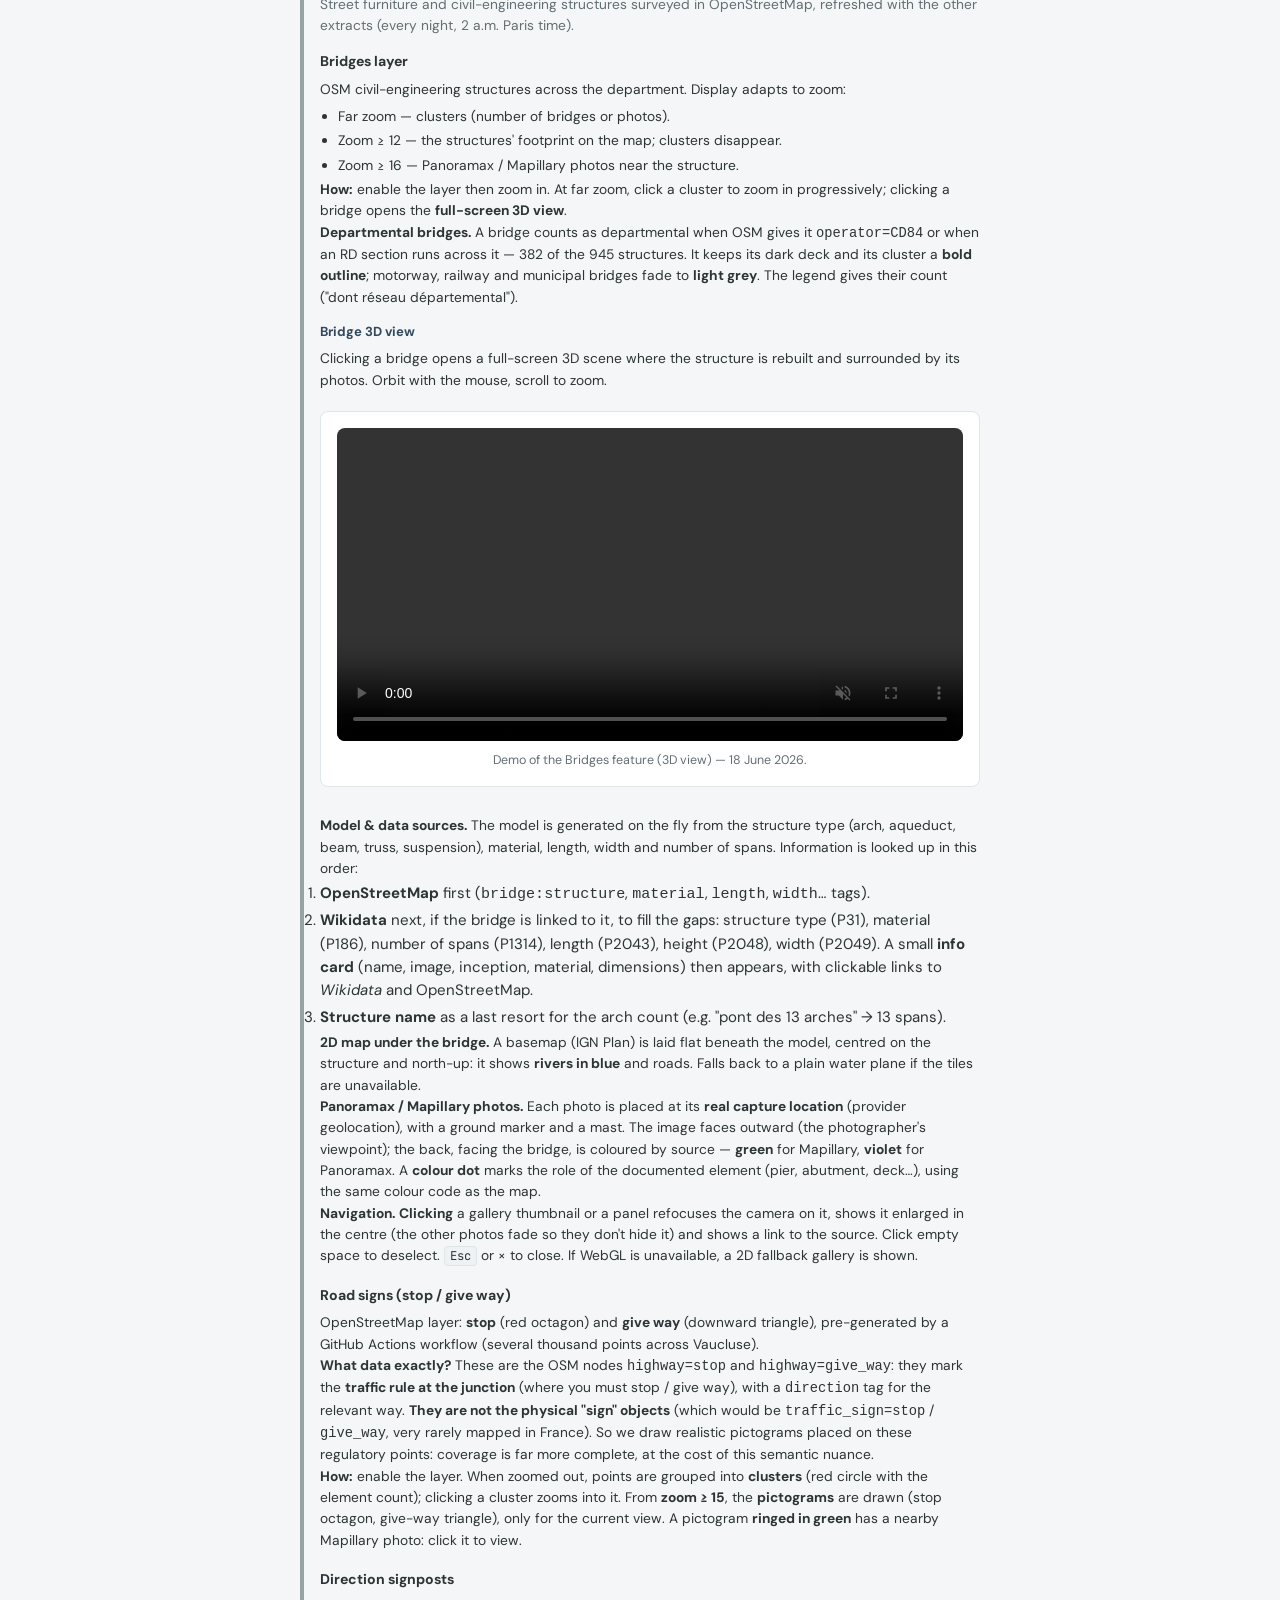
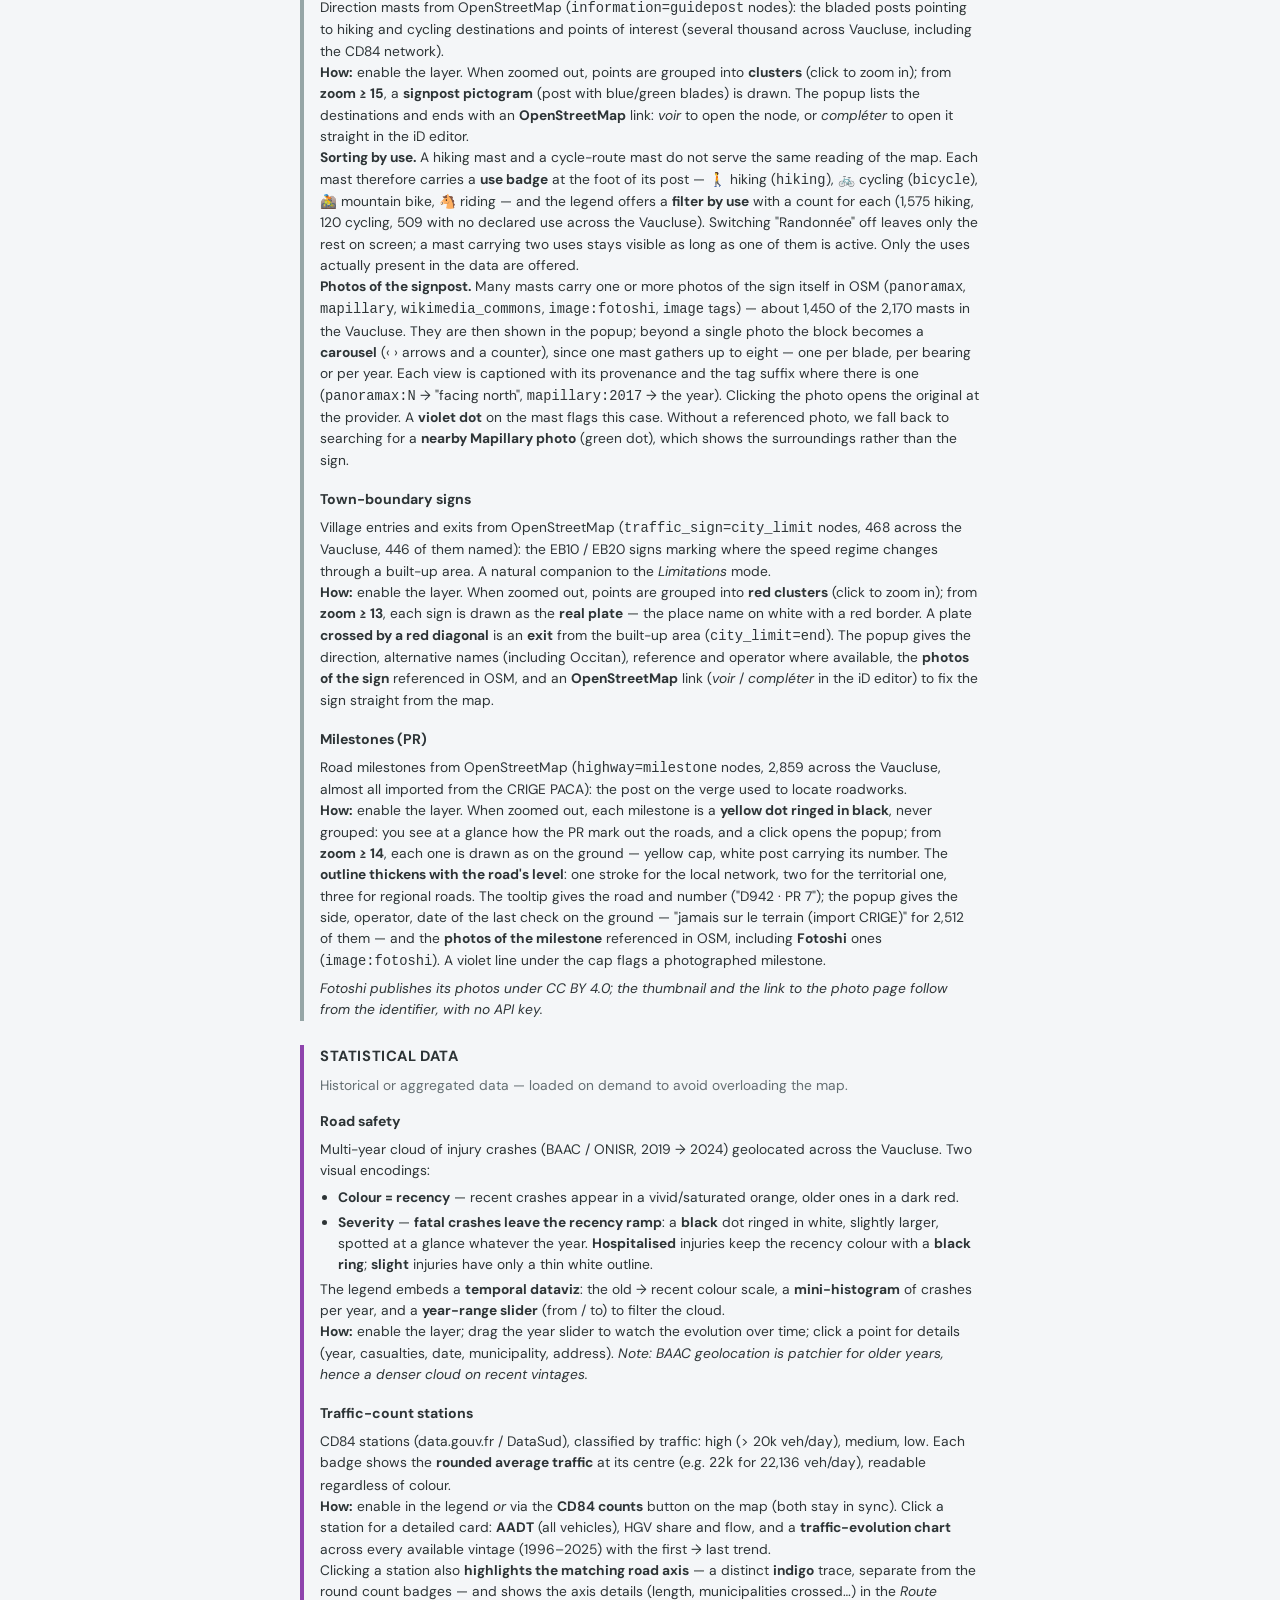
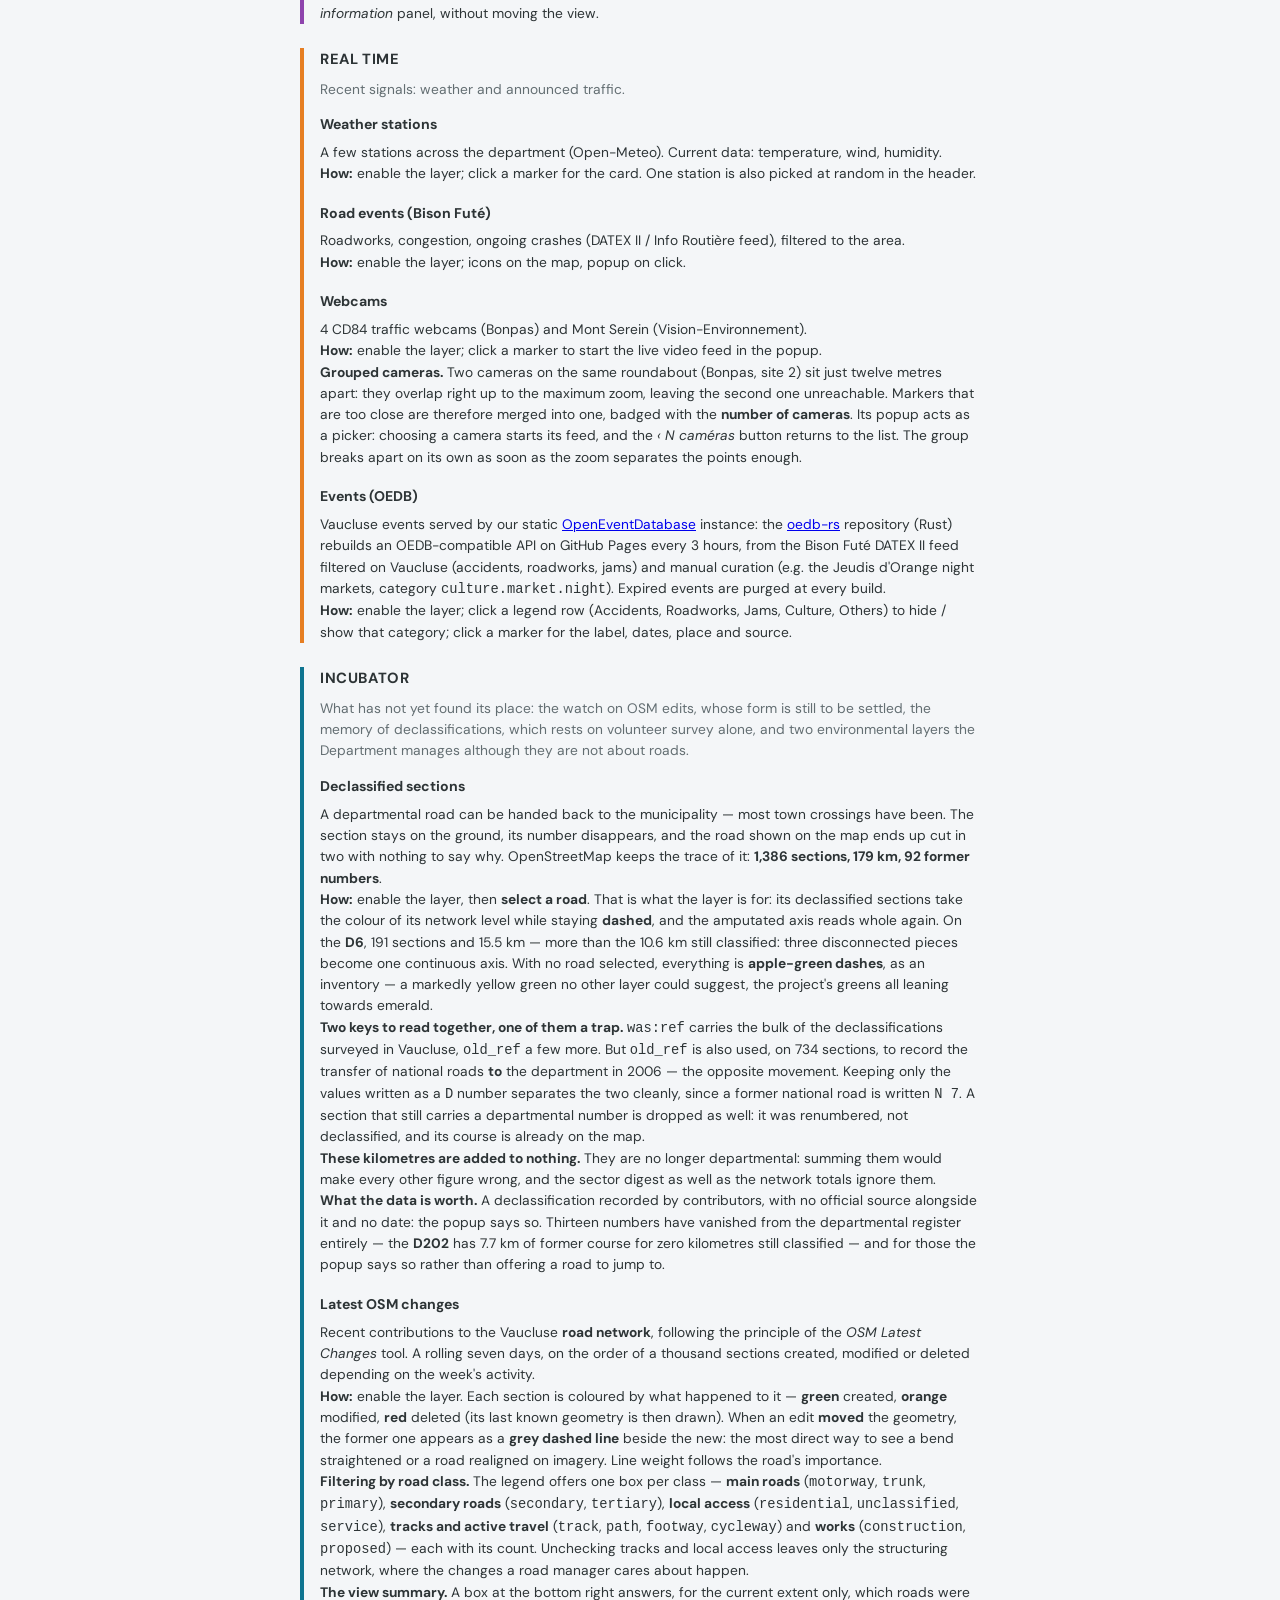
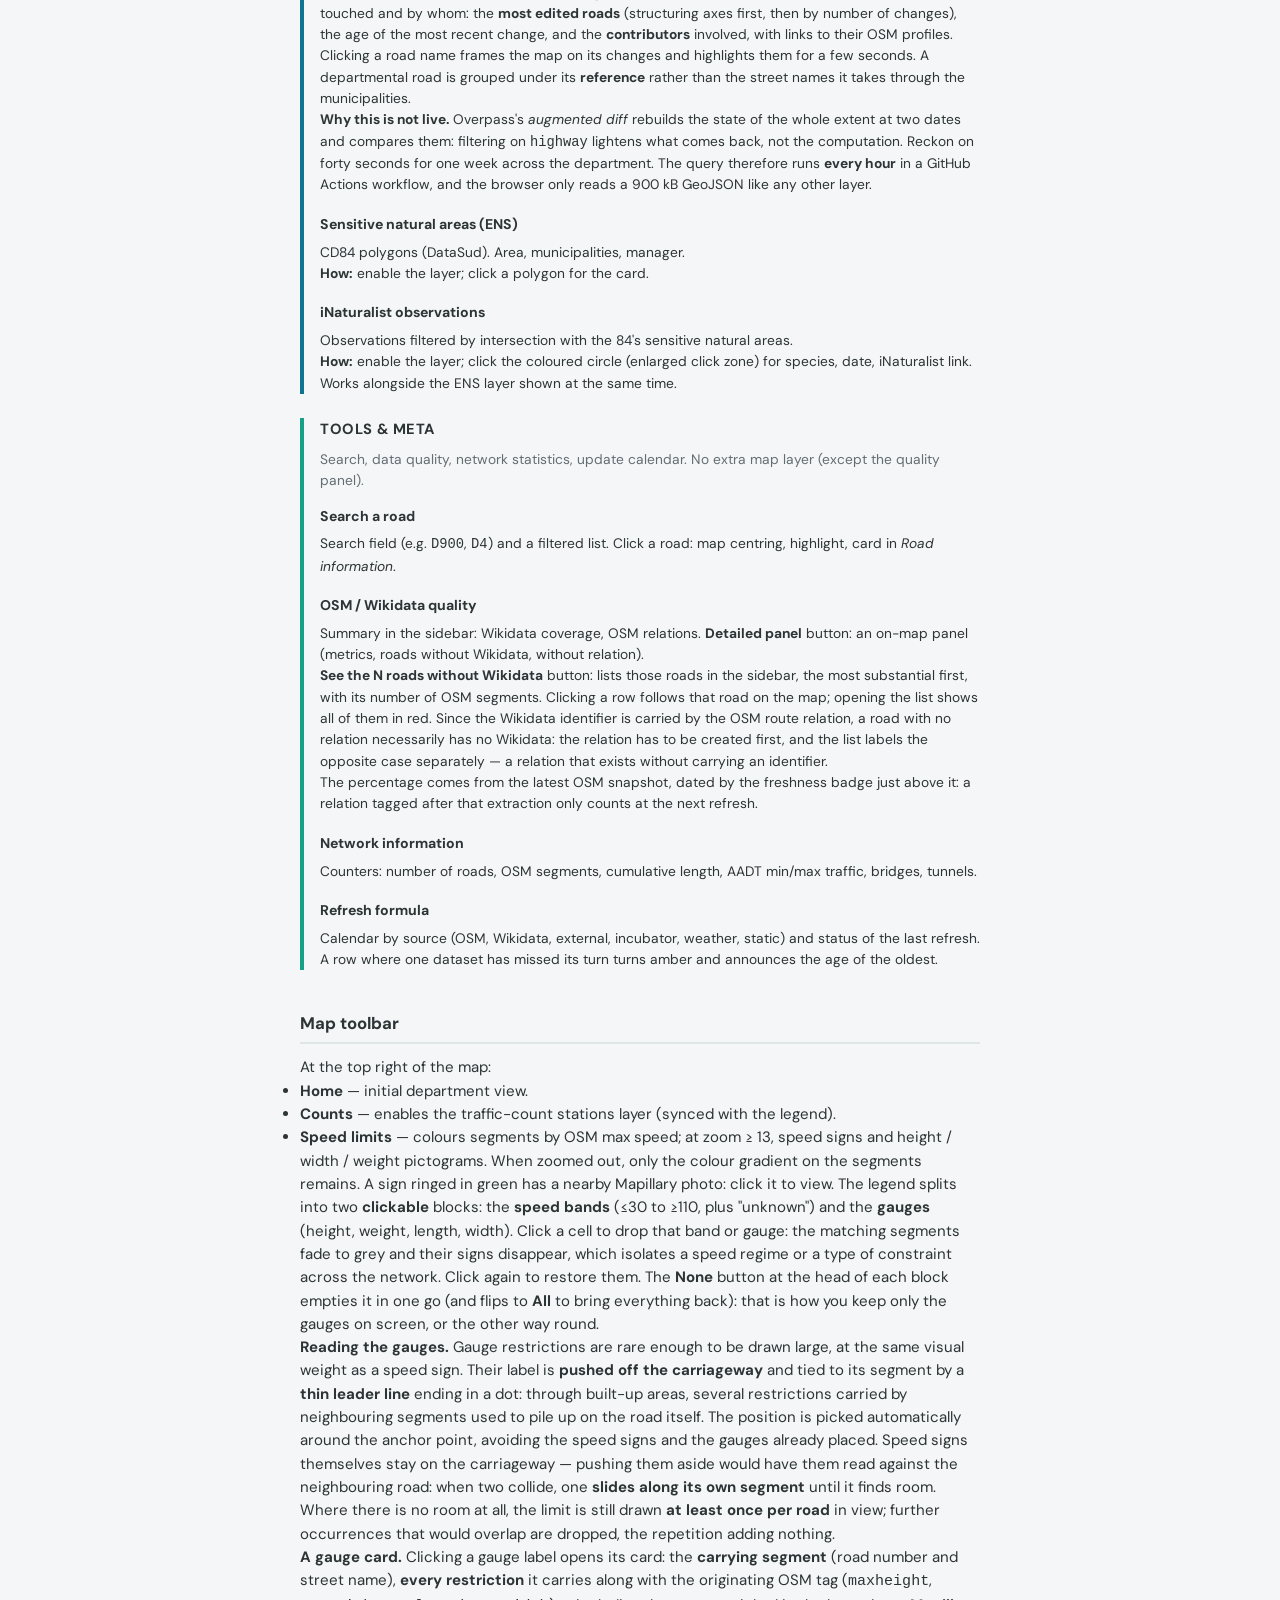
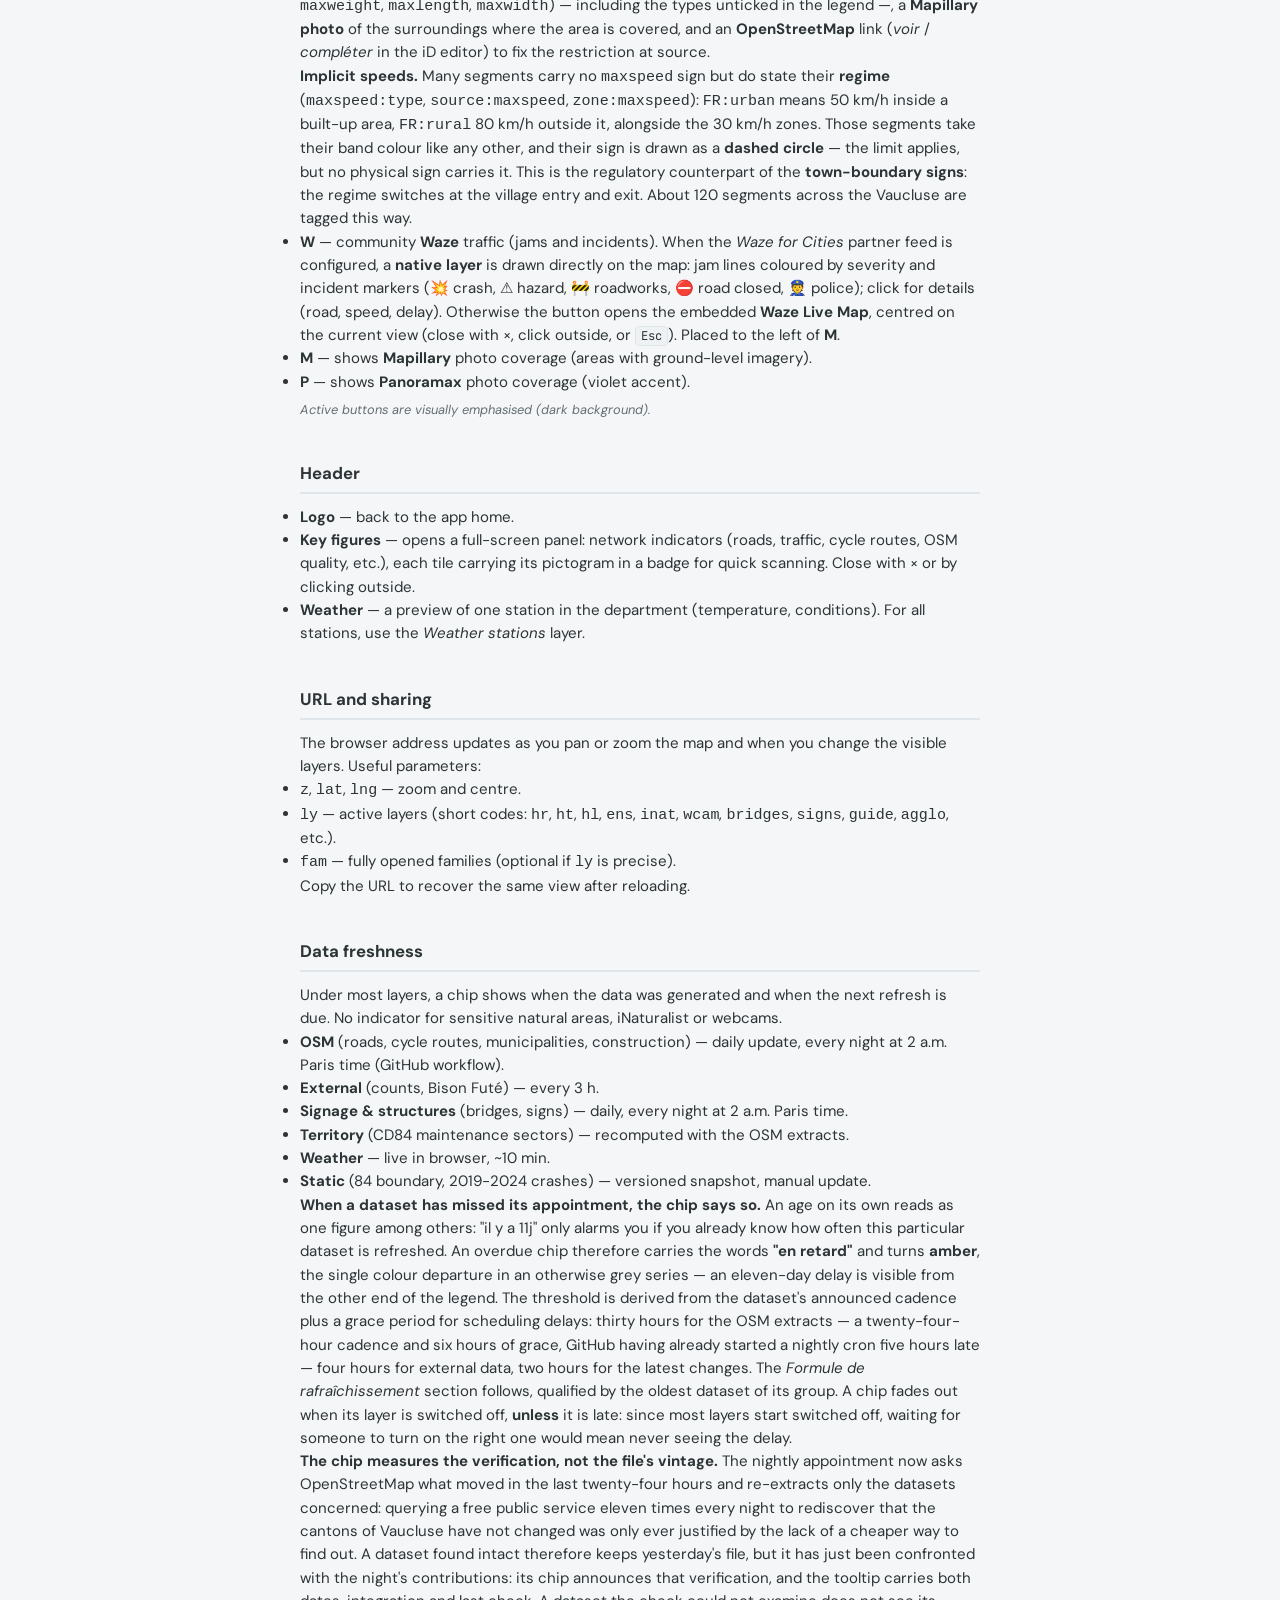
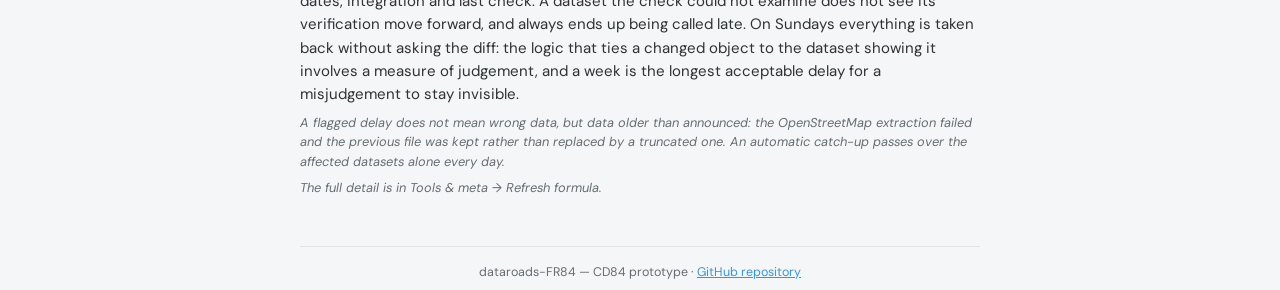
==== commit bd6bcbc7: "Draw milestones as dots instead of clusters below zoom 14 Refs #36" ====
--- a/guide.en.html
+++ b/guide.en.html
@@ -196,7 +196,7 @@
 </div><div class="guide-layer" id="layer-milestones">
 <h4>Milestones (PR)</h4>
 <p>Road milestones from OpenStreetMap (<code>highway=milestone</code> nodes, 2,859 across the Vaucluse, almost all imported from the CRIGE PACA): the post on the verge used to locate roadworks.</p>
-<p><strong>How:</strong> enable the layer. When zoomed out, milestones are grouped into <strong>yellow clusters</strong> (click to zoom in); from <strong>zoom ≥ 14</strong>, each one is drawn as on the ground — yellow cap, white post carrying its number. The <strong>outline thickens with the road's level</strong>: one stroke for the local network, two for the territorial one, three for regional roads. The tooltip gives the road and number ("D942 · PR 7"); the popup gives the side, operator, date of the last check on the ground — "jamais sur le terrain (import CRIGE)" for 2,512 of them — and the <strong>photos of the milestone</strong> referenced in OSM, including <strong>Fotoshi</strong> ones (<code>image:fotoshi</code>). A violet line under the cap flags a photographed milestone.</p>
+<p><strong>How:</strong> enable the layer. When zoomed out, each milestone is a <strong>yellow dot ringed in black</strong>, never grouped: you see at a glance how the PR mark out the roads, and a click opens the popup; from <strong>zoom ≥ 14</strong>, each one is drawn as on the ground — yellow cap, white post carrying its number. The <strong>outline thickens with the road's level</strong>: one stroke for the local network, two for the territorial one, three for regional roads. The tooltip gives the road and number ("D942 · PR 7"); the popup gives the side, operator, date of the last check on the ground — "jamais sur le terrain (import CRIGE)" for 2,512 of them — and the <strong>photos of the milestone</strong> referenced in OSM, including <strong>Fotoshi</strong> ones (<code>image:fotoshi</code>). A violet line under the cap flags a photographed milestone.</p>
 <p class="guide-hint">Fotoshi publishes its photos under CC BY 4.0; the thumbnail and the link to the photo page follow from the identifier, with no API key.</p>
 </div>
 </article>
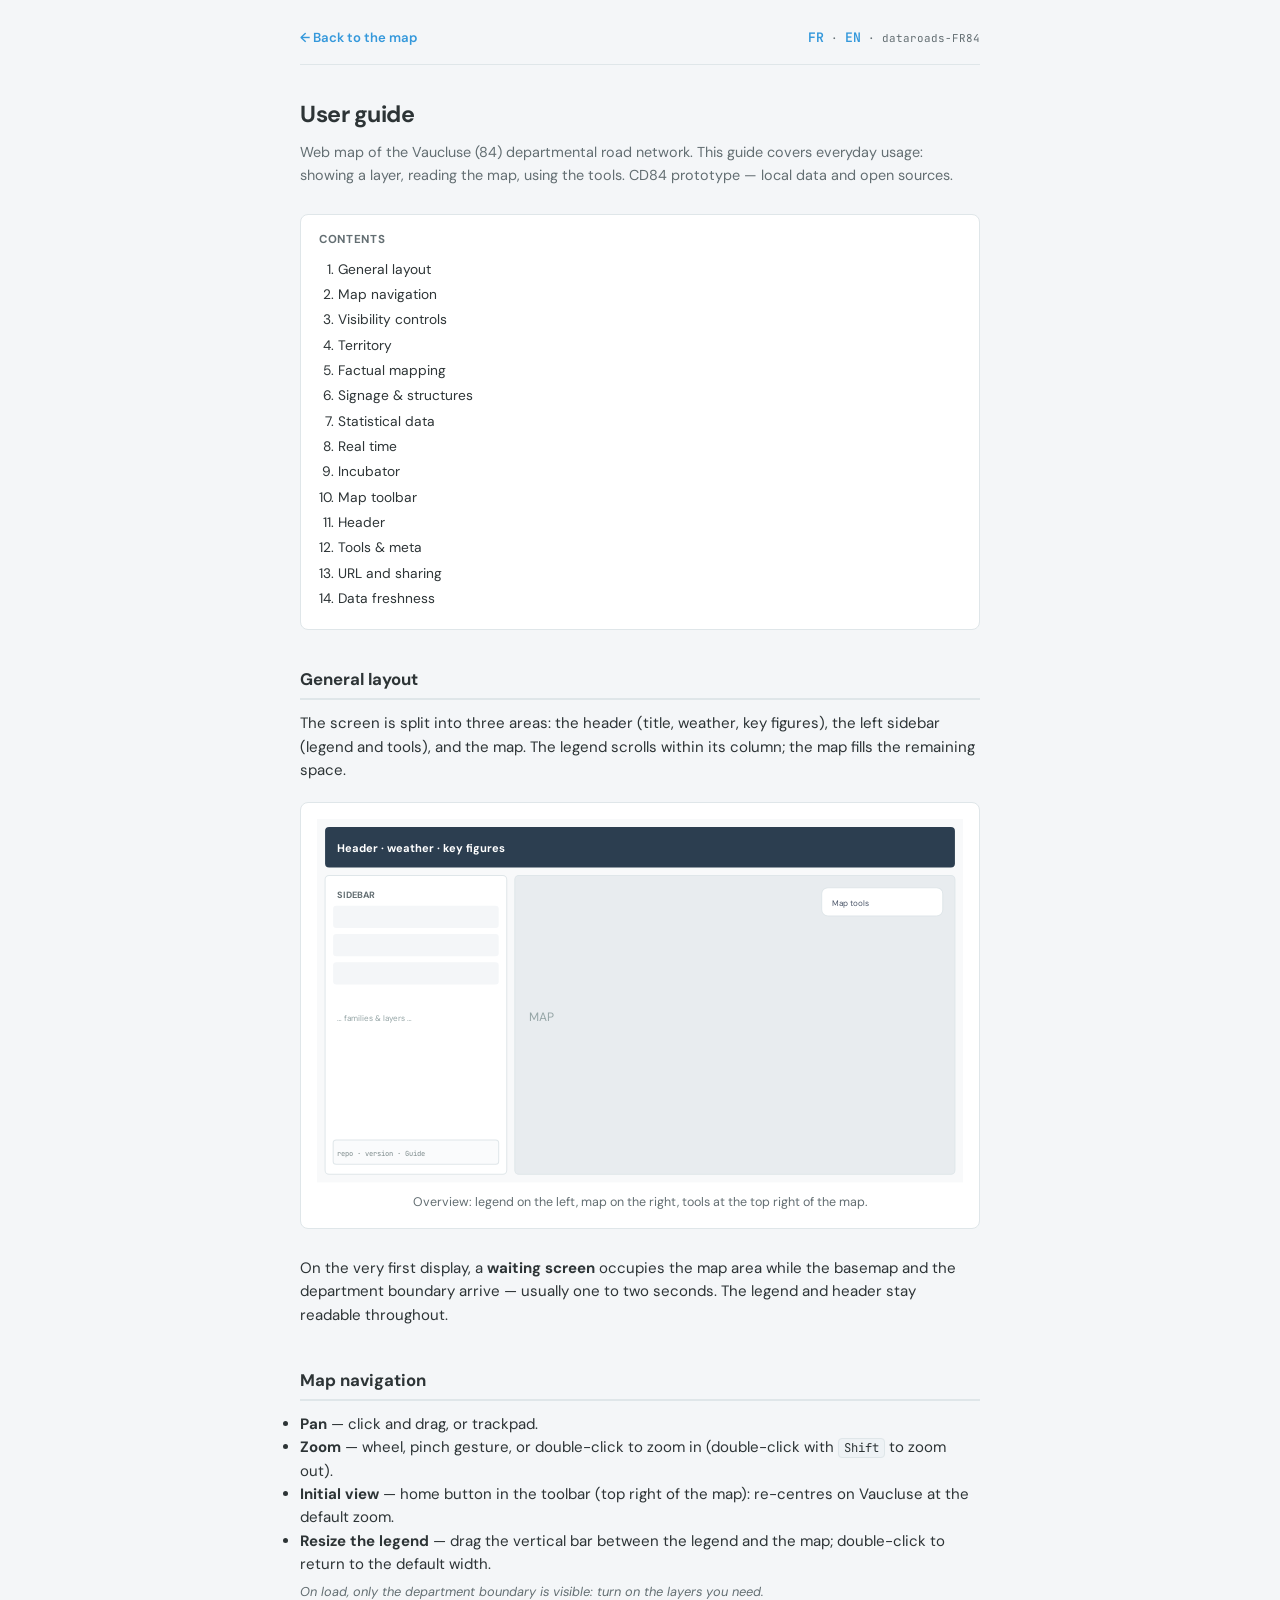
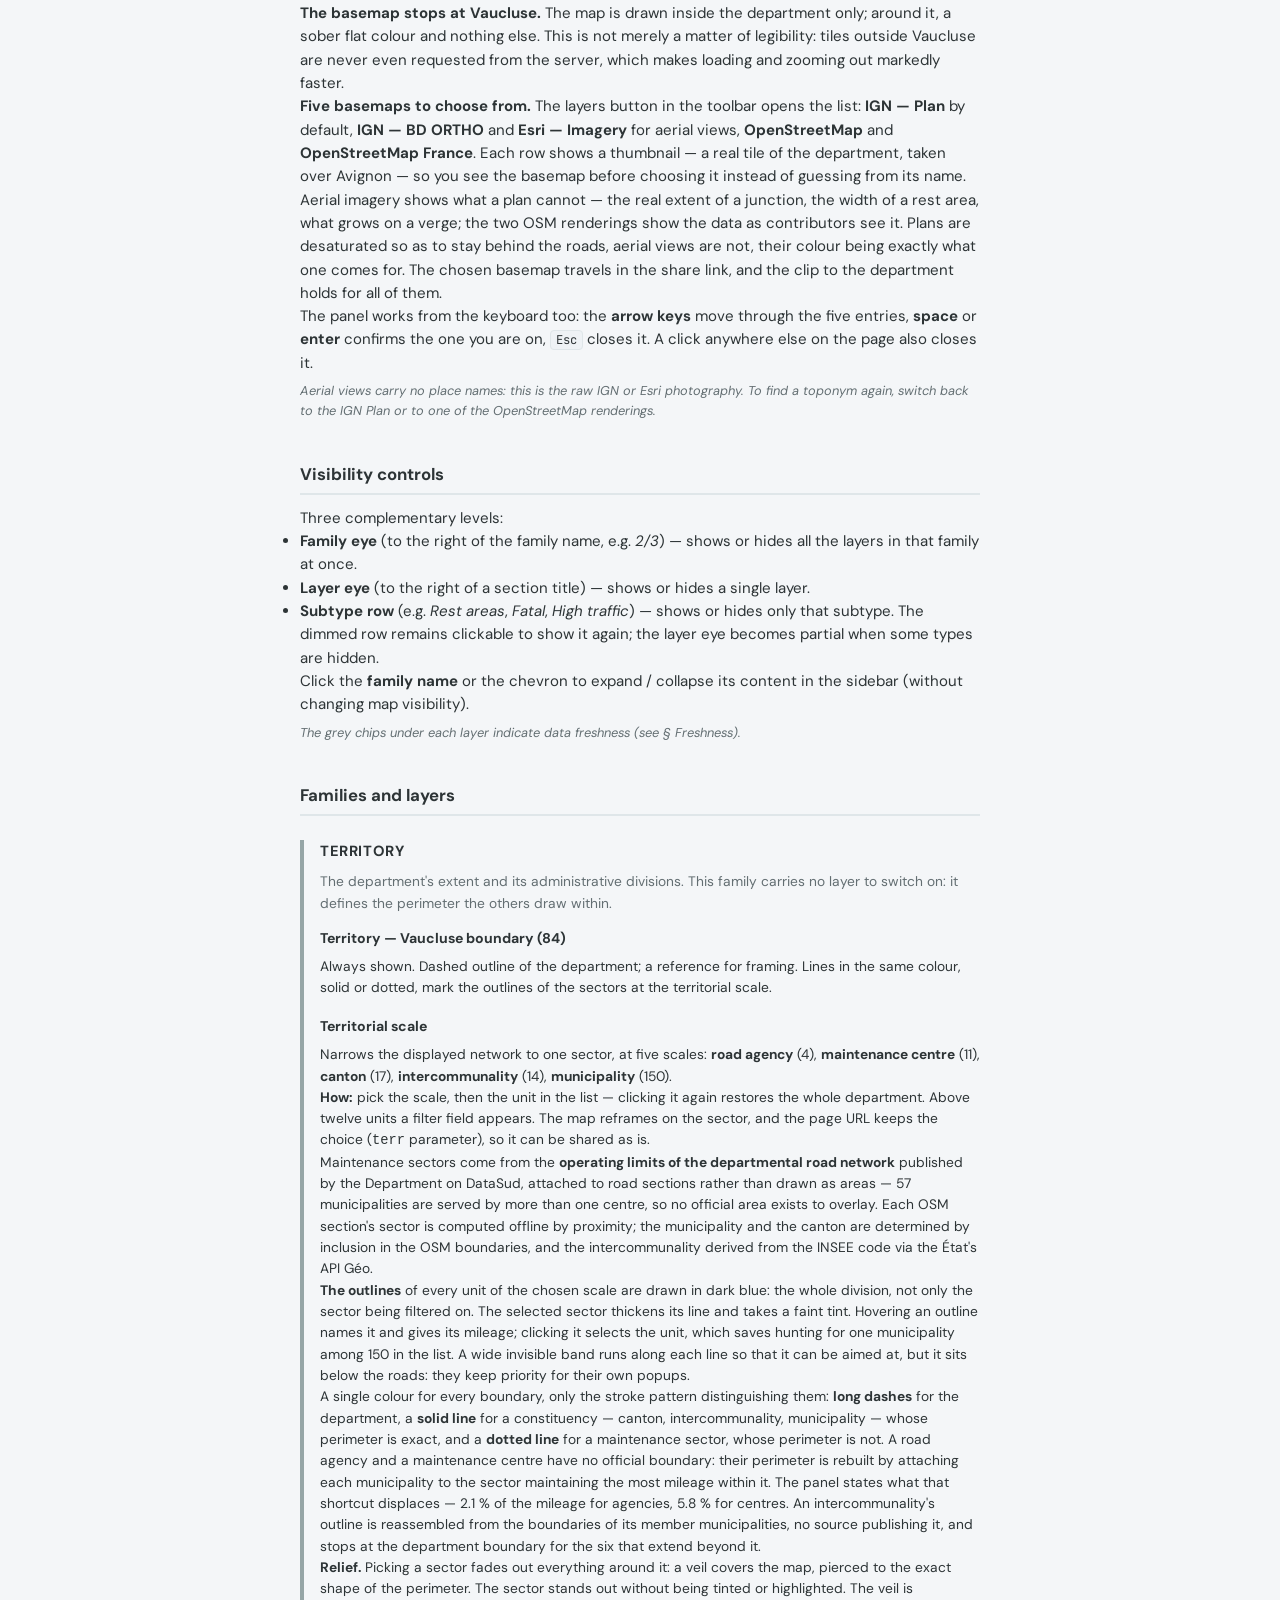
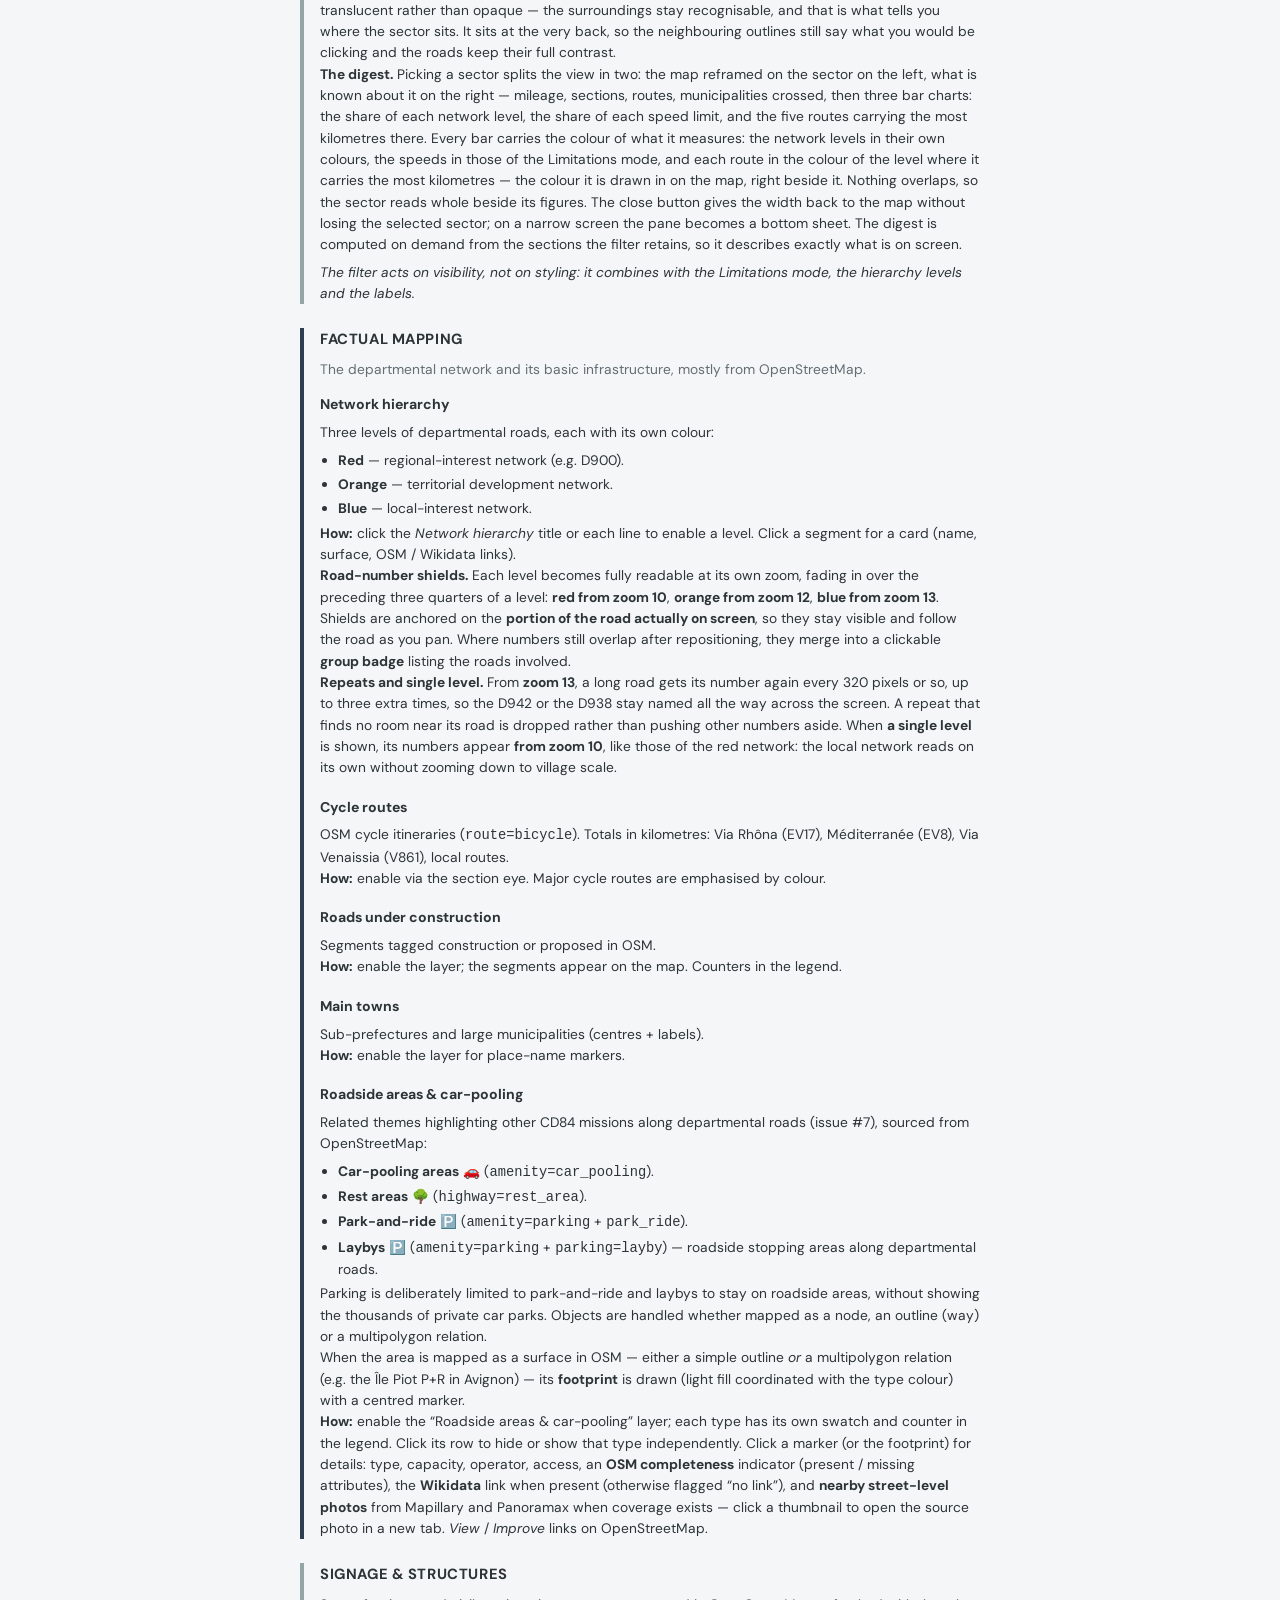
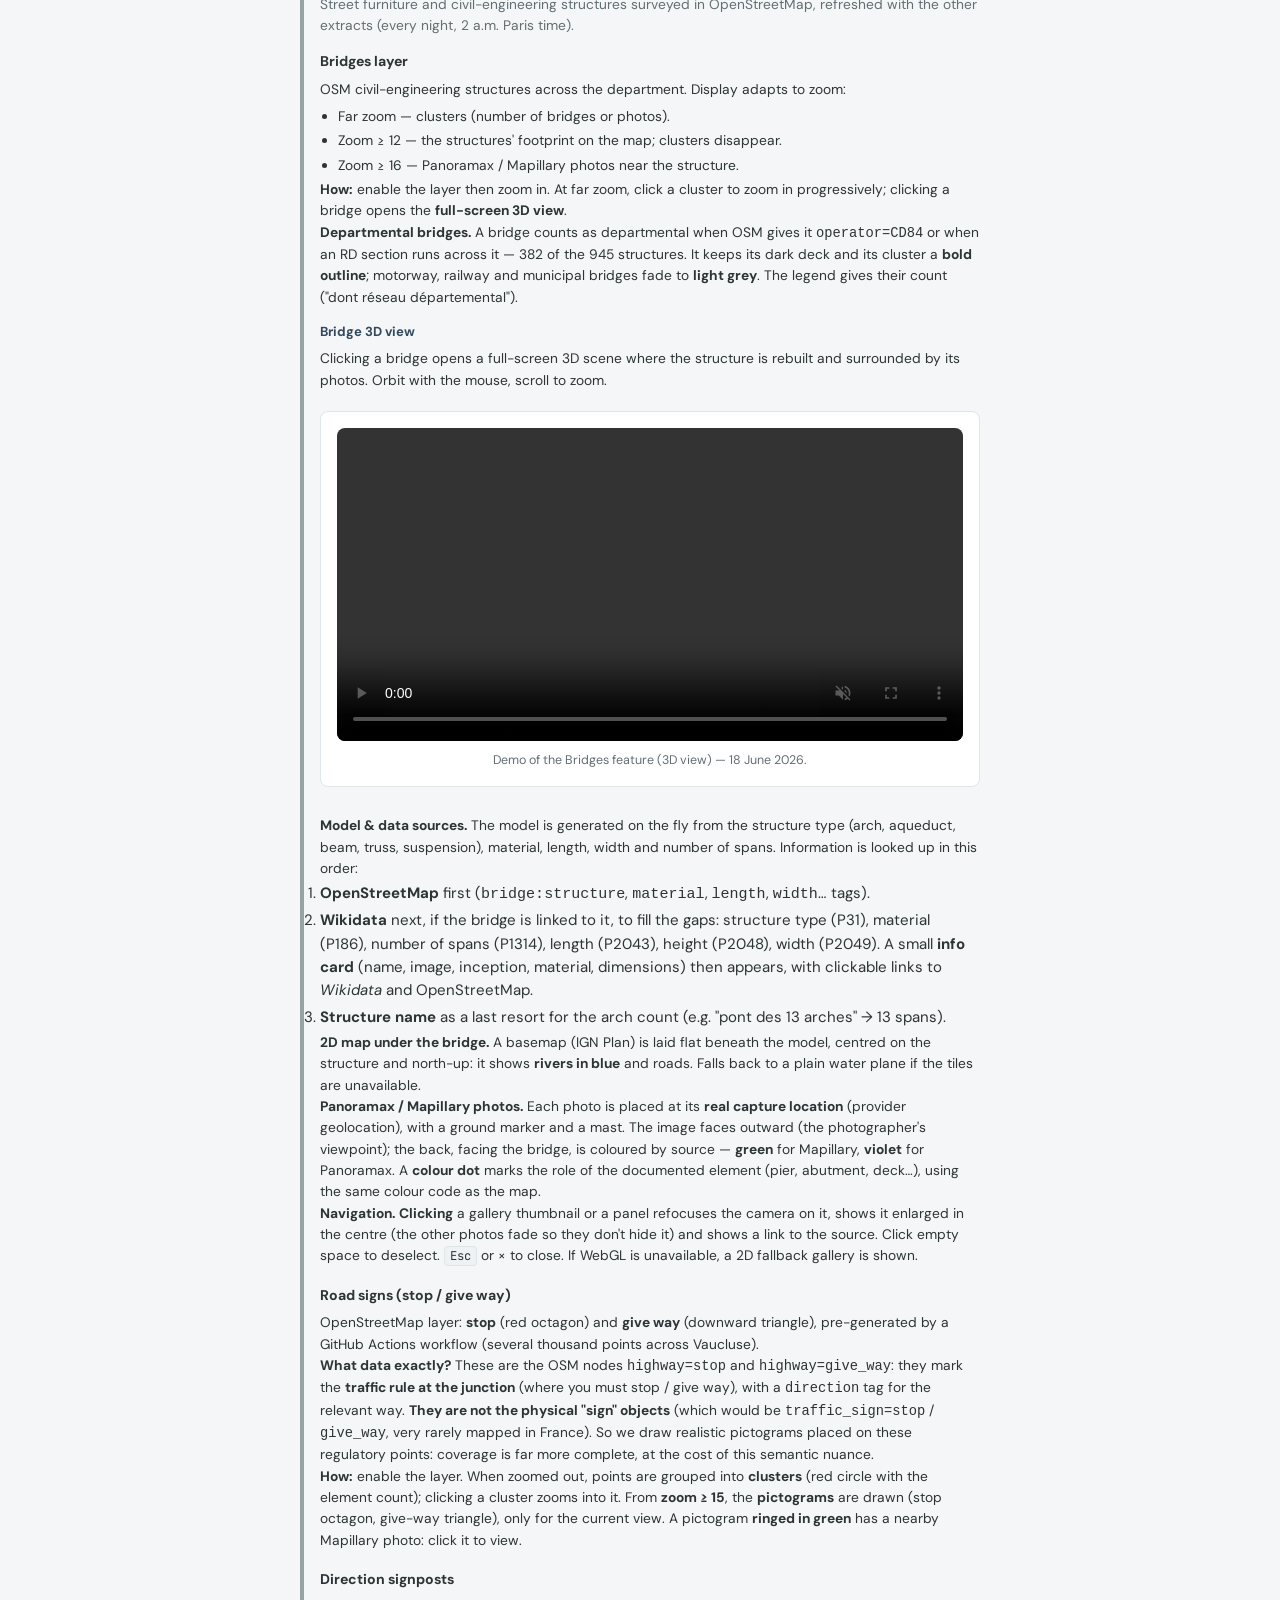
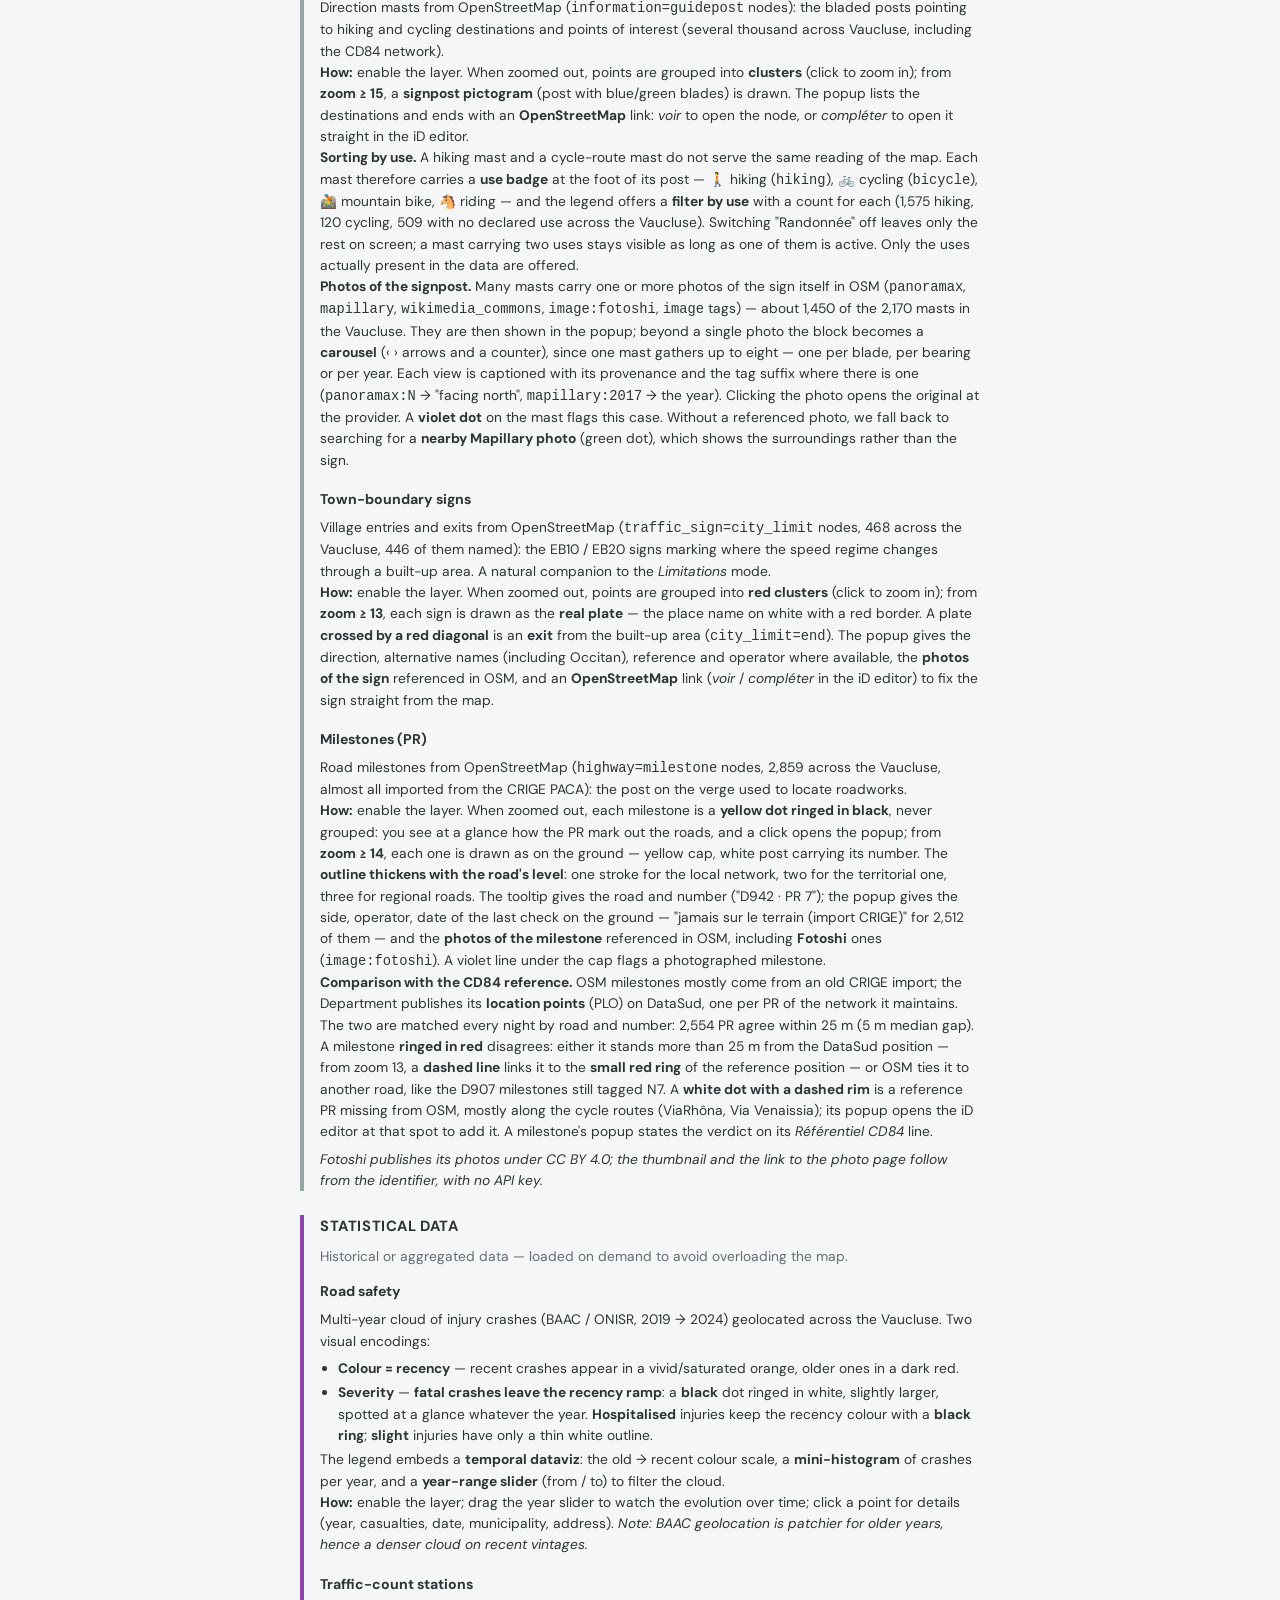
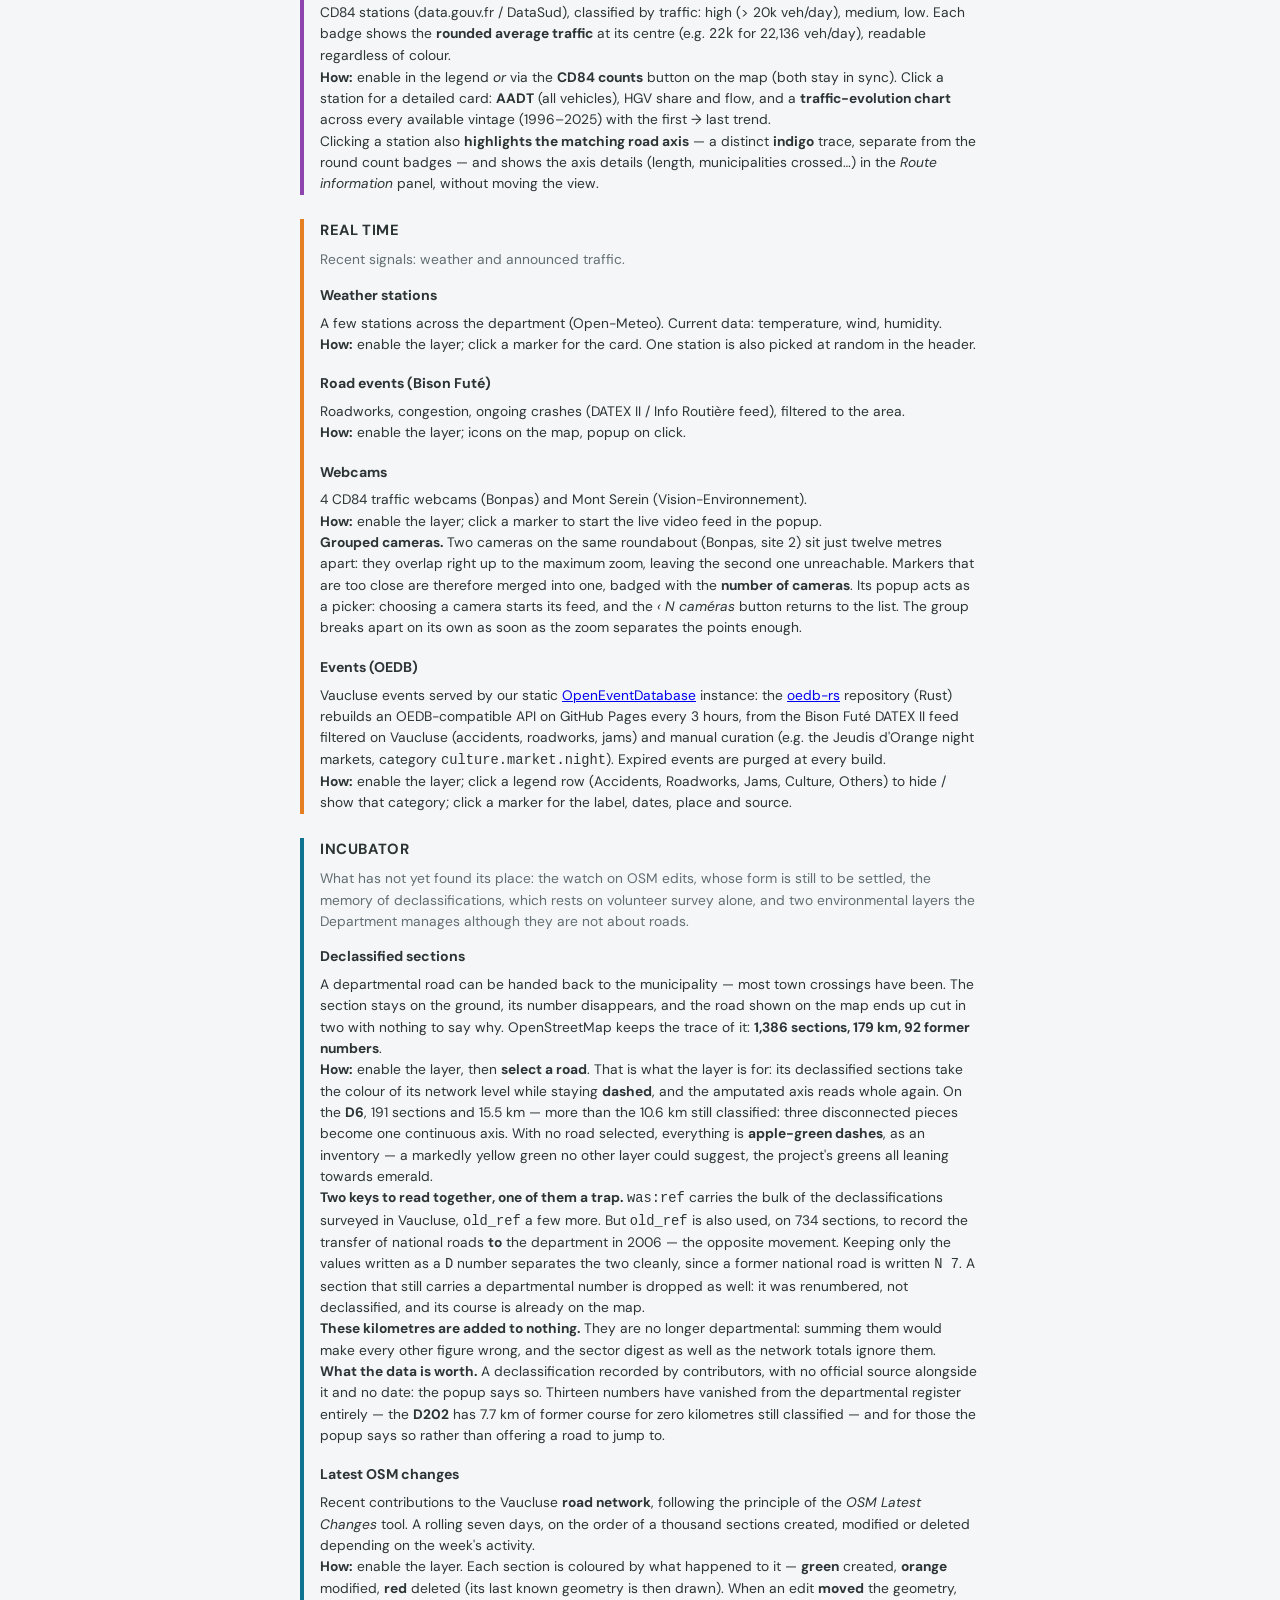
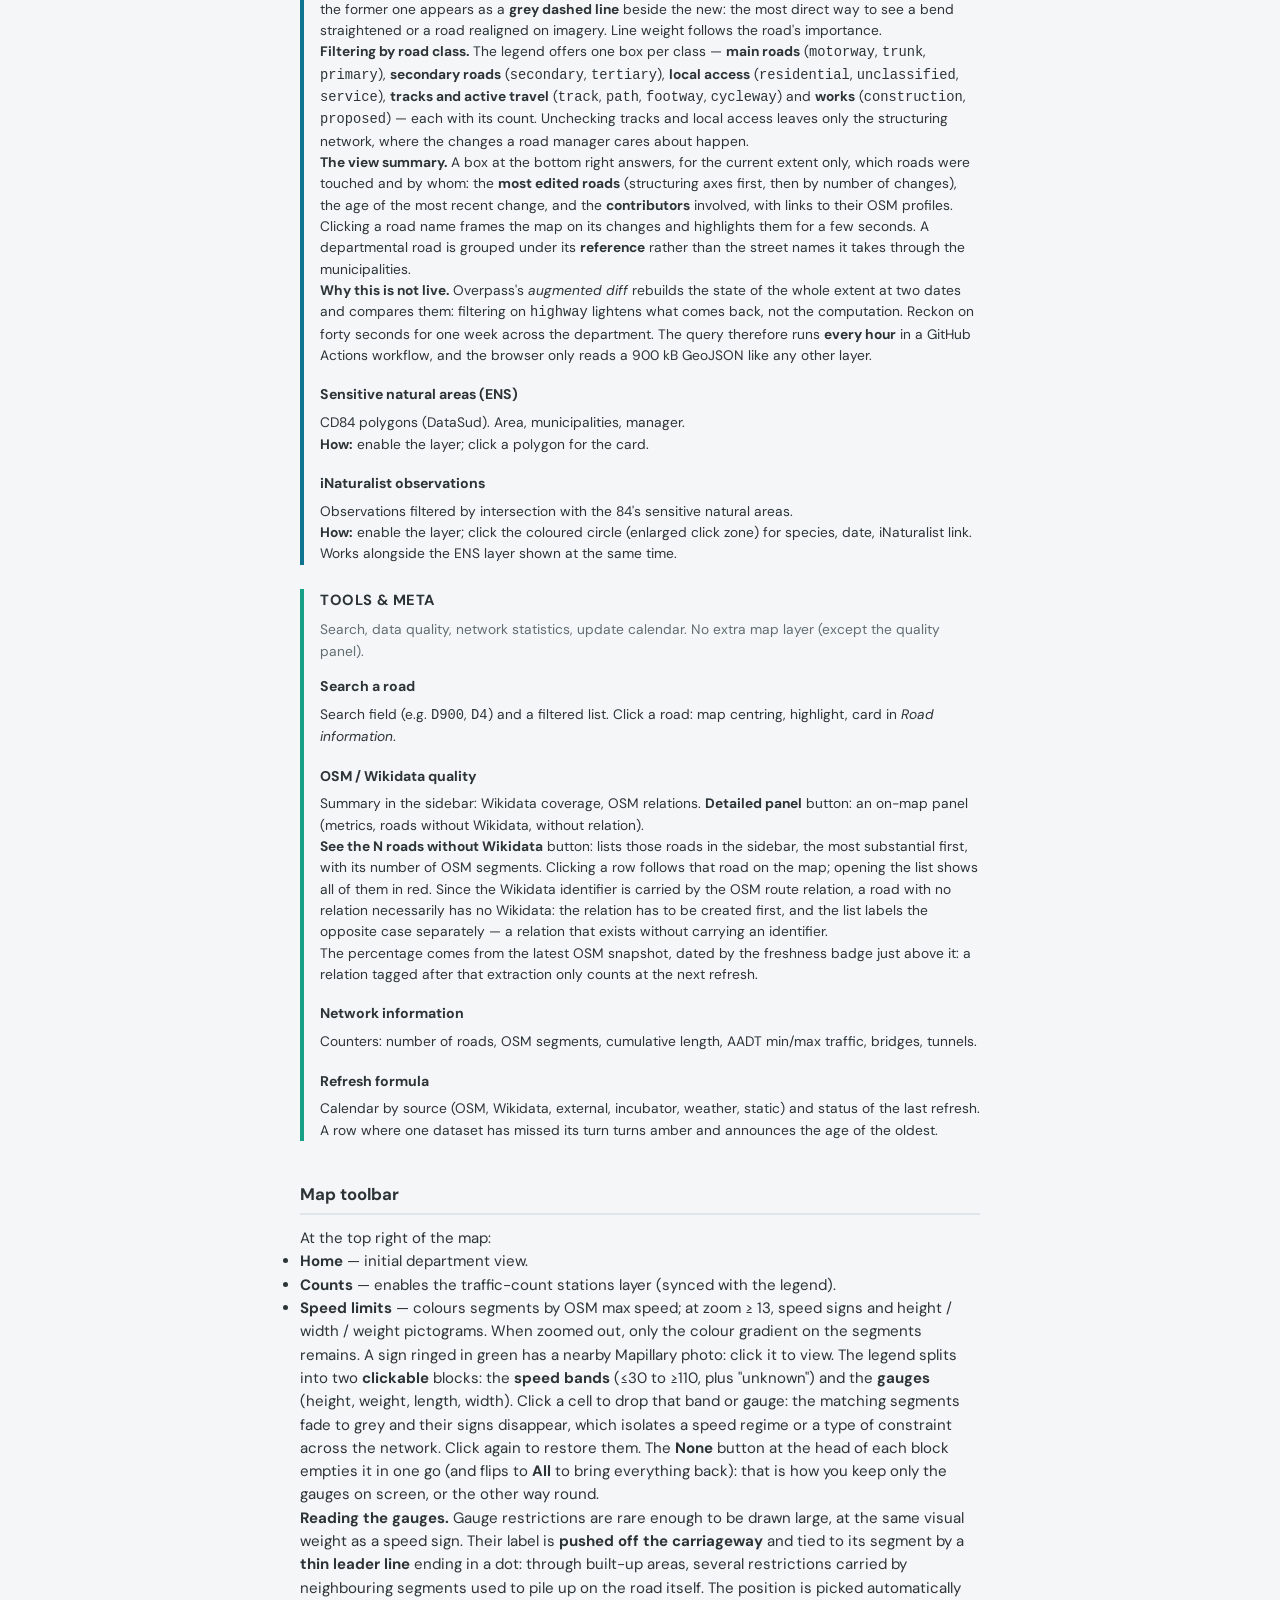
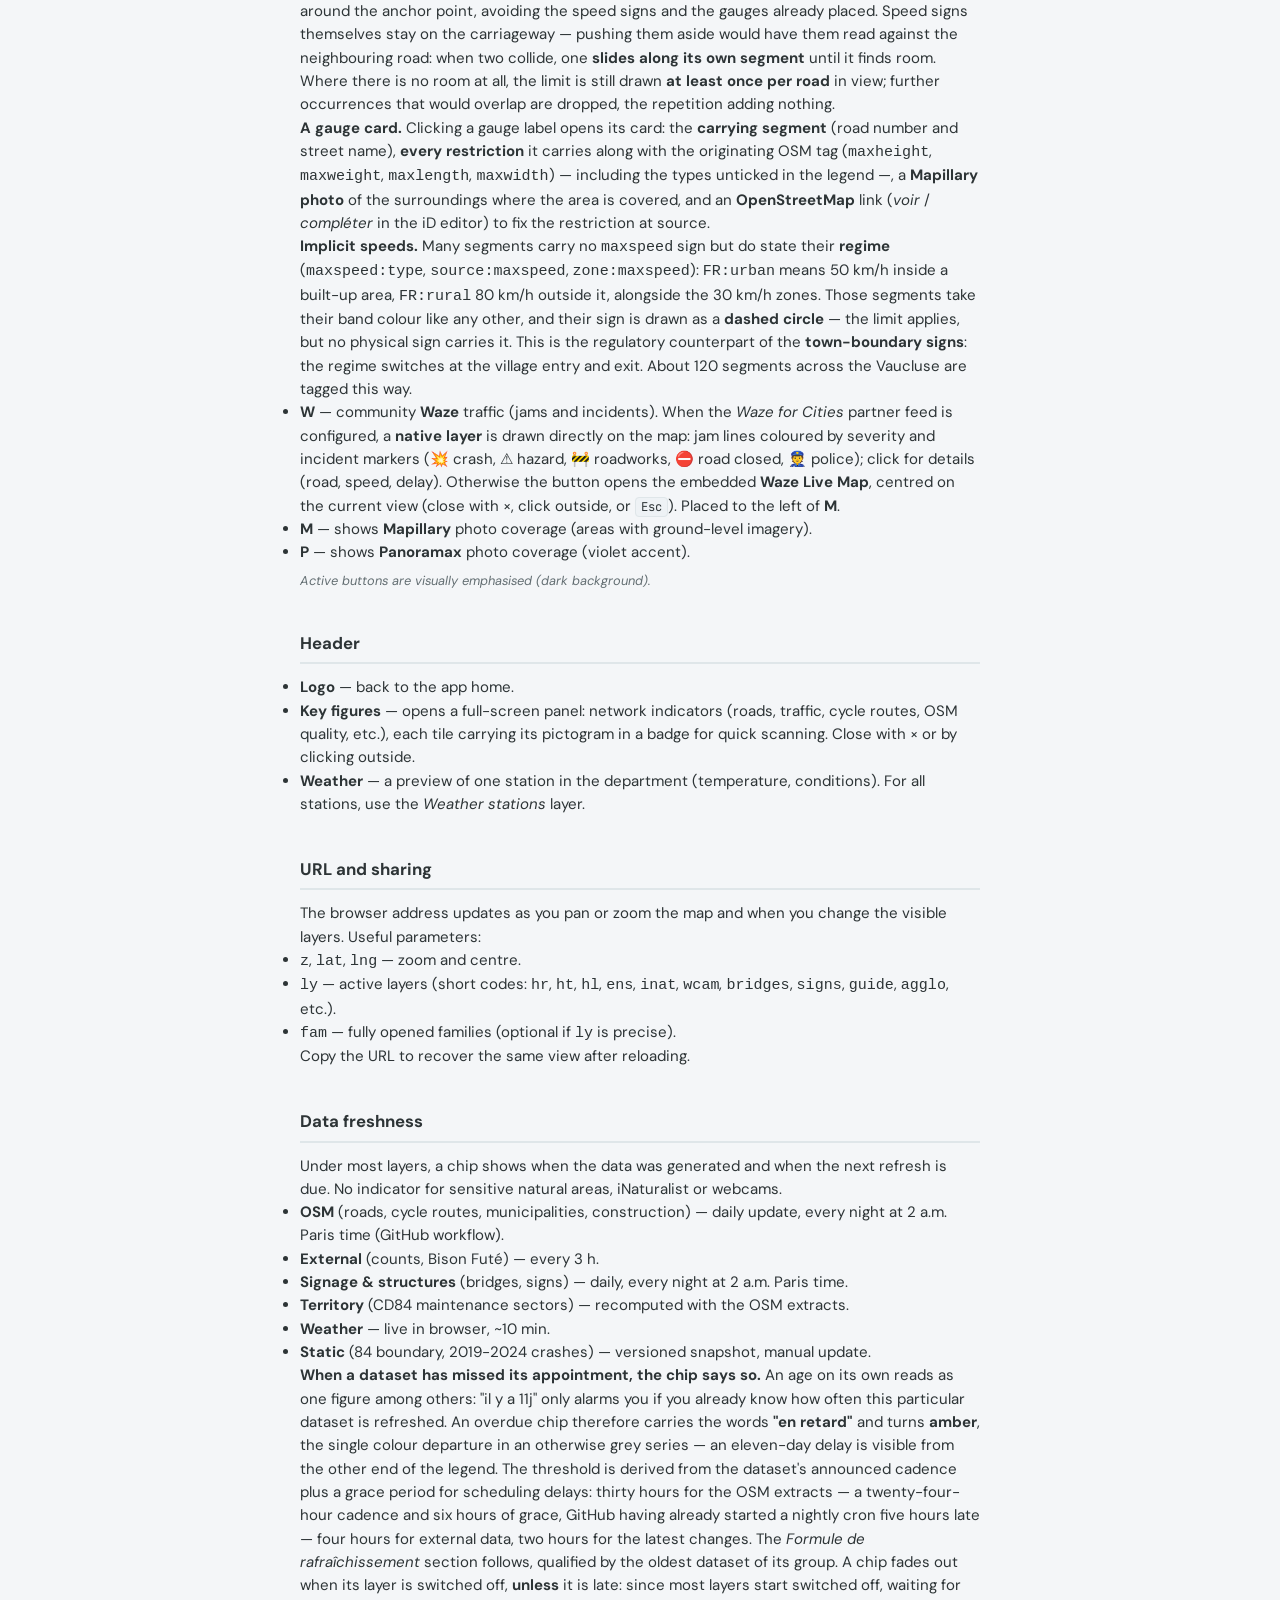
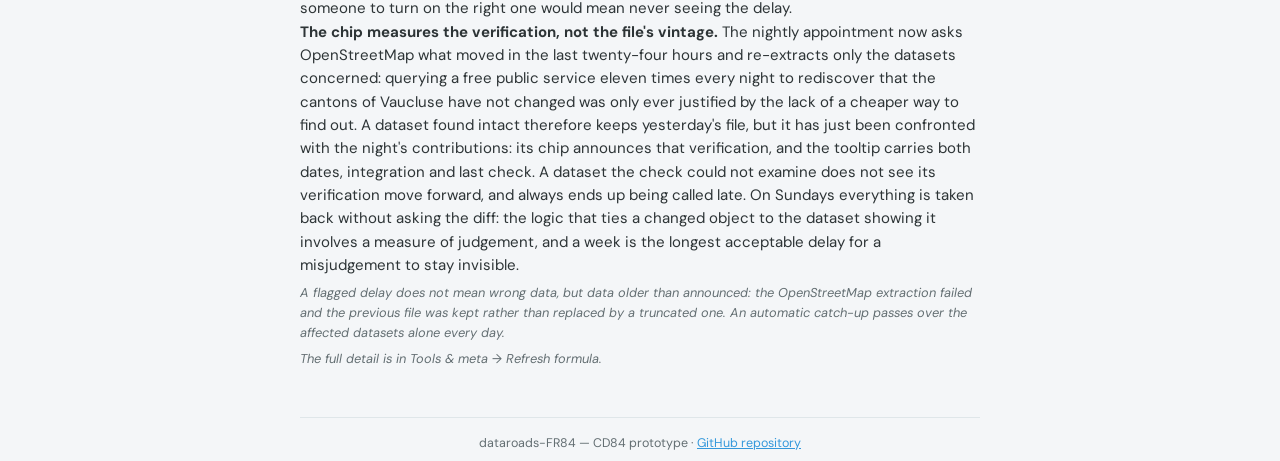
==== commit 3eabecf3: "Compare OSM milestones with the CD84 reference published on DataSud Refs #36" ====
--- a/guide.en.html
+++ b/guide.en.html
@@ -197,6 +197,7 @@
 <h4>Milestones (PR)</h4>
 <p>Road milestones from OpenStreetMap (<code>highway=milestone</code> nodes, 2,859 across the Vaucluse, almost all imported from the CRIGE PACA): the post on the verge used to locate roadworks.</p>
 <p><strong>How:</strong> enable the layer. When zoomed out, each milestone is a <strong>yellow dot ringed in black</strong>, never grouped: you see at a glance how the PR mark out the roads, and a click opens the popup; from <strong>zoom ≥ 14</strong>, each one is drawn as on the ground — yellow cap, white post carrying its number. The <strong>outline thickens with the road's level</strong>: one stroke for the local network, two for the territorial one, three for regional roads. The tooltip gives the road and number ("D942 · PR 7"); the popup gives the side, operator, date of the last check on the ground — "jamais sur le terrain (import CRIGE)" for 2,512 of them — and the <strong>photos of the milestone</strong> referenced in OSM, including <strong>Fotoshi</strong> ones (<code>image:fotoshi</code>). A violet line under the cap flags a photographed milestone.</p>
+<p><strong>Comparison with the CD84 reference.</strong> OSM milestones mostly come from an old CRIGE import; the Department publishes its <strong>location points</strong> (PLO) on DataSud, one per PR of the network it maintains. The two are matched every night by road and number: 2,554 PR agree within 25 m (5 m median gap). A milestone <strong>ringed in red</strong> disagrees: either it stands more than 25 m from the DataSud position — from zoom 13, a <strong>dashed line</strong> links it to the <strong>small red ring</strong> of the reference position — or OSM ties it to another road, like the D907 milestones still tagged N7. A <strong>white dot with a dashed rim</strong> is a reference PR missing from OSM, mostly along the cycle routes (ViaRhôna, Via Venaissia); its popup opens the iD editor at that spot to add it. A milestone's popup states the verdict on its <em>Référentiel CD84</em> line.</p>
 <p class="guide-hint">Fotoshi publishes its photos under CC BY 4.0; the thumbnail and the link to the photo page follow from the identifier, with no API key.</p>
 </div>
 </article>
